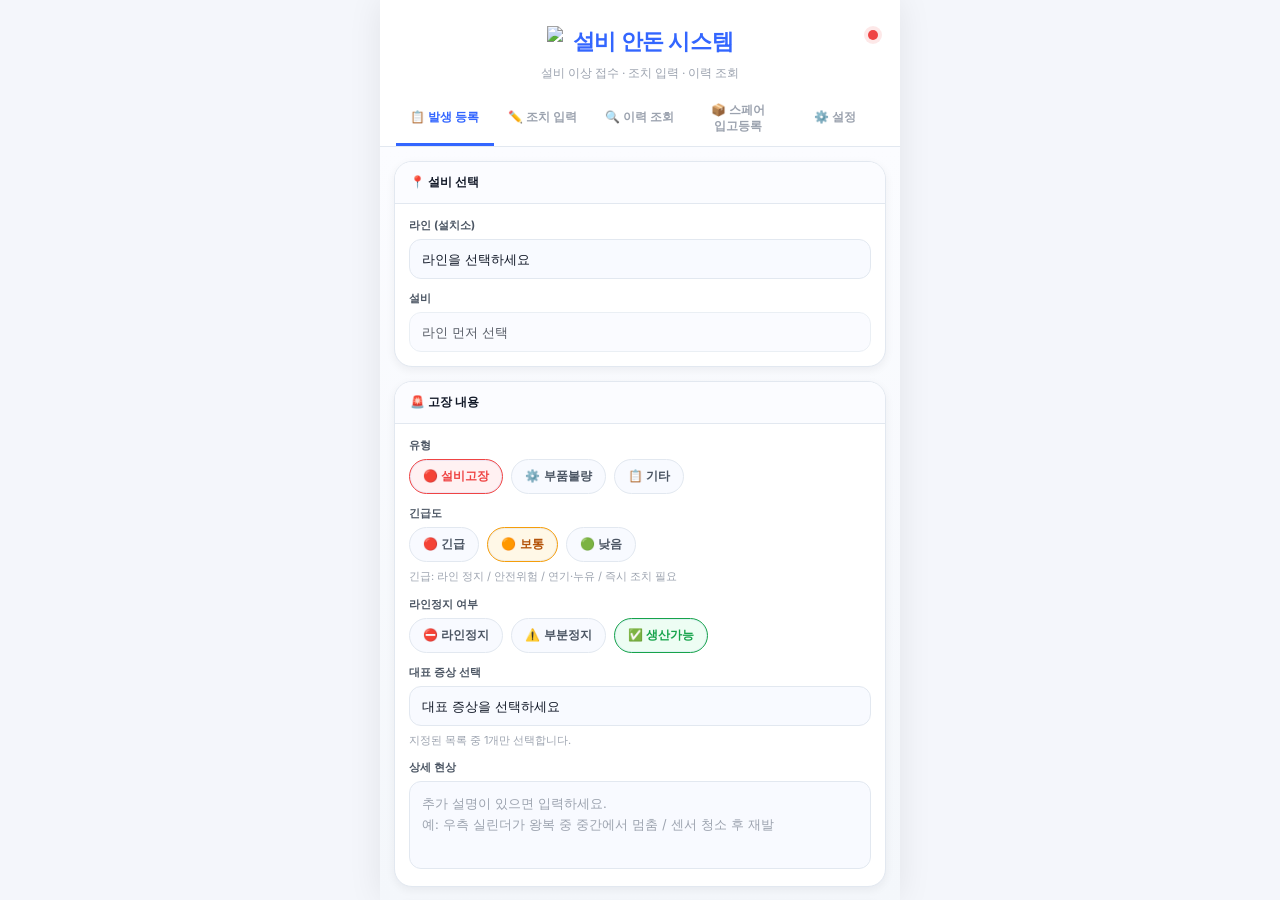
==== report.html @ 8a64045e "report.html 주기적 자동 새로고침(폴링) 기능 삭제 Co-Authored-By: Claude Sonnet 5.5 <noreply@anthropic.com>" ====
﻿<!DOCTYPE html>
<html lang="ko">

<head>
  <meta charset="UTF-8" />
  <meta name="viewport" content="width=device-width, initial-scale=1.0, maximum-scale=1.0, user-scalable=no" />
  <title>설비 안돈 시스템 — 현장</title>
  <meta name="mobile-web-app-capable" content="yes" />
  <meta name="apple-mobile-web-app-capable" content="yes" />
  <meta name="apple-mobile-web-app-status-bar-style" content="black-translucent" />
  <meta name="apple-mobile-web-app-title" content="AIT TPM" />
  <meta name="theme-color" content="#1d4ed8" />
  <link rel="manifest" href="manifest.json" />
  <link rel="apple-touch-icon" href="ait-logo.png" />
  <link rel="preconnect" href="https://fonts.googleapis.com" />
  <link rel="preconnect" href="https://fonts.gstatic.com" crossorigin />
  <link href="https://fonts.googleapis.com/css2?family=Inter:wght@400;500;600;700;800&display=swap" rel="stylesheet" />

  <style>
    *,
    *::before,
    *::after {
      box-sizing: border-box;
      margin: 0;
      padding: 0;
    }

    :root {
      --bg: #f4f6fb;
      --surface: #ffffff;
      --surface2: #f8faff;
      --border: #e2e8f0;
      --primary: #3366ff;
      --primary-light: #edf3ff;
      --green: #16a34a;
      --green-light: #edfdf3;
      --red: #ef4444;
      --red-light: #fff1f2;
      --orange: #f97316;
      --orange-light: #fff7ed;
      --yellow: #f59e0b;
      --yellow-light: #fff8e7;
      --text: #111827;
      --text2: #4b5563;
      --text3: #9ca3af;
      --shadow: 0 10px 30px rgba(15, 23, 42, 0.08);
      --shadow-sm: 0 3px 10px rgba(15, 23, 42, 0.06);
      --r: 18px;
      --rs: 12px;
    }

    html,
    body {
      height: 100%;
      overflow: hidden;
      background: var(--bg);
    }

    body {
      font-family: "Inter", sans-serif;
      color: var(--text);
      font-size: 14px;
      display: flex;
      flex-direction: column;
      max-width: 520px;
      margin: 0 auto;
      min-height: 100%;
      background: var(--surface);
      box-shadow: 0 0 32px rgba(0, 0, 0, 0.08);
    }

    .hd {
      background: rgba(255, 255, 255, 0.92);
      backdrop-filter: blur(10px);
      border-bottom: 1px solid var(--border);
      flex-shrink: 0;
      padding: 12px 16px 0;
    }

    .hd-top {
      display: flex;
      flex-direction: column;
      align-items: center;
      text-align: center;
      gap: 6px;
      padding: 14px 0 10px;
      position: relative;
    }

    .hd-logo {
      display: flex;
      align-items: center;
      justify-content: center;
      font-size: 22px;
      font-weight: 800;
      color: var(--primary);
      letter-spacing: -0.4px;
    }

    .hd-sub {
      font-size: 12px;
      color: var(--text3);
      line-height: 1.5;
    }

    .dot {
      width: 10px;
      height: 10px;
      border-radius: 50%;
      background: var(--text3);
      position: absolute;
      top: 18px;
      right: 6px;
      box-shadow: 0 0 0 4px rgba(156, 163, 175, 0.12);
    }

    .dot.ok {
      background: var(--green);
      box-shadow: 0 0 0 4px rgba(22, 163, 74, 0.12);
    }

    .dot.err {
      background: var(--red);
      box-shadow: 0 0 0 4px rgba(239, 68, 68, 0.12);
    }

    .tabs {
      display: flex;
      overflow-x: auto;
      scrollbar-width: none;
    }

    .tabs::-webkit-scrollbar {
      display: none;
    }

    .tab {
      flex: 1;
      min-width: 72px;
      padding: 10px 6px;
      font-size: 12px;
      font-weight: 700;
      font-family: inherit;
      background: none;
      border: none;
      border-bottom: 3px solid transparent;
      color: var(--text3);
      cursor: pointer;
      transition: 0.18s ease;
      white-space: nowrap;
    }

    .tab.on {
      color: var(--primary);
      border-bottom-color: var(--primary);
    }

    .body {
      flex: 1;
      overflow-y: auto;
      padding: 14px;
      -webkit-overflow-scrolling: touch;
      background: linear-gradient(180deg, #fbfcff 0%, #f4f7fb 100%);
    }

    .page {
      display: none;
    }

    .page.on {
      display: block;
    }

    .card {
      background: var(--surface);
      border: 1px solid var(--border);
      border-radius: var(--r);
      box-shadow: var(--shadow-sm);
      margin-bottom: 14px;
      overflow: hidden;
    }

    .card-h {
      padding: 12px 15px;
      border-bottom: 1px solid var(--border);
      background: #fbfcff;
      font-size: 12px;
      font-weight: 800;
      display: flex;
      align-items: center;
      justify-content: space-between;
      color: var(--text);
    }

    .card-b {
      padding: 14px;
    }

    .fg {
      margin-bottom: 12px;
    }

    .fg:last-child {
      margin-bottom: 0;
    }

    .fl {
      display: block;
      font-size: 11px;
      font-weight: 700;
      color: var(--text2);
      margin-bottom: 6px;
    }

    .fc {
      width: 100%;
      padding: 11px 12px;
      background: var(--surface2);
      border: 1px solid var(--border);
      border-radius: var(--rs);
      font-size: 13px;
      font-family: inherit;
      color: var(--text);
      outline: none;
      transition: 0.15s ease;
      -webkit-appearance: none;
    }

    .fc:focus {
      border-color: var(--primary);
      background: var(--surface);
      box-shadow: 0 0 0 4px rgba(51, 102, 255, 0.1);
    }

    .fc::placeholder {
      color: var(--text3);
    }

    textarea.fc {
      resize: none;
      min-height: 88px;
      line-height: 1.6;
    }

    .chips {
      display: flex;
      flex-wrap: wrap;
      gap: 8px;
    }

    .chip {
      padding: 8px 13px;
      border-radius: 999px;
      font-size: 12px;
      font-weight: 700;
      border: 1px solid var(--border);
      background: var(--surface2);
      color: var(--text2);
      cursor: pointer;
      transition: 0.15s ease;
    }

    .chip:hover {
      transform: translateY(-1px);
    }

    .chip.c-on {
      border-color: var(--primary);
      background: var(--primary-light);
      color: var(--primary);
      box-shadow: inset 0 0 0 1px rgba(51, 102, 255, 0.08);
    }

    .chip.c-긴급.c-on,
    .chip.c-라인정지.c-on {
      border-color: var(--red);
      background: var(--red-light);
      color: var(--red);
    }

    .chip.c-보통.c-on,
    .chip.c-부분정지.c-on {
      border-color: var(--yellow);
      background: var(--yellow-light);
      color: #b45309;
    }

    .chip.c-낮음.c-on,
    .chip.c-생산가능.c-on {
      border-color: var(--green);
      background: var(--green-light);
      color: var(--green);
    }

    .chip.c-설비고장.c-on {
      border-color: var(--red);
      background: var(--red-light);
      color: var(--red);
    }

    .chip.c-부품불량.c-on {
      border-color: var(--orange);
      background: var(--orange-light);
      color: var(--orange);
    }

    .chip.c-기타.c-on {
      border-color: var(--primary);
      background: var(--primary-light);
      color: var(--primary);
    }

    .helper {
      margin-top: 6px;
      font-size: 11px;
      color: var(--text3);
      line-height: 1.5;
    }

    .pz {
      border: 2px dashed var(--border);
      border-radius: var(--rs);
      padding: 18px 12px;
      text-align: center;
      cursor: pointer;
      background: var(--surface2);
      transition: 0.15s ease;
    }

    .pz:hover {
      border-color: var(--primary);
      background: var(--primary-light);
    }

    .pz-ico {
      font-size: 24px;
      margin-bottom: 4px;
    }

    .pz-txt {
      font-size: 12px;
      font-weight: 700;
      color: var(--text2);
    }

    .pz-hint {
      font-size: 11px;
      color: var(--text3);
      margin-top: 4px;
    }

    .photo-preview {
      width: 100%;
      max-height: 180px;
      object-fit: cover;
      border-radius: 10px;
      margin-top: 10px;
      display: none;
      border: 1px solid var(--border);
    }

    .upst {
      margin-top: 8px;
      font-size: 11px;
      padding: 6px 10px;
      border-radius: 8px;
      display: none;
      font-weight: 600;
    }

    .upst.ing {
      display: block;
      background: var(--primary-light);
      color: var(--primary);
    }

    .upst.ok {
      display: block;
      background: var(--green-light);
      color: var(--green);
    }

    .upst.err {
      display: block;
      background: var(--red-light);
      color: var(--red);
    }

    .btn {
      width: 100%;
      padding: 14px;
      border-radius: 13px;
      font-size: 14px;
      font-weight: 800;
      font-family: inherit;
      cursor: pointer;
      border: none;
      transition: 0.15s ease;
    }

    .btn-p {
      background: linear-gradient(135deg, var(--primary), #4b7cff);
      color: #fff;
      box-shadow: 0 10px 20px rgba(51, 102, 255, 0.22);
    }

    .btn-p:active {
      transform: scale(0.98);
    }

    .btn-p:disabled {
      opacity: 0.6;
      cursor: not-allowed;
      transform: none;
    }

    .btn-s {
      background: var(--surface);
      border: 1px solid var(--border);
      color: var(--text2);
    }

    .btn-sm {
      width: auto;
      padding: 8px 14px;
      font-size: 12px;
      border-radius: 10px;
    }

    .ok-screen {
      display: none;
      text-align: center;
      padding: 34px 16px;
    }

    .ok-ico {
      font-size: 56px;
      margin-bottom: 12px;
      animation: pop 0.5s cubic-bezier(.175, .885, .32, 1.275);
    }

    @keyframes pop {
      0% {
        transform: scale(0);
      }

      100% {
        transform: scale(1);
      }
    }

    .ok-title {
      font-size: 21px;
      font-weight: 800;
      color: var(--green);
      margin-bottom: 6px;
    }

    .ok-sub {
      font-size: 13px;
      color: var(--text3);
      line-height: 1.7;
    }

    .ok-no {
      font-size: 28px;
      font-weight: 800;
      color: var(--primary);
      margin: 14px 0;
    }

    .ri {
      background: var(--surface);
      border: 1px solid var(--border);
      border-radius: var(--r);
      padding: 12px 14px;
      margin-bottom: 10px;
      cursor: pointer;
      box-shadow: var(--shadow-sm);
      transition: 0.15s ease;
      position: relative;
    }

    .ri:hover {
      box-shadow: var(--shadow);
    }

    .ri-top {
      display: flex;
      align-items: center;
      gap: 8px;
      margin-bottom: 6px;
    }

    .ri-code {
      font-size: 13px;
      font-weight: 800;
      color: var(--primary);
    }

    .ri-bgs {
      margin-left: auto;
      display: flex;
      gap: 6px;
      flex-wrap: wrap;
    }

    .ri-sym {
      font-size: 12px;
      color: var(--text2);
      line-height: 1.5;
      margin-bottom: 6px;
      display: -webkit-box;
      -webkit-line-clamp: 2;
      -webkit-box-orient: vertical;
      overflow: hidden;
    }

    .ri-meta {
      font-size: 11px;
      color: var(--text3);
      display: flex;
      gap: 8px;
      flex-wrap: wrap;
      align-items: center;
    }

    .elapsed {
      font-size: 11px;
      font-weight: 800;
      padding: 3px 8px;
      border-radius: 999px;
    }

    .elapsed.e-ok {
      background: var(--green-light);
      color: var(--green);
    }

    .elapsed.e-warn {
      background: var(--yellow-light);
      color: #b45309;
    }

    .elapsed.e-over {
      background: var(--orange-light);
      color: var(--orange);
    }

    .elapsed.e-crit {
      background: var(--red-light);
      color: var(--red);
    }

    .bdg {
      display: inline-flex;
      align-items: center;
      padding: 3px 9px;
      border-radius: 999px;
      font-size: 11px;
      font-weight: 800;
    }

    .bdg-접수 {
      background: var(--yellow-light);
      color: #b45309;
    }

    .bdg-확인중 {
      background: #e8f1ff;
      color: #2563eb;
    }

    .bdg-수리중 {
      background: var(--orange-light);
      color: var(--orange);
    }

    .bdg-완료 {
      background: var(--green-light);
      color: var(--green);
    }

    .bdg-긴급 {
      background: var(--red-light);
      color: var(--red);
    }

    .bdg-보통 {
      background: var(--yellow-light);
      color: #b45309;
    }

    .bdg-낮음 {
      background: var(--green-light);
      color: var(--green);
    }

    .frow {
      display: flex;
      gap: 6px;
      overflow-x: auto;
      margin-bottom: 12px;
      scrollbar-width: none;
      padding-bottom: 2px;
    }

    .frow::-webkit-scrollbar {
      display: none;
    }

    .fchip {
      padding: 7px 13px;
      border-radius: 999px;
      font-size: 12px;
      font-weight: 700;
      border: 1px solid var(--border);
      background: var(--surface);
      color: var(--text3);
      cursor: pointer;
      white-space: nowrap;
      transition: 0.15s ease;
    }

    .fchip.on {
      background: var(--primary);
      border-color: var(--primary);
      color: #fff;
    }

    .mstats {
      display: grid;
      grid-template-columns: repeat(3, 1fr);
      gap: 8px;
      margin-bottom: 12px;
    }

    .ms {
      background: var(--surface);
      border: 1px solid var(--border);
      border-radius: 14px;
      padding: 12px 8px;
      text-align: center;
      box-shadow: var(--shadow-sm);
    }

    .ms-v {
      font-size: 22px;
      font-weight: 800;
      line-height: 1;
      margin-bottom: 4px;
    }

    .ms-l {
      font-size: 10px;
      color: var(--text3);
      font-weight: 600;
    }

    .ms-v.r {
      color: var(--red);
    }

    .ms-v.g {
      color: var(--green);
    }

    .ms-v.o {
      color: var(--orange);
    }

    .ov {
      display: none;
      position: fixed;
      inset: 0;
      background: rgba(17, 24, 39, 0.42);
      z-index: 200;
      align-items: center;
      justify-content: center;
      padding: 14px;
    }

    .ov.on {
      display: flex;
    }

    .sheet {
      background: var(--surface);
      border-radius: 22px;
      width: 100%;
      max-width: 520px;
      max-height: 92vh;
      overflow-y: auto;
      box-shadow: var(--shadow);
      padding-bottom: env(safe-area-inset-bottom, 16px);
    }

    .sh-handle {
      width: 42px;
      height: 4px;
      background: var(--border);
      border-radius: 999px;
      margin: 12px auto 14px;
    }

    .sh-title {
      font-size: 16px;
      font-weight: 800;
      padding: 0 18px 12px;
      border-bottom: 1px solid var(--border);
    }

    .sh-body {
      padding: 14px 18px;
    }

    .sh-foot {
      padding: 12px 18px;
      display: flex;
      flex-direction: column;
      gap: 8px;
    }

    .empty {
      text-align: center;
      padding: 32px 16px;
      color: var(--text3);
      font-size: 13px;
    }

    .empty-ico {
      font-size: 32px;
      margin-bottom: 8px;
    }

    .equip-lock {
      background: linear-gradient(180deg, #f7faff 0%, #eef4ff 100%);
      border: 1px solid #dbe6ff;
      border-radius: 14px;
      padding: 14px;
      margin-bottom: 12px;
      display: none;
      flex-direction: column;
      align-items: center;
      text-align: center;
      gap: 12px;
    }

    .equip-lock img {
      width: 100%;
      max-width: 420px;
      height: 420px;
      border-radius: 18px;
      object-fit: cover;
      border: 1px solid var(--border);
      background: var(--surface);
      box-shadow: var(--shadow);
      display: block;
      margin: 0 auto;
    }

    .equip-lock-title {
      font-size: 15px;
      font-weight: 800;
      color: var(--text);
      margin-bottom: 4px;
    }

    .equip-lock-meta {
      font-size: 12px;
      color: var(--text3);
      line-height: 1.6;
    }

    .badge-inline {
      display: inline-flex;
      align-items: center;
      gap: 5px;
      padding: 4px 8px;
      border-radius: 999px;
      font-size: 11px;
      font-weight: 800;
      background: var(--surface);
      border: 1px solid #dbe6ff;
      color: var(--primary);
      margin-top: 6px;
    }

    #eqInfo {
      display: none;
      margin-top: 10px;
      padding: 14px;
      background: var(--primary-light);
      border-radius: 14px;
      font-size: 12px;
      flex-direction: column;
      align-items: center;
      text-align: center;
      gap: 12px;
    }

    #eqImg {
      width: 100%;
      max-width: 420px;
      height: 420px;
      border-radius: 18px;
      object-fit: cover;
      display: none;
      border: 1px solid var(--border);
      box-shadow: var(--shadow);
      margin: 0 auto;
    }

    .repeat-list {
      display: grid;
      gap: 8px;
      margin-top: 10px;
    }

    .repeat-btn {
      width: 100%;
      text-align: left;
      border: 1px solid var(--border);
      background: var(--surface2);
      border-radius: 12px;
      padding: 10px 12px;
      cursor: pointer;
      transition: 0.15s ease;
    }

    .repeat-btn:hover {
      border-color: var(--primary);
      background: var(--primary-light);
    }

    .repeat-title {
      font-size: 12px;
      font-weight: 700;
      color: var(--text);
      margin-bottom: 4px;
    }

    .repeat-meta {
      font-size: 11px;
      color: var(--text3);
      line-height: 1.5;
    }

    @media (max-width: 480px) {

      #eqImg,
      .equip-lock img {
        max-width: 100%;
        height: 320px;
      }
    }
  </style>
</head>

<body>
  <div class="hd">
    <div class="hd-top">
      <div class="hd-logo">
        <img src="ait-logo.png" style="height:32px;vertical-align:middle;margin-right:10px" />
        설비 안돈 시스템
      </div>
      <div class="hd-sub">설비 이상 접수 · 조치 입력 · 이력 조회</div>
      <div class="dot" id="dot"></div>
    </div>

    <div class="tabs">
      <button class="tab on" onclick="go('reg', this)">📋 발생 등록</button>
      <button class="tab" onclick="go('act', this)">✏️ 조치 입력</button>
      <button class="tab" onclick="go('lkp', this)">🔍 이력 조회</button>
      <button class="tab" style="white-space:normal;line-height:1.3" onclick="go('in', this)">📦 스페어<br>입고등록</button>
      <button class="tab" onclick="goSet(this)">⚙️ 설정</button>
    </div>
  </div>

  <div class="body">
    <div class="page on" id="page-reg">
      <div class="ok-screen" id="ok-scr">
        <div class="ok-ico">✅</div>
        <div class="ok-title">접수 완료</div>
        <div class="ok-sub">신고가 정상 접수되었습니다.<br />담당자 확인 후 조치가 진행됩니다.</div>
        <div class="ok-no" id="ok-no">#—</div>
        <button class="btn btn-p" style="max-width:220px;margin:0 auto" onclick="resetReg()">🔄 새 접수하기</button>
      </div>

      <div id="reg-form">
        <div class="equip-lock" id="equipLockBox">
          <img id="equipLockImg" src="" alt="설비 이미지" style="display:none" />
          <div style="flex:1; min-width:0;">
            <div class="equip-lock-title" id="equipLockTitle">선택 설비</div>
            <div class="equip-lock-meta" id="equipLockMeta">설비 정보</div>
            <div class="badge-inline" id="equipLockBadge">고정 진입</div>
          </div>
        </div>

        <div class="card" id="equipSelectCard">
          <div class="card-h">📍 설비 선택</div>
          <div class="card-b">
            <div class="fg">
              <label class="fl">라인 (설치소)</label>
              <select class="fc" id="rLine" onchange="onLine()">
                <option value="" disabled selected>라인을 선택하세요</option>
              </select>
            </div>

            <div class="fg">
              <label class="fl">설비</label>
              <select class="fc" id="rEquip" disabled onchange="onEquip()">
                <option value="" disabled selected>라인 먼저 선택</option>
              </select>

              <div id="eqInfo">
                <img id="eqImg" src="" alt="equip" />
                <div style="min-width:0;width:100%">
                  <b id="eqName" style="display:block;font-size:15px;color:var(--text);margin-bottom:4px">—</b>
                  <div style="color:var(--text3);line-height:1.6" id="eqMeta"></div>
                </div>
              </div>
            </div>
          </div>
        </div>

        <div class="card" id="repeatCard" style="display:none;">
          <div class="card-h">🔁 같은 증상 재발 빠른 접수</div>
          <div class="card-b">
            <div class="helper" style="margin-top:0">최근 이력 3건을 눌러 빠르게 증상을 채울 수 있습니다.</div>
            <div class="repeat-list" id="repeatList"></div>
          </div>
        </div>

        <div class="card">
          <div class="card-h">🚨 고장 내용</div>
          <div class="card-b">
            <div class="fg">
              <label class="fl">유형</label>
              <div class="chips" id="typeC">
                <button type="button" class="chip c-설비고장 c-on" data-v="설비고장" onclick="selC(this,'t')">🔴 설비고장</button>
                <button type="button" class="chip" data-v="부품불량" onclick="selC(this,'t')">⚙️ 부품불량</button>
                <button type="button" class="chip" data-v="기타" onclick="selC(this,'t')">📋 기타</button>
              </div>
            </div>

            <div class="fg">
              <label class="fl">긴급도</label>
              <div class="chips" id="priC">
                <button type="button" class="chip c-긴급" data-v="긴급" onclick="selC(this,'p')">🔴 긴급</button>
                <button type="button" class="chip c-보통 c-on" data-v="보통" onclick="selC(this,'p')">🟠 보통</button>
                <button type="button" class="chip c-낮음" data-v="낮음" onclick="selC(this,'p')">🟢 낮음</button>
              </div>
              <div class="helper">긴급: 라인 정지 / 안전위험 / 연기·누유 / 즉시 조치 필요</div>
            </div>

            <div class="fg">
              <label class="fl">라인정지 여부</label>
              <div class="chips" id="impactC">
                <button type="button" class="chip c-라인정지" data-v="라인정지" onclick="selC(this,'i')">⛔ 라인정지</button>
                <button type="button" class="chip c-부분정지" data-v="부분정지" onclick="selC(this,'i')">⚠️ 부분정지</button>
                <button type="button" class="chip c-생산가능 c-on" data-v="생산가능" onclick="selC(this,'i')">✅ 생산가능</button>
              </div>
            </div>

            <div class="fg">
              <label class="fl">대표 증상 선택</label>
              <select class="fc" id="rSymTag">
                <option value="" selected>대표 증상을 선택하세요</option>
              </select>
              <div class="helper">지정된 목록 중 1개만 선택합니다.</div>
            </div>

            <div class="fg">
              <label class="fl">상세 현상</label>
              <textarea class="fc" id="rSym"
                placeholder="추가 설명이 있으면 입력하세요.&#10;예: 우측 실린더가 왕복 중 중간에서 멈춤 / 센서 청소 후 재발"></textarea>
            </div>
          </div>
        </div>

        <div class="card">
          <div class="card-h">📷 현장 사진 <span style="font-weight:500;color:var(--text3)">선택</span></div>
          <div class="card-b">
            <div class="pz" onclick="document.getElementById('pInput').click()">
              <div class="pz-ico">📷</div>
              <div class="pz-txt">사진 촬영 / 파일 선택</div>
              <div class="pz-hint">JPG · PNG · 최대 10MB</div>
              <input type="file" id="pInput" accept="image/*" capture="environment" style="display:none"
                onchange="onPhoto(this)" />
              <img id="pPrev" class="photo-preview" alt="" />
            </div>
            <div class="upst" id="upSt"></div>
          </div>
        </div>

        <button class="btn btn-p" id="regBtn" onclick="submitReg()">📋 접수 저장</button>
      </div>
    </div>

    <div class="page" id="page-act">
      <!-- 통계 카드 -->
      <div class="mstats">
        <div class="ms">
          <div class="ms-v r" id="cOpen">—</div>
          <div class="ms-l">미완료</div>
        </div>
        <div class="ms">
          <div class="ms-v o" id="cOver">—</div>
          <div class="ms-l">24h초과</div>
        </div>
        <div class="ms">
          <div class="ms-v g" id="cDone">—</div>
          <div class="ms-l">완료</div>
        </div>
      </div>

      <!-- 상태 필터 칩 -->
      <div class="frow" id="sfRow">
        <button class="fchip on" onclick="sflt('',this)">전체</button>
        <button class="fchip" onclick="sflt('접수',this)">📥 접수</button>
        <button class="fchip" onclick="sflt('확인중',this)">🔍 확인중</button>
        <button class="fchip" onclick="sflt('수리중',this)">🔨 수리중</button>
        <button class="fchip" onclick="sflt('완료',this)">✅ 완료</button>
      </div>

      <!-- 연/월 필터 -->
      <div style="display:flex;gap:8px;padding:0 0 10px;">
        <select class="fc" id="actYear" onchange="renderAct()" style="flex:1;font-size:12px;padding:7px 10px;border-radius:10px;"></select>
        <select class="fc" id="actMonth" onchange="renderAct()" style="flex:1;font-size:12px;padding:7px 10px;border-radius:10px;">
          <option value="">전체 월</option>
          <option value="01">1월</option><option value="02">2월</option><option value="03">3월</option>
          <option value="04">4월</option><option value="05">5월</option><option value="06">6월</option>
          <option value="07">7월</option><option value="08">8월</option><option value="09">9월</option>
          <option value="10">10월</option><option value="11">11월</option><option value="12">12월</option>
        </select>
      </div>

      <div id="actArea">
        <div class="empty">
          <div class="empty-ico">📋</div>
          탭을 클릭하면 목록 표시
        </div>
      </div>
    </div>

    <div class="page" id="page-in">
      <div class="card">
        <div class="card-h">📦 스페어 입고등록</div>
        <div class="card-b">
          <div class="fg">
            <label class="fl">부품 검색 <span style="color:var(--red);font-size:9px">필수</span></label>
            <div style="position:relative;">
              <input class="fc" id="inPartSearch" placeholder="부품명, 규격, 코드 검색" oninput="searchInPart()" onfocus="searchInPart()" autocomplete="off" />
              <div id="inPartAc" style="position:absolute;top:100%;left:0;right:0;background:#fff;border:1px solid var(--border);border-radius:8px;max-height:200px;overflow-y:auto;z-index:100;display:none;box-shadow:var(--shadow);"></div>
            </div>
            <div id="inPartSelected" style="margin-top:8px;padding:10px 12px;background:var(--primary-light);border-radius:10px;font-size:13px;font-weight:600;color:var(--primary);display:none;justify-content:space-between;align-items:center;">
              <span id="inPartLabel">—</span>
              <button type="button" onclick="clearInPart()" style="border:none;background:none;color:var(--text3);font-size:16px;cursor:pointer;padding:0 4px;">×</button>
            </div>
            <input type="hidden" id="inPartMasterId" />
          </div>

          <div class="fg">
            <label class="fl">입고 수량 <span style="color:var(--red);font-size:9px">필수</span></label>
            <input class="fc" id="inQty" type="number" min="1" value="1" placeholder="수량 입력" />
          </div>

          <div class="fg">
            <label class="fl">담당자</label>
            <input class="fc" id="inWorker" placeholder="이름 입력" />
          </div>

          <div class="fg">
            <label class="fl">메모 <span style="color:var(--text3);font-size:9px">선택</span></label>
            <input class="fc" id="inMemo" placeholder="예: 정기발주 입고, 긴급 구매" />
          </div>

          <button class="btn btn-p" onclick="submitIn()">📦 입고 저장</button>
        </div>
      </div>
    </div>

    <div class="page" id="page-lkp">
      <div class="card">
        <div class="card-b" style="padding:12px 14px">
          <div class="fg">
            <label class="fl">라인 필터</label>
            <select class="fc" id="lLine" onchange="loadLkp()">
              <option value="">전체</option>
            </select>
          </div>

          <div class="fg" style="margin-bottom:0">
            <label class="fl">설비코드 / 설비명 검색</label>
            <input class="fc" id="lQ" placeholder="검색어..." oninput="filterLkp()" />
          </div>
        </div>
      </div>

      <div id="lkpArea">
        <div class="empty">
          <div class="empty-ico">🔍</div>
          탭 클릭 시 이력 표시
        </div>
      </div>
    </div>

    <div class="page" id="page-set">
      <div class="card">
        <div class="card-h">⚙️ 서버 연결</div>
        <div class="card-b">
          <div class="fg">
            <label class="fl">Base URL</label>
            <input class="fc" id="sUrl" placeholder="https://xxxx.ngrok.io/webhook" />
            <div style="font-size:10px;color:var(--text3);margin-top:4px">
              예: https://n8n.aitkorea.app/webhook
            </div>
          </div>

          <div style="display:flex;gap:8px;margin-top:4px">
            <button class="btn btn-p btn-sm" onclick="saveCfg()">💾 저장</button>
            <button class="btn btn-s btn-sm" onclick="testConn()">🔌 테스트</button>
          </div>

          <div id="sRes" style="margin-top:8px;font-size:12px"></div>
        </div>
      </div>

      <!-- 🔔 푸시 알람 카드 -->
      <div class="card" style="margin-top:12px">
        <div class="card-h">🔔 푸시 알람</div>
        <div class="card-b">
          <div style="font-size:12px;color:var(--text3);margin-bottom:10px">
            고장 접수 및 조치 완료 시 이 기기로 알림을 받습니다.
          </div>
          <!-- iOS 비PWA: 홈화면 추가 안내 -->
          <div id="iosGuide" style="display:none;background:#fef9c3;border:1px solid #fde047;border-radius:10px;padding:12px;font-size:12px;line-height:1.8;color:#713f12">
            📲 <strong>아이폰 알림 설정 방법</strong><br>
            ① Safari 하단 <strong>공유 버튼(□↑)</strong> 탭<br>
            ② <strong>"홈 화면에 추가"</strong> 선택 → 추가<br>
            ③ 홈화면 <strong>AIT TPM 아이콘</strong>으로 앱 실행<br>
            ④ 설정 탭 → 🔔 알림 허용 클릭<br>
            <span style="color:#92400e;font-size:11px">※ iOS 16.4 이상 + Safari에서만 가능</span>
          </div>
          <div style="margin-top:10px;background:var(--surface2);border:1px solid var(--border);border-radius:14px;padding:14px;display:flex;justify-content:space-between;align-items:center;gap:12px;">
            <div style="min-width:0;">
              <div id="pushStatusTxt" style="font-size:13px;font-weight:600;color:var(--text)">상태 확인 중...</div>
              <div style="font-size:11px;color:var(--text3);margin-top:2px">고장접수·완료 시 즉시 알림</div>
            </div>
            <button id="pushToggleBtn" onclick="handlePushToggle()" style="flex-shrink:0;padding:10px 18px;border-radius:10px;border:none;font-size:13px;font-weight:700;cursor:pointer;background:var(--primary);color:#fff;min-width:88px;transition:background 0.2s;">🔔 알림 허용</button>
          </div>
          <div id="pushMsg" style="margin-top:8px;font-size:12px;color:var(--danger)"></div>
        </div>
      </div>
    </div>
  </div>

  <div class="ov" id="actOv">
    <div class="sheet">
      <div class="sh-handle"></div>
      <div class="sh-title" id="actTitle">✏️ 조치 입력</div>

      <div class="sh-body">
        <input type="hidden" id="actRid" />
        <input type="hidden" id="actCode" />

        <!-- 설비 사진 (라인명/설비명 위) -->
        <div id="actEquipPhotoWrap" style="display:none;margin-bottom:12px;border-radius:12px;overflow:hidden;border:1px solid var(--border);"></div>

        <!-- 라인명 + 설비명 정보 -->
        <div id="actEquipInfo" style="display:none;background:var(--surface2);border:1px solid var(--border);border-radius:12px;padding:12px 14px;margin-bottom:14px;">
          <div style="display:flex;justify-content:space-between;align-items:center;gap:8px;flex-wrap:wrap;">
            <div>
              <div style="font-size:10px;color:var(--text3);margin-bottom:2px;">라인명</div>
              <div id="actEquipLocation" style="font-size:13px;font-weight:700;color:var(--text);">—</div>
            </div>
            <div style="width:1px;height:32px;background:var(--border);"></div>
            <div style="flex:1;min-width:0;">
              <div style="font-size:10px;color:var(--text3);margin-bottom:2px;">설비명</div>
              <div id="actEquipName" style="font-size:13px;font-weight:700;color:var(--text);white-space:nowrap;overflow:hidden;text-overflow:ellipsis;">—</div>
            </div>
            <div style="width:1px;height:32px;background:var(--border);"></div>
            <div>
              <div style="font-size:10px;color:var(--text3);margin-bottom:2px;">현재상태</div>
              <div id="actEquipStatus" style="font-size:13px;font-weight:700;">—</div>
            </div>
          </div>
        </div>

        <div class="fg">
          <label class="fl">상태 변경</label>
          <select class="fc" id="actSt">
            <option value="">변경 안함</option>
            <option>접수</option>
            <option>확인중</option>
            <option>수리중</option>
            <option>완료</option>
          </select>
        </div>

        <div class="fg">
          <label class="fl">조치자</label>
          <input class="fc" id="actTech" placeholder="이름" />
        </div>

        <div class="fg">
          <label class="fl">다운타임(분)</label>
          <input class="fc" id="actDt" type="number" placeholder="0" />
        </div>

        <!-- 고장접수 사진 (다운타임 아래) -->
        <div id="actReportPhotoWrap" style="display:none;margin-bottom:14px;">
          <div style="font-size:11px;color:var(--text3);margin-bottom:6px;">📷 고장접수 사진</div>
          <img id="actReportPhotoImg" src="" style="width:100%;max-height:200px;object-fit:cover;border-radius:12px;border:1px solid var(--border);display:block;" />
        </div>

        <div class="fg">
          <label class="fl">원인 대분류 <span style="color:var(--red);font-size:9px">필수</span></label>
          <select class="fc" id="actCauseGroup" onchange="onCauseGroupChange()">
            <option value="">-- 선택 --</option>
            <option>기계</option>
            <option>전기</option>
            <option>제어/센서</option>
            <option>부품/자재</option>
            <option>작업조건</option>
            <option>작업자</option>
            <option>외주/공급</option>
            <option>예방보전</option>
            <option>기타</option>
          </select>
        </div>

        <div class="fg">
          <label class="fl">원인 소분류 <span style="color:var(--red);font-size:9px">필수</span></label>
          <select class="fc" id="actCause">
            <option value="">대분류 먼저 선택</option>
          </select>
        </div>

        <div class="fg">
          <label class="fl">조치 내용</label>
          <textarea class="fc" id="actDetail" placeholder="수행한 조치 내용을 입력하세요"></textarea>
        </div>

        <div class="fg">
          <label class="fl">조치 사진 <span style="color:var(--text3);font-size:9px">선택</span></label>
          <div class="pz" onclick="document.getElementById('actPhotoInput').click()" style="cursor:pointer;">
            <input type="file" id="actPhotoInput" accept="image/*" capture="environment" style="display:none" onchange="onActPhoto(this)" />
            <div class="pz-txt" id="actPhotoTxt">📷 사진 촬영 / 파일 선택</div>
            <img id="actPhotoPrev" class="photo-preview" alt="" style="display:none;" />
          </div>
          <div id="actUpSt" class="upst" style="display:none;margin-top:6px;"></div>
        </div>

        <div class="fg">
          <label class="fl">사용 부품 <span style="color:var(--text3);font-size:9px">선택</span></label>
          <!-- 연결된 부품 칩 (빠른 선택용) -->
          <div id="actLinkedPartsList" style="display:flex;flex-wrap:wrap;gap:6px;margin-bottom:8px;min-height:0;"></div>
          <!-- 전체 부품 검색 (항상 활성) -->
          <div style="position:relative;">
            <input class="fc" id="actPartSearch" placeholder="전체 부품 검색 (부품명·규격·코드)" oninput="searchActParts()"
              onfocus="searchActParts()" autocomplete="off" />
            <div id="actPartAc"
              style="position:absolute; top:100%; left:0; right:0; background:#fff; border:1px solid var(--border); border-radius:8px; max-height:180px; overflow-y:auto; z-index:100; display:none; box-shadow:var(--shadow-md);">
            </div>
          </div>
          <div id="actPartSelected" style="margin-top:10px; display:flex; flex-direction:column; gap:6px;"></div>
        </div>

        <div style="background:#fff5f5;border-radius:12px;padding:12px;margin-top:4px;display:flex;flex-direction:column;gap:10px;">
          <div class="fg" style="margin:0">
            <label class="fl">지연 분류 <span style="color:var(--red);font-size:9px">지연시 필수</span></label>
            <select class="fc" id="actDlyCat">
              <option value="">해당없음</option>
              <option>부품미입고</option>
              <option>외주대기</option>
              <option>자재부족</option>
              <option>인력부족</option>
              <option>타부서협조</option>
              <option>우선순위조정</option>
              <option>기타</option>
            </select>
          </div>
          <div class="fg" id="dlyReasonWrap" style="display:none;margin:0">
            <label class="fl">지연 사유 상세 <span style="color:var(--red);font-size:9px">필수</span></label>
            <input class="fc" id="actDlyReason" placeholder="구체적인 지연 사유를 입력하세요" />
          </div>
        </div>
      </div>

      <div class="sh-foot">
        <button class="btn btn-p" onclick="submitAct()">📋 조치 저장</button>
        <button class="btn btn-s" onclick="closeAct()">취소</button>
      </div>
    </div>
  </div>

  <script>
    let BASE = (localStorage.getItem("baseUrl") || "").replace(/^.*ngrok.*$/, "") || "https://n8n.aitkorea.app/webhook";

    function normalizeDriveUrl(url) {
      const src = String(url ?? '').trim();
      if (!src || src === 'undefined' || src === 'null') return '';
      const match = src.match(/\/file\/d\/([^/?#]+)/);
      if (match) return `https://drive.google.com/thumbnail?id=${match[1]}&sz=w800`;
      return src;
    }

    let equips = [];
    let reports = [];
    let lookupData = [];
    let photoUrl = "";
    let actPhotoUrl = "";
    let curStatusFlt = "";
    let lockedEquipCode = "";
    let selType = "설비고장";
    let selPri = "보통";
    let selImpact = "생산가능";

    const symptomOptions = [
      "설비고장",
      "작동불가",
      "간헐 정지",
      "기동 불량",
      "속도 저하",
      "비정상 소음",
      "진동 발생",
      "걸림 발생",
      "움직임 이상",
      "위치 불량",
      "파손",
      "감지 불량",
      "오동작",
      "자동운전 불가",
      "압력 이상",
      "온도 이상",
      "생산 불량 발생",
      "누유",
      "에어 누설",
      "과열",
      "연기 발생",
      "타는 냄새",
      "이물 끼임",
      "부품 이탈",
      "안전문 이상",
      "인터락 이상",
      "벨트 이상"
    ];

    const causeMap = {
      "기계": ["체결 풀림", "축정렬 불량", "베어링 마모", "기어 마모", "벨트 장력 불량", "체인 이탈", "윤활 불량", "구조물 간섭", "파손", "이물 끼임"],
      "전기": ["전원 불량", "배선 단선", "접촉 불량", "차단기 트립", "모터 불량", "인버터 불량", "릴레이 불량", "퓨즈 단선"],
      "제어/센서": ["센서 오염", "센서 위치 틀어짐", "센서 단선", "신호 이상", "PLC 로직 이상", "인터락 오류", "통신 불량", "설정값 오류"],
      "부품/자재": ["부품 수명 종료", "부품 규격 불일치", "품질 불량 부품", "자재 미입고", "자재 부족", "예비품 없음"],
      "작업조건": ["조건값 설정 오류", "과부하 운전", "온도/습도 영향", "청소 미흡", "정렬 불량 상태 운전"],
      "작업자": ["오조작", "세팅 미흡", "점검 누락", "표준 미준수", "교육 부족"],
      "외주/공급": ["외주 대기", "제조사 지원 대기", "납기 지연", "수입 부품 대기"],
      "예방보전": ["점검주기 미준수", "예방교체 누락", "정기점검 미흡", "윤활관리 미흡"],
      "기타": ["원인 미확정", "복합원인", "추가분석 필요", "기타"]
    };

    function getQueryParams() {
      const params = new URLSearchParams(window.location.search);
      return { equip: (params.get("equip") || "").trim() };
    }

    const SET_PW = "ait1234";
    const SET_PW_KEY = "ait_set_unlocked";

    function goSet(el) {
      const unlocked = sessionStorage.getItem(SET_PW_KEY) === "1";
      if (!unlocked) {
        const pw = prompt("설정 비밀번호를 입력하세요");
        if (pw === null) return; // 취소
        if (pw !== SET_PW) {
          alert("비밀번호가 틀렸습니다.");
          return;
        }
        sessionStorage.setItem(SET_PW_KEY, "1");
      }
      go("set", el);
    }

    function go(id, el) {
      document.querySelectorAll(".page").forEach((p) => p.classList.remove("on"));
      document.querySelectorAll(".tab").forEach((t) => t.classList.remove("on"));
      document.getElementById("page-" + id).classList.add("on");
      if (el) el.classList.add("on");
      if (id === "act") loadAct();
      if (id === "in") loadAllParts();
      if (id === "lkp") loadLkp();
      if (id === "set") document.getElementById("sUrl").value = BASE;
    }

    async function api(path, opts = {}) {
      const res = await fetch(BASE + path, {
        // GET은 커스텀 헤더 없이 보내 CORS 사전요청(OPTIONS, 약 1초)을 피함
        headers: opts.body ? { "Content-Type": "application/json" } : {},
        ...opts
      });
      if (!res.ok) {
        const errText = await res.text();
        throw new Error(`HTTP ${res.status}: ${errText}`);
      }
      return res.json();
    }

    function normalizeStatus(value) {
      const v = String(value ?? "").trim();
      if (!v) return "접수";
      if (v.includes("확인")) return "확인중";
      if (v.includes("수리")) return "수리중";
      if (v.includes("완료") || v.includes("조치")) return "완료";
      return v;
    }

    function mergeEquipmentWithLatestReports(equipment, reports) {
      const latestByEquip = new Map();
      const totalByEquip = new Map();
      const openByEquip = new Map();

      (reports || []).forEach((report) => {
        const code = report?.equip_code;
        if (!code) return;
        const ns = normalizeStatus(report.status);

        totalByEquip.set(code, (totalByEquip.get(code) || 0) + 1);
        if (["접수", "확인중", "수리중"].includes(ns)) {
          openByEquip.set(code, (openByEquip.get(code) || 0) + 1);
        }

        const current = latestByEquip.get(code);
        if (!current || new Date(report.report_dt || 0) > new Date(current.report_dt || 0)) {
          latestByEquip.set(code, { ...report, status: ns });
        }
      });

      return (equipment || []).map((item) => {
        const latest = latestByEquip.get(item.equip_code);
        if (!latest) return item;

        const openCount = openByEquip.get(item.equip_code) ?? 0;
        const merged = {
          ...item,
          total_reports: totalByEquip.get(item.equip_code) ?? item.total_reports ?? 0,
          open_reports: openCount,
          last_report_dt: latest.report_dt || item.last_report_dt || "",
          latest_report_id: latest.report_id || item.latest_report_id || "",
          latest_status: latest.status || item.latest_status || "",
          latest_symptom: latest.symptom || item.latest_symptom || "",
          latest_priority: latest.priority || item.latest_priority || "",
          latest_reporter: latest.reporter || item.latest_reporter || ""
        };

        if (openCount > 0 && latest.status) {
          merged.status = latest.status;
        }

        return merged;
      });
    }

    function isOpenReportStatus(status) {
      return ["접수", "확인중", "수리중"].includes(status || "");
    }

    function getActionStatus(item) {
      const latestStatus = item?.latest_status || "";
      if (isOpenReportStatus(latestStatus)) return latestStatus;
      if (item?.last_report_dt) return latestStatus || "완료";
      return item?.status || "정상";
    }

    function statusToCode(status) {
      return {
        "접수": "RECEIVED",
        "확인중": "INSPECTING",
        "수리중": "REPAIRING",
        "완료": "DONE"
      }[status] || "";
    }

    async function fetchEquipmentSnapshot() {
      const [equipRes, reportRes] = await Promise.all([
        api("/equipment/list"),
        api("/report/list").catch(() => ({ data: [] }))
      ]);

      return mergeEquipmentWithLatestReports(equipRes.data || [], reportRes.data || []);
    }

    function elapsedHtml(dtStr) {
      if (!dtStr) return "";
      const m = Math.floor((Date.now() - new Date(dtStr)) / 60000);
      let cls, txt;
      if (m < 60) {
        cls = "e-ok"; txt = m + "분";
      } else if (m < 480) {
        cls = "e-warn"; txt = Math.floor(m / 60) + "h";
      } else if (m < 1440) {
        cls = "e-over"; txt = Math.floor(m / 60) + "h ⚠️";
      } else {
        cls = "e-crit"; txt = Math.floor(m / 1440) + "일 🔴";
      }
      return `<span class="elapsed ${cls}">${txt} 경과</span>`;
    }

    function renderSymptomSelect() {
      const sel = document.getElementById("rSymTag");
      sel.innerHTML =
        '<option value="" selected>대표 증상을 선택하세요</option>' +
        symptomOptions.map(sym => `<option value="${sym}">${sym}</option>`).join("");
    }

    async function checkConn() {
      try {
        const d = await api("/equipment/list");
        if (!d.success) throw new Error("연결 실패");
        document.getElementById("dot").className = "dot ok";
        equips = d.data || [];
        buildLines();
        await initEquipFromQuery();
      } catch (e) {
        document.getElementById("dot").className = "dot err";
        console.error(e);
      }
    }

    function buildLines() {
      const locs = [...new Set(equips.map(e => e.location).filter(Boolean))].sort();
      ["rLine", "lLine"].forEach((id, i) => {
        const sel = document.getElementById(id);
        const prefix = i === 0
          ? `<option value="" disabled selected>라인을 선택하세요</option>`
          : `<option value="">전체</option>`;
        sel.innerHTML = prefix + locs.map(l => `<option value="${l}">${l}</option>`).join("");
      });
    }

    function onLine() {
      const loc = document.getElementById("rLine").value;
      const se = document.getElementById("rEquip");
      const arr = equips.filter(e => e.location === loc);

      se.innerHTML =
        `<option value="" disabled selected>설비를 선택하세요</option>` +
        arr.map(e => `<option value="${e.equip_code}">${e.equip_code} — ${e.equip_name}</option>`).join("");

      se.disabled = false;
      document.getElementById("eqInfo").style.display = "none";
      hideRepeatList();
    }

    async function onEquip() {
      const code = document.getElementById("rEquip").value;
      const e = equips.find(eq => eq.equip_code === code);
      if (!e) return;

      const info = document.getElementById("eqInfo");
      info.style.display = "flex";
      document.getElementById("eqName").textContent = e.equip_name || "—";
      document.getElementById("eqMeta").textContent = [e.equip_code, e.location, e.manufacturer].filter(Boolean).join(" / ");

      const imgEl = document.getElementById("eqImg");
      const _eqPhotoNorm = normalizeDriveUrl(e.photo_url);
      if (_eqPhotoNorm) {
        imgEl.src = _eqPhotoNorm;
        imgEl.style.display = "block";
      } else {
        imgEl.style.display = "none";
        imgEl.src = "";
      }

      await loadRecentRepeatHistory(e.equip_code);
    }

    function lockEquipmentUI(e) {
      lockedEquipCode = e.equip_code || "";
      document.getElementById("equipSelectCard").style.display = "none";

      const lockBox = document.getElementById("equipLockBox");
      const lockTitle = document.getElementById("equipLockTitle");
      const lockMeta = document.getElementById("equipLockMeta");
      const lockImg = document.getElementById("equipLockImg");

      lockBox.style.display = "flex";
      lockTitle.textContent = `${e.equip_name || "설비"} (${e.equip_code || ""})`;
      lockMeta.textContent = [e.location, e.manufacturer, e.manager].filter(Boolean).join(" / ") || "설비 고정 진입";

      const _lockPhotoNorm = normalizeDriveUrl(e.photo_url);
      if (_lockPhotoNorm) {
        lockImg.src = _lockPhotoNorm;
        lockImg.style.display = "block";
      } else {
        lockImg.style.display = "none";
        lockImg.src = "";
      }

      document.getElementById("rLine").innerHTML = `<option value="${e.location || ""}" selected>${e.location || "미지정"}</option>`;
      document.getElementById("rEquip").innerHTML = `<option value="${e.equip_code}" selected>${e.equip_code} — ${e.equip_name}</option>`;
      document.getElementById("rLine").disabled = true;
      document.getElementById("rEquip").disabled = true;

      const info = document.getElementById("eqInfo");
      info.style.display = "flex";
      document.getElementById("eqName").textContent = e.equip_name || "—";
      document.getElementById("eqMeta").textContent = [e.equip_code, e.location, e.manufacturer].filter(Boolean).join(" / ");

      const imgEl = document.getElementById("eqImg");
      const _lockEqPhotoNorm = normalizeDriveUrl(e.photo_url);
      if (_lockEqPhotoNorm) {
        imgEl.src = _lockEqPhotoNorm;
        imgEl.style.display = "block";
      } else {
        imgEl.style.display = "none";
        imgEl.src = "";
      }
    }

    async function initEquipFromQuery() {
      const { equip } = getQueryParams();

      if (!equip) return;

      const found = equips.find(e => e.equip_code === equip);
      if (found) {
        lockEquipmentUI(found);
        await loadRecentRepeatHistory(found.equip_code);
        return;
      }

      try {
        const d = await api(`/equipment/detail?equip_code=${encodeURIComponent(equip)}`);
        const e = d.equipment || (d.data && d.data[0]);
        if (e) {
          lockEquipmentUI(e);
          await loadRecentRepeatHistory(e.equip_code);
        }
      } catch (err) {
        console.warn("설비 자동 선택 실패", err);
      }
    }

    function hideRepeatList() {
      document.getElementById("repeatCard").style.display = "none";
      document.getElementById("repeatList").innerHTML = "";
    }

    async function loadRecentRepeatHistory(equipCode) {
      if (!equipCode) {
        hideRepeatList();
        return;
      }

      try {
        const d = await api(`/equipment/detail?equip_code=${encodeURIComponent(equipCode)}`);
        const hist = (d.history || [])
          .filter(h => h.report_id && (h.symptom || h.action_detail))
          .sort((a, b) => new Date(b.report_dt || b.action_dt || 0) - new Date(a.report_dt || a.action_dt || 0))
          .slice(0, 3);

        if (!hist.length) {
          hideRepeatList();
          return;
        }

        document.getElementById("repeatCard").style.display = "block";
        document.getElementById("repeatList").innerHTML = hist.map(h => {
          const dt = (h.report_dt || h.action_dt || "").slice(0, 10);
          const symptom = h.symptom || "";
          return `
            <button type="button" class="repeat-btn" onclick="applyRepeatSymptom(${JSON.stringify(symptom).replace(/"/g, '&quot;')})">
              <div class="repeat-title">${symptom || "증상 정보 없음"}</div>
              <div class="repeat-meta">#${h.report_id || "-"} · ${dt || "날짜없음"} · 눌러서 재사용</div>
            </button>
          `;
        }).join("");
      } catch (e) {
        hideRepeatList();
      }
    }

    function applyRepeatSymptom(symptomText) {
      if (!symptomText) return;

      let matchedTag = "";
      for (const sym of symptomOptions) {
        if (symptomText.includes(sym)) {
          matchedTag = sym;
          break;
        }
      }

      document.getElementById("rSymTag").value = matchedTag || "";
      document.getElementById("rSym").value = symptomText;
      window.scrollTo({ top: 0, behavior: "smooth" });
      alert("최근 증상을 불러왔습니다. 필요한 부분만 수정 후 접수하세요.");
    }

    function selC(el, group) {
      const grp = group === "t" ? "typeC" : group === "p" ? "priC" : "impactC";
      document.querySelectorAll(`#${grp} .chip`).forEach(c => c.classList.remove("c-on"));
      el.classList.add("c-on");
      const v = el.dataset.v;
      if (group === "t") selType = v;
      if (group === "p") selPri = v;
      if (group === "i") selImpact = v;
    }

    function onPhoto(inp) {
      const f = inp.files[0];
      if (!f) return;
      const pv = document.getElementById("pPrev");
      pv.src = URL.createObjectURL(f);
      pv.style.display = "block";
      uploadPhoto(f);
    }

    async function uploadPhoto(file) {
      const st = document.getElementById("upSt");
      st.className = "upst ing";
      st.textContent = "⏳ 업로드 중...";
      try {
        const fd = new FormData();
        fd.append("photo", file);
        const r = await fetch(`${BASE}/photo/upload`, { method: "POST", body: fd });
        const d = await r.json();
        if (!d.success) throw new Error(d.message || "업로드 실패");
        photoUrl = d.direct_url;
        st.className = "upst ok";
        st.textContent = "✅ 업로드 완료";
      } catch (e) {
        photoUrl = "";
        st.className = "upst err";
        st.textContent = "⚠️ 업로드 실패";
      }
    }

    function onActPhoto(inp) {
      const f = inp.files[0];
      if (!f) return;
      const pv = document.getElementById("actPhotoPrev");
      pv.src = URL.createObjectURL(f);
      pv.style.display = "block";
      document.getElementById("actPhotoTxt").style.display = "none";
      uploadActPhoto(f);
    }

    async function uploadActPhoto(file) {
      const st = document.getElementById("actUpSt");
      st.className = "upst ing";
      st.textContent = "⏳ 업로드 중...";
      st.style.display = "block";
      try {
        const fd = new FormData();
        fd.append("photo", file);
        const r = await fetch(`${BASE}/photo/upload`, { method: "POST", body: fd });
        const d = await r.json();
        if (!d.success) throw new Error(d.message || "업로드 실패");
        actPhotoUrl = d.direct_url;
        st.className = "upst ok";
        st.textContent = "✅ 업로드 완료";
      } catch (e) {
        actPhotoUrl = "";
        st.className = "upst err";
        st.textContent = "⚠️ 업로드 실패";
      }
    }

    function getSelectedSymptom() {
      return document.getElementById("rSymTag").value.trim();
    }

    async function submitReg() {
      const code = lockedEquipCode || document.getElementById("rEquip").value;
      const selectedSymptom = getSelectedSymptom();
      const detailSym = document.getElementById("rSym").value.trim();
      const finalSymptom = [selectedSymptom, detailSym].filter(Boolean).join(" / ");

      if (!code) {
        alert("설비를 선택해주세요");
        return;
      }

      if (!finalSymptom) {
        alert("대표 증상을 선택하거나 상세 현상을 입력해주세요");
        return;
      }

      if (selectedSymptom && !symptomOptions.includes(selectedSymptom)) {
        alert("대표 증상은 목록에 있는 항목 중 하나를 선택해주세요");
        return;
      }

      const btn = document.getElementById("regBtn");
      btn.disabled = true;
      btn.textContent = "⏳ 접수 중...";

      try {
        const payload = {
          equip_code: code,
          report_type: selType,
          priority: selPri,
          line_impact: selImpact,
          symptom: finalSymptom,
          symptom_tag: selectedSymptom,
          symptom_detail: detailSym,
          photo_url: photoUrl
        };

        const d = await api("/report/create", {
          method: "POST",
          body: JSON.stringify(payload)
        });

        if (!d.success) {
          alert("접수 실패: " + (d.message || "알 수 없는 오류"));
          btn.disabled = false;
          btn.textContent = "📋 접수 저장";
          return;
        }

        document.getElementById("ok-no").textContent = "#" + (d.report_id || "ID 미발급");
        document.getElementById("reg-form").style.display = "none";
        document.getElementById("ok-scr").style.display = "block";
      } catch (e) {
        alert("접수 실패: " + e.message);
        btn.disabled = false;
        btn.textContent = "📋 접수 저장";
      }
    }

    function resetReg() {
      document.getElementById("reg-form").style.display = "block";
      document.getElementById("ok-scr").style.display = "none";

      if (!lockedEquipCode) {
        document.getElementById("rLine").selectedIndex = 0;
        document.getElementById("rEquip").innerHTML = `<option value="" disabled selected>라인 먼저 선택</option>`;
        document.getElementById("rEquip").disabled = true;
        document.getElementById("eqInfo").style.display = "none";
        hideRepeatList();
      } else {
        loadRecentRepeatHistory(lockedEquipCode);
      }

      document.getElementById("rSym").value = "";
      document.getElementById("rSymTag").value = "";
      document.getElementById("pPrev").style.display = "none";
      document.getElementById("pPrev").src = "";
      document.getElementById("upSt").className = "upst";
      document.getElementById("upSt").textContent = "";
      document.getElementById("regBtn").disabled = false;
      document.getElementById("regBtn").textContent = "📋 접수 저장";
      photoUrl = "";

      selType = "설비고장";
      selPri = "보통";
      selImpact = "생산가능";

      document.querySelectorAll("#typeC .chip").forEach(c => c.classList.remove("c-on"));
      document.querySelectorAll("#priC .chip").forEach(c => c.classList.remove("c-on"));
      document.querySelectorAll("#impactC .chip").forEach(c => c.classList.remove("c-on"));
      document.querySelector('#typeC .chip[data-v="설비고장"]').classList.add("c-on");
      document.querySelector('#priC .chip[data-v="보통"]').classList.add("c-on");
      document.querySelector('#impactC .chip[data-v="생산가능"]').classList.add("c-on");
    }

    function initActYearOptions() {
      const sel = document.getElementById("actYear");
      if (!sel || sel.options.length > 1) return;
      const cur = new Date().getFullYear();
      sel.innerHTML = '<option value="">전체 년도</option>';
      for (let y = cur; y >= cur - 3; y--) {
        const opt = document.createElement('option');
        opt.value = String(y); opt.textContent = `${y}년`;
        sel.appendChild(opt);
      }
      sel.value = String(cur);
    }

    async function loadAct() {
      document.getElementById("actArea").innerHTML = `<div class="empty"><div class="empty-ico">⏳</div>불러오는 중...</div>`;
      try {
        const res = await api("/report/list");
        reports = (res.data || [])
          .filter(r => !String(r.report_type || '').includes('PM') && !String(r.symptom || '').includes('정기점검'))
          .map(r => ({ ...r, status: normalizeStatus(r.status) }));
        initActYearOptions();
        renderAct();
      } catch {
        document.getElementById("actArea").innerHTML = `<div class="empty"><div class="empty-ico">❌</div>로드 실패</div>`;
      }
    }

    function sflt(v, el) {
      curStatusFlt = v;
      document.querySelectorAll(".fchip").forEach(c => c.classList.remove("on"));
      el.classList.add("on");
      renderAct();
    }

    function renderAct() {
      const year = document.getElementById("actYear")?.value || "";
      const month = document.getElementById("actMonth")?.value || "";
      let list = reports;

      if (lockedEquipCode) list = list.filter(r => r.equip_code === lockedEquipCode);
      if (year) list = list.filter(r => (r.report_dt || "").startsWith(year));
      if (month) list = list.filter(r => (r.report_dt || "").slice(5, 7) === month);

      // 통계는 연/월 필터 기준 전체 (완료 포함)
      const open = list.filter(r => isOpenReportStatus(r.status)).length;
      const over = list.filter(r => isOpenReportStatus(r.status) && r.report_dt && (Date.now() - new Date(r.report_dt)) > 86400000).length;
      const done = list.filter(r => r.status === '완료').length;
      document.getElementById("cOpen").textContent = open;
      document.getElementById("cOver").textContent = over;
      document.getElementById("cDone").textContent = done;

      // 카드 목록: 기본은 미완료만, '완료' 버튼 클릭 시에만 완료 표시
      if (curStatusFlt) {
        list = list.filter(r => r.status === curStatusFlt);
      } else {
        list = list.filter(r => isOpenReportStatus(r.status));
      }

      const area = document.getElementById("actArea");
      if (!list.length) {
        area.innerHTML = `<div class="empty"><div class="empty-ico">✅</div>해당 항목 없음</div>`;
        return;
      }

      area.innerHTML = list.map(r => {
        const isOpen = isOpenReportStatus(r.status);
        const late = r.report_dt && (Date.now() - new Date(r.report_dt)) > 86400000;
        const _equip = equips.find(e => e.equip_code === r.equip_code);
        const _photoUrl = normalizeDriveUrl(r.report_photo_url) || normalizeDriveUrl(r.equip_photo_url) || normalizeDriveUrl(_equip?.photo_url) || '';
        const photoHtml = _photoUrl
          ? `<img src="${_photoUrl}" style="width:100%;height:168px;object-fit:cover;border-radius:10px 10px 0 0;display:block;border-bottom:1px solid var(--border)">`
          : "";

        return `
          <div class="ri" onclick="openAct(${r.report_id || 0}, '${r.equip_code}')" style="display:flex;flex-direction:column;padding:0;overflow:hidden;">
            ${photoHtml}
            <div style="flex:1;min-width:0;padding:10px 14px;">
              <div class="ri-top">
                <span class="ri-code">${r.equip_code}</span>
                <div class="ri-bgs">
                  ${isOpen ? `<span class="bdg bdg-${r.status}">${r.status}</span>` : '<span class="bdg bdg-완료">완료</span>'}
                  ${late && isOpen ? '<span class="bdg bdg-긴급">지연</span>' : ""}
                </div>
              </div>
              <div style="font-size:11px;color:var(--text3);margin-bottom:2px;">📍 ${r.location || "—"} · ${r.equip_name || ""}</div>
              <div class="ri-sym" style="white-space:nowrap;overflow:hidden;text-overflow:ellipsis;">${r.symptom || ""}</div>
              <div class="ri-meta">
                ${isOpen && r.report_dt ? elapsedHtml(r.report_dt) : ""}
              </div>
            </div>
          </div>
        `;
      }).join("");
    }

    async function openAct(rid, code) {
      document.getElementById("actRid").value = rid;
      document.getElementById("actCode").value = code;
      document.getElementById("actTitle").textContent = `✏️ 조치 입력 — ${code}`;
      document.getElementById("actSt").selectedIndex = 0;
      document.getElementById("actTech").value = "";
      document.getElementById("actDt").value = "";
      document.getElementById("actDetail").value = "";
      document.getElementById("actCauseGroup").selectedIndex = 0;
      document.getElementById("actCause").innerHTML = `<option value="">대분류 먼저 선택</option>`;
      document.getElementById("actDlyCat").selectedIndex = 0;
      document.getElementById("actDlyReason").value = "";
      document.getElementById("dlyReasonWrap").style.display = "none";

      document.getElementById("actPartSearch").value = "";
      document.getElementById("actPartSelected").innerHTML = "";
      document.getElementById("actPartAc").style.display = "none";
      actSelectedParts = [];

      const report = reports.find(r => r.report_id == rid);

      // 설비 사진 (라인명/설비명 위)
      const _equipData = equips.find(e => e.equip_code === code);
      const equipPhotoUrl = normalizeDriveUrl(report?.equip_photo_url || _equipData?.photo_url || '');
      const equipPhotoWrap = document.getElementById('actEquipPhotoWrap');
      if (equipPhotoUrl) {
        equipPhotoWrap.innerHTML = `<img src="${equipPhotoUrl}" style="width:100%;max-height:180px;object-fit:cover;display:block;">`;
        equipPhotoWrap.style.display = 'block';
      } else {
        equipPhotoWrap.innerHTML = '';
        equipPhotoWrap.style.display = 'none';
      }

      // 고장접수 사진 (다운타임 아래)
      const reportPhotoUrl = normalizeDriveUrl(report?.report_photo_url);
      const reportPhotoWrap = document.getElementById('actReportPhotoWrap');
      const reportPhotoImg = document.getElementById('actReportPhotoImg');
      if (reportPhotoUrl) {
        reportPhotoImg.src = reportPhotoUrl;
        reportPhotoWrap.style.display = 'block';
      } else {
        reportPhotoImg.src = '';
        reportPhotoWrap.style.display = 'none';
      }

      // 라인명 + 설비명 + 현재상태 표시
      const infoWrap = document.getElementById('actEquipInfo');
      if (report) {
        document.getElementById('actEquipLocation').textContent = report.location || '—';
        document.getElementById('actEquipName').textContent = report.equip_name || '—';
        const stEl = document.getElementById('actEquipStatus');
        stEl.textContent = report.status || '—';
        const stColors = { '접수':'var(--primary)', '확인중':'var(--orange)', '수리중':'var(--red)', '완료':'var(--green)' };
        stEl.style.color = stColors[report.status] || 'var(--text)';
        infoWrap.style.display = 'block';
      } else {
        infoWrap.style.display = 'none';
      }

      document.getElementById('actLinkedPartsList').innerHTML = '<span style="font-size:11px;color:var(--text3);">불러오는 중...</span>';
      await Promise.all([loadParts(code), loadAllParts()]);
      renderLinkedPartsList();
      document.getElementById("actOv").classList.add("on");
    }

    let partsData = [];

    async function loadParts(equipCode = "") {
      try {
        const path = equipCode
          ? `/equipment/spare-parts?equip_code=${encodeURIComponent(equipCode)}`
          : "/spare-parts/summary";
        const d = await api(path);
        partsData = d.data || [];
      } catch (e) {
        console.warn("스페어파트 목록 로드 실패", e);
        partsData = [];
      }
    }

    // ── 입고 등록 ──────────────────────────────────────────
    let allPartsData = [];
    let inSelectedPart = null;

    async function loadAllParts() {
      if (allPartsData.length) return;
      try {
        const d = await api("/spare-parts/master/list");
        allPartsData = d.data || [];
      } catch (e) {
        console.warn("전체 파트 목록 로드 실패", e);
      }
    }

    function searchInPart() {
      const q = document.getElementById("inPartSearch").value.toLowerCase().trim();
      const ac = document.getElementById("inPartAc");
      if (!q) { ac.style.display = "none"; return; }
      if (!allPartsData.length) {
        loadAllParts().then(() => searchInPart());
        return;
      }
      const list = allPartsData.filter(p =>
        (p.part_name || '').toLowerCase().includes(q) ||
        (p.part_spec || '').toLowerCase().includes(q) ||
        (p.part_code || '').toLowerCase().includes(q)
      ).slice(0, 12);
      if (!list.length) {
        ac.innerHTML = '<div style="padding:10px;font-size:12px;color:var(--text3)">검색 결과 없음</div>';
      } else {
        ac.innerHTML = list.map(p => `
          <div style="padding:10px 12px;border-bottom:1px solid var(--border);cursor:pointer;font-size:12px;display:flex;justify-content:space-between;"
               onmouseover="this.style.background='#f6f8fc'" onmouseout="this.style.background='#fff'"
               onclick="selectInPart(${p.part_master_id || 0}, '${(p.part_name || '').replace(/'/g,'\\\'') + ' (' + (p.part_spec || '').replace(/'/g,'\\\'') + ')'}')">
            <span><b>${p.part_name || '—'}</b> <small style="color:var(--text3)">${p.part_spec || ''}</small></span>
            <span style="color:var(--text2);font-size:10px;">재고: ${p.total_stock ?? p.total_stock_qty ?? p.current_stock ?? '?'}</span>
          </div>`).join('');
      }
      ac.style.display = 'block';
    }

    function selectInPart(masterId, label) {
      inSelectedPart = { part_master_id: masterId, label };
      document.getElementById("inPartMasterId").value = masterId;
      document.getElementById("inPartLabel").textContent = label;
      document.getElementById("inPartSelected").style.display = "flex";
      document.getElementById("inPartSearch").value = "";
      document.getElementById("inPartAc").style.display = "none";
    }

    function clearInPart() {
      inSelectedPart = null;
      document.getElementById("inPartMasterId").value = "";
      document.getElementById("inPartLabel").textContent = "—";
      document.getElementById("inPartSelected").style.display = "none";
    }

    async function submitIn() {
      const masterId = parseInt(document.getElementById("inPartMasterId").value, 10);
      const qty = parseInt(document.getElementById("inQty").value, 10) || 0;
      const worker = document.getElementById("inWorker").value.trim();
      const memo = document.getElementById("inMemo").value.trim();
      if (!masterId) { alert("부품을 선택해주세요."); return; }
      if (qty < 1) { alert("수량을 1 이상 입력해주세요."); return; }
      try {
        await api("/spare-parts/transaction/in", {
          method: "POST",
          body: JSON.stringify({ part_master_id: masterId, qty, worker, memo })
        });
        clearInPart();
        document.getElementById("inQty").value = "1";
        document.getElementById("inWorker").value = "";
        document.getElementById("inMemo").value = "";
        allPartsData = []; // 재고 갱신 위해 캐시 초기화
        alert("✅ 입고 저장 완료");
      } catch (e) {
        alert("저장 실패: " + e.message);
      }
    }

    document.addEventListener('click', function(e) {
      if (!e.target.closest('#inPartSearch') && !e.target.closest('#inPartAc')) {
        const ac = document.getElementById('inPartAc');
        if (ac) ac.style.display = 'none';
      }
    });
    // ────────────────────────────────────────────────────────

    let actSelectedParts = [];
    function searchActParts() {
      const q = document.getElementById("actPartSearch").value.toLowerCase().trim();
      const ac = document.getElementById("actPartAc");
      if (!q) { ac.style.display = "none"; return; }

      // 항상 전체 부품에서 검색
      if (!allPartsData.length) {
        ac.innerHTML = '<div style="padding:10px; font-size:12px; color:var(--text3)">⏳ 불러오는 중...</div>';
        ac.style.display = 'block';
        loadAllParts().then(() => searchActParts());
        return;
      }

      const list = allPartsData.filter(p =>
        (p.part_name || '').toLowerCase().includes(q) ||
        (p.part_spec || '').toLowerCase().includes(q) ||
        (p.part_code || '').toLowerCase().includes(q)
      ).slice(0, 15);

      if (!list.length) {
        ac.innerHTML = '<div style="padding:10px; font-size:12px; color:var(--text3)">검색 결과가 없습니다.</div>';
        ac.style.display = 'block';
        return;
      }

      // 연결 부품 여부 표시용 연결 ID 셋
      const linkedIds = new Set(partsData.map(p => p.part_master_id || 0));

      ac.innerHTML = list.map(p => {
        const masterId = p.part_master_id || p.id || 0;
        const stockQty = parseInt(p.total_stock ?? p.stock_qty ?? 0, 10) || 0;
        const isLinked = linkedIds.has(masterId);
        // 연결 부품이면 equipment_spare_parts의 id(espId)를 찾아서 사용
        const linkedEntry = partsData.find(lp => (lp.part_master_id || 0) === masterId);
        const espId = isLinked ? (linkedEntry?.id || 0) : 0;
        const linkedBadge = isLinked ? '<small style="color:var(--blue);font-size:9px;font-weight:700;"> [연결됨]</small>' : '';
        return `
        <div style="padding:10px 12px; border-bottom:1px solid var(--border); cursor:pointer; font-size:12px; display:flex; justify-content:space-between; align-items:center;"
             onmouseover="this.style.background='#f6f8fc'" onmouseout="this.style.background='#fff'"
             onclick="addActPartSelected(${espId}, ${masterId}, '${(p.part_name || '').replace(/'/g, '\\\'')} (${(p.part_spec || '').replace(/'/g, '\\\'')})', ${stockQty})">
          <span><b>${p.part_name || '—'}</b> <small style="color:var(--text3)">${p.part_spec || ''}</small>${linkedBadge}</span>
          <span style="color:var(--text2); font-size:10px;">재고: ${stockQty}</span>
        </div>`;
      }).join('');
      ac.style.display = 'block';
    }

    function addActPartSelected(equipSpareId, masterId, label, stockQty) {
      if (!masterId) {
        alert('부품 정보를 찾지 못했습니다.');
        return;
      }
      // 연결 부품이 없으면 part_master_id 기반 음수 합성 키 사용 (내부 중복 방지용)
      const key = equipSpareId || (-masterId);
      if (actSelectedParts.some(x => x.equip_spare_id === key)) {
        alert('이미 추가된 파트입니다.');
        return;
      }
      actSelectedParts.push({ equip_spare_id: key, id: masterId, label, u_qty: 1, stock_qty: stockQty });
      renderActPartSelected();
      document.getElementById("actPartSearch").value = "";
      document.getElementById("actPartAc").style.display = "none";
    }

    function removeActPartSelected(equipSpareId) {
      actSelectedParts = actSelectedParts.filter(x => x.equip_spare_id !== equipSpareId);
      renderActPartSelected();
      renderLinkedPartsList();
    }

    function updateActPartQty(equipSpareId, val) {
      const target = actSelectedParts.find(x => x.equip_spare_id === equipSpareId);
      if (target) target.u_qty = parseInt(val, 10) || 1;
    }

    function renderActPartSelected() {
      const box = document.getElementById("actPartSelected");
      if (!actSelectedParts.length) {
        box.innerHTML = '';
        return;
      }
      box.innerHTML = actSelectedParts.map(p => `
        <div style="display:flex; align-items:center; gap:8px; background:var(--surface2); padding:8px 10px; border-radius:8px; border:1px solid var(--border);">
          <div style="flex:1; font-size:12px; font-weight:600;">${p.label}<div style="font-size:10px; color:var(--text3); margin-top:2px;">현재 재고 ${p.stock_qty ?? 0}</div></div>
          <div style="display:flex; align-items:center; gap:6px;">
            <label style="font-size:10px; color:var(--text2)">사용수량:</label>
            <input type="number" class="fc" style="width:60px; padding:4px; font-size:12px;" value="${p.u_qty}" onchange="updateActPartQty(${p.equip_spare_id}, this.value)" min="1" max="${Math.max(parseInt(p.stock_qty, 10) || 0, 1)}">
            <button type="button" class="btn btn-s btn-sm" style="color:var(--red); padding:4px 8px;" onclick="removeActPartSelected(${p.equip_spare_id})">삭제</button>
          </div>
        </div>
      `).join('');
    }

    function renderLinkedPartsList() {
      const wrap = document.getElementById('actLinkedPartsList');
      if (!wrap) return;
      if (!partsData.length) {
        wrap.innerHTML = '<span style="font-size:11px;color:var(--text3);">연결된 부품 없음</span>';
        return;
      }
      wrap.innerHTML = partsData.map(p => {
        const sel = actSelectedParts.some(x => x.equip_spare_id === (p.id || 0));
        const low = parseInt(p.stock_qty, 10) <= parseInt(p.safe_stock_qty || 0, 10);
        return `<button type="button"
          id="chip-${p.id}"
          onclick="toggleLinkedPart(${p.id || 0}, ${p.part_master_id || 0}, '${(p.part_name || '').replace(/'/g,'\\\'')} (${(p.part_spec || '').replace(/'/g,'\\')})', ${parseInt(p.stock_qty,10)||0}, ${parseInt(p.safe_stock_qty||0,10)||0})"
          style="padding:5px 10px;border-radius:20px;border:1.5px solid ${sel ? 'var(--blue)' : 'var(--border)'};background:${sel ? 'var(--blue-light,#e8f0fe)' : '#fff'};font-size:11px;cursor:pointer;display:flex;align-items:center;gap:4px;font-weight:${sel?'700':'400'};color:${sel?'var(--blue)':'var(--text1)'};">
          <span>${p.part_name || '—'}</span>
          <span style="color:${low ? 'var(--red)' : 'var(--text3)'};font-size:10px;">재고:${parseInt(p.stock_qty,10)||0}</span>
        </button>`;
      }).join('');
    }

    function toggleLinkedPart(equipSpareId, masterId, label, stockQty, safeQty) {
      if (actSelectedParts.some(x => x.equip_spare_id === equipSpareId)) {
        removeActPartSelected(equipSpareId);
      } else {
        if (stockQty <= 0) {
          if (!confirm(`재고가 0입니다. 그래도 사용 처리하시겠습니까?\n${label}`)) return;
        }
        actSelectedParts.push({ equip_spare_id: equipSpareId, id: masterId, label, u_qty: 1, stock_qty: stockQty });
        renderActPartSelected();
        renderLinkedPartsList();
      }
    }

    document.addEventListener('click', function (e) {
      if (!e.target.closest('#actPartSearch') && !e.target.closest('#actPartAc')) {
        const ac = document.getElementById('actPartAc');
        if (ac) ac.style.display = 'none';
      }
    });

    function closeAct() {
      document.getElementById("actOv").classList.remove("on");
      // 조치 사진 업로드 초기화
      actPhotoUrl = "";
      const pv = document.getElementById("actPhotoPrev");
      if (pv) { pv.src = ""; pv.style.display = "none"; }
      const txt = document.getElementById("actPhotoTxt");
      if (txt) txt.style.display = "block";
      const st = document.getElementById("actUpSt");
      if (st) { st.textContent = ""; st.style.display = "none"; }
      const inp = document.getElementById("actPhotoInput");
      if (inp) inp.value = "";
      // 설비/고장접수 사진 초기화
      const epw = document.getElementById("actEquipPhotoWrap");
      if (epw) { epw.innerHTML = ""; epw.style.display = "none"; }
      const rpw = document.getElementById("actReportPhotoWrap");
      if (rpw) rpw.style.display = "none";
      const rpi = document.getElementById("actReportPhotoImg");
      if (rpi) rpi.src = "";
    }

    document.addEventListener("change", (e) => {
      if (e.target && e.target.id === "actDlyCat") {
        document.getElementById("dlyReasonWrap").style.display = e.target.value ? "block" : "none";
      }
    });

    function onCauseGroupChange() {
      const group = document.getElementById("actCauseGroup").value;
      const sel = document.getElementById("actCause");
      const arr = causeMap[group] || [];

      if (!group) {
        sel.innerHTML = `<option value="">대분류 먼저 선택</option>`;
        return;
      }

      sel.innerHTML = `<option value="">-- 선택 --</option>` + arr.map(v => `<option value="${v}">${v}</option>`).join("");
    }

    async function submitAct() {
      const rid = document.getElementById("actRid").value;
      const equipCode = document.getElementById("actCode").value;
      const status = document.getElementById("actSt").value;
      const tech = document.getElementById("actTech").value.trim();
      const causeGroup = document.getElementById("actCauseGroup").value.trim();
      const cause = document.getElementById("actCause").value.trim();
      const detail = document.getElementById("actDetail").value.trim();
      const dt = document.getElementById("actDt").value;
      const dlyCat = document.getElementById("actDlyCat").value;
      const dlyRsn = document.getElementById("actDlyReason").value.trim();

      if (!status) {
        alert("상태를 변경해주세요.\n접수 상태에서는 반드시 상태 변경 후 저장해야 합니다.");
        return;
      }

      if (!tech && !detail) {
        alert("조치자 또는 조치내용 입력 필요");
        return;
      }

      if (!causeGroup || !cause) {
        alert("원인 대분류와 소분류를 선택해주세요");
        return;
      }

      if (dlyCat && !dlyRsn) {
        alert("지연 사유 상세를 입력해주세요");
        return;
      }

      const overQtyPart = actSelectedParts.find(p => (parseInt(p.u_qty, 10) || 0) > (parseInt(p.stock_qty, 10) || 0));
      if (overQtyPart) {
        alert(`사용 수량이 현재 재고를 초과했습니다: ${overQtyPart.label}`);
        return;
      }

      try {
        if (detail || tech) {
          const payload = {
            report_id: parseInt(rid, 10) || null,
            equip_code: equipCode,
            status: status,
            status_code: statusToCode(status),
            technician: tech,
            cause_group: causeGroup,
            cause,
            action_detail: detail,
            action_photo_url: actPhotoUrl || null,
            downtime_min: parseInt(dt, 10) || 0,
            delay_reason: dlyRsn,
            delay_type: dlyCat,
            used_parts: actSelectedParts.map(p => ({
              equip_spare_id: p.equip_spare_id > 0 ? p.equip_spare_id : null,
              part_master_id: p.id,
              used_qty: p.u_qty
            }))
          };

          await api("/action/create", {
            method: "POST",
            body: JSON.stringify(payload)
          });

          for (const part of actSelectedParts) {
            await api("/spare-parts/transaction/out", {
              method: "POST",
              body: JSON.stringify({
                part_master_id: part.id,
                qty: parseInt(part.u_qty, 10) || 1,
                worker: tech,
                memo: `조치 사용 / report_id=${parseInt(rid, 10) || 0}`
              })
            });
          }
        }

        closeAct();
        alert("✅ 조치 저장 완료");
        loadAct();
      } catch (e) {
        alert("저장 실패: " + e.message);
      }
    }

    async function loadLkp() {
      document.getElementById("lkpArea").innerHTML = `<div class="empty"><div class="empty-ico">⏳</div>불러오는 중...</div>`;
      try {
        lookupData = await fetchEquipmentSnapshot();
        filterLkp();
      } catch {
        document.getElementById("lkpArea").innerHTML = `<div class="empty"><div class="empty-ico">❌</div>로드 실패</div>`;
      }
    }

    function filterLkp() {
      const loc = document.getElementById("lLine").value;
      const q = document.getElementById("lQ").value.toLowerCase();
      let list = lookupData;

      if (lockedEquipCode) {
        list = list.filter(e => e.equip_code === lockedEquipCode);
      } else if (loc) {
        list = list.filter(e => e.location === loc);
      }

      if (q) {
        list = list.filter(e =>
          (e.equip_code || "").toLowerCase().includes(q) ||
          (e.equip_name || "").toLowerCase().includes(q)
        );
      }

      const area = document.getElementById("lkpArea");
      if (!list.length) {
        area.innerHTML = `<div class="empty"><div class="empty-ico">🔍</div>결과 없음</div>`;
        return;
      }

      area.innerHTML = list.map(e => {
        const lookupStatus = isOpenReportStatus(e.latest_status) ? (e.latest_status || "접수") : (e.status || e.latest_status || "정상");
        const _lkpPhoto = normalizeDriveUrl(e.photo_url);
        const photoHtml = _lkpPhoto
          ? `<img src="${_lkpPhoto}" style="width:100%;height:168px;object-fit:cover;border-radius:10px 10px 0 0;display:block;border-bottom:1px solid var(--border)">`
          : "";

        return `
          <div class="ri" style="display:flex;flex-direction:column;padding:0;overflow:hidden;cursor:pointer" onclick="showEquipLkpDetail('${(e.equip_code||'').replace(/'/g,"\\'")}')">
            ${photoHtml}
            <div style="flex:1;min-width:0;padding:10px 14px;">
              <div class="ri-top">
                <span class="ri-code">${e.equip_code}</span>
                <div class="ri-bgs">
                  <span class="bdg bdg-${lookupStatus}">${lookupStatus}</span>
                </div>
              </div>
              <div style="font-size:11px;color:var(--text3);margin-bottom:2px;">📍 ${e.location || "—"} · ${e.equip_name || ""}</div>
              <div class="ri-meta">
                <span>📊 이력 ${e.total_reports || 0}건</span>
                <span style="color:var(--red)">미완료 ${e.open_reports || 0}건</span>
                ${e.last_report_dt ? `<span>📅 ${e.last_report_dt.slice(0, 10)}</span>` : ""}
              </div>
            </div>
          </div>
        `;
      }).join("");
    }

    async function showEquipLkpDetail(equipCode) {
      const area = document.getElementById("lkpArea");
      area.innerHTML = `<div class="empty"><div class="empty-ico">⏳</div>이력 불러오는 중...</div>`;
      try {
        const res = await api(`/equipment/detail?equip_code=${encodeURIComponent(equipCode)}`);
        const eq = res.equipment || res.data?.equipment || res.data || res;
        const history = res.history || eq.history || res.report_history || [];
        const rows = Array.isArray(history) ? history : (history.data || []);

        const statusColor = { '접수': 'var(--primary)', '확인중': 'var(--orange)', '수리중': 'var(--red)', '완료': 'var(--green)' };
        const histHtml = rows.length ? rows.map(r => {
          const st = r.status || '접수';
          const clr = statusColor[st] || 'var(--text2)';
          return `
            <div style="padding:10px 0;border-bottom:1px solid var(--border)">
              <div style="display:flex;justify-content:space-between;align-items:center;margin-bottom:4px">
                <span style="font-size:11px;color:var(--text3)">${(r.report_dt||r.created_at||'').slice(0,16)}</span>
                <span style="font-size:11px;font-weight:700;color:${clr}">${st}</span>
              </div>
              <div style="font-size:13px;font-weight:600">${r.symptom||r.title||r.report_title||'—'}</div>
              ${r.action_detail ? `<div style="font-size:12px;color:var(--text2);margin-top:3px">📋 ${r.action_detail}</div>` : ''}
              <div style="font-size:11px;color:var(--text3);margin-top:3px">${r.report_type||''} ${r.reporter ? '· 신고: '+r.reporter : ''} ${r.technician ? '· 조치: '+r.technician : ''}</div>
            </div>`;
        }).join('') : `<div style="padding:16px 0;text-align:center;color:var(--text3)">고장 이력 없음</div>`;

        area.innerHTML = `
          <div style="margin-bottom:12px">
            <button onclick="filterLkp()" style="background:none;border:none;color:var(--primary);font-size:14px;font-weight:600;cursor:pointer;padding:0">‹ 목록으로</button>
          </div>
          <div style="background:var(--surface);border:1px solid var(--border);border-radius:14px;padding:14px;margin-bottom:12px">
            <div style="font-size:16px;font-weight:800">${eq.equip_code || equipCode}</div>
            <div style="font-size:13px;color:var(--text2);margin-top:2px">${eq.equip_name || eq.name || ''}</div>
            <div style="font-size:12px;color:var(--text3);margin-top:4px">📍 ${eq.location || eq.install_loc || '—'} &nbsp;·&nbsp; 담당: ${eq.manager || eq.owner || '—'}</div>
          </div>
          <div style="background:var(--surface);border:1px solid var(--border);border-radius:14px;padding:14px">
            <div style="font-size:13px;font-weight:700;margin-bottom:8px">📋 고장 이력 (${rows.length}건)</div>
            ${histHtml}
          </div>`;
      } catch (err) {
        area.innerHTML = `
          <div style="margin-bottom:12px">
            <button onclick="filterLkp()" style="background:none;border:none;color:var(--primary);font-size:14px;font-weight:600;cursor:pointer;padding:0">‹ 목록으로</button>
          </div>
          <div class="empty"><div class="empty-ico">❌</div>이력 조회 실패</div>`;
      }
    }

    function saveCfg() {
      BASE = document.getElementById("sUrl").value.trim().replace(/\/+$/, "");
      localStorage.setItem("baseUrl", BASE);
      const r = document.getElementById("sRes");
      r.style.color = "var(--green)";
      r.textContent = "✅ 저장 완료";
      checkConn();
    }

    async function testConn() {
      BASE = document.getElementById("sUrl").value.trim().replace(/\/+$/, "");
      const r = document.getElementById("sRes");
      r.textContent = "⏳ 테스트 중...";
      try {
        const d = await api("/equipment/list");
        r.style.color = "var(--green)";
        r.textContent = `✅ 성공! 설비 ${(d.count || (d.data || []).length || 0)}개`;
        equips = d.data || [];
        buildLines();
      } catch {
        r.style.color = "var(--red)";
        r.textContent = "❌ 연결 실패";
      }
    }

    function getActivePage() {
      const p = document.querySelector(".page.on");
      return p ? p.id.replace("page-", "") : "";
    }

    function refreshActivePage() {
      const id = getActivePage();
      if (id === "act") loadAct();
      else if (id === "lkp") loadLkp();
    }

    function init() {
      document.getElementById("sUrl").value = BASE;
      renderSymptomSelect();
      checkConn();
      loadParts();

      // 조치 입력 오버레이 열려있는지 확인 (편집 중 갱신 방지)
      function isModalOpen() {
        return document.getElementById("actOv")?.classList.contains("on") || false;
      }

      // 브라우저 탭 복귀 시 즉시 갱신 (오버레이 없을 때만)
      document.addEventListener("visibilitychange", () => {
        if (!document.hidden && !isModalOpen()) refreshActivePage();
      });
    }

    init();

    // ── 🔔 푸시 알람 ────────────────────────────────────────────
    const VAPID_PUBLIC_KEY = 'BOlKEi1aeqzga8xXmB2xvlfs7b4IYmvhCgBX8lepOHPUiHmFRRl8PlW8djZrtwif1Z_LC6Gf3veV_tcKQG_K09A';

    function urlBase64ToUint8Array(b64) {
      const pad = '='.repeat((4 - b64.length % 4) % 4);
      const raw = atob((b64 + pad).replace(/-/g, '+').replace(/_/g, '/'));
      return Uint8Array.from([...raw].map(c => c.charCodeAt(0)));
    }

    function isPushSupported() {
      return 'serviceWorker' in navigator && 'PushManager' in window && 'Notification' in window;
    }

    async function getPushStatus() {
      if (!isPushSupported()) return 'unsupported';
      if (Notification.permission === 'denied') return 'denied';
      try {
        const reg = await navigator.serviceWorker.ready;
        const sub = await reg.pushManager.getSubscription();
        return sub ? 'subscribed' : 'unsubscribed';
      } catch { return 'unsubscribed'; }
    }

    async function updatePushUI() {
      const btn = document.getElementById('pushToggleBtn');
      const txt = document.getElementById('pushStatusTxt');
      if (!isPushSupported()) {
        if (btn) btn.style.display = 'none';
        if (txt) txt.textContent = '이 브라우저는 푸시 미지원';
        return;
      }
      const isIOS = /iPad|iPhone|iPod/.test(navigator.userAgent) || (navigator.platform === 'MacIntel' && navigator.maxTouchPoints > 1);
      if (isIOS && !window.navigator.standalone) {
        const guide = document.getElementById('iosGuide');
        if (guide) guide.style.display = 'block';
        if (btn) btn.style.display = 'none';
        if (txt) txt.textContent = '';
        return;
      }
      const status = await getPushStatus();
      if (status === 'subscribed') {
        if (btn) { btn.textContent = '🔕 알림 끄기'; btn.dataset.action = 'off'; btn.style.background = '#ef4444'; }
        if (txt) txt.textContent = '✅ 알림 켜짐';
      } else if (status === 'denied') {
        if (btn) { btn.style.display = 'none'; }
        if (txt) txt.textContent = '🚫 브라우저 설정에서 알림이 차단됨';
      } else {
        if (btn) { btn.textContent = '🔔 알림 허용'; btn.dataset.action = 'on'; btn.style.background = 'var(--primary)'; btn.style.display = ''; }
        if (txt) txt.textContent = '알림이 꺼져 있습니다';
      }
    }

    async function handlePushToggle() {
      const btn = document.getElementById('pushToggleBtn');
      const msg = document.getElementById('pushMsg');
      const action = btn?.dataset.action || 'on';
      msg.textContent = '';
      try {
        if (action === 'on') {
          const perm = await Notification.requestPermission();
          if (perm !== 'granted') throw new Error('알림 권한이 거부되었습니다.');
          const swPath = location.hostname === 'aitmt6471.github.io' ? '/TPM/sw.js' : '/sw.js';
          const scope  = location.hostname === 'aitmt6471.github.io' ? '/TPM/' : '/';
          const reg = await navigator.serviceWorker.register(swPath, { scope });
          await navigator.serviceWorker.ready;
          const existing = await reg.pushManager.getSubscription();
          if (existing) await existing.unsubscribe();
          const sub = await reg.pushManager.subscribe({
            userVisibleOnly: true,
            applicationServerKey: urlBase64ToUint8Array(VAPID_PUBLIC_KEY)
          });
          // getKey() 방식 — toJSON()보다 브라우저 호환성 높음
          const toB64 = buf => btoa(String.fromCharCode(...new Uint8Array(buf)));
          const p256dh = toB64(sub.getKey('p256dh'));
          const auth   = toB64(sub.getKey('auth'));
          if (!sub.endpoint || !p256dh || !auth) throw new Error('구독 정보 생성 실패');
          await fetch(`${BASE}/push/subscribe`, {
            method: 'POST',
            headers: { 'Content-Type': 'application/json' },
            body: JSON.stringify({
              endpoint: sub.endpoint, p256dh, auth,
              user_label: navigator.userAgent.substring(0, 80),
              device_info: navigator.platform
            })
          });
          msg.style.color = 'var(--success, #16a34a)';
          msg.textContent = '✅ 알림이 켜졌습니다!';
        } else {
          const reg = await navigator.serviceWorker.ready;
          const sub = await reg.pushManager.getSubscription();
          if (sub) {
            await fetch(`${BASE}/push/unsubscribe`, {
              method: 'POST',
              headers: { 'Content-Type': 'application/json' },
              body: JSON.stringify({ endpoint: sub.endpoint })
            });
            await sub.unsubscribe();
          }
          msg.style.color = 'var(--text3)';
          msg.textContent = '알림이 해제되었습니다.';
        }
        await updatePushUI();
      } catch (e) {
        msg.style.color = 'var(--danger, #dc2626)';
        msg.textContent = `❌ ${e.message}`;
      }
    }

    // 초기 + 설정 탭 클릭 시 푸시 상태 갱신
    updatePushUI();
    document.querySelector('[onclick="goSet(this)"]')?.addEventListener('click', () => {
      setTimeout(updatePushUI, 100);
    });

    // ── 첫 방문 푸시 허용 팝업 ───────────────────────────────────
    async function showFirstVisitPushPopup() {
      if (!isPushSupported()) return;
      if (localStorage.getItem('push_asked')) return;
      const isIOS = /iPad|iPhone|iPod/.test(navigator.userAgent) || (navigator.platform === 'MacIntel' && navigator.maxTouchPoints > 1);
      if (isIOS && !window.navigator.standalone) return; // iOS는 PWA 전용
      const status = await getPushStatus();
      if (status === 'subscribed' || status === 'denied') return;
      document.getElementById('pushPopupOv').style.display = 'flex';
    }

    async function pushPopupAllow() {
      document.getElementById('pushPopupOv').style.display = 'none';
      localStorage.setItem('push_asked', '1');
      // 허용 버튼 클릭 → 바로 구독 처리
      const btn = document.getElementById('pushToggleBtn');
      if (btn) btn.dataset.action = 'on';
      await handlePushToggle();
    }

    function pushPopupLater() {
      document.getElementById('pushPopupOv').style.display = 'none';
      localStorage.setItem('push_asked', '1');
    }

    setTimeout(showFirstVisitPushPopup, 1500);
  </script>

  <!-- 첫 방문 푸시 알람 팝업 -->
  <div id="pushPopupOv" style="display:none;position:fixed;inset:0;background:rgba(0,0,0,0.5);z-index:9999;align-items:flex-end;justify-content:center;">
    <div style="background:#fff;border-radius:24px 24px 0 0;padding:28px 24px 36px;width:100%;max-width:520px;box-shadow:0 -8px 32px rgba(0,0,0,0.15);">
      <div style="font-size:32px;text-align:center;margin-bottom:12px;">🔔</div>
      <div style="font-size:17px;font-weight:700;text-align:center;margin-bottom:8px;">고장 알림을 받으시겠어요?</div>
      <div style="font-size:13px;color:#4b5563;text-align:center;line-height:1.6;margin-bottom:24px;">
        새로운 고장이 접수되거나 조치가 완료되면<br>즉시 푸시 알림으로 알려드립니다.
      </div>
      <button onclick="pushPopupAllow()" style="width:100%;padding:14px;background:#3366ff;color:#fff;border:none;border-radius:14px;font-size:15px;font-weight:700;cursor:pointer;margin-bottom:10px;">✅ 알림 허용</button>
      <button onclick="pushPopupLater()" style="width:100%;padding:12px;background:transparent;color:#9ca3af;border:none;font-size:13px;cursor:pointer;">나중에</button>
    </div>
  </div>
</body>

</html>
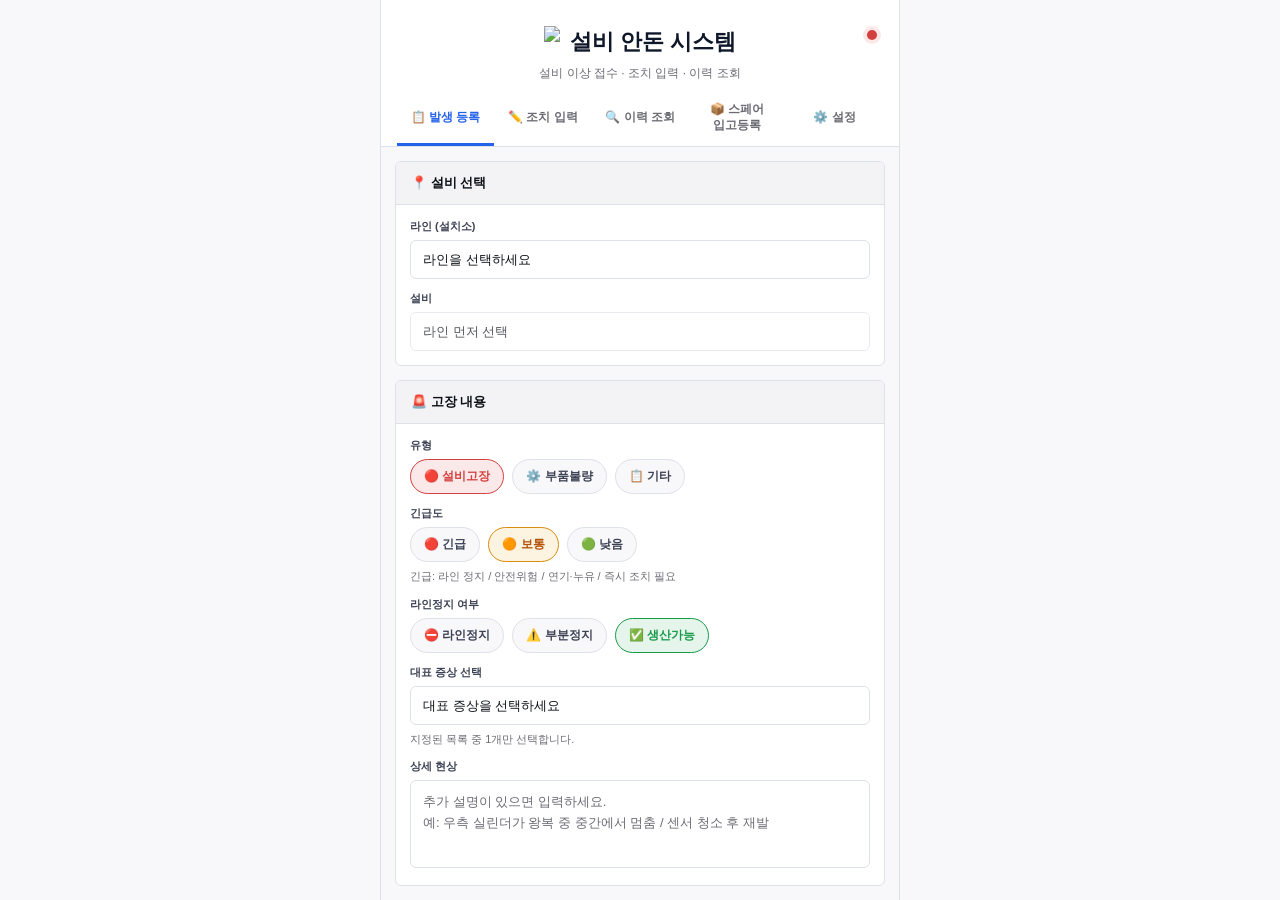
==== commit 2ae0a0cf: "현장용 report.html도 pp 스타일 색·글꼴로, 당겨서 새로고침 막기 - 색·글꼴(Pretendard)을 pp와 맞추고 그림자·그라데이션 제거, 모서리 6px - 글자·버튼" ====
--- a/report.html
+++ b/report.html
@@ -1,2714 +1,2716 @@
-﻿<!DOCTYPE html>
-<html lang="ko">
-
-<head>
-  <meta charset="UTF-8" />
-  <meta name="viewport" content="width=device-width, initial-scale=1.0, maximum-scale=1.0, user-scalable=no" />
-  <title>설비 안돈 시스템 — 현장</title>
-  <meta name="mobile-web-app-capable" content="yes" />
-  <meta name="apple-mobile-web-app-capable" content="yes" />
-  <meta name="apple-mobile-web-app-status-bar-style" content="black-translucent" />
-  <meta name="apple-mobile-web-app-title" content="AIT TPM" />
-  <meta name="theme-color" content="#1d4ed8" />
-  <link rel="manifest" href="manifest.json" />
-  <link rel="apple-touch-icon" href="ait-logo.png" />
-  <link rel="preconnect" href="https://fonts.googleapis.com" />
-  <link rel="preconnect" href="https://fonts.gstatic.com" crossorigin />
-  <link href="https://fonts.googleapis.com/css2?family=Inter:wght@400;500;600;700;800&display=swap" rel="stylesheet" />
-
-  <style>
-    *,
-    *::before,
-    *::after {
-      box-sizing: border-box;
-      margin: 0;
-      padding: 0;
-    }
-
-    :root {
-      --bg: #f4f6fb;
-      --surface: #ffffff;
-      --surface2: #f8faff;
-      --border: #e2e8f0;
-      --primary: #3366ff;
-      --primary-light: #edf3ff;
-      --green: #16a34a;
-      --green-light: #edfdf3;
-      --red: #ef4444;
-      --red-light: #fff1f2;
-      --orange: #f97316;
-      --orange-light: #fff7ed;
-      --yellow: #f59e0b;
-      --yellow-light: #fff8e7;
-      --text: #111827;
-      --text2: #4b5563;
-      --text3: #9ca3af;
-      --shadow: 0 10px 30px rgba(15, 23, 42, 0.08);
-      --shadow-sm: 0 3px 10px rgba(15, 23, 42, 0.06);
-      --r: 18px;
-      --rs: 12px;
-    }
-
-    html,
-    body {
-      height: 100%;
-      overflow: hidden;
-      background: var(--bg);
-    }
-
-    body {
-      font-family: "Inter", sans-serif;
-      color: var(--text);
-      font-size: 14px;
-      display: flex;
-      flex-direction: column;
-      max-width: 520px;
-      margin: 0 auto;
-      min-height: 100%;
-      background: var(--surface);
-      box-shadow: 0 0 32px rgba(0, 0, 0, 0.08);
-    }
-
-    .hd {
-      background: rgba(255, 255, 255, 0.92);
-      backdrop-filter: blur(10px);
-      border-bottom: 1px solid var(--border);
-      flex-shrink: 0;
-      padding: 12px 16px 0;
-    }
-
-    .hd-top {
-      display: flex;
-      flex-direction: column;
-      align-items: center;
-      text-align: center;
-      gap: 6px;
-      padding: 14px 0 10px;
-      position: relative;
-    }
-
-    .hd-logo {
-      display: flex;
-      align-items: center;
-      justify-content: center;
-      font-size: 22px;
-      font-weight: 800;
-      color: var(--primary);
-      letter-spacing: -0.4px;
-    }
-
-    .hd-sub {
-      font-size: 12px;
-      color: var(--text3);
-      line-height: 1.5;
-    }
-
-    .dot {
-      width: 10px;
-      height: 10px;
-      border-radius: 50%;
-      background: var(--text3);
-      position: absolute;
-      top: 18px;
-      right: 6px;
-      box-shadow: 0 0 0 4px rgba(156, 163, 175, 0.12);
-    }
-
-    .dot.ok {
-      background: var(--green);
-      box-shadow: 0 0 0 4px rgba(22, 163, 74, 0.12);
-    }
-
-    .dot.err {
-      background: var(--red);
-      box-shadow: 0 0 0 4px rgba(239, 68, 68, 0.12);
-    }
-
-    .tabs {
-      display: flex;
-      overflow-x: auto;
-      scrollbar-width: none;
-    }
-
-    .tabs::-webkit-scrollbar {
-      display: none;
-    }
-
-    .tab {
-      flex: 1;
-      min-width: 72px;
-      padding: 10px 6px;
-      font-size: 12px;
-      font-weight: 700;
-      font-family: inherit;
-      background: none;
-      border: none;
-      border-bottom: 3px solid transparent;
-      color: var(--text3);
-      cursor: pointer;
-      transition: 0.18s ease;
-      white-space: nowrap;
-    }
-
-    .tab.on {
-      color: var(--primary);
-      border-bottom-color: var(--primary);
-    }
-
-    .body {
-      flex: 1;
-      overflow-y: auto;
-      padding: 14px;
-      -webkit-overflow-scrolling: touch;
-      background: linear-gradient(180deg, #fbfcff 0%, #f4f7fb 100%);
-    }
-
-    .page {
-      display: none;
-    }
-
-    .page.on {
-      display: block;
-    }
-
-    .card {
-      background: var(--surface);
-      border: 1px solid var(--border);
-      border-radius: var(--r);
-      box-shadow: var(--shadow-sm);
-      margin-bottom: 14px;
-      overflow: hidden;
-    }
-
-    .card-h {
-      padding: 12px 15px;
-      border-bottom: 1px solid var(--border);
-      background: #fbfcff;
-      font-size: 12px;
-      font-weight: 800;
-      display: flex;
-      align-items: center;
-      justify-content: space-between;
-      color: var(--text);
-    }
-
-    .card-b {
-      padding: 14px;
-    }
-
-    .fg {
-      margin-bottom: 12px;
-    }
-
-    .fg:last-child {
-      margin-bottom: 0;
-    }
-
-    .fl {
-      display: block;
-      font-size: 11px;
-      font-weight: 700;
-      color: var(--text2);
-      margin-bottom: 6px;
-    }
-
-    .fc {
-      width: 100%;
-      padding: 11px 12px;
-      background: var(--surface2);
-      border: 1px solid var(--border);
-      border-radius: var(--rs);
-      font-size: 13px;
-      font-family: inherit;
-      color: var(--text);
-      outline: none;
-      transition: 0.15s ease;
-      -webkit-appearance: none;
-    }
-
-    .fc:focus {
-      border-color: var(--primary);
-      background: var(--surface);
-      box-shadow: 0 0 0 4px rgba(51, 102, 255, 0.1);
-    }
-
-    .fc::placeholder {
-      color: var(--text3);
-    }
-
-    textarea.fc {
-      resize: none;
-      min-height: 88px;
-      line-height: 1.6;
-    }
-
-    .chips {
-      display: flex;
-      flex-wrap: wrap;
-      gap: 8px;
-    }
-
-    .chip {
-      padding: 8px 13px;
-      border-radius: 999px;
-      font-size: 12px;
-      font-weight: 700;
-      border: 1px solid var(--border);
-      background: var(--surface2);
-      color: var(--text2);
-      cursor: pointer;
-      transition: 0.15s ease;
-    }
-
-    .chip:hover {
-      transform: translateY(-1px);
-    }
-
-    .chip.c-on {
-      border-color: var(--primary);
-      background: var(--primary-light);
-      color: var(--primary);
-      box-shadow: inset 0 0 0 1px rgba(51, 102, 255, 0.08);
-    }
-
-    .chip.c-긴급.c-on,
-    .chip.c-라인정지.c-on {
-      border-color: var(--red);
-      background: var(--red-light);
-      color: var(--red);
-    }
-
-    .chip.c-보통.c-on,
-    .chip.c-부분정지.c-on {
-      border-color: var(--yellow);
-      background: var(--yellow-light);
-      color: #b45309;
-    }
-
-    .chip.c-낮음.c-on,
-    .chip.c-생산가능.c-on {
-      border-color: var(--green);
-      background: var(--green-light);
-      color: var(--green);
-    }
-
-    .chip.c-설비고장.c-on {
-      border-color: var(--red);
-      background: var(--red-light);
-      color: var(--red);
-    }
-
-    .chip.c-부품불량.c-on {
-      border-color: var(--orange);
-      background: var(--orange-light);
-      color: var(--orange);
-    }
-
-    .chip.c-기타.c-on {
-      border-color: var(--primary);
-      background: var(--primary-light);
-      color: var(--primary);
-    }
-
-    .helper {
-      margin-top: 6px;
-      font-size: 11px;
-      color: var(--text3);
-      line-height: 1.5;
-    }
-
-    .pz {
-      border: 2px dashed var(--border);
-      border-radius: var(--rs);
-      padding: 18px 12px;
-      text-align: center;
-      cursor: pointer;
-      background: var(--surface2);
-      transition: 0.15s ease;
-    }
-
-    .pz:hover {
-      border-color: var(--primary);
-      background: var(--primary-light);
-    }
-
-    .pz-ico {
-      font-size: 24px;
-      margin-bottom: 4px;
-    }
-
-    .pz-txt {
-      font-size: 12px;
-      font-weight: 700;
-      color: var(--text2);
-    }
-
-    .pz-hint {
-      font-size: 11px;
-      color: var(--text3);
-      margin-top: 4px;
-    }
-
-    .photo-preview {
-      width: 100%;
-      max-height: 180px;
-      object-fit: cover;
-      border-radius: 10px;
-      margin-top: 10px;
-      display: none;
-      border: 1px solid var(--border);
-    }
-
-    .upst {
-      margin-top: 8px;
-      font-size: 11px;
-      padding: 6px 10px;
-      border-radius: 8px;
-      display: none;
-      font-weight: 600;
-    }
-
-    .upst.ing {
-      display: block;
-      background: var(--primary-light);
-      color: var(--primary);
-    }
-
-    .upst.ok {
-      display: block;
-      background: var(--green-light);
-      color: var(--green);
-    }
-
-    .upst.err {
-      display: block;
-      background: var(--red-light);
-      color: var(--red);
-    }
-
-    .btn {
-      width: 100%;
-      padding: 14px;
-      border-radius: 13px;
-      font-size: 14px;
-      font-weight: 800;
-      font-family: inherit;
-      cursor: pointer;
-      border: none;
-      transition: 0.15s ease;
-    }
-
-    .btn-p {
-      background: linear-gradient(135deg, var(--primary), #4b7cff);
-      color: #fff;
-      box-shadow: 0 10px 20px rgba(51, 102, 255, 0.22);
-    }
-
-    .btn-p:active {
-      transform: scale(0.98);
-    }
-
-    .btn-p:disabled {
-      opacity: 0.6;
-      cursor: not-allowed;
-      transform: none;
-    }
-
-    .btn-s {
-      background: var(--surface);
-      border: 1px solid var(--border);
-      color: var(--text2);
-    }
-
-    .btn-sm {
-      width: auto;
-      padding: 8px 14px;
-      font-size: 12px;
-      border-radius: 10px;
-    }
-
-    .ok-screen {
-      display: none;
-      text-align: center;
-      padding: 34px 16px;
-    }
-
-    .ok-ico {
-      font-size: 56px;
-      margin-bottom: 12px;
-      animation: pop 0.5s cubic-bezier(.175, .885, .32, 1.275);
-    }
-
-    @keyframes pop {
-      0% {
-        transform: scale(0);
-      }
-
-      100% {
-        transform: scale(1);
-      }
-    }
-
-    .ok-title {
-      font-size: 21px;
-      font-weight: 800;
-      color: var(--green);
-      margin-bottom: 6px;
-    }
-
-    .ok-sub {
-      font-size: 13px;
-      color: var(--text3);
-      line-height: 1.7;
-    }
-
-    .ok-no {
-      font-size: 28px;
-      font-weight: 800;
-      color: var(--primary);
-      margin: 14px 0;
-    }
-
-    .ri {
-      background: var(--surface);
-      border: 1px solid var(--border);
-      border-radius: var(--r);
-      padding: 12px 14px;
-      margin-bottom: 10px;
-      cursor: pointer;
-      box-shadow: var(--shadow-sm);
-      transition: 0.15s ease;
-      position: relative;
-    }
-
-    .ri:hover {
-      box-shadow: var(--shadow);
-    }
-
-    .ri-top {
-      display: flex;
-      align-items: center;
-      gap: 8px;
-      margin-bottom: 6px;
-    }
-
-    .ri-code {
-      font-size: 13px;
-      font-weight: 800;
-      color: var(--primary);
-    }
-
-    .ri-bgs {
-      margin-left: auto;
-      display: flex;
-      gap: 6px;
-      flex-wrap: wrap;
-    }
-
-    .ri-sym {
-      font-size: 12px;
-      color: var(--text2);
-      line-height: 1.5;
-      margin-bottom: 6px;
-      display: -webkit-box;
-      -webkit-line-clamp: 2;
-      -webkit-box-orient: vertical;
-      overflow: hidden;
-    }
-
-    .ri-meta {
-      font-size: 11px;
-      color: var(--text3);
-      display: flex;
-      gap: 8px;
-      flex-wrap: wrap;
-      align-items: center;
-    }
-
-    .elapsed {
-      font-size: 11px;
-      font-weight: 800;
-      padding: 3px 8px;
-      border-radius: 999px;
-    }
-
-    .elapsed.e-ok {
-      background: var(--green-light);
-      color: var(--green);
-    }
-
-    .elapsed.e-warn {
-      background: var(--yellow-light);
-      color: #b45309;
-    }
-
-    .elapsed.e-over {
-      background: var(--orange-light);
-      color: var(--orange);
-    }
-
-    .elapsed.e-crit {
-      background: var(--red-light);
-      color: var(--red);
-    }
-
-    .bdg {
-      display: inline-flex;
-      align-items: center;
-      padding: 3px 9px;
-      border-radius: 999px;
-      font-size: 11px;
-      font-weight: 800;
-    }
-
-    .bdg-접수 {
-      background: var(--yellow-light);
-      color: #b45309;
-    }
-
-    .bdg-확인중 {
-      background: #e8f1ff;
-      color: #2563eb;
-    }
-
-    .bdg-수리중 {
-      background: var(--orange-light);
-      color: var(--orange);
-    }
-
-    .bdg-완료 {
-      background: var(--green-light);
-      color: var(--green);
-    }
-
-    .bdg-긴급 {
-      background: var(--red-light);
-      color: var(--red);
-    }
-
-    .bdg-보통 {
-      background: var(--yellow-light);
-      color: #b45309;
-    }
-
-    .bdg-낮음 {
-      background: var(--green-light);
-      color: var(--green);
-    }
-
-    .frow {
-      display: flex;
-      gap: 6px;
-      overflow-x: auto;
-      margin-bottom: 12px;
-      scrollbar-width: none;
-      padding-bottom: 2px;
-    }
-
-    .frow::-webkit-scrollbar {
-      display: none;
-    }
-
-    .fchip {
-      padding: 7px 13px;
-      border-radius: 999px;
-      font-size: 12px;
-      font-weight: 700;
-      border: 1px solid var(--border);
-      background: var(--surface);
-      color: var(--text3);
-      cursor: pointer;
-      white-space: nowrap;
-      transition: 0.15s ease;
-    }
-
-    .fchip.on {
-      background: var(--primary);
-      border-color: var(--primary);
-      color: #fff;
-    }
-
-    .mstats {
-      display: grid;
-      grid-template-columns: repeat(3, 1fr);
-      gap: 8px;
-      margin-bottom: 12px;
-    }
-
-    .ms {
-      background: var(--surface);
-      border: 1px solid var(--border);
-      border-radius: 14px;
-      padding: 12px 8px;
-      text-align: center;
-      box-shadow: var(--shadow-sm);
-    }
-
-    .ms-v {
-      font-size: 22px;
-      font-weight: 800;
-      line-height: 1;
-      margin-bottom: 4px;
-    }
-
-    .ms-l {
-      font-size: 10px;
-      color: var(--text3);
-      font-weight: 600;
-    }
-
-    .ms-v.r {
-      color: var(--red);
-    }
-
-    .ms-v.g {
-      color: var(--green);
-    }
-
-    .ms-v.o {
-      color: var(--orange);
-    }
-
-    .ov {
-      display: none;
-      position: fixed;
-      inset: 0;
-      background: rgba(17, 24, 39, 0.42);
-      z-index: 200;
-      align-items: center;
-      justify-content: center;
-      padding: 14px;
-    }
-
-    .ov.on {
-      display: flex;
-    }
-
-    .sheet {
-      background: var(--surface);
-      border-radius: 22px;
-      width: 100%;
-      max-width: 520px;
-      max-height: 92vh;
-      overflow-y: auto;
-      box-shadow: var(--shadow);
-      padding-bottom: env(safe-area-inset-bottom, 16px);
-    }
-
-    .sh-handle {
-      width: 42px;
-      height: 4px;
-      background: var(--border);
-      border-radius: 999px;
-      margin: 12px auto 14px;
-    }
-
-    .sh-title {
-      font-size: 16px;
-      font-weight: 800;
-      padding: 0 18px 12px;
-      border-bottom: 1px solid var(--border);
-    }
-
-    .sh-body {
-      padding: 14px 18px;
-    }
-
-    .sh-foot {
-      padding: 12px 18px;
-      display: flex;
-      flex-direction: column;
-      gap: 8px;
-    }
-
-    .empty {
-      text-align: center;
-      padding: 32px 16px;
-      color: var(--text3);
-      font-size: 13px;
-    }
-
-    .empty-ico {
-      font-size: 32px;
-      margin-bottom: 8px;
-    }
-
-    .equip-lock {
-      background: linear-gradient(180deg, #f7faff 0%, #eef4ff 100%);
-      border: 1px solid #dbe6ff;
-      border-radius: 14px;
-      padding: 14px;
-      margin-bottom: 12px;
-      display: none;
-      flex-direction: column;
-      align-items: center;
-      text-align: center;
-      gap: 12px;
-    }
-
-    .equip-lock img {
-      width: 100%;
-      max-width: 420px;
-      height: 420px;
-      border-radius: 18px;
-      object-fit: cover;
-      border: 1px solid var(--border);
-      background: var(--surface);
-      box-shadow: var(--shadow);
-      display: block;
-      margin: 0 auto;
-    }
-
-    .equip-lock-title {
-      font-size: 15px;
-      font-weight: 800;
-      color: var(--text);
-      margin-bottom: 4px;
-    }
-
-    .equip-lock-meta {
-      font-size: 12px;
-      color: var(--text3);
-      line-height: 1.6;
-    }
-
-    .badge-inline {
-      display: inline-flex;
-      align-items: center;
-      gap: 5px;
-      padding: 4px 8px;
-      border-radius: 999px;
-      font-size: 11px;
-      font-weight: 800;
-      background: var(--surface);
-      border: 1px solid #dbe6ff;
-      color: var(--primary);
-      margin-top: 6px;
-    }
-
-    #eqInfo {
-      display: none;
-      margin-top: 10px;
-      padding: 14px;
-      background: var(--primary-light);
-      border-radius: 14px;
-      font-size: 12px;
-      flex-direction: column;
-      align-items: center;
-      text-align: center;
-      gap: 12px;
-    }
-
-    #eqImg {
-      width: 100%;
-      max-width: 420px;
-      height: 420px;
-      border-radius: 18px;
-      object-fit: cover;
-      display: none;
-      border: 1px solid var(--border);
-      box-shadow: var(--shadow);
-      margin: 0 auto;
-    }
-
-    .repeat-list {
-      display: grid;
-      gap: 8px;
-      margin-top: 10px;
-    }
-
-    .repeat-btn {
-      width: 100%;
-      text-align: left;
-      border: 1px solid var(--border);
-      background: var(--surface2);
-      border-radius: 12px;
-      padding: 10px 12px;
-      cursor: pointer;
-      transition: 0.15s ease;
-    }
-
-    .repeat-btn:hover {
-      border-color: var(--primary);
-      background: var(--primary-light);
-    }
-
-    .repeat-title {
-      font-size: 12px;
-      font-weight: 700;
-      color: var(--text);
-      margin-bottom: 4px;
-    }
-
-    .repeat-meta {
-      font-size: 11px;
-      color: var(--text3);
-      line-height: 1.5;
-    }
-
-    @media (max-width: 480px) {
-
-      #eqImg,
-      .equip-lock img {
-        max-width: 100%;
-        height: 320px;
-      }
-    }
-  </style>
-</head>
-
-<body>
-  <div class="hd">
-    <div class="hd-top">
-      <div class="hd-logo">
-        <img src="ait-logo.png" style="height:32px;vertical-align:middle;margin-right:10px" />
-        설비 안돈 시스템
-      </div>
-      <div class="hd-sub">설비 이상 접수 · 조치 입력 · 이력 조회</div>
-      <div class="dot" id="dot"></div>
-    </div>
-
-    <div class="tabs">
-      <button class="tab on" onclick="go('reg', this)">📋 발생 등록</button>
-      <button class="tab" onclick="go('act', this)">✏️ 조치 입력</button>
-      <button class="tab" onclick="go('lkp', this)">🔍 이력 조회</button>
-      <button class="tab" style="white-space:normal;line-height:1.3" onclick="go('in', this)">📦 스페어<br>입고등록</button>
-      <button class="tab" onclick="goSet(this)">⚙️ 설정</button>
-    </div>
-  </div>
-
-  <div class="body">
-    <div class="page on" id="page-reg">
-      <div class="ok-screen" id="ok-scr">
-        <div class="ok-ico">✅</div>
-        <div class="ok-title">접수 완료</div>
-        <div class="ok-sub">신고가 정상 접수되었습니다.<br />담당자 확인 후 조치가 진행됩니다.</div>
-        <div class="ok-no" id="ok-no">#—</div>
-        <button class="btn btn-p" style="max-width:220px;margin:0 auto" onclick="resetReg()">🔄 새 접수하기</button>
-      </div>
-
-      <div id="reg-form">
-        <div class="equip-lock" id="equipLockBox">
-          <img id="equipLockImg" src="" alt="설비 이미지" style="display:none" />
-          <div style="flex:1; min-width:0;">
-            <div class="equip-lock-title" id="equipLockTitle">선택 설비</div>
-            <div class="equip-lock-meta" id="equipLockMeta">설비 정보</div>
-            <div class="badge-inline" id="equipLockBadge">고정 진입</div>
-          </div>
-        </div>
-
-        <div class="card" id="equipSelectCard">
-          <div class="card-h">📍 설비 선택</div>
-          <div class="card-b">
-            <div class="fg">
-              <label class="fl">라인 (설치소)</label>
-              <select class="fc" id="rLine" onchange="onLine()">
-                <option value="" disabled selected>라인을 선택하세요</option>
-              </select>
-            </div>
-
-            <div class="fg">
-              <label class="fl">설비</label>
-              <select class="fc" id="rEquip" disabled onchange="onEquip()">
-                <option value="" disabled selected>라인 먼저 선택</option>
-              </select>
-
-              <div id="eqInfo">
-                <img id="eqImg" src="" alt="equip" />
-                <div style="min-width:0;width:100%">
-                  <b id="eqName" style="display:block;font-size:15px;color:var(--text);margin-bottom:4px">—</b>
-                  <div style="color:var(--text3);line-height:1.6" id="eqMeta"></div>
-                </div>
-              </div>
-            </div>
-          </div>
-        </div>
-
-        <div class="card" id="repeatCard" style="display:none;">
-          <div class="card-h">🔁 같은 증상 재발 빠른 접수</div>
-          <div class="card-b">
-            <div class="helper" style="margin-top:0">최근 이력 3건을 눌러 빠르게 증상을 채울 수 있습니다.</div>
-            <div class="repeat-list" id="repeatList"></div>
-          </div>
-        </div>
-
-        <div class="card">
-          <div class="card-h">🚨 고장 내용</div>
-          <div class="card-b">
-            <div class="fg">
-              <label class="fl">유형</label>
-              <div class="chips" id="typeC">
-                <button type="button" class="chip c-설비고장 c-on" data-v="설비고장" onclick="selC(this,'t')">🔴 설비고장</button>
-                <button type="button" class="chip" data-v="부품불량" onclick="selC(this,'t')">⚙️ 부품불량</button>
-                <button type="button" class="chip" data-v="기타" onclick="selC(this,'t')">📋 기타</button>
-              </div>
-            </div>
-
-            <div class="fg">
-              <label class="fl">긴급도</label>
-              <div class="chips" id="priC">
-                <button type="button" class="chip c-긴급" data-v="긴급" onclick="selC(this,'p')">🔴 긴급</button>
-                <button type="button" class="chip c-보통 c-on" data-v="보통" onclick="selC(this,'p')">🟠 보통</button>
-                <button type="button" class="chip c-낮음" data-v="낮음" onclick="selC(this,'p')">🟢 낮음</button>
-              </div>
-              <div class="helper">긴급: 라인 정지 / 안전위험 / 연기·누유 / 즉시 조치 필요</div>
-            </div>
-
-            <div class="fg">
-              <label class="fl">라인정지 여부</label>
-              <div class="chips" id="impactC">
-                <button type="button" class="chip c-라인정지" data-v="라인정지" onclick="selC(this,'i')">⛔ 라인정지</button>
-                <button type="button" class="chip c-부분정지" data-v="부분정지" onclick="selC(this,'i')">⚠️ 부분정지</button>
-                <button type="button" class="chip c-생산가능 c-on" data-v="생산가능" onclick="selC(this,'i')">✅ 생산가능</button>
-              </div>
-            </div>
-
-            <div class="fg">
-              <label class="fl">대표 증상 선택</label>
-              <select class="fc" id="rSymTag">
-                <option value="" selected>대표 증상을 선택하세요</option>
-              </select>
-              <div class="helper">지정된 목록 중 1개만 선택합니다.</div>
-            </div>
-
-            <div class="fg">
-              <label class="fl">상세 현상</label>
-              <textarea class="fc" id="rSym"
-                placeholder="추가 설명이 있으면 입력하세요.&#10;예: 우측 실린더가 왕복 중 중간에서 멈춤 / 센서 청소 후 재발"></textarea>
-            </div>
-          </div>
-        </div>
-
-        <div class="card">
-          <div class="card-h">📷 현장 사진 <span style="font-weight:500;color:var(--text3)">선택</span></div>
-          <div class="card-b">
-            <div class="pz" onclick="document.getElementById('pInput').click()">
-              <div class="pz-ico">📷</div>
-              <div class="pz-txt">사진 촬영 / 파일 선택</div>
-              <div class="pz-hint">JPG · PNG · 최대 10MB</div>
-              <input type="file" id="pInput" accept="image/*" capture="environment" style="display:none"
-                onchange="onPhoto(this)" />
-              <img id="pPrev" class="photo-preview" alt="" />
-            </div>
-            <div class="upst" id="upSt"></div>
-          </div>
-        </div>
-
-        <button class="btn btn-p" id="regBtn" onclick="submitReg()">📋 접수 저장</button>
-      </div>
-    </div>
-
-    <div class="page" id="page-act">
-      <!-- 통계 카드 -->
-      <div class="mstats">
-        <div class="ms">
-          <div class="ms-v r" id="cOpen">—</div>
-          <div class="ms-l">미완료</div>
-        </div>
-        <div class="ms">
-          <div class="ms-v o" id="cOver">—</div>
-          <div class="ms-l">24h초과</div>
-        </div>
-        <div class="ms">
-          <div class="ms-v g" id="cDone">—</div>
-          <div class="ms-l">완료</div>
-        </div>
-      </div>
-
-      <!-- 상태 필터 칩 -->
-      <div class="frow" id="sfRow">
-        <button class="fchip on" onclick="sflt('',this)">전체</button>
-        <button class="fchip" onclick="sflt('접수',this)">📥 접수</button>
-        <button class="fchip" onclick="sflt('확인중',this)">🔍 확인중</button>
-        <button class="fchip" onclick="sflt('수리중',this)">🔨 수리중</button>
-        <button class="fchip" onclick="sflt('완료',this)">✅ 완료</button>
-      </div>
-
-      <!-- 연/월 필터 -->
-      <div style="display:flex;gap:8px;padding:0 0 10px;">
-        <select class="fc" id="actYear" onchange="renderAct()" style="flex:1;font-size:12px;padding:7px 10px;border-radius:10px;"></select>
-        <select class="fc" id="actMonth" onchange="renderAct()" style="flex:1;font-size:12px;padding:7px 10px;border-radius:10px;">
-          <option value="">전체 월</option>
-          <option value="01">1월</option><option value="02">2월</option><option value="03">3월</option>
-          <option value="04">4월</option><option value="05">5월</option><option value="06">6월</option>
-          <option value="07">7월</option><option value="08">8월</option><option value="09">9월</option>
-          <option value="10">10월</option><option value="11">11월</option><option value="12">12월</option>
-        </select>
-      </div>
-
-      <div id="actArea">
-        <div class="empty">
-          <div class="empty-ico">📋</div>
-          탭을 클릭하면 목록 표시
-        </div>
-      </div>
-    </div>
-
-    <div class="page" id="page-in">
-      <div class="card">
-        <div class="card-h">📦 스페어 입고등록</div>
-        <div class="card-b">
-          <div class="fg">
-            <label class="fl">부품 검색 <span style="color:var(--red);font-size:9px">필수</span></label>
-            <div style="position:relative;">
-              <input class="fc" id="inPartSearch" placeholder="부품명, 규격, 코드 검색" oninput="searchInPart()" onfocus="searchInPart()" autocomplete="off" />
-              <div id="inPartAc" style="position:absolute;top:100%;left:0;right:0;background:#fff;border:1px solid var(--border);border-radius:8px;max-height:200px;overflow-y:auto;z-index:100;display:none;box-shadow:var(--shadow);"></div>
-            </div>
-            <div id="inPartSelected" style="margin-top:8px;padding:10px 12px;background:var(--primary-light);border-radius:10px;font-size:13px;font-weight:600;color:var(--primary);display:none;justify-content:space-between;align-items:center;">
-              <span id="inPartLabel">—</span>
-              <button type="button" onclick="clearInPart()" style="border:none;background:none;color:var(--text3);font-size:16px;cursor:pointer;padding:0 4px;">×</button>
-            </div>
-            <input type="hidden" id="inPartMasterId" />
-          </div>
-
-          <div class="fg">
-            <label class="fl">입고 수량 <span style="color:var(--red);font-size:9px">필수</span></label>
-            <input class="fc" id="inQty" type="number" min="1" value="1" placeholder="수량 입력" />
-          </div>
-
-          <div class="fg">
-            <label class="fl">담당자</label>
-            <input class="fc" id="inWorker" placeholder="이름 입력" />
-          </div>
-
-          <div class="fg">
-            <label class="fl">메모 <span style="color:var(--text3);font-size:9px">선택</span></label>
-            <input class="fc" id="inMemo" placeholder="예: 정기발주 입고, 긴급 구매" />
-          </div>
-
-          <button class="btn btn-p" onclick="submitIn()">📦 입고 저장</button>
-        </div>
-      </div>
-    </div>
-
-    <div class="page" id="page-lkp">
-      <div class="card">
-        <div class="card-b" style="padding:12px 14px">
-          <div class="fg">
-            <label class="fl">라인 필터</label>
-            <select class="fc" id="lLine" onchange="loadLkp()">
-              <option value="">전체</option>
-            </select>
-          </div>
-
-          <div class="fg" style="margin-bottom:0">
-            <label class="fl">설비코드 / 설비명 검색</label>
-            <input class="fc" id="lQ" placeholder="검색어..." oninput="filterLkp()" />
-          </div>
-        </div>
-      </div>
-
-      <div id="lkpArea">
-        <div class="empty">
-          <div class="empty-ico">🔍</div>
-          탭 클릭 시 이력 표시
-        </div>
-      </div>
-    </div>
-
-    <div class="page" id="page-set">
-      <div class="card">
-        <div class="card-h">⚙️ 서버 연결</div>
-        <div class="card-b">
-          <div class="fg">
-            <label class="fl">Base URL</label>
-            <input class="fc" id="sUrl" placeholder="https://xxxx.ngrok.io/webhook" />
-            <div style="font-size:10px;color:var(--text3);margin-top:4px">
-              예: https://n8n.aitkorea.app/webhook
-            </div>
-          </div>
-
-          <div style="display:flex;gap:8px;margin-top:4px">
-            <button class="btn btn-p btn-sm" onclick="saveCfg()">💾 저장</button>
-            <button class="btn btn-s btn-sm" onclick="testConn()">🔌 테스트</button>
-          </div>
-
-          <div id="sRes" style="margin-top:8px;font-size:12px"></div>
-        </div>
-      </div>
-
-      <!-- 🔔 푸시 알람 카드 -->
-      <div class="card" style="margin-top:12px">
-        <div class="card-h">🔔 푸시 알람</div>
-        <div class="card-b">
-          <div style="font-size:12px;color:var(--text3);margin-bottom:10px">
-            고장 접수 및 조치 완료 시 이 기기로 알림을 받습니다.
-          </div>
-          <!-- iOS 비PWA: 홈화면 추가 안내 -->
-          <div id="iosGuide" style="display:none;background:#fef9c3;border:1px solid #fde047;border-radius:10px;padding:12px;font-size:12px;line-height:1.8;color:#713f12">
-            📲 <strong>아이폰 알림 설정 방법</strong><br>
-            ① Safari 하단 <strong>공유 버튼(□↑)</strong> 탭<br>
-            ② <strong>"홈 화면에 추가"</strong> 선택 → 추가<br>
-            ③ 홈화면 <strong>AIT TPM 아이콘</strong>으로 앱 실행<br>
-            ④ 설정 탭 → 🔔 알림 허용 클릭<br>
-            <span style="color:#92400e;font-size:11px">※ iOS 16.4 이상 + Safari에서만 가능</span>
-          </div>
-          <div style="margin-top:10px;background:var(--surface2);border:1px solid var(--border);border-radius:14px;padding:14px;display:flex;justify-content:space-between;align-items:center;gap:12px;">
-            <div style="min-width:0;">
-              <div id="pushStatusTxt" style="font-size:13px;font-weight:600;color:var(--text)">상태 확인 중...</div>
-              <div style="font-size:11px;color:var(--text3);margin-top:2px">고장접수·완료 시 즉시 알림</div>
-            </div>
-            <button id="pushToggleBtn" onclick="handlePushToggle()" style="flex-shrink:0;padding:10px 18px;border-radius:10px;border:none;font-size:13px;font-weight:700;cursor:pointer;background:var(--primary);color:#fff;min-width:88px;transition:background 0.2s;">🔔 알림 허용</button>
-          </div>
-          <div id="pushMsg" style="margin-top:8px;font-size:12px;color:var(--danger)"></div>
-        </div>
-      </div>
-    </div>
-  </div>
-
-  <div class="ov" id="actOv">
-    <div class="sheet">
-      <div class="sh-handle"></div>
-      <div class="sh-title" id="actTitle">✏️ 조치 입력</div>
-
-      <div class="sh-body">
-        <input type="hidden" id="actRid" />
-        <input type="hidden" id="actCode" />
-
-        <!-- 설비 사진 (라인명/설비명 위) -->
-        <div id="actEquipPhotoWrap" style="display:none;margin-bottom:12px;border-radius:12px;overflow:hidden;border:1px solid var(--border);"></div>
-
-        <!-- 라인명 + 설비명 정보 -->
-        <div id="actEquipInfo" style="display:none;background:var(--surface2);border:1px solid var(--border);border-radius:12px;padding:12px 14px;margin-bottom:14px;">
-          <div style="display:flex;justify-content:space-between;align-items:center;gap:8px;flex-wrap:wrap;">
-            <div>
-              <div style="font-size:10px;color:var(--text3);margin-bottom:2px;">라인명</div>
-              <div id="actEquipLocation" style="font-size:13px;font-weight:700;color:var(--text);">—</div>
-            </div>
-            <div style="width:1px;height:32px;background:var(--border);"></div>
-            <div style="flex:1;min-width:0;">
-              <div style="font-size:10px;color:var(--text3);margin-bottom:2px;">설비명</div>
-              <div id="actEquipName" style="font-size:13px;font-weight:700;color:var(--text);white-space:nowrap;overflow:hidden;text-overflow:ellipsis;">—</div>
-            </div>
-            <div style="width:1px;height:32px;background:var(--border);"></div>
-            <div>
-              <div style="font-size:10px;color:var(--text3);margin-bottom:2px;">현재상태</div>
-              <div id="actEquipStatus" style="font-size:13px;font-weight:700;">—</div>
-            </div>
-          </div>
-        </div>
-
-        <div class="fg">
-          <label class="fl">상태 변경</label>
-          <select class="fc" id="actSt">
-            <option value="">변경 안함</option>
-            <option>접수</option>
-            <option>확인중</option>
-            <option>수리중</option>
-            <option>완료</option>
-          </select>
-        </div>
-
-        <div class="fg">
-          <label class="fl">조치자</label>
-          <input class="fc" id="actTech" placeholder="이름" />
-        </div>
-
-        <div class="fg">
-          <label class="fl">다운타임(분)</label>
-          <input class="fc" id="actDt" type="number" placeholder="0" />
-        </div>
-
-        <!-- 고장접수 사진 (다운타임 아래) -->
-        <div id="actReportPhotoWrap" style="display:none;margin-bottom:14px;">
-          <div style="font-size:11px;color:var(--text3);margin-bottom:6px;">📷 고장접수 사진</div>
-          <img id="actReportPhotoImg" src="" style="width:100%;max-height:200px;object-fit:cover;border-radius:12px;border:1px solid var(--border);display:block;" />
-        </div>
-
-        <div class="fg">
-          <label class="fl">원인 대분류 <span style="color:var(--red);font-size:9px">필수</span></label>
-          <select class="fc" id="actCauseGroup" onchange="onCauseGroupChange()">
-            <option value="">-- 선택 --</option>
-            <option>기계</option>
-            <option>전기</option>
-            <option>제어/센서</option>
-            <option>부품/자재</option>
-            <option>작업조건</option>
-            <option>작업자</option>
-            <option>외주/공급</option>
-            <option>예방보전</option>
-            <option>기타</option>
-          </select>
-        </div>
-
-        <div class="fg">
-          <label class="fl">원인 소분류 <span style="color:var(--red);font-size:9px">필수</span></label>
-          <select class="fc" id="actCause">
-            <option value="">대분류 먼저 선택</option>
-          </select>
-        </div>
-
-        <div class="fg">
-          <label class="fl">조치 내용</label>
-          <textarea class="fc" id="actDetail" placeholder="수행한 조치 내용을 입력하세요"></textarea>
-        </div>
-
-        <div class="fg">
-          <label class="fl">조치 사진 <span style="color:var(--text3);font-size:9px">선택</span></label>
-          <div class="pz" onclick="document.getElementById('actPhotoInput').click()" style="cursor:pointer;">
-            <input type="file" id="actPhotoInput" accept="image/*" capture="environment" style="display:none" onchange="onActPhoto(this)" />
-            <div class="pz-txt" id="actPhotoTxt">📷 사진 촬영 / 파일 선택</div>
-            <img id="actPhotoPrev" class="photo-preview" alt="" style="display:none;" />
-          </div>
-          <div id="actUpSt" class="upst" style="display:none;margin-top:6px;"></div>
-        </div>
-
-        <div class="fg">
-          <label class="fl">사용 부품 <span style="color:var(--text3);font-size:9px">선택</span></label>
-          <!-- 연결된 부품 칩 (빠른 선택용) -->
-          <div id="actLinkedPartsList" style="display:flex;flex-wrap:wrap;gap:6px;margin-bottom:8px;min-height:0;"></div>
-          <!-- 전체 부품 검색 (항상 활성) -->
-          <div style="position:relative;">
-            <input class="fc" id="actPartSearch" placeholder="전체 부품 검색 (부품명·규격·코드)" oninput="searchActParts()"
-              onfocus="searchActParts()" autocomplete="off" />
-            <div id="actPartAc"
-              style="position:absolute; top:100%; left:0; right:0; background:#fff; border:1px solid var(--border); border-radius:8px; max-height:180px; overflow-y:auto; z-index:100; display:none; box-shadow:var(--shadow-md);">
-            </div>
-          </div>
-          <div id="actPartSelected" style="margin-top:10px; display:flex; flex-direction:column; gap:6px;"></div>
-        </div>
-
-        <div style="background:#fff5f5;border-radius:12px;padding:12px;margin-top:4px;display:flex;flex-direction:column;gap:10px;">
-          <div class="fg" style="margin:0">
-            <label class="fl">지연 분류 <span style="color:var(--red);font-size:9px">지연시 필수</span></label>
-            <select class="fc" id="actDlyCat">
-              <option value="">해당없음</option>
-              <option>부품미입고</option>
-              <option>외주대기</option>
-              <option>자재부족</option>
-              <option>인력부족</option>
-              <option>타부서협조</option>
-              <option>우선순위조정</option>
-              <option>기타</option>
-            </select>
-          </div>
-          <div class="fg" id="dlyReasonWrap" style="display:none;margin:0">
-            <label class="fl">지연 사유 상세 <span style="color:var(--red);font-size:9px">필수</span></label>
-            <input class="fc" id="actDlyReason" placeholder="구체적인 지연 사유를 입력하세요" />
-          </div>
-        </div>
-      </div>
-
-      <div class="sh-foot">
-        <button class="btn btn-p" onclick="submitAct()">📋 조치 저장</button>
-        <button class="btn btn-s" onclick="closeAct()">취소</button>
-      </div>
-    </div>
-  </div>
-
-  <script>
-    let BASE = (localStorage.getItem("baseUrl") || "").replace(/^.*ngrok.*$/, "") || "https://n8n.aitkorea.app/webhook";
-
-    function normalizeDriveUrl(url) {
-      const src = String(url ?? '').trim();
-      if (!src || src === 'undefined' || src === 'null') return '';
-      const match = src.match(/\/file\/d\/([^/?#]+)/);
-      if (match) return `https://drive.google.com/thumbnail?id=${match[1]}&sz=w800`;
-      return src;
-    }
-
-    let equips = [];
-    let reports = [];
-    let lookupData = [];
-    let photoUrl = "";
-    let actPhotoUrl = "";
-    let curStatusFlt = "";
-    let lockedEquipCode = "";
-    let selType = "설비고장";
-    let selPri = "보통";
-    let selImpact = "생산가능";
-
-    const symptomOptions = [
-      "설비고장",
-      "작동불가",
-      "간헐 정지",
-      "기동 불량",
-      "속도 저하",
-      "비정상 소음",
-      "진동 발생",
-      "걸림 발생",
-      "움직임 이상",
-      "위치 불량",
-      "파손",
-      "감지 불량",
-      "오동작",
-      "자동운전 불가",
-      "압력 이상",
-      "온도 이상",
-      "생산 불량 발생",
-      "누유",
-      "에어 누설",
-      "과열",
-      "연기 발생",
-      "타는 냄새",
-      "이물 끼임",
-      "부품 이탈",
-      "안전문 이상",
-      "인터락 이상",
-      "벨트 이상"
-    ];
-
-    const causeMap = {
-      "기계": ["체결 풀림", "축정렬 불량", "베어링 마모", "기어 마모", "벨트 장력 불량", "체인 이탈", "윤활 불량", "구조물 간섭", "파손", "이물 끼임"],
-      "전기": ["전원 불량", "배선 단선", "접촉 불량", "차단기 트립", "모터 불량", "인버터 불량", "릴레이 불량", "퓨즈 단선"],
-      "제어/센서": ["센서 오염", "센서 위치 틀어짐", "센서 단선", "신호 이상", "PLC 로직 이상", "인터락 오류", "통신 불량", "설정값 오류"],
-      "부품/자재": ["부품 수명 종료", "부품 규격 불일치", "품질 불량 부품", "자재 미입고", "자재 부족", "예비품 없음"],
-      "작업조건": ["조건값 설정 오류", "과부하 운전", "온도/습도 영향", "청소 미흡", "정렬 불량 상태 운전"],
-      "작업자": ["오조작", "세팅 미흡", "점검 누락", "표준 미준수", "교육 부족"],
-      "외주/공급": ["외주 대기", "제조사 지원 대기", "납기 지연", "수입 부품 대기"],
-      "예방보전": ["점검주기 미준수", "예방교체 누락", "정기점검 미흡", "윤활관리 미흡"],
-      "기타": ["원인 미확정", "복합원인", "추가분석 필요", "기타"]
-    };
-
-    function getQueryParams() {
-      const params = new URLSearchParams(window.location.search);
-      return { equip: (params.get("equip") || "").trim() };
-    }
-
-    const SET_PW = "ait1234";
-    const SET_PW_KEY = "ait_set_unlocked";
-
-    function goSet(el) {
-      const unlocked = sessionStorage.getItem(SET_PW_KEY) === "1";
-      if (!unlocked) {
-        const pw = prompt("설정 비밀번호를 입력하세요");
-        if (pw === null) return; // 취소
-        if (pw !== SET_PW) {
-          alert("비밀번호가 틀렸습니다.");
-          return;
-        }
-        sessionStorage.setItem(SET_PW_KEY, "1");
-      }
-      go("set", el);
-    }
-
-    function go(id, el) {
-      document.querySelectorAll(".page").forEach((p) => p.classList.remove("on"));
-      document.querySelectorAll(".tab").forEach((t) => t.classList.remove("on"));
-      document.getElementById("page-" + id).classList.add("on");
-      if (el) el.classList.add("on");
-      if (id === "act") loadAct();
-      if (id === "in") loadAllParts();
-      if (id === "lkp") loadLkp();
-      if (id === "set") document.getElementById("sUrl").value = BASE;
-    }
-
-    async function api(path, opts = {}) {
-      const res = await fetch(BASE + path, {
-        // GET은 커스텀 헤더 없이 보내 CORS 사전요청(OPTIONS, 약 1초)을 피함
-        headers: opts.body ? { "Content-Type": "application/json" } : {},
-        ...opts
-      });
-      if (!res.ok) {
-        const errText = await res.text();
-        throw new Error(`HTTP ${res.status}: ${errText}`);
-      }
-      return res.json();
-    }
-
-    function normalizeStatus(value) {
-      const v = String(value ?? "").trim();
-      if (!v) return "접수";
-      if (v.includes("확인")) return "확인중";
-      if (v.includes("수리")) return "수리중";
-      if (v.includes("완료") || v.includes("조치")) return "완료";
-      return v;
-    }
-
-    function mergeEquipmentWithLatestReports(equipment, reports) {
-      const latestByEquip = new Map();
-      const totalByEquip = new Map();
-      const openByEquip = new Map();
-
-      (reports || []).forEach((report) => {
-        const code = report?.equip_code;
-        if (!code) return;
-        const ns = normalizeStatus(report.status);
-
-        totalByEquip.set(code, (totalByEquip.get(code) || 0) + 1);
-        if (["접수", "확인중", "수리중"].includes(ns)) {
-          openByEquip.set(code, (openByEquip.get(code) || 0) + 1);
-        }
-
-        const current = latestByEquip.get(code);
-        if (!current || new Date(report.report_dt || 0) > new Date(current.report_dt || 0)) {
-          latestByEquip.set(code, { ...report, status: ns });
-        }
-      });
-
-      return (equipment || []).map((item) => {
-        const latest = latestByEquip.get(item.equip_code);
-        if (!latest) return item;
-
-        const openCount = openByEquip.get(item.equip_code) ?? 0;
-        const merged = {
-          ...item,
-          total_reports: totalByEquip.get(item.equip_code) ?? item.total_reports ?? 0,
-          open_reports: openCount,
-          last_report_dt: latest.report_dt || item.last_report_dt || "",
-          latest_report_id: latest.report_id || item.latest_report_id || "",
-          latest_status: latest.status || item.latest_status || "",
-          latest_symptom: latest.symptom || item.latest_symptom || "",
-          latest_priority: latest.priority || item.latest_priority || "",
-          latest_reporter: latest.reporter || item.latest_reporter || ""
-        };
-
-        if (openCount > 0 && latest.status) {
-          merged.status = latest.status;
-        }
-
-        return merged;
-      });
-    }
-
-    function isOpenReportStatus(status) {
-      return ["접수", "확인중", "수리중"].includes(status || "");
-    }
-
-    function getActionStatus(item) {
-      const latestStatus = item?.latest_status || "";
-      if (isOpenReportStatus(latestStatus)) return latestStatus;
-      if (item?.last_report_dt) return latestStatus || "완료";
-      return item?.status || "정상";
-    }
-
-    function statusToCode(status) {
-      return {
-        "접수": "RECEIVED",
-        "확인중": "INSPECTING",
-        "수리중": "REPAIRING",
-        "완료": "DONE"
-      }[status] || "";
-    }
-
-    async function fetchEquipmentSnapshot() {
-      const [equipRes, reportRes] = await Promise.all([
-        api("/equipment/list"),
-        api("/report/list").catch(() => ({ data: [] }))
-      ]);
-
-      return mergeEquipmentWithLatestReports(equipRes.data || [], reportRes.data || []);
-    }
-
-    function elapsedHtml(dtStr) {
-      if (!dtStr) return "";
-      const m = Math.floor((Date.now() - new Date(dtStr)) / 60000);
-      let cls, txt;
-      if (m < 60) {
-        cls = "e-ok"; txt = m + "분";
-      } else if (m < 480) {
-        cls = "e-warn"; txt = Math.floor(m / 60) + "h";
-      } else if (m < 1440) {
-        cls = "e-over"; txt = Math.floor(m / 60) + "h ⚠️";
-      } else {
-        cls = "e-crit"; txt = Math.floor(m / 1440) + "일 🔴";
-      }
-      return `<span class="elapsed ${cls}">${txt} 경과</span>`;
-    }
-
-    function renderSymptomSelect() {
-      const sel = document.getElementById("rSymTag");
-      sel.innerHTML =
-        '<option value="" selected>대표 증상을 선택하세요</option>' +
-        symptomOptions.map(sym => `<option value="${sym}">${sym}</option>`).join("");
-    }
-
-    async function checkConn() {
-      try {
-        const d = await api("/equipment/list");
-        if (!d.success) throw new Error("연결 실패");
-        document.getElementById("dot").className = "dot ok";
-        equips = d.data || [];
-        buildLines();
-        await initEquipFromQuery();
-      } catch (e) {
-        document.getElementById("dot").className = "dot err";
-        console.error(e);
-      }
-    }
-
-    function buildLines() {
-      const locs = [...new Set(equips.map(e => e.location).filter(Boolean))].sort();
-      ["rLine", "lLine"].forEach((id, i) => {
-        const sel = document.getElementById(id);
-        const prefix = i === 0
-          ? `<option value="" disabled selected>라인을 선택하세요</option>`
-          : `<option value="">전체</option>`;
-        sel.innerHTML = prefix + locs.map(l => `<option value="${l}">${l}</option>`).join("");
-      });
-    }
-
-    function onLine() {
-      const loc = document.getElementById("rLine").value;
-      const se = document.getElementById("rEquip");
-      const arr = equips.filter(e => e.location === loc);
-
-      se.innerHTML =
-        `<option value="" disabled selected>설비를 선택하세요</option>` +
-        arr.map(e => `<option value="${e.equip_code}">${e.equip_code} — ${e.equip_name}</option>`).join("");
-
-      se.disabled = false;
-      document.getElementById("eqInfo").style.display = "none";
-      hideRepeatList();
-    }
-
-    async function onEquip() {
-      const code = document.getElementById("rEquip").value;
-      const e = equips.find(eq => eq.equip_code === code);
-      if (!e) return;
-
-      const info = document.getElementById("eqInfo");
-      info.style.display = "flex";
-      document.getElementById("eqName").textContent = e.equip_name || "—";
-      document.getElementById("eqMeta").textContent = [e.equip_code, e.location, e.manufacturer].filter(Boolean).join(" / ");
-
-      const imgEl = document.getElementById("eqImg");
-      const _eqPhotoNorm = normalizeDriveUrl(e.photo_url);
-      if (_eqPhotoNorm) {
-        imgEl.src = _eqPhotoNorm;
-        imgEl.style.display = "block";
-      } else {
-        imgEl.style.display = "none";
-        imgEl.src = "";
-      }
-
-      await loadRecentRepeatHistory(e.equip_code);
-    }
-
-    function lockEquipmentUI(e) {
-      lockedEquipCode = e.equip_code || "";
-      document.getElementById("equipSelectCard").style.display = "none";
-
-      const lockBox = document.getElementById("equipLockBox");
-      const lockTitle = document.getElementById("equipLockTitle");
-      const lockMeta = document.getElementById("equipLockMeta");
-      const lockImg = document.getElementById("equipLockImg");
-
-      lockBox.style.display = "flex";
-      lockTitle.textContent = `${e.equip_name || "설비"} (${e.equip_code || ""})`;
-      lockMeta.textContent = [e.location, e.manufacturer, e.manager].filter(Boolean).join(" / ") || "설비 고정 진입";
-
-      const _lockPhotoNorm = normalizeDriveUrl(e.photo_url);
-      if (_lockPhotoNorm) {
-        lockImg.src = _lockPhotoNorm;
-        lockImg.style.display = "block";
-      } else {
-        lockImg.style.display = "none";
-        lockImg.src = "";
-      }
-
-      document.getElementById("rLine").innerHTML = `<option value="${e.location || ""}" selected>${e.location || "미지정"}</option>`;
-      document.getElementById("rEquip").innerHTML = `<option value="${e.equip_code}" selected>${e.equip_code} — ${e.equip_name}</option>`;
-      document.getElementById("rLine").disabled = true;
-      document.getElementById("rEquip").disabled = true;
-
-      const info = document.getElementById("eqInfo");
-      info.style.display = "flex";
-      document.getElementById("eqName").textContent = e.equip_name || "—";
-      document.getElementById("eqMeta").textContent = [e.equip_code, e.location, e.manufacturer].filter(Boolean).join(" / ");
-
-      const imgEl = document.getElementById("eqImg");
-      const _lockEqPhotoNorm = normalizeDriveUrl(e.photo_url);
-      if (_lockEqPhotoNorm) {
-        imgEl.src = _lockEqPhotoNorm;
-        imgEl.style.display = "block";
-      } else {
-        imgEl.style.display = "none";
-        imgEl.src = "";
-      }
-    }
-
-    async function initEquipFromQuery() {
-      const { equip } = getQueryParams();
-
-      if (!equip) return;
-
-      const found = equips.find(e => e.equip_code === equip);
-      if (found) {
-        lockEquipmentUI(found);
-        await loadRecentRepeatHistory(found.equip_code);
-        return;
-      }
-
-      try {
-        const d = await api(`/equipment/detail?equip_code=${encodeURIComponent(equip)}`);
-        const e = d.equipment || (d.data && d.data[0]);
-        if (e) {
-          lockEquipmentUI(e);
-          await loadRecentRepeatHistory(e.equip_code);
-        }
-      } catch (err) {
-        console.warn("설비 자동 선택 실패", err);
-      }
-    }
-
-    function hideRepeatList() {
-      document.getElementById("repeatCard").style.display = "none";
-      document.getElementById("repeatList").innerHTML = "";
-    }
-
-    async function loadRecentRepeatHistory(equipCode) {
-      if (!equipCode) {
-        hideRepeatList();
-        return;
-      }
-
-      try {
-        const d = await api(`/equipment/detail?equip_code=${encodeURIComponent(equipCode)}`);
-        const hist = (d.history || [])
-          .filter(h => h.report_id && (h.symptom || h.action_detail))
-          .sort((a, b) => new Date(b.report_dt || b.action_dt || 0) - new Date(a.report_dt || a.action_dt || 0))
-          .slice(0, 3);
-
-        if (!hist.length) {
-          hideRepeatList();
-          return;
-        }
-
-        document.getElementById("repeatCard").style.display = "block";
-        document.getElementById("repeatList").innerHTML = hist.map(h => {
-          const dt = (h.report_dt || h.action_dt || "").slice(0, 10);
-          const symptom = h.symptom || "";
-          return `
-            <button type="button" class="repeat-btn" onclick="applyRepeatSymptom(${JSON.stringify(symptom).replace(/"/g, '&quot;')})">
-              <div class="repeat-title">${symptom || "증상 정보 없음"}</div>
-              <div class="repeat-meta">#${h.report_id || "-"} · ${dt || "날짜없음"} · 눌러서 재사용</div>
-            </button>
-          `;
-        }).join("");
-      } catch (e) {
-        hideRepeatList();
-      }
-    }
-
-    function applyRepeatSymptom(symptomText) {
-      if (!symptomText) return;
-
-      let matchedTag = "";
-      for (const sym of symptomOptions) {
-        if (symptomText.includes(sym)) {
-          matchedTag = sym;
-          break;
-        }
-      }
-
-      document.getElementById("rSymTag").value = matchedTag || "";
-      document.getElementById("rSym").value = symptomText;
-      window.scrollTo({ top: 0, behavior: "smooth" });
-      alert("최근 증상을 불러왔습니다. 필요한 부분만 수정 후 접수하세요.");
-    }
-
-    function selC(el, group) {
-      const grp = group === "t" ? "typeC" : group === "p" ? "priC" : "impactC";
-      document.querySelectorAll(`#${grp} .chip`).forEach(c => c.classList.remove("c-on"));
-      el.classList.add("c-on");
-      const v = el.dataset.v;
-      if (group === "t") selType = v;
-      if (group === "p") selPri = v;
-      if (group === "i") selImpact = v;
-    }
-
-    function onPhoto(inp) {
-      const f = inp.files[0];
-      if (!f) return;
-      const pv = document.getElementById("pPrev");
-      pv.src = URL.createObjectURL(f);
-      pv.style.display = "block";
-      uploadPhoto(f);
-    }
-
-    async function uploadPhoto(file) {
-      const st = document.getElementById("upSt");
-      st.className = "upst ing";
-      st.textContent = "⏳ 업로드 중...";
-      try {
-        const fd = new FormData();
-        fd.append("photo", file);
-        const r = await fetch(`${BASE}/photo/upload`, { method: "POST", body: fd });
-        const d = await r.json();
-        if (!d.success) throw new Error(d.message || "업로드 실패");
-        photoUrl = d.direct_url;
-        st.className = "upst ok";
-        st.textContent = "✅ 업로드 완료";
-      } catch (e) {
-        photoUrl = "";
-        st.className = "upst err";
-        st.textContent = "⚠️ 업로드 실패";
-      }
-    }
-
-    function onActPhoto(inp) {
-      const f = inp.files[0];
-      if (!f) return;
-      const pv = document.getElementById("actPhotoPrev");
-      pv.src = URL.createObjectURL(f);
-      pv.style.display = "block";
-      document.getElementById("actPhotoTxt").style.display = "none";
-      uploadActPhoto(f);
-    }
-
-    async function uploadActPhoto(file) {
-      const st = document.getElementById("actUpSt");
-      st.className = "upst ing";
-      st.textContent = "⏳ 업로드 중...";
-      st.style.display = "block";
-      try {
-        const fd = new FormData();
-        fd.append("photo", file);
-        const r = await fetch(`${BASE}/photo/upload`, { method: "POST", body: fd });
-        const d = await r.json();
-        if (!d.success) throw new Error(d.message || "업로드 실패");
-        actPhotoUrl = d.direct_url;
-        st.className = "upst ok";
-        st.textContent = "✅ 업로드 완료";
-      } catch (e) {
-        actPhotoUrl = "";
-        st.className = "upst err";
-        st.textContent = "⚠️ 업로드 실패";
-      }
-    }
-
-    function getSelectedSymptom() {
-      return document.getElementById("rSymTag").value.trim();
-    }
-
-    async function submitReg() {
-      const code = lockedEquipCode || document.getElementById("rEquip").value;
-      const selectedSymptom = getSelectedSymptom();
-      const detailSym = document.getElementById("rSym").value.trim();
-      const finalSymptom = [selectedSymptom, detailSym].filter(Boolean).join(" / ");
-
-      if (!code) {
-        alert("설비를 선택해주세요");
-        return;
-      }
-
-      if (!finalSymptom) {
-        alert("대표 증상을 선택하거나 상세 현상을 입력해주세요");
-        return;
-      }
-
-      if (selectedSymptom && !symptomOptions.includes(selectedSymptom)) {
-        alert("대표 증상은 목록에 있는 항목 중 하나를 선택해주세요");
-        return;
-      }
-
-      const btn = document.getElementById("regBtn");
-      btn.disabled = true;
-      btn.textContent = "⏳ 접수 중...";
-
-      try {
-        const payload = {
-          equip_code: code,
-          report_type: selType,
-          priority: selPri,
-          line_impact: selImpact,
-          symptom: finalSymptom,
-          symptom_tag: selectedSymptom,
-          symptom_detail: detailSym,
-          photo_url: photoUrl
-        };
-
-        const d = await api("/report/create", {
-          method: "POST",
-          body: JSON.stringify(payload)
-        });
-
-        if (!d.success) {
-          alert("접수 실패: " + (d.message || "알 수 없는 오류"));
-          btn.disabled = false;
-          btn.textContent = "📋 접수 저장";
-          return;
-        }
-
-        document.getElementById("ok-no").textContent = "#" + (d.report_id || "ID 미발급");
-        document.getElementById("reg-form").style.display = "none";
-        document.getElementById("ok-scr").style.display = "block";
-      } catch (e) {
-        alert("접수 실패: " + e.message);
-        btn.disabled = false;
-        btn.textContent = "📋 접수 저장";
-      }
-    }
-
-    function resetReg() {
-      document.getElementById("reg-form").style.display = "block";
-      document.getElementById("ok-scr").style.display = "none";
-
-      if (!lockedEquipCode) {
-        document.getElementById("rLine").selectedIndex = 0;
-        document.getElementById("rEquip").innerHTML = `<option value="" disabled selected>라인 먼저 선택</option>`;
-        document.getElementById("rEquip").disabled = true;
-        document.getElementById("eqInfo").style.display = "none";
-        hideRepeatList();
-      } else {
-        loadRecentRepeatHistory(lockedEquipCode);
-      }
-
-      document.getElementById("rSym").value = "";
-      document.getElementById("rSymTag").value = "";
-      document.getElementById("pPrev").style.display = "none";
-      document.getElementById("pPrev").src = "";
-      document.getElementById("upSt").className = "upst";
-      document.getElementById("upSt").textContent = "";
-      document.getElementById("regBtn").disabled = false;
-      document.getElementById("regBtn").textContent = "📋 접수 저장";
-      photoUrl = "";
-
-      selType = "설비고장";
-      selPri = "보통";
-      selImpact = "생산가능";
-
-      document.querySelectorAll("#typeC .chip").forEach(c => c.classList.remove("c-on"));
-      document.querySelectorAll("#priC .chip").forEach(c => c.classList.remove("c-on"));
-      document.querySelectorAll("#impactC .chip").forEach(c => c.classList.remove("c-on"));
-      document.querySelector('#typeC .chip[data-v="설비고장"]').classList.add("c-on");
-      document.querySelector('#priC .chip[data-v="보통"]').classList.add("c-on");
-      document.querySelector('#impactC .chip[data-v="생산가능"]').classList.add("c-on");
-    }
-
-    function initActYearOptions() {
-      const sel = document.getElementById("actYear");
-      if (!sel || sel.options.length > 1) return;
-      const cur = new Date().getFullYear();
-      sel.innerHTML = '<option value="">전체 년도</option>';
-      for (let y = cur; y >= cur - 3; y--) {
-        const opt = document.createElement('option');
-        opt.value = String(y); opt.textContent = `${y}년`;
-        sel.appendChild(opt);
-      }
-      sel.value = String(cur);
-    }
-
-    async function loadAct() {
-      document.getElementById("actArea").innerHTML = `<div class="empty"><div class="empty-ico">⏳</div>불러오는 중...</div>`;
-      try {
-        const res = await api("/report/list");
-        reports = (res.data || [])
-          .filter(r => !String(r.report_type || '').includes('PM') && !String(r.symptom || '').includes('정기점검'))
-          .map(r => ({ ...r, status: normalizeStatus(r.status) }));
-        initActYearOptions();
-        renderAct();
-      } catch {
-        document.getElementById("actArea").innerHTML = `<div class="empty"><div class="empty-ico">❌</div>로드 실패</div>`;
-      }
-    }
-
-    function sflt(v, el) {
-      curStatusFlt = v;
-      document.querySelectorAll(".fchip").forEach(c => c.classList.remove("on"));
-      el.classList.add("on");
-      renderAct();
-    }
-
-    function renderAct() {
-      const year = document.getElementById("actYear")?.value || "";
-      const month = document.getElementById("actMonth")?.value || "";
-      let list = reports;
-
-      if (lockedEquipCode) list = list.filter(r => r.equip_code === lockedEquipCode);
-      if (year) list = list.filter(r => (r.report_dt || "").startsWith(year));
-      if (month) list = list.filter(r => (r.report_dt || "").slice(5, 7) === month);
-
-      // 통계는 연/월 필터 기준 전체 (완료 포함)
-      const open = list.filter(r => isOpenReportStatus(r.status)).length;
-      const over = list.filter(r => isOpenReportStatus(r.status) && r.report_dt && (Date.now() - new Date(r.report_dt)) > 86400000).length;
-      const done = list.filter(r => r.status === '완료').length;
-      document.getElementById("cOpen").textContent = open;
-      document.getElementById("cOver").textContent = over;
-      document.getElementById("cDone").textContent = done;
-
-      // 카드 목록: 기본은 미완료만, '완료' 버튼 클릭 시에만 완료 표시
-      if (curStatusFlt) {
-        list = list.filter(r => r.status === curStatusFlt);
-      } else {
-        list = list.filter(r => isOpenReportStatus(r.status));
-      }
-
-      const area = document.getElementById("actArea");
-      if (!list.length) {
-        area.innerHTML = `<div class="empty"><div class="empty-ico">✅</div>해당 항목 없음</div>`;
-        return;
-      }
-
-      area.innerHTML = list.map(r => {
-        const isOpen = isOpenReportStatus(r.status);
-        const late = r.report_dt && (Date.now() - new Date(r.report_dt)) > 86400000;
-        const _equip = equips.find(e => e.equip_code === r.equip_code);
-        const _photoUrl = normalizeDriveUrl(r.report_photo_url) || normalizeDriveUrl(r.equip_photo_url) || normalizeDriveUrl(_equip?.photo_url) || '';
-        const photoHtml = _photoUrl
-          ? `<img src="${_photoUrl}" style="width:100%;height:168px;object-fit:cover;border-radius:10px 10px 0 0;display:block;border-bottom:1px solid var(--border)">`
-          : "";
-
-        return `
-          <div class="ri" onclick="openAct(${r.report_id || 0}, '${r.equip_code}')" style="display:flex;flex-direction:column;padding:0;overflow:hidden;">
-            ${photoHtml}
-            <div style="flex:1;min-width:0;padding:10px 14px;">
-              <div class="ri-top">
-                <span class="ri-code">${r.equip_code}</span>
-                <div class="ri-bgs">
-                  ${isOpen ? `<span class="bdg bdg-${r.status}">${r.status}</span>` : '<span class="bdg bdg-완료">완료</span>'}
-                  ${late && isOpen ? '<span class="bdg bdg-긴급">지연</span>' : ""}
-                </div>
-              </div>
-              <div style="font-size:11px;color:var(--text3);margin-bottom:2px;">📍 ${r.location || "—"} · ${r.equip_name || ""}</div>
-              <div class="ri-sym" style="white-space:nowrap;overflow:hidden;text-overflow:ellipsis;">${r.symptom || ""}</div>
-              <div class="ri-meta">
-                ${isOpen && r.report_dt ? elapsedHtml(r.report_dt) : ""}
-              </div>
-            </div>
-          </div>
-        `;
-      }).join("");
-    }
-
-    async function openAct(rid, code) {
-      document.getElementById("actRid").value = rid;
-      document.getElementById("actCode").value = code;
-      document.getElementById("actTitle").textContent = `✏️ 조치 입력 — ${code}`;
-      document.getElementById("actSt").selectedIndex = 0;
-      document.getElementById("actTech").value = "";
-      document.getElementById("actDt").value = "";
-      document.getElementById("actDetail").value = "";
-      document.getElementById("actCauseGroup").selectedIndex = 0;
-      document.getElementById("actCause").innerHTML = `<option value="">대분류 먼저 선택</option>`;
-      document.getElementById("actDlyCat").selectedIndex = 0;
-      document.getElementById("actDlyReason").value = "";
-      document.getElementById("dlyReasonWrap").style.display = "none";
-
-      document.getElementById("actPartSearch").value = "";
-      document.getElementById("actPartSelected").innerHTML = "";
-      document.getElementById("actPartAc").style.display = "none";
-      actSelectedParts = [];
-
-      const report = reports.find(r => r.report_id == rid);
-
-      // 설비 사진 (라인명/설비명 위)
-      const _equipData = equips.find(e => e.equip_code === code);
-      const equipPhotoUrl = normalizeDriveUrl(report?.equip_photo_url || _equipData?.photo_url || '');
-      const equipPhotoWrap = document.getElementById('actEquipPhotoWrap');
-      if (equipPhotoUrl) {
-        equipPhotoWrap.innerHTML = `<img src="${equipPhotoUrl}" style="width:100%;max-height:180px;object-fit:cover;display:block;">`;
-        equipPhotoWrap.style.display = 'block';
-      } else {
-        equipPhotoWrap.innerHTML = '';
-        equipPhotoWrap.style.display = 'none';
-      }
-
-      // 고장접수 사진 (다운타임 아래)
-      const reportPhotoUrl = normalizeDriveUrl(report?.report_photo_url);
-      const reportPhotoWrap = document.getElementById('actReportPhotoWrap');
-      const reportPhotoImg = document.getElementById('actReportPhotoImg');
-      if (reportPhotoUrl) {
-        reportPhotoImg.src = reportPhotoUrl;
-        reportPhotoWrap.style.display = 'block';
-      } else {
-        reportPhotoImg.src = '';
-        reportPhotoWrap.style.display = 'none';
-      }
-
-      // 라인명 + 설비명 + 현재상태 표시
-      const infoWrap = document.getElementById('actEquipInfo');
-      if (report) {
-        document.getElementById('actEquipLocation').textContent = report.location || '—';
-        document.getElementById('actEquipName').textContent = report.equip_name || '—';
-        const stEl = document.getElementById('actEquipStatus');
-        stEl.textContent = report.status || '—';
-        const stColors = { '접수':'var(--primary)', '확인중':'var(--orange)', '수리중':'var(--red)', '완료':'var(--green)' };
-        stEl.style.color = stColors[report.status] || 'var(--text)';
-        infoWrap.style.display = 'block';
-      } else {
-        infoWrap.style.display = 'none';
-      }
-
-      document.getElementById('actLinkedPartsList').innerHTML = '<span style="font-size:11px;color:var(--text3);">불러오는 중...</span>';
-      await Promise.all([loadParts(code), loadAllParts()]);
-      renderLinkedPartsList();
-      document.getElementById("actOv").classList.add("on");
-    }
-
-    let partsData = [];
-
-    async function loadParts(equipCode = "") {
-      try {
-        const path = equipCode
-          ? `/equipment/spare-parts?equip_code=${encodeURIComponent(equipCode)}`
-          : "/spare-parts/summary";
-        const d = await api(path);
-        partsData = d.data || [];
-      } catch (e) {
-        console.warn("스페어파트 목록 로드 실패", e);
-        partsData = [];
-      }
-    }
-
-    // ── 입고 등록 ──────────────────────────────────────────
-    let allPartsData = [];
-    let inSelectedPart = null;
-
-    async function loadAllParts() {
-      if (allPartsData.length) return;
-      try {
-        const d = await api("/spare-parts/master/list");
-        allPartsData = d.data || [];
-      } catch (e) {
-        console.warn("전체 파트 목록 로드 실패", e);
-      }
-    }
-
-    function searchInPart() {
-      const q = document.getElementById("inPartSearch").value.toLowerCase().trim();
-      const ac = document.getElementById("inPartAc");
-      if (!q) { ac.style.display = "none"; return; }
-      if (!allPartsData.length) {
-        loadAllParts().then(() => searchInPart());
-        return;
-      }
-      const list = allPartsData.filter(p =>
-        (p.part_name || '').toLowerCase().includes(q) ||
-        (p.part_spec || '').toLowerCase().includes(q) ||
-        (p.part_code || '').toLowerCase().includes(q)
-      ).slice(0, 12);
-      if (!list.length) {
-        ac.innerHTML = '<div style="padding:10px;font-size:12px;color:var(--text3)">검색 결과 없음</div>';
-      } else {
-        ac.innerHTML = list.map(p => `
-          <div style="padding:10px 12px;border-bottom:1px solid var(--border);cursor:pointer;font-size:12px;display:flex;justify-content:space-between;"
-               onmouseover="this.style.background='#f6f8fc'" onmouseout="this.style.background='#fff'"
-               onclick="selectInPart(${p.part_master_id || 0}, '${(p.part_name || '').replace(/'/g,'\\\'') + ' (' + (p.part_spec || '').replace(/'/g,'\\\'') + ')'}')">
-            <span><b>${p.part_name || '—'}</b> <small style="color:var(--text3)">${p.part_spec || ''}</small></span>
-            <span style="color:var(--text2);font-size:10px;">재고: ${p.total_stock ?? p.total_stock_qty ?? p.current_stock ?? '?'}</span>
-          </div>`).join('');
-      }
-      ac.style.display = 'block';
-    }
-
-    function selectInPart(masterId, label) {
-      inSelectedPart = { part_master_id: masterId, label };
-      document.getElementById("inPartMasterId").value = masterId;
-      document.getElementById("inPartLabel").textContent = label;
-      document.getElementById("inPartSelected").style.display = "flex";
-      document.getElementById("inPartSearch").value = "";
-      document.getElementById("inPartAc").style.display = "none";
-    }
-
-    function clearInPart() {
-      inSelectedPart = null;
-      document.getElementById("inPartMasterId").value = "";
-      document.getElementById("inPartLabel").textContent = "—";
-      document.getElementById("inPartSelected").style.display = "none";
-    }
-
-    async function submitIn() {
-      const masterId = parseInt(document.getElementById("inPartMasterId").value, 10);
-      const qty = parseInt(document.getElementById("inQty").value, 10) || 0;
-      const worker = document.getElementById("inWorker").value.trim();
-      const memo = document.getElementById("inMemo").value.trim();
-      if (!masterId) { alert("부품을 선택해주세요."); return; }
-      if (qty < 1) { alert("수량을 1 이상 입력해주세요."); return; }
-      try {
-        await api("/spare-parts/transaction/in", {
-          method: "POST",
-          body: JSON.stringify({ part_master_id: masterId, qty, worker, memo })
-        });
-        clearInPart();
-        document.getElementById("inQty").value = "1";
-        document.getElementById("inWorker").value = "";
-        document.getElementById("inMemo").value = "";
-        allPartsData = []; // 재고 갱신 위해 캐시 초기화
-        alert("✅ 입고 저장 완료");
-      } catch (e) {
-        alert("저장 실패: " + e.message);
-      }
-    }
-
-    document.addEventListener('click', function(e) {
-      if (!e.target.closest('#inPartSearch') && !e.target.closest('#inPartAc')) {
-        const ac = document.getElementById('inPartAc');
-        if (ac) ac.style.display = 'none';
-      }
-    });
-    // ────────────────────────────────────────────────────────
-
-    let actSelectedParts = [];
-    function searchActParts() {
-      const q = document.getElementById("actPartSearch").value.toLowerCase().trim();
-      const ac = document.getElementById("actPartAc");
-      if (!q) { ac.style.display = "none"; return; }
-
-      // 항상 전체 부품에서 검색
-      if (!allPartsData.length) {
-        ac.innerHTML = '<div style="padding:10px; font-size:12px; color:var(--text3)">⏳ 불러오는 중...</div>';
-        ac.style.display = 'block';
-        loadAllParts().then(() => searchActParts());
-        return;
-      }
-
-      const list = allPartsData.filter(p =>
-        (p.part_name || '').toLowerCase().includes(q) ||
-        (p.part_spec || '').toLowerCase().includes(q) ||
-        (p.part_code || '').toLowerCase().includes(q)
-      ).slice(0, 15);
-
-      if (!list.length) {
-        ac.innerHTML = '<div style="padding:10px; font-size:12px; color:var(--text3)">검색 결과가 없습니다.</div>';
-        ac.style.display = 'block';
-        return;
-      }
-
-      // 연결 부품 여부 표시용 연결 ID 셋
-      const linkedIds = new Set(partsData.map(p => p.part_master_id || 0));
-
-      ac.innerHTML = list.map(p => {
-        const masterId = p.part_master_id || p.id || 0;
-        const stockQty = parseInt(p.total_stock ?? p.stock_qty ?? 0, 10) || 0;
-        const isLinked = linkedIds.has(masterId);
-        // 연결 부품이면 equipment_spare_parts의 id(espId)를 찾아서 사용
-        const linkedEntry = partsData.find(lp => (lp.part_master_id || 0) === masterId);
-        const espId = isLinked ? (linkedEntry?.id || 0) : 0;
-        const linkedBadge = isLinked ? '<small style="color:var(--blue);font-size:9px;font-weight:700;"> [연결됨]</small>' : '';
-        return `
-        <div style="padding:10px 12px; border-bottom:1px solid var(--border); cursor:pointer; font-size:12px; display:flex; justify-content:space-between; align-items:center;"
-             onmouseover="this.style.background='#f6f8fc'" onmouseout="this.style.background='#fff'"
-             onclick="addActPartSelected(${espId}, ${masterId}, '${(p.part_name || '').replace(/'/g, '\\\'')} (${(p.part_spec || '').replace(/'/g, '\\\'')})', ${stockQty})">
-          <span><b>${p.part_name || '—'}</b> <small style="color:var(--text3)">${p.part_spec || ''}</small>${linkedBadge}</span>
-          <span style="color:var(--text2); font-size:10px;">재고: ${stockQty}</span>
-        </div>`;
-      }).join('');
-      ac.style.display = 'block';
-    }
-
-    function addActPartSelected(equipSpareId, masterId, label, stockQty) {
-      if (!masterId) {
-        alert('부품 정보를 찾지 못했습니다.');
-        return;
-      }
-      // 연결 부품이 없으면 part_master_id 기반 음수 합성 키 사용 (내부 중복 방지용)
-      const key = equipSpareId || (-masterId);
-      if (actSelectedParts.some(x => x.equip_spare_id === key)) {
-        alert('이미 추가된 파트입니다.');
-        return;
-      }
-      actSelectedParts.push({ equip_spare_id: key, id: masterId, label, u_qty: 1, stock_qty: stockQty });
-      renderActPartSelected();
-      document.getElementById("actPartSearch").value = "";
-      document.getElementById("actPartAc").style.display = "none";
-    }
-
-    function removeActPartSelected(equipSpareId) {
-      actSelectedParts = actSelectedParts.filter(x => x.equip_spare_id !== equipSpareId);
-      renderActPartSelected();
-      renderLinkedPartsList();
-    }
-
-    function updateActPartQty(equipSpareId, val) {
-      const target = actSelectedParts.find(x => x.equip_spare_id === equipSpareId);
-      if (target) target.u_qty = parseInt(val, 10) || 1;
-    }
-
-    function renderActPartSelected() {
-      const box = document.getElementById("actPartSelected");
-      if (!actSelectedParts.length) {
-        box.innerHTML = '';
-        return;
-      }
-      box.innerHTML = actSelectedParts.map(p => `
-        <div style="display:flex; align-items:center; gap:8px; background:var(--surface2); padding:8px 10px; border-radius:8px; border:1px solid var(--border);">
-          <div style="flex:1; font-size:12px; font-weight:600;">${p.label}<div style="font-size:10px; color:var(--text3); margin-top:2px;">현재 재고 ${p.stock_qty ?? 0}</div></div>
-          <div style="display:flex; align-items:center; gap:6px;">
-            <label style="font-size:10px; color:var(--text2)">사용수량:</label>
-            <input type="number" class="fc" style="width:60px; padding:4px; font-size:12px;" value="${p.u_qty}" onchange="updateActPartQty(${p.equip_spare_id}, this.value)" min="1" max="${Math.max(parseInt(p.stock_qty, 10) || 0, 1)}">
-            <button type="button" class="btn btn-s btn-sm" style="color:var(--red); padding:4px 8px;" onclick="removeActPartSelected(${p.equip_spare_id})">삭제</button>
-          </div>
-        </div>
-      `).join('');
-    }
-
-    function renderLinkedPartsList() {
-      const wrap = document.getElementById('actLinkedPartsList');
-      if (!wrap) return;
-      if (!partsData.length) {
-        wrap.innerHTML = '<span style="font-size:11px;color:var(--text3);">연결된 부품 없음</span>';
-        return;
-      }
-      wrap.innerHTML = partsData.map(p => {
-        const sel = actSelectedParts.some(x => x.equip_spare_id === (p.id || 0));
-        const low = parseInt(p.stock_qty, 10) <= parseInt(p.safe_stock_qty || 0, 10);
-        return `<button type="button"
-          id="chip-${p.id}"
-          onclick="toggleLinkedPart(${p.id || 0}, ${p.part_master_id || 0}, '${(p.part_name || '').replace(/'/g,'\\\'')} (${(p.part_spec || '').replace(/'/g,'\\')})', ${parseInt(p.stock_qty,10)||0}, ${parseInt(p.safe_stock_qty||0,10)||0})"
-          style="padding:5px 10px;border-radius:20px;border:1.5px solid ${sel ? 'var(--blue)' : 'var(--border)'};background:${sel ? 'var(--blue-light,#e8f0fe)' : '#fff'};font-size:11px;cursor:pointer;display:flex;align-items:center;gap:4px;font-weight:${sel?'700':'400'};color:${sel?'var(--blue)':'var(--text1)'};">
-          <span>${p.part_name || '—'}</span>
-          <span style="color:${low ? 'var(--red)' : 'var(--text3)'};font-size:10px;">재고:${parseInt(p.stock_qty,10)||0}</span>
-        </button>`;
-      }).join('');
-    }
-
-    function toggleLinkedPart(equipSpareId, masterId, label, stockQty, safeQty) {
-      if (actSelectedParts.some(x => x.equip_spare_id === equipSpareId)) {
-        removeActPartSelected(equipSpareId);
-      } else {
-        if (stockQty <= 0) {
-          if (!confirm(`재고가 0입니다. 그래도 사용 처리하시겠습니까?\n${label}`)) return;
-        }
-        actSelectedParts.push({ equip_spare_id: equipSpareId, id: masterId, label, u_qty: 1, stock_qty: stockQty });
-        renderActPartSelected();
-        renderLinkedPartsList();
-      }
-    }
-
-    document.addEventListener('click', function (e) {
-      if (!e.target.closest('#actPartSearch') && !e.target.closest('#actPartAc')) {
-        const ac = document.getElementById('actPartAc');
-        if (ac) ac.style.display = 'none';
-      }
-    });
-
-    function closeAct() {
-      document.getElementById("actOv").classList.remove("on");
-      // 조치 사진 업로드 초기화
-      actPhotoUrl = "";
-      const pv = document.getElementById("actPhotoPrev");
-      if (pv) { pv.src = ""; pv.style.display = "none"; }
-      const txt = document.getElementById("actPhotoTxt");
-      if (txt) txt.style.display = "block";
-      const st = document.getElementById("actUpSt");
-      if (st) { st.textContent = ""; st.style.display = "none"; }
-      const inp = document.getElementById("actPhotoInput");
-      if (inp) inp.value = "";
-      // 설비/고장접수 사진 초기화
-      const epw = document.getElementById("actEquipPhotoWrap");
-      if (epw) { epw.innerHTML = ""; epw.style.display = "none"; }
-      const rpw = document.getElementById("actReportPhotoWrap");
-      if (rpw) rpw.style.display = "none";
-      const rpi = document.getElementById("actReportPhotoImg");
-      if (rpi) rpi.src = "";
-    }
-
-    document.addEventListener("change", (e) => {
-      if (e.target && e.target.id === "actDlyCat") {
-        document.getElementById("dlyReasonWrap").style.display = e.target.value ? "block" : "none";
-      }
-    });
-
-    function onCauseGroupChange() {
-      const group = document.getElementById("actCauseGroup").value;
-      const sel = document.getElementById("actCause");
-      const arr = causeMap[group] || [];
-
-      if (!group) {
-        sel.innerHTML = `<option value="">대분류 먼저 선택</option>`;
-        return;
-      }
-
-      sel.innerHTML = `<option value="">-- 선택 --</option>` + arr.map(v => `<option value="${v}">${v}</option>`).join("");
-    }
-
-    async function submitAct() {
-      const rid = document.getElementById("actRid").value;
-      const equipCode = document.getElementById("actCode").value;
-      const status = document.getElementById("actSt").value;
-      const tech = document.getElementById("actTech").value.trim();
-      const causeGroup = document.getElementById("actCauseGroup").value.trim();
-      const cause = document.getElementById("actCause").value.trim();
-      const detail = document.getElementById("actDetail").value.trim();
-      const dt = document.getElementById("actDt").value;
-      const dlyCat = document.getElementById("actDlyCat").value;
-      const dlyRsn = document.getElementById("actDlyReason").value.trim();
-
-      if (!status) {
-        alert("상태를 변경해주세요.\n접수 상태에서는 반드시 상태 변경 후 저장해야 합니다.");
-        return;
-      }
-
-      if (!tech && !detail) {
-        alert("조치자 또는 조치내용 입력 필요");
-        return;
-      }
-
-      if (!causeGroup || !cause) {
-        alert("원인 대분류와 소분류를 선택해주세요");
-        return;
-      }
-
-      if (dlyCat && !dlyRsn) {
-        alert("지연 사유 상세를 입력해주세요");
-        return;
-      }
-
-      const overQtyPart = actSelectedParts.find(p => (parseInt(p.u_qty, 10) || 0) > (parseInt(p.stock_qty, 10) || 0));
-      if (overQtyPart) {
-        alert(`사용 수량이 현재 재고를 초과했습니다: ${overQtyPart.label}`);
-        return;
-      }
-
-      try {
-        if (detail || tech) {
-          const payload = {
-            report_id: parseInt(rid, 10) || null,
-            equip_code: equipCode,
-            status: status,
-            status_code: statusToCode(status),
-            technician: tech,
-            cause_group: causeGroup,
-            cause,
-            action_detail: detail,
-            action_photo_url: actPhotoUrl || null,
-            downtime_min: parseInt(dt, 10) || 0,
-            delay_reason: dlyRsn,
-            delay_type: dlyCat,
-            used_parts: actSelectedParts.map(p => ({
-              equip_spare_id: p.equip_spare_id > 0 ? p.equip_spare_id : null,
-              part_master_id: p.id,
-              used_qty: p.u_qty
-            }))
-          };
-
-          await api("/action/create", {
-            method: "POST",
-            body: JSON.stringify(payload)
-          });
-
-          for (const part of actSelectedParts) {
-            await api("/spare-parts/transaction/out", {
-              method: "POST",
-              body: JSON.stringify({
-                part_master_id: part.id,
-                qty: parseInt(part.u_qty, 10) || 1,
-                worker: tech,
-                memo: `조치 사용 / report_id=${parseInt(rid, 10) || 0}`
-              })
-            });
-          }
-        }
-
-        closeAct();
-        alert("✅ 조치 저장 완료");
-        loadAct();
-      } catch (e) {
-        alert("저장 실패: " + e.message);
-      }
-    }
-
-    async function loadLkp() {
-      document.getElementById("lkpArea").innerHTML = `<div class="empty"><div class="empty-ico">⏳</div>불러오는 중...</div>`;
-      try {
-        lookupData = await fetchEquipmentSnapshot();
-        filterLkp();
-      } catch {
-        document.getElementById("lkpArea").innerHTML = `<div class="empty"><div class="empty-ico">❌</div>로드 실패</div>`;
-      }
-    }
-
-    function filterLkp() {
-      const loc = document.getElementById("lLine").value;
-      const q = document.getElementById("lQ").value.toLowerCase();
-      let list = lookupData;
-
-      if (lockedEquipCode) {
-        list = list.filter(e => e.equip_code === lockedEquipCode);
-      } else if (loc) {
-        list = list.filter(e => e.location === loc);
-      }
-
-      if (q) {
-        list = list.filter(e =>
-          (e.equip_code || "").toLowerCase().includes(q) ||
-          (e.equip_name || "").toLowerCase().includes(q)
-        );
-      }
-
-      const area = document.getElementById("lkpArea");
-      if (!list.length) {
-        area.innerHTML = `<div class="empty"><div class="empty-ico">🔍</div>결과 없음</div>`;
-        return;
-      }
-
-      area.innerHTML = list.map(e => {
-        const lookupStatus = isOpenReportStatus(e.latest_status) ? (e.latest_status || "접수") : (e.status || e.latest_status || "정상");
-        const _lkpPhoto = normalizeDriveUrl(e.photo_url);
-        const photoHtml = _lkpPhoto
-          ? `<img src="${_lkpPhoto}" style="width:100%;height:168px;object-fit:cover;border-radius:10px 10px 0 0;display:block;border-bottom:1px solid var(--border)">`
-          : "";
-
-        return `
-          <div class="ri" style="display:flex;flex-direction:column;padding:0;overflow:hidden;cursor:pointer" onclick="showEquipLkpDetail('${(e.equip_code||'').replace(/'/g,"\\'")}')">
-            ${photoHtml}
-            <div style="flex:1;min-width:0;padding:10px 14px;">
-              <div class="ri-top">
-                <span class="ri-code">${e.equip_code}</span>
-                <div class="ri-bgs">
-                  <span class="bdg bdg-${lookupStatus}">${lookupStatus}</span>
-                </div>
-              </div>
-              <div style="font-size:11px;color:var(--text3);margin-bottom:2px;">📍 ${e.location || "—"} · ${e.equip_name || ""}</div>
-              <div class="ri-meta">
-                <span>📊 이력 ${e.total_reports || 0}건</span>
-                <span style="color:var(--red)">미완료 ${e.open_reports || 0}건</span>
-                ${e.last_report_dt ? `<span>📅 ${e.last_report_dt.slice(0, 10)}</span>` : ""}
-              </div>
-            </div>
-          </div>
-        `;
-      }).join("");
-    }
-
-    async function showEquipLkpDetail(equipCode) {
-      const area = document.getElementById("lkpArea");
-      area.innerHTML = `<div class="empty"><div class="empty-ico">⏳</div>이력 불러오는 중...</div>`;
-      try {
-        const res = await api(`/equipment/detail?equip_code=${encodeURIComponent(equipCode)}`);
-        const eq = res.equipment || res.data?.equipment || res.data || res;
-        const history = res.history || eq.history || res.report_history || [];
-        const rows = Array.isArray(history) ? history : (history.data || []);
-
-        const statusColor = { '접수': 'var(--primary)', '확인중': 'var(--orange)', '수리중': 'var(--red)', '완료': 'var(--green)' };
-        const histHtml = rows.length ? rows.map(r => {
-          const st = r.status || '접수';
-          const clr = statusColor[st] || 'var(--text2)';
-          return `
-            <div style="padding:10px 0;border-bottom:1px solid var(--border)">
-              <div style="display:flex;justify-content:space-between;align-items:center;margin-bottom:4px">
-                <span style="font-size:11px;color:var(--text3)">${(r.report_dt||r.created_at||'').slice(0,16)}</span>
-                <span style="font-size:11px;font-weight:700;color:${clr}">${st}</span>
-              </div>
-              <div style="font-size:13px;font-weight:600">${r.symptom||r.title||r.report_title||'—'}</div>
-              ${r.action_detail ? `<div style="font-size:12px;color:var(--text2);margin-top:3px">📋 ${r.action_detail}</div>` : ''}
-              <div style="font-size:11px;color:var(--text3);margin-top:3px">${r.report_type||''} ${r.reporter ? '· 신고: '+r.reporter : ''} ${r.technician ? '· 조치: '+r.technician : ''}</div>
-            </div>`;
-        }).join('') : `<div style="padding:16px 0;text-align:center;color:var(--text3)">고장 이력 없음</div>`;
-
-        area.innerHTML = `
-          <div style="margin-bottom:12px">
-            <button onclick="filterLkp()" style="background:none;border:none;color:var(--primary);font-size:14px;font-weight:600;cursor:pointer;padding:0">‹ 목록으로</button>
-          </div>
-          <div style="background:var(--surface);border:1px solid var(--border);border-radius:14px;padding:14px;margin-bottom:12px">
-            <div style="font-size:16px;font-weight:800">${eq.equip_code || equipCode}</div>
-            <div style="font-size:13px;color:var(--text2);margin-top:2px">${eq.equip_name || eq.name || ''}</div>
-            <div style="font-size:12px;color:var(--text3);margin-top:4px">📍 ${eq.location || eq.install_loc || '—'} &nbsp;·&nbsp; 담당: ${eq.manager || eq.owner || '—'}</div>
-          </div>
-          <div style="background:var(--surface);border:1px solid var(--border);border-radius:14px;padding:14px">
-            <div style="font-size:13px;font-weight:700;margin-bottom:8px">📋 고장 이력 (${rows.length}건)</div>
-            ${histHtml}
-          </div>`;
-      } catch (err) {
-        area.innerHTML = `
-          <div style="margin-bottom:12px">
-            <button onclick="filterLkp()" style="background:none;border:none;color:var(--primary);font-size:14px;font-weight:600;cursor:pointer;padding:0">‹ 목록으로</button>
-          </div>
-          <div class="empty"><div class="empty-ico">❌</div>이력 조회 실패</div>`;
-      }
-    }
-
-    function saveCfg() {
-      BASE = document.getElementById("sUrl").value.trim().replace(/\/+$/, "");
-      localStorage.setItem("baseUrl", BASE);
-      const r = document.getElementById("sRes");
-      r.style.color = "var(--green)";
-      r.textContent = "✅ 저장 완료";
-      checkConn();
-    }
-
-    async function testConn() {
-      BASE = document.getElementById("sUrl").value.trim().replace(/\/+$/, "");
-      const r = document.getElementById("sRes");
-      r.textContent = "⏳ 테스트 중...";
-      try {
-        const d = await api("/equipment/list");
-        r.style.color = "var(--green)";
-        r.textContent = `✅ 성공! 설비 ${(d.count || (d.data || []).length || 0)}개`;
-        equips = d.data || [];
-        buildLines();
-      } catch {
-        r.style.color = "var(--red)";
-        r.textContent = "❌ 연결 실패";
-      }
-    }
-
-    function getActivePage() {
-      const p = document.querySelector(".page.on");
-      return p ? p.id.replace("page-", "") : "";
-    }
-
-    function refreshActivePage() {
-      const id = getActivePage();
-      if (id === "act") loadAct();
-      else if (id === "lkp") loadLkp();
-    }
-
-    function init() {
-      document.getElementById("sUrl").value = BASE;
-      renderSymptomSelect();
-      checkConn();
-      loadParts();
-
-      // 조치 입력 오버레이 열려있는지 확인 (편집 중 갱신 방지)
-      function isModalOpen() {
-        return document.getElementById("actOv")?.classList.contains("on") || false;
-      }
-
-      // 브라우저 탭 복귀 시 즉시 갱신 (오버레이 없을 때만)
-      document.addEventListener("visibilitychange", () => {
-        if (!document.hidden && !isModalOpen()) refreshActivePage();
-      });
-    }
-
-    init();
-
-    // ── 🔔 푸시 알람 ────────────────────────────────────────────
-    const VAPID_PUBLIC_KEY = 'BOlKEi1aeqzga8xXmB2xvlfs7b4IYmvhCgBX8lepOHPUiHmFRRl8PlW8djZrtwif1Z_LC6Gf3veV_tcKQG_K09A';
-
-    function urlBase64ToUint8Array(b64) {
-      const pad = '='.repeat((4 - b64.length % 4) % 4);
-      const raw = atob((b64 + pad).replace(/-/g, '+').replace(/_/g, '/'));
-      return Uint8Array.from([...raw].map(c => c.charCodeAt(0)));
-    }
-
-    function isPushSupported() {
-      return 'serviceWorker' in navigator && 'PushManager' in window && 'Notification' in window;
-    }
-
-    async function getPushStatus() {
-      if (!isPushSupported()) return 'unsupported';
-      if (Notification.permission === 'denied') return 'denied';
-      try {
-        const reg = await navigator.serviceWorker.ready;
-        const sub = await reg.pushManager.getSubscription();
-        return sub ? 'subscribed' : 'unsubscribed';
-      } catch { return 'unsubscribed'; }
-    }
-
-    async function updatePushUI() {
-      const btn = document.getElementById('pushToggleBtn');
-      const txt = document.getElementById('pushStatusTxt');
-      if (!isPushSupported()) {
-        if (btn) btn.style.display = 'none';
-        if (txt) txt.textContent = '이 브라우저는 푸시 미지원';
-        return;
-      }
-      const isIOS = /iPad|iPhone|iPod/.test(navigator.userAgent) || (navigator.platform === 'MacIntel' && navigator.maxTouchPoints > 1);
-      if (isIOS && !window.navigator.standalone) {
-        const guide = document.getElementById('iosGuide');
-        if (guide) guide.style.display = 'block';
-        if (btn) btn.style.display = 'none';
-        if (txt) txt.textContent = '';
-        return;
-      }
-      const status = await getPushStatus();
-      if (status === 'subscribed') {
-        if (btn) { btn.textContent = '🔕 알림 끄기'; btn.dataset.action = 'off'; btn.style.background = '#ef4444'; }
-        if (txt) txt.textContent = '✅ 알림 켜짐';
-      } else if (status === 'denied') {
-        if (btn) { btn.style.display = 'none'; }
-        if (txt) txt.textContent = '🚫 브라우저 설정에서 알림이 차단됨';
-      } else {
-        if (btn) { btn.textContent = '🔔 알림 허용'; btn.dataset.action = 'on'; btn.style.background = 'var(--primary)'; btn.style.display = ''; }
-        if (txt) txt.textContent = '알림이 꺼져 있습니다';
-      }
-    }
-
-    async function handlePushToggle() {
-      const btn = document.getElementById('pushToggleBtn');
-      const msg = document.getElementById('pushMsg');
-      const action = btn?.dataset.action || 'on';
-      msg.textContent = '';
-      try {
-        if (action === 'on') {
-          const perm = await Notification.requestPermission();
-          if (perm !== 'granted') throw new Error('알림 권한이 거부되었습니다.');
-          const swPath = location.hostname === 'aitmt6471.github.io' ? '/TPM/sw.js' : '/sw.js';
-          const scope  = location.hostname === 'aitmt6471.github.io' ? '/TPM/' : '/';
-          const reg = await navigator.serviceWorker.register(swPath, { scope });
-          await navigator.serviceWorker.ready;
-          const existing = await reg.pushManager.getSubscription();
-          if (existing) await existing.unsubscribe();
-          const sub = await reg.pushManager.subscribe({
-            userVisibleOnly: true,
-            applicationServerKey: urlBase64ToUint8Array(VAPID_PUBLIC_KEY)
-          });
-          // getKey() 방식 — toJSON()보다 브라우저 호환성 높음
-          const toB64 = buf => btoa(String.fromCharCode(...new Uint8Array(buf)));
-          const p256dh = toB64(sub.getKey('p256dh'));
-          const auth   = toB64(sub.getKey('auth'));
-          if (!sub.endpoint || !p256dh || !auth) throw new Error('구독 정보 생성 실패');
-          await fetch(`${BASE}/push/subscribe`, {
-            method: 'POST',
-            headers: { 'Content-Type': 'application/json' },
-            body: JSON.stringify({
-              endpoint: sub.endpoint, p256dh, auth,
-              user_label: navigator.userAgent.substring(0, 80),
-              device_info: navigator.platform
-            })
-          });
-          msg.style.color = 'var(--success, #16a34a)';
-          msg.textContent = '✅ 알림이 켜졌습니다!';
-        } else {
-          const reg = await navigator.serviceWorker.ready;
-          const sub = await reg.pushManager.getSubscription();
-          if (sub) {
-            await fetch(`${BASE}/push/unsubscribe`, {
-              method: 'POST',
-              headers: { 'Content-Type': 'application/json' },
-              body: JSON.stringify({ endpoint: sub.endpoint })
-            });
-            await sub.unsubscribe();
-          }
-          msg.style.color = 'var(--text3)';
-          msg.textContent = '알림이 해제되었습니다.';
-        }
-        await updatePushUI();
-      } catch (e) {
-        msg.style.color = 'var(--danger, #dc2626)';
-        msg.textContent = `❌ ${e.message}`;
-      }
-    }
-
-    // 초기 + 설정 탭 클릭 시 푸시 상태 갱신
-    updatePushUI();
-    document.querySelector('[onclick="goSet(this)"]')?.addEventListener('click', () => {
-      setTimeout(updatePushUI, 100);
-    });
-
-    // ── 첫 방문 푸시 허용 팝업 ───────────────────────────────────
-    async function showFirstVisitPushPopup() {
-      if (!isPushSupported()) return;
-      if (localStorage.getItem('push_asked')) return;
-      const isIOS = /iPad|iPhone|iPod/.test(navigator.userAgent) || (navigator.platform === 'MacIntel' && navigator.maxTouchPoints > 1);
-      if (isIOS && !window.navigator.standalone) return; // iOS는 PWA 전용
-      const status = await getPushStatus();
-      if (status === 'subscribed' || status === 'denied') return;
-      document.getElementById('pushPopupOv').style.display = 'flex';
-    }
-
-    async function pushPopupAllow() {
-      document.getElementById('pushPopupOv').style.display = 'none';
-      localStorage.setItem('push_asked', '1');
-      // 허용 버튼 클릭 → 바로 구독 처리
-      const btn = document.getElementById('pushToggleBtn');
-      if (btn) btn.dataset.action = 'on';
-      await handlePushToggle();
-    }
-
-    function pushPopupLater() {
-      document.getElementById('pushPopupOv').style.display = 'none';
-      localStorage.setItem('push_asked', '1');
-    }
-
-    setTimeout(showFirstVisitPushPopup, 1500);
-  </script>
-
-  <!-- 첫 방문 푸시 알람 팝업 -->
-  <div id="pushPopupOv" style="display:none;position:fixed;inset:0;background:rgba(0,0,0,0.5);z-index:9999;align-items:flex-end;justify-content:center;">
-    <div style="background:#fff;border-radius:24px 24px 0 0;padding:28px 24px 36px;width:100%;max-width:520px;box-shadow:0 -8px 32px rgba(0,0,0,0.15);">
-      <div style="font-size:32px;text-align:center;margin-bottom:12px;">🔔</div>
-      <div style="font-size:17px;font-weight:700;text-align:center;margin-bottom:8px;">고장 알림을 받으시겠어요?</div>
-      <div style="font-size:13px;color:#4b5563;text-align:center;line-height:1.6;margin-bottom:24px;">
-        새로운 고장이 접수되거나 조치가 완료되면<br>즉시 푸시 알림으로 알려드립니다.
-      </div>
-      <button onclick="pushPopupAllow()" style="width:100%;padding:14px;background:#3366ff;color:#fff;border:none;border-radius:14px;font-size:15px;font-weight:700;cursor:pointer;margin-bottom:10px;">✅ 알림 허용</button>
-      <button onclick="pushPopupLater()" style="width:100%;padding:12px;background:transparent;color:#9ca3af;border:none;font-size:13px;cursor:pointer;">나중에</button>
-    </div>
-  </div>
-</body>
-
-</html>
+﻿<!DOCTYPE html>
+<html lang="ko">
+
+<head>
+  <meta charset="UTF-8" />
+  <meta name="viewport" content="width=device-width, initial-scale=1.0, maximum-scale=1.0, user-scalable=no" />
+  <title>설비 안돈 시스템 — 현장</title>
+  <meta name="mobile-web-app-capable" content="yes" />
+  <meta name="apple-mobile-web-app-capable" content="yes" />
+  <meta name="apple-mobile-web-app-status-bar-style" content="black-translucent" />
+  <meta name="apple-mobile-web-app-title" content="AIT TPM" />
+  <meta name="theme-color" content="#1d4ed8" />
+  <link rel="manifest" href="manifest.json" />
+  <link rel="apple-touch-icon" href="ait-logo.png" />
+  <link rel="stylesheet" href="https://cdn.jsdelivr.net/gh/orioncactus/pretendard@v1.3.9/dist/web/variable/pretendardvariable-dynamic-subset.min.css" />
+
+  <style>
+    *,
+    *::before,
+    *::after {
+      box-sizing: border-box;
+      margin: 0;
+      padding: 0;
+    }
+
+    :root {
+      /* pp.aitkorea.app과 같은 색. 현장용이라 글자·버튼 크기와 6px 모서리는 유지 */
+      --bg: #f8f8fa;
+      --surface: #ffffff;
+      --surface2: #f8f8fa;
+      --border: #dde1e8;
+      --primary: #2563eb;
+      --primary-light: #eaf1fe;
+      --green: #189a4a;
+      --green-light: #e6f5ec;
+      --red: #d3403f;
+      --red-light: #fbe9e9;
+      --orange: #c75a1f;
+      --orange-light: #fdebe1;
+      --yellow: #d98c11;
+      --yellow-light: #fdf3e1;
+      --text: #0c1016;
+      --text2: #3c4254;
+      --text3: #6b6b74;
+      --shadow: none;
+      --shadow-md: 0 8px 28px rgba(15, 23, 42, 0.16);
+      --shadow-sm: none;
+      --r: 6px;
+      --rs: 6px;
+    }
+
+    html,
+    body {
+      height: 100%;
+      overflow: hidden;
+      background: var(--bg);
+    }
+
+    /* 목록을 아래로 당겨도 브라우저가 페이지를 새로고침하지 않게 */
+    html, body, .body, .sheet {
+      overscroll-behavior-y: contain;
+    }
+
+    body {
+      font-family: 'Pretendard Variable', Pretendard, 'Malgun Gothic', -apple-system, sans-serif;
+      color: var(--text);
+      font-size: 14px;
+      display: flex;
+      flex-direction: column;
+      max-width: 520px;
+      margin: 0 auto;
+      min-height: 100%;
+      background: var(--surface);
+      border-inline: 1px solid var(--border);
+    }
+
+    .hd {
+      background: var(--surface);
+      border-bottom: 1px solid var(--border);
+      flex-shrink: 0;
+      padding: 12px 16px 0;
+    }
+
+    .hd-top {
+      display: flex;
+      flex-direction: column;
+      align-items: center;
+      text-align: center;
+      gap: 6px;
+      padding: 14px 0 10px;
+      position: relative;
+    }
+
+    .hd-logo {
+      display: flex;
+      align-items: center;
+      justify-content: center;
+      font-size: 22px;
+      font-weight: 700;
+      color: #0f172a;
+    }
+
+    .hd-sub {
+      font-size: 12px;
+      color: var(--text3);
+      line-height: 1.5;
+    }
+
+    .dot {
+      width: 10px;
+      height: 10px;
+      border-radius: 50%;
+      background: var(--text3);
+      position: absolute;
+      top: 18px;
+      right: 6px;
+      box-shadow: 0 0 0 4px rgba(156, 163, 175, 0.12);
+    }
+
+    .dot.ok {
+      background: var(--green);
+      box-shadow: 0 0 0 4px rgba(22, 163, 74, 0.12);
+    }
+
+    .dot.err {
+      background: var(--red);
+      box-shadow: 0 0 0 4px rgba(239, 68, 68, 0.12);
+    }
+
+    .tabs {
+      display: flex;
+      overflow-x: auto;
+      scrollbar-width: none;
+    }
+
+    .tabs::-webkit-scrollbar {
+      display: none;
+    }
+
+    .tab {
+      flex: 1;
+      min-width: 72px;
+      padding: 10px 6px;
+      font-size: 12px;
+      font-weight: 700;
+      font-family: inherit;
+      background: none;
+      border: none;
+      border-bottom: 3px solid transparent;
+      color: var(--text3);
+      cursor: pointer;
+      transition: 0.18s ease;
+      white-space: nowrap;
+    }
+
+    .tab.on {
+      color: var(--primary);
+      border-bottom-color: var(--primary);
+    }
+
+    .body {
+      flex: 1;
+      overflow-y: auto;
+      padding: 14px;
+      -webkit-overflow-scrolling: touch;
+      background: var(--bg);
+    }
+
+    .page {
+      display: none;
+    }
+
+    .page.on {
+      display: block;
+    }
+
+    .card {
+      background: var(--surface);
+      border: 1px solid var(--border);
+      border-radius: var(--r);
+      box-shadow: var(--shadow-sm);
+      margin-bottom: 14px;
+      overflow: hidden;
+    }
+
+    .card-h {
+      padding: 12px 15px;
+      border-bottom: 1px solid var(--border);
+      background: #f3f3f5;
+      font-size: 13px;
+      font-weight: 700;
+      display: flex;
+      align-items: center;
+      justify-content: space-between;
+      color: var(--text);
+    }
+
+    .card-b {
+      padding: 14px;
+    }
+
+    .fg {
+      margin-bottom: 12px;
+    }
+
+    .fg:last-child {
+      margin-bottom: 0;
+    }
+
+    .fl {
+      display: block;
+      font-size: 11px;
+      font-weight: 700;
+      color: var(--text2);
+      margin-bottom: 6px;
+    }
+
+    .fc {
+      width: 100%;
+      padding: 11px 12px;
+      background: var(--surface);
+      border: 1px solid var(--border);
+      border-radius: var(--rs);
+      font-size: 13px;
+      font-family: inherit;
+      color: var(--text);
+      outline: none;
+      transition: 0.15s ease;
+      -webkit-appearance: none;
+    }
+
+    .fc:focus {
+      border-color: var(--primary);
+      background: var(--surface);
+    }
+
+    .fc::placeholder {
+      color: var(--text3);
+    }
+
+    textarea.fc {
+      resize: none;
+      min-height: 88px;
+      line-height: 1.6;
+    }
+
+    .chips {
+      display: flex;
+      flex-wrap: wrap;
+      gap: 8px;
+    }
+
+    .chip {
+      padding: 8px 13px;
+      border-radius: 999px;
+      font-size: 12px;
+      font-weight: 700;
+      border: 1px solid var(--border);
+      background: var(--surface2);
+      color: var(--text2);
+      cursor: pointer;
+      transition: 0.15s ease;
+    }
+
+    .chip:hover {
+      border-color: var(--primary);
+    }
+
+    .chip.c-on {
+      border-color: var(--primary);
+      background: var(--primary-light);
+      color: var(--primary);
+          }
+
+    .chip.c-긴급.c-on,
+    .chip.c-라인정지.c-on {
+      border-color: var(--red);
+      background: var(--red-light);
+      color: var(--red);
+    }
+
+    .chip.c-보통.c-on,
+    .chip.c-부분정지.c-on {
+      border-color: var(--yellow);
+      background: var(--yellow-light);
+      color: #b45309;
+    }
+
+    .chip.c-낮음.c-on,
+    .chip.c-생산가능.c-on {
+      border-color: var(--green);
+      background: var(--green-light);
+      color: var(--green);
+    }
+
+    .chip.c-설비고장.c-on {
+      border-color: var(--red);
+      background: var(--red-light);
+      color: var(--red);
+    }
+
+    .chip.c-부품불량.c-on {
+      border-color: var(--orange);
+      background: var(--orange-light);
+      color: var(--orange);
+    }
+
+    .chip.c-기타.c-on {
+      border-color: var(--primary);
+      background: var(--primary-light);
+      color: var(--primary);
+    }
+
+    .helper {
+      margin-top: 6px;
+      font-size: 11px;
+      color: var(--text3);
+      line-height: 1.5;
+    }
+
+    .pz {
+      border: 2px dashed var(--border);
+      border-radius: var(--rs);
+      padding: 18px 12px;
+      text-align: center;
+      cursor: pointer;
+      background: var(--surface2);
+      transition: 0.15s ease;
+    }
+
+    .pz:hover {
+      border-color: var(--primary);
+      background: var(--primary-light);
+    }
+
+    .pz-ico {
+      font-size: 24px;
+      margin-bottom: 4px;
+    }
+
+    .pz-txt {
+      font-size: 12px;
+      font-weight: 700;
+      color: var(--text2);
+    }
+
+    .pz-hint {
+      font-size: 11px;
+      color: var(--text3);
+      margin-top: 4px;
+    }
+
+    .photo-preview {
+      width: 100%;
+      max-height: 180px;
+      object-fit: cover;
+      border-radius: var(--rs);
+      margin-top: 10px;
+      display: none;
+      border: 1px solid var(--border);
+    }
+
+    .upst {
+      margin-top: 8px;
+      font-size: 11px;
+      padding: 6px 10px;
+      border-radius: var(--rs);
+      display: none;
+      font-weight: 600;
+    }
+
+    .upst.ing {
+      display: block;
+      background: var(--primary-light);
+      color: var(--primary);
+    }
+
+    .upst.ok {
+      display: block;
+      background: var(--green-light);
+      color: var(--green);
+    }
+
+    .upst.err {
+      display: block;
+      background: var(--red-light);
+      color: var(--red);
+    }
+
+    .btn {
+      width: 100%;
+      padding: 14px;
+      border-radius: var(--rs);
+      font-size: 14px;
+      font-weight: 700;
+      font-family: inherit;
+      cursor: pointer;
+      border: none;
+      transition: 0.15s ease;
+    }
+
+    .btn-p {
+      background: var(--primary);
+      color: #fff;
+    }
+
+    .btn-p:active {
+      transform: scale(0.98);
+    }
+
+    .btn-p:disabled {
+      opacity: 0.6;
+      cursor: not-allowed;
+      transform: none;
+    }
+
+    .btn-s {
+      background: var(--surface);
+      border: 1px solid var(--border);
+      color: var(--text2);
+    }
+
+    .btn-sm {
+      width: auto;
+      padding: 8px 14px;
+      font-size: 12px;
+      border-radius: var(--rs);
+    }
+
+    .ok-screen {
+      display: none;
+      text-align: center;
+      padding: 34px 16px;
+    }
+
+    .ok-ico {
+      font-size: 56px;
+      margin-bottom: 12px;
+      animation: pop 0.5s cubic-bezier(.175, .885, .32, 1.275);
+    }
+
+    @keyframes pop {
+      0% {
+        transform: scale(0);
+      }
+
+      100% {
+        transform: scale(1);
+      }
+    }
+
+    .ok-title {
+      font-size: 21px;
+      font-weight: 800;
+      color: var(--green);
+      margin-bottom: 6px;
+    }
+
+    .ok-sub {
+      font-size: 13px;
+      color: var(--text3);
+      line-height: 1.7;
+    }
+
+    .ok-no {
+      font-size: 28px;
+      font-weight: 800;
+      color: var(--primary);
+      margin: 14px 0;
+    }
+
+    .ri {
+      background: var(--surface);
+      border: 1px solid var(--border);
+      border-radius: var(--r);
+      padding: 12px 14px;
+      margin-bottom: 10px;
+      cursor: pointer;
+      box-shadow: var(--shadow-sm);
+      transition: 0.15s ease;
+      position: relative;
+    }
+
+    .ri:hover {
+      box-shadow: var(--shadow);
+    }
+
+    .ri-top {
+      display: flex;
+      align-items: center;
+      gap: 8px;
+      margin-bottom: 6px;
+    }
+
+    .ri-code {
+      font-size: 13px;
+      font-weight: 800;
+      color: var(--primary);
+    }
+
+    .ri-bgs {
+      margin-left: auto;
+      display: flex;
+      gap: 6px;
+      flex-wrap: wrap;
+    }
+
+    .ri-sym {
+      font-size: 12px;
+      color: var(--text2);
+      line-height: 1.5;
+      margin-bottom: 6px;
+      display: -webkit-box;
+      -webkit-line-clamp: 2;
+      -webkit-box-orient: vertical;
+      overflow: hidden;
+    }
+
+    .ri-meta {
+      font-size: 11px;
+      color: var(--text3);
+      display: flex;
+      gap: 8px;
+      flex-wrap: wrap;
+      align-items: center;
+    }
+
+    .elapsed {
+      font-size: 11px;
+      font-weight: 800;
+      padding: 3px 8px;
+      border-radius: 999px;
+    }
+
+    .elapsed.e-ok {
+      background: var(--green-light);
+      color: var(--green);
+    }
+
+    .elapsed.e-warn {
+      background: var(--yellow-light);
+      color: #b45309;
+    }
+
+    .elapsed.e-over {
+      background: var(--orange-light);
+      color: var(--orange);
+    }
+
+    .elapsed.e-crit {
+      background: var(--red-light);
+      color: var(--red);
+    }
+
+    .bdg {
+      display: inline-flex;
+      align-items: center;
+      padding: 3px 9px;
+      border-radius: 999px;
+      font-size: 11px;
+      font-weight: 800;
+    }
+
+    .bdg-접수 {
+      background: var(--yellow-light);
+      color: #b45309;
+    }
+
+    .bdg-확인중 {
+      background: #e8f1ff;
+      color: #2563eb;
+    }
+
+    .bdg-수리중 {
+      background: var(--orange-light);
+      color: var(--orange);
+    }
+
+    .bdg-완료 {
+      background: var(--green-light);
+      color: var(--green);
+    }
+
+    .bdg-긴급 {
+      background: var(--red-light);
+      color: var(--red);
+    }
+
+    .bdg-보통 {
+      background: var(--yellow-light);
+      color: #b45309;
+    }
+
+    .bdg-낮음 {
+      background: var(--green-light);
+      color: var(--green);
+    }
+
+    .frow {
+      display: flex;
+      gap: 6px;
+      overflow-x: auto;
+      margin-bottom: 12px;
+      scrollbar-width: none;
+      padding-bottom: 2px;
+    }
+
+    .frow::-webkit-scrollbar {
+      display: none;
+    }
+
+    .fchip {
+      padding: 7px 13px;
+      border-radius: 999px;
+      font-size: 12px;
+      font-weight: 700;
+      border: 1px solid var(--border);
+      background: var(--surface);
+      color: var(--text3);
+      cursor: pointer;
+      white-space: nowrap;
+      transition: 0.15s ease;
+    }
+
+    .fchip.on {
+      background: var(--primary);
+      border-color: var(--primary);
+      color: #fff;
+    }
+
+    .mstats {
+      display: grid;
+      grid-template-columns: repeat(3, 1fr);
+      gap: 8px;
+      margin-bottom: 12px;
+    }
+
+    .ms {
+      background: var(--surface);
+      border: 1px solid var(--border);
+      border-left: 3px solid var(--primary);
+      border-radius: var(--r);
+      padding: 12px 8px;
+      text-align: center;
+      box-shadow: var(--shadow-sm);
+    }
+
+    .ms-v {
+      font-size: 22px;
+      font-weight: 800;
+      line-height: 1;
+      margin-bottom: 4px;
+    }
+
+    .ms-l {
+      font-size: 10px;
+      color: var(--text3);
+      font-weight: 600;
+    }
+
+    .ms-v.r {
+      color: var(--red);
+    }
+
+    .ms-v.g {
+      color: var(--green);
+    }
+
+    .ms-v.o {
+      color: var(--orange);
+    }
+
+    .ov {
+      display: none;
+      position: fixed;
+      inset: 0;
+      background: rgba(17, 24, 39, 0.42);
+      z-index: 200;
+      align-items: center;
+      justify-content: center;
+      padding: 14px;
+    }
+
+    .ov.on {
+      display: flex;
+    }
+
+    .sheet {
+      background: var(--surface);
+      border-radius: 8px;
+      width: 100%;
+      max-width: 520px;
+      max-height: 92vh;
+      overflow-y: auto;
+      box-shadow: var(--shadow);
+      padding-bottom: env(safe-area-inset-bottom, 16px);
+    }
+
+    .sh-handle {
+      width: 42px;
+      height: 4px;
+      background: var(--border);
+      border-radius: 999px;
+      margin: 12px auto 14px;
+    }
+
+    .sh-title {
+      font-size: 16px;
+      font-weight: 800;
+      padding: 0 18px 12px;
+      border-bottom: 1px solid var(--border);
+    }
+
+    .sh-body {
+      padding: 14px 18px;
+    }
+
+    .sh-foot {
+      padding: 12px 18px;
+      display: flex;
+      flex-direction: column;
+      gap: 8px;
+    }
+
+    .empty {
+      text-align: center;
+      padding: 32px 16px;
+      color: var(--text3);
+      font-size: 13px;
+    }
+
+    .empty-ico {
+      font-size: 32px;
+      margin-bottom: 8px;
+    }
+
+    .equip-lock {
+      background: var(--surface2);
+      border: 1px solid var(--border);
+      border-radius: var(--r);
+      padding: 14px;
+      margin-bottom: 12px;
+      display: none;
+      flex-direction: column;
+      align-items: center;
+      text-align: center;
+      gap: 12px;
+    }
+
+    .equip-lock img {
+      width: 100%;
+      max-width: 420px;
+      height: 420px;
+      border-radius: var(--r);
+      object-fit: cover;
+      border: 1px solid var(--border);
+      background: var(--surface);
+      box-shadow: var(--shadow);
+      display: block;
+      margin: 0 auto;
+    }
+
+    .equip-lock-title {
+      font-size: 15px;
+      font-weight: 800;
+      color: var(--text);
+      margin-bottom: 4px;
+    }
+
+    .equip-lock-meta {
+      font-size: 12px;
+      color: var(--text3);
+      line-height: 1.6;
+    }
+
+    .badge-inline {
+      display: inline-flex;
+      align-items: center;
+      gap: 5px;
+      padding: 4px 8px;
+      border-radius: 999px;
+      font-size: 11px;
+      font-weight: 800;
+      background: var(--surface);
+      border: 1px solid var(--border);
+      color: var(--primary);
+      margin-top: 6px;
+    }
+
+    #eqInfo {
+      display: none;
+      margin-top: 10px;
+      padding: 14px;
+      background: var(--primary-light);
+      border-radius: var(--r);
+      font-size: 12px;
+      flex-direction: column;
+      align-items: center;
+      text-align: center;
+      gap: 12px;
+    }
+
+    #eqImg {
+      width: 100%;
+      max-width: 420px;
+      height: 420px;
+      border-radius: var(--r);
+      object-fit: cover;
+      display: none;
+      border: 1px solid var(--border);
+      box-shadow: var(--shadow);
+      margin: 0 auto;
+    }
+
+    .repeat-list {
+      display: grid;
+      gap: 8px;
+      margin-top: 10px;
+    }
+
+    .repeat-btn {
+      width: 100%;
+      text-align: left;
+      border: 1px solid var(--border);
+      background: var(--surface2);
+      border-radius: var(--rs);
+      padding: 10px 12px;
+      cursor: pointer;
+      transition: 0.15s ease;
+    }
+
+    .repeat-btn:hover {
+      border-color: var(--primary);
+      background: var(--primary-light);
+    }
+
+    .repeat-title {
+      font-size: 12px;
+      font-weight: 700;
+      color: var(--text);
+      margin-bottom: 4px;
+    }
+
+    .repeat-meta {
+      font-size: 11px;
+      color: var(--text3);
+      line-height: 1.5;
+    }
+
+    @media (max-width: 480px) {
+
+      #eqImg,
+      .equip-lock img {
+        max-width: 100%;
+        height: 320px;
+      }
+    }
+  </style>
+</head>
+
+<body>
+  <div class="hd">
+    <div class="hd-top">
+      <div class="hd-logo">
+        <img src="ait-logo.png" style="height:32px;vertical-align:middle;margin-right:10px" />
+        설비 안돈 시스템
+      </div>
+      <div class="hd-sub">설비 이상 접수 · 조치 입력 · 이력 조회</div>
+      <div class="dot" id="dot"></div>
+    </div>
+
+    <div class="tabs">
+      <button class="tab on" onclick="go('reg', this)">📋 발생 등록</button>
+      <button class="tab" onclick="go('act', this)">✏️ 조치 입력</button>
+      <button class="tab" onclick="go('lkp', this)">🔍 이력 조회</button>
+      <button class="tab" style="white-space:normal;line-height:1.3" onclick="go('in', this)">📦 스페어<br>입고등록</button>
+      <button class="tab" onclick="goSet(this)">⚙️ 설정</button>
+    </div>
+  </div>
+
+  <div class="body">
+    <div class="page on" id="page-reg">
+      <div class="ok-screen" id="ok-scr">
+        <div class="ok-ico">✅</div>
+        <div class="ok-title">접수 완료</div>
+        <div class="ok-sub">신고가 정상 접수되었습니다.<br />담당자 확인 후 조치가 진행됩니다.</div>
+        <div class="ok-no" id="ok-no">#—</div>
+        <button class="btn btn-p" style="max-width:220px;margin:0 auto" onclick="resetReg()">🔄 새 접수하기</button>
+      </div>
+
+      <div id="reg-form">
+        <div class="equip-lock" id="equipLockBox">
+          <img id="equipLockImg" src="" alt="설비 이미지" style="display:none" />
+          <div style="flex:1; min-width:0;">
+            <div class="equip-lock-title" id="equipLockTitle">선택 설비</div>
+            <div class="equip-lock-meta" id="equipLockMeta">설비 정보</div>
+            <div class="badge-inline" id="equipLockBadge">고정 진입</div>
+          </div>
+        </div>
+
+        <div class="card" id="equipSelectCard">
+          <div class="card-h">📍 설비 선택</div>
+          <div class="card-b">
+            <div class="fg">
+              <label class="fl">라인 (설치소)</label>
+              <select class="fc" id="rLine" onchange="onLine()">
+                <option value="" disabled selected>라인을 선택하세요</option>
+              </select>
+            </div>
+
+            <div class="fg">
+              <label class="fl">설비</label>
+              <select class="fc" id="rEquip" disabled onchange="onEquip()">
+                <option value="" disabled selected>라인 먼저 선택</option>
+              </select>
+
+              <div id="eqInfo">
+                <img id="eqImg" src="" alt="equip" />
+                <div style="min-width:0;width:100%">
+                  <b id="eqName" style="display:block;font-size:15px;color:var(--text);margin-bottom:4px">—</b>
+                  <div style="color:var(--text3);line-height:1.6" id="eqMeta"></div>
+                </div>
+              </div>
+            </div>
+          </div>
+        </div>
+
+        <div class="card" id="repeatCard" style="display:none;">
+          <div class="card-h">🔁 같은 증상 재발 빠른 접수</div>
+          <div class="card-b">
+            <div class="helper" style="margin-top:0">최근 이력 3건을 눌러 빠르게 증상을 채울 수 있습니다.</div>
+            <div class="repeat-list" id="repeatList"></div>
+          </div>
+        </div>
+
+        <div class="card">
+          <div class="card-h">🚨 고장 내용</div>
+          <div class="card-b">
+            <div class="fg">
+              <label class="fl">유형</label>
+              <div class="chips" id="typeC">
+                <button type="button" class="chip c-설비고장 c-on" data-v="설비고장" onclick="selC(this,'t')">🔴 설비고장</button>
+                <button type="button" class="chip" data-v="부품불량" onclick="selC(this,'t')">⚙️ 부품불량</button>
+                <button type="button" class="chip" data-v="기타" onclick="selC(this,'t')">📋 기타</button>
+              </div>
+            </div>
+
+            <div class="fg">
+              <label class="fl">긴급도</label>
+              <div class="chips" id="priC">
+                <button type="button" class="chip c-긴급" data-v="긴급" onclick="selC(this,'p')">🔴 긴급</button>
+                <button type="button" class="chip c-보통 c-on" data-v="보통" onclick="selC(this,'p')">🟠 보통</button>
+                <button type="button" class="chip c-낮음" data-v="낮음" onclick="selC(this,'p')">🟢 낮음</button>
+              </div>
+              <div class="helper">긴급: 라인 정지 / 안전위험 / 연기·누유 / 즉시 조치 필요</div>
+            </div>
+
+            <div class="fg">
+              <label class="fl">라인정지 여부</label>
+              <div class="chips" id="impactC">
+                <button type="button" class="chip c-라인정지" data-v="라인정지" onclick="selC(this,'i')">⛔ 라인정지</button>
+                <button type="button" class="chip c-부분정지" data-v="부분정지" onclick="selC(this,'i')">⚠️ 부분정지</button>
+                <button type="button" class="chip c-생산가능 c-on" data-v="생산가능" onclick="selC(this,'i')">✅ 생산가능</button>
+              </div>
+            </div>
+
+            <div class="fg">
+              <label class="fl">대표 증상 선택</label>
+              <select class="fc" id="rSymTag">
+                <option value="" selected>대표 증상을 선택하세요</option>
+              </select>
+              <div class="helper">지정된 목록 중 1개만 선택합니다.</div>
+            </div>
+
+            <div class="fg">
+              <label class="fl">상세 현상</label>
+              <textarea class="fc" id="rSym"
+                placeholder="추가 설명이 있으면 입력하세요.&#10;예: 우측 실린더가 왕복 중 중간에서 멈춤 / 센서 청소 후 재발"></textarea>
+            </div>
+          </div>
+        </div>
+
+        <div class="card">
+          <div class="card-h">📷 현장 사진 <span style="font-weight:500;color:var(--text3)">선택</span></div>
+          <div class="card-b">
+            <div class="pz" onclick="document.getElementById('pInput').click()">
+              <div class="pz-ico">📷</div>
+              <div class="pz-txt">사진 촬영 / 파일 선택</div>
+              <div class="pz-hint">JPG · PNG · 최대 10MB</div>
+              <input type="file" id="pInput" accept="image/*" capture="environment" style="display:none"
+                onchange="onPhoto(this)" />
+              <img id="pPrev" class="photo-preview" alt="" />
+            </div>
+            <div class="upst" id="upSt"></div>
+          </div>
+        </div>
+
+        <button class="btn btn-p" id="regBtn" onclick="submitReg()">📋 접수 저장</button>
+      </div>
+    </div>
+
+    <div class="page" id="page-act">
+      <!-- 통계 카드 -->
+      <div class="mstats">
+        <div class="ms">
+          <div class="ms-v r" id="cOpen">—</div>
+          <div class="ms-l">미완료</div>
+        </div>
+        <div class="ms">
+          <div class="ms-v o" id="cOver">—</div>
+          <div class="ms-l">24h초과</div>
+        </div>
+        <div class="ms">
+          <div class="ms-v g" id="cDone">—</div>
+          <div class="ms-l">완료</div>
+        </div>
+      </div>
+
+      <!-- 상태 필터 칩 -->
+      <div class="frow" id="sfRow">
+        <button class="fchip on" onclick="sflt('',this)">전체</button>
+        <button class="fchip" onclick="sflt('접수',this)">📥 접수</button>
+        <button class="fchip" onclick="sflt('확인중',this)">🔍 확인중</button>
+        <button class="fchip" onclick="sflt('수리중',this)">🔨 수리중</button>
+        <button class="fchip" onclick="sflt('완료',this)">✅ 완료</button>
+      </div>
+
+      <!-- 연/월 필터 -->
+      <div style="display:flex;gap:8px;padding:0 0 10px;">
+        <select class="fc" id="actYear" onchange="renderAct()" style="flex:1;font-size:12px;padding:7px 10px;border-radius:6px;"></select>
+        <select class="fc" id="actMonth" onchange="renderAct()" style="flex:1;font-size:12px;padding:7px 10px;border-radius:6px;">
+          <option value="">전체 월</option>
+          <option value="01">1월</option><option value="02">2월</option><option value="03">3월</option>
+          <option value="04">4월</option><option value="05">5월</option><option value="06">6월</option>
+          <option value="07">7월</option><option value="08">8월</option><option value="09">9월</option>
+          <option value="10">10월</option><option value="11">11월</option><option value="12">12월</option>
+        </select>
+      </div>
+
+      <div id="actArea">
+        <div class="empty">
+          <div class="empty-ico">📋</div>
+          탭을 클릭하면 목록 표시
+        </div>
+      </div>
+    </div>
+
+    <div class="page" id="page-in">
+      <div class="card">
+        <div class="card-h">📦 스페어 입고등록</div>
+        <div class="card-b">
+          <div class="fg">
+            <label class="fl">부품 검색 <span style="color:var(--red);font-size:9px">필수</span></label>
+            <div style="position:relative;">
+              <input class="fc" id="inPartSearch" placeholder="부품명, 규격, 코드 검색" oninput="searchInPart()" onfocus="searchInPart()" autocomplete="off" />
+              <div id="inPartAc" style="position:absolute;top:100%;left:0;right:0;background:#fff;border:1px solid var(--border);border-radius:6px;max-height:200px;overflow-y:auto;z-index:100;display:none;box-shadow:var(--shadow);"></div>
+            </div>
+            <div id="inPartSelected" style="margin-top:8px;padding:10px 12px;background:var(--primary-light);border-radius:6px;font-size:13px;font-weight:600;color:var(--primary);display:none;justify-content:space-between;align-items:center;">
+              <span id="inPartLabel">—</span>
+              <button type="button" onclick="clearInPart()" style="border:none;background:none;color:var(--text3);font-size:16px;cursor:pointer;padding:0 4px;">×</button>
+            </div>
+            <input type="hidden" id="inPartMasterId" />
+          </div>
+
+          <div class="fg">
+            <label class="fl">입고 수량 <span style="color:var(--red);font-size:9px">필수</span></label>
+            <input class="fc" id="inQty" type="number" min="1" value="1" placeholder="수량 입력" />
+          </div>
+
+          <div class="fg">
+            <label class="fl">담당자</label>
+            <input class="fc" id="inWorker" placeholder="이름 입력" />
+          </div>
+
+          <div class="fg">
+            <label class="fl">메모 <span style="color:var(--text3);font-size:9px">선택</span></label>
+            <input class="fc" id="inMemo" placeholder="예: 정기발주 입고, 긴급 구매" />
+          </div>
+
+          <button class="btn btn-p" onclick="submitIn()">📦 입고 저장</button>
+        </div>
+      </div>
+    </div>
+
+    <div class="page" id="page-lkp">
+      <div class="card">
+        <div class="card-b" style="padding:12px 14px">
+          <div class="fg">
+            <label class="fl">라인 필터</label>
+            <select class="fc" id="lLine" onchange="loadLkp()">
+              <option value="">전체</option>
+            </select>
+          </div>
+
+          <div class="fg" style="margin-bottom:0">
+            <label class="fl">설비코드 / 설비명 검색</label>
+            <input class="fc" id="lQ" placeholder="검색어..." oninput="filterLkp()" />
+          </div>
+        </div>
+      </div>
+
+      <div id="lkpArea">
+        <div class="empty">
+          <div class="empty-ico">🔍</div>
+          탭 클릭 시 이력 표시
+        </div>
+      </div>
+    </div>
+
+    <div class="page" id="page-set">
+      <div class="card">
+        <div class="card-h">⚙️ 서버 연결</div>
+        <div class="card-b">
+          <div class="fg">
+            <label class="fl">Base URL</label>
+            <input class="fc" id="sUrl" placeholder="https://tpm.aitkorea.app/api" />
+            <div style="font-size:10px;color:var(--text3);margin-top:4px">
+              예: https://tpm.aitkorea.app/api
+            </div>
+          </div>
+
+          <div style="display:flex;gap:8px;margin-top:4px">
+            <button class="btn btn-p btn-sm" onclick="saveCfg()">💾 저장</button>
+            <button class="btn btn-s btn-sm" onclick="testConn()">🔌 테스트</button>
+          </div>
+
+          <div id="sRes" style="margin-top:8px;font-size:12px"></div>
+        </div>
+      </div>
+
+      <!-- 🔔 푸시 알람 카드 -->
+      <div class="card" style="margin-top:12px">
+        <div class="card-h">🔔 푸시 알람</div>
+        <div class="card-b">
+          <div style="font-size:12px;color:var(--text3);margin-bottom:10px">
+            고장 접수 및 조치 완료 시 이 기기로 알림을 받습니다.
+          </div>
+          <!-- iOS 비PWA: 홈화면 추가 안내 -->
+          <div id="iosGuide" style="display:none;background:#fef9c3;border:1px solid #fde047;border-radius:6px;padding:12px;font-size:12px;line-height:1.8;color:#713f12">
+            📲 <strong>아이폰 알림 설정 방법</strong><br>
+            ① Safari 하단 <strong>공유 버튼(□↑)</strong> 탭<br>
+            ② <strong>"홈 화면에 추가"</strong> 선택 → 추가<br>
+            ③ 홈화면 <strong>AIT TPM 아이콘</strong>으로 앱 실행<br>
+            ④ 설정 탭 → 🔔 알림 허용 클릭<br>
+            <span style="color:#92400e;font-size:11px">※ iOS 16.4 이상 + Safari에서만 가능</span>
+          </div>
+          <div style="margin-top:10px;background:var(--surface2);border:1px solid var(--border);border-radius:6px;padding:14px;display:flex;justify-content:space-between;align-items:center;gap:12px;">
+            <div style="min-width:0;">
+              <div id="pushStatusTxt" style="font-size:13px;font-weight:600;color:var(--text)">상태 확인 중...</div>
+              <div style="font-size:11px;color:var(--text3);margin-top:2px">고장접수·완료 시 즉시 알림</div>
+            </div>
+            <button id="pushToggleBtn" onclick="handlePushToggle()" style="flex-shrink:0;padding:10px 18px;border-radius:6px;border:none;font-size:13px;font-weight:700;cursor:pointer;background:var(--primary);color:#fff;min-width:88px;transition:background 0.2s;">🔔 알림 허용</button>
+          </div>
+          <div id="pushMsg" style="margin-top:8px;font-size:12px;color:var(--danger)"></div>
+        </div>
+      </div>
+    </div>
+  </div>
+
+  <div class="ov" id="actOv">
+    <div class="sheet">
+      <div class="sh-handle"></div>
+      <div class="sh-title" id="actTitle">✏️ 조치 입력</div>
+
+      <div class="sh-body">
+        <input type="hidden" id="actRid" />
+        <input type="hidden" id="actCode" />
+
+        <!-- 설비 사진 (라인명/설비명 위) -->
+        <div id="actEquipPhotoWrap" style="display:none;margin-bottom:12px;border-radius:6px;overflow:hidden;border:1px solid var(--border);"></div>
+
+        <!-- 라인명 + 설비명 정보 -->
+        <div id="actEquipInfo" style="display:none;background:var(--surface2);border:1px solid var(--border);border-radius:6px;padding:12px 14px;margin-bottom:14px;">
+          <div style="display:flex;justify-content:space-between;align-items:center;gap:8px;flex-wrap:wrap;">
+            <div>
+              <div style="font-size:10px;color:var(--text3);margin-bottom:2px;">라인명</div>
+              <div id="actEquipLocation" style="font-size:13px;font-weight:700;color:var(--text);">—</div>
+            </div>
+            <div style="width:1px;height:32px;background:var(--border);"></div>
+            <div style="flex:1;min-width:0;">
+              <div style="font-size:10px;color:var(--text3);margin-bottom:2px;">설비명</div>
+              <div id="actEquipName" style="font-size:13px;font-weight:700;color:var(--text);white-space:nowrap;overflow:hidden;text-overflow:ellipsis;">—</div>
+            </div>
+            <div style="width:1px;height:32px;background:var(--border);"></div>
+            <div>
+              <div style="font-size:10px;color:var(--text3);margin-bottom:2px;">현재상태</div>
+              <div id="actEquipStatus" style="font-size:13px;font-weight:700;">—</div>
+            </div>
+          </div>
+        </div>
+
+        <div class="fg">
+          <label class="fl">상태 변경</label>
+          <select class="fc" id="actSt">
+            <option value="">변경 안함</option>
+            <option>접수</option>
+            <option>확인중</option>
+            <option>수리중</option>
+            <option>완료</option>
+          </select>
+        </div>
+
+        <div class="fg">
+          <label class="fl">조치자</label>
+          <input class="fc" id="actTech" placeholder="이름" />
+        </div>
+
+        <div class="fg">
+          <label class="fl">다운타임(분)</label>
+          <input class="fc" id="actDt" type="number" placeholder="0" />
+        </div>
+
+        <!-- 고장접수 사진 (다운타임 아래) -->
+        <div id="actReportPhotoWrap" style="display:none;margin-bottom:14px;">
+          <div style="font-size:11px;color:var(--text3);margin-bottom:6px;">📷 고장접수 사진</div>
+          <img id="actReportPhotoImg" src="" style="width:100%;max-height:200px;object-fit:cover;border-radius:6px;border:1px solid var(--border);display:block;" />
+        </div>
+
+        <div class="fg">
+          <label class="fl">원인 대분류 <span style="color:var(--red);font-size:9px">필수</span></label>
+          <select class="fc" id="actCauseGroup" onchange="onCauseGroupChange()">
+            <option value="">-- 선택 --</option>
+            <option>기계</option>
+            <option>전기</option>
+            <option>제어/센서</option>
+            <option>부품/자재</option>
+            <option>작업조건</option>
+            <option>작업자</option>
+            <option>외주/공급</option>
+            <option>예방보전</option>
+            <option>기타</option>
+          </select>
+        </div>
+
+        <div class="fg">
+          <label class="fl">원인 소분류 <span style="color:var(--red);font-size:9px">필수</span></label>
+          <select class="fc" id="actCause">
+            <option value="">대분류 먼저 선택</option>
+          </select>
+        </div>
+
+        <div class="fg">
+          <label class="fl">조치 내용</label>
+          <textarea class="fc" id="actDetail" placeholder="수행한 조치 내용을 입력하세요"></textarea>
+        </div>
+
+        <div class="fg">
+          <label class="fl">조치 사진 <span style="color:var(--text3);font-size:9px">선택</span></label>
+          <div class="pz" onclick="document.getElementById('actPhotoInput').click()" style="cursor:pointer;">
+            <input type="file" id="actPhotoInput" accept="image/*" capture="environment" style="display:none" onchange="onActPhoto(this)" />
+            <div class="pz-txt" id="actPhotoTxt">📷 사진 촬영 / 파일 선택</div>
+            <img id="actPhotoPrev" class="photo-preview" alt="" style="display:none;" />
+          </div>
+          <div id="actUpSt" class="upst" style="display:none;margin-top:6px;"></div>
+        </div>
+
+        <div class="fg">
+          <label class="fl">사용 부품 <span style="color:var(--text3);font-size:9px">선택</span></label>
+          <!-- 연결된 부품 칩 (빠른 선택용) -->
+          <div id="actLinkedPartsList" style="display:flex;flex-wrap:wrap;gap:6px;margin-bottom:8px;min-height:0;"></div>
+          <!-- 전체 부품 검색 (항상 활성) -->
+          <div style="position:relative;">
+            <input class="fc" id="actPartSearch" placeholder="전체 부품 검색 (부품명·규격·코드)" oninput="searchActParts()"
+              onfocus="searchActParts()" autocomplete="off" />
+            <div id="actPartAc"
+              style="position:absolute; top:100%; left:0; right:0; background:#fff; border:1px solid var(--border); border-radius:6px; max-height:180px; overflow-y:auto; z-index:100; display:none; box-shadow:var(--shadow-md);">
+            </div>
+          </div>
+          <div id="actPartSelected" style="margin-top:10px; display:flex; flex-direction:column; gap:6px;"></div>
+        </div>
+
+        <div style="background:#fff5f5;border-radius:6px;padding:12px;margin-top:4px;display:flex;flex-direction:column;gap:10px;">
+          <div class="fg" style="margin:0">
+            <label class="fl">지연 분류 <span style="color:var(--red);font-size:9px">지연시 필수</span></label>
+            <select class="fc" id="actDlyCat">
+              <option value="">해당없음</option>
+              <option>부품미입고</option>
+              <option>외주대기</option>
+              <option>자재부족</option>
+              <option>인력부족</option>
+              <option>타부서협조</option>
+              <option>우선순위조정</option>
+              <option>기타</option>
+            </select>
+          </div>
+          <div class="fg" id="dlyReasonWrap" style="display:none;margin:0">
+            <label class="fl">지연 사유 상세 <span style="color:var(--red);font-size:9px">필수</span></label>
+            <input class="fc" id="actDlyReason" placeholder="구체적인 지연 사유를 입력하세요" />
+          </div>
+        </div>
+      </div>
+
+      <div class="sh-foot">
+        <button class="btn btn-p" onclick="submitAct()">📋 조치 저장</button>
+        <button class="btn btn-s" onclick="closeAct()">취소</button>
+      </div>
+    </div>
+  </div>
+
+  <script>
+    // API는 FastAPI(https://tpm.aitkorea.app/api). 예전 n8n/ngrok 주소가 브라우저에 남아 있어도 무시한다.
+    const cleanBase = (v) => { v = String(v || "").trim().replace(/\/+$/, ""); return /ngrok|n8n\.aitkorea\.app/i.test(v) ? "" : v; };
+    let BASE = cleanBase(localStorage.getItem("baseUrl")) ||
+      (location.hostname === "tpm.aitkorea.app" ? `${location.origin}/api` : "https://tpm.aitkorea.app/api");
+
+    function normalizeDriveUrl(url) {
+      const src = String(url ?? '').trim();
+      if (!src || src === 'undefined' || src === 'null') return '';
+      const match = src.match(/\/file\/d\/([^/?#]+)/);
+      if (match) return `https://drive.google.com/thumbnail?id=${match[1]}&sz=w800`;
+      return src;
+    }
+
+    let equips = [];
+    let reports = [];
+    let lookupData = [];
+    let photoUrl = "";
+    let actPhotoUrl = "";
+    let curStatusFlt = "";
+    let lockedEquipCode = "";
+    let selType = "설비고장";
+    let selPri = "보통";
+    let selImpact = "생산가능";
+
+    const symptomOptions = [
+      "설비고장",
+      "작동불가",
+      "간헐 정지",
+      "기동 불량",
+      "속도 저하",
+      "비정상 소음",
+      "진동 발생",
+      "걸림 발생",
+      "움직임 이상",
+      "위치 불량",
+      "파손",
+      "감지 불량",
+      "오동작",
+      "자동운전 불가",
+      "압력 이상",
+      "온도 이상",
+      "생산 불량 발생",
+      "누유",
+      "에어 누설",
+      "과열",
+      "연기 발생",
+      "타는 냄새",
+      "이물 끼임",
+      "부품 이탈",
+      "안전문 이상",
+      "인터락 이상",
+      "벨트 이상"
+    ];
+
+    const causeMap = {
+      "기계": ["체결 풀림", "축정렬 불량", "베어링 마모", "기어 마모", "벨트 장력 불량", "체인 이탈", "윤활 불량", "구조물 간섭", "파손", "이물 끼임"],
+      "전기": ["전원 불량", "배선 단선", "접촉 불량", "차단기 트립", "모터 불량", "인버터 불량", "릴레이 불량", "퓨즈 단선"],
+      "제어/센서": ["센서 오염", "센서 위치 틀어짐", "센서 단선", "신호 이상", "PLC 로직 이상", "인터락 오류", "통신 불량", "설정값 오류"],
+      "부품/자재": ["부품 수명 종료", "부품 규격 불일치", "품질 불량 부품", "자재 미입고", "자재 부족", "예비품 없음"],
+      "작업조건": ["조건값 설정 오류", "과부하 운전", "온도/습도 영향", "청소 미흡", "정렬 불량 상태 운전"],
+      "작업자": ["오조작", "세팅 미흡", "점검 누락", "표준 미준수", "교육 부족"],
+      "외주/공급": ["외주 대기", "제조사 지원 대기", "납기 지연", "수입 부품 대기"],
+      "예방보전": ["점검주기 미준수", "예방교체 누락", "정기점검 미흡", "윤활관리 미흡"],
+      "기타": ["원인 미확정", "복합원인", "추가분석 필요", "기타"]
+    };
+
+    function getQueryParams() {
+      const params = new URLSearchParams(window.location.search);
+      return { equip: (params.get("equip") || "").trim() };
+    }
+
+    const SET_PW = "ait1234";
+    const SET_PW_KEY = "ait_set_unlocked";
+
+    function goSet(el) {
+      const unlocked = sessionStorage.getItem(SET_PW_KEY) === "1";
+      if (!unlocked) {
+        const pw = prompt("설정 비밀번호를 입력하세요");
+        if (pw === null) return; // 취소
+        if (pw !== SET_PW) {
+          alert("비밀번호가 틀렸습니다.");
+          return;
+        }
+        sessionStorage.setItem(SET_PW_KEY, "1");
+      }
+      go("set", el);
+    }
+
+    function go(id, el) {
+      document.querySelectorAll(".page").forEach((p) => p.classList.remove("on"));
+      document.querySelectorAll(".tab").forEach((t) => t.classList.remove("on"));
+      document.getElementById("page-" + id).classList.add("on");
+      if (el) el.classList.add("on");
+      if (id === "act") loadAct();
+      if (id === "in") loadAllParts();
+      if (id === "lkp") loadLkp();
+      if (id === "set") document.getElementById("sUrl").value = BASE;
+    }
+
+    async function api(path, opts = {}) {
+      const res = await fetch(BASE + path, {
+        // GET은 커스텀 헤더 없이 보내 CORS 사전요청(OPTIONS, 약 1초)을 피함
+        headers: opts.body ? { "Content-Type": "application/json" } : {},
+        ...opts
+      });
+      if (!res.ok) {
+        const errText = await res.text();
+        throw new Error(`HTTP ${res.status}: ${errText}`);
+      }
+      return res.json();
+    }
+
+    function normalizeStatus(value) {
+      const v = String(value ?? "").trim();
+      if (!v) return "접수";
+      if (v.includes("확인")) return "확인중";
+      if (v.includes("수리")) return "수리중";
+      if (v.includes("완료") || v.includes("조치")) return "완료";
+      return v;
+    }
+
+    function mergeEquipmentWithLatestReports(equipment, reports) {
+      const latestByEquip = new Map();
+      const totalByEquip = new Map();
+      const openByEquip = new Map();
+
+      (reports || []).forEach((report) => {
+        const code = report?.equip_code;
+        if (!code) return;
+        const ns = normalizeStatus(report.status);
+
+        totalByEquip.set(code, (totalByEquip.get(code) || 0) + 1);
+        if (["접수", "확인중", "수리중"].includes(ns)) {
+          openByEquip.set(code, (openByEquip.get(code) || 0) + 1);
+        }
+
+        const current = latestByEquip.get(code);
+        if (!current || new Date(report.report_dt || 0) > new Date(current.report_dt || 0)) {
+          latestByEquip.set(code, { ...report, status: ns });
+        }
+      });
+
+      return (equipment || []).map((item) => {
+        const latest = latestByEquip.get(item.equip_code);
+        if (!latest) return item;
+
+        const openCount = openByEquip.get(item.equip_code) ?? 0;
+        const merged = {
+          ...item,
+          total_reports: totalByEquip.get(item.equip_code) ?? item.total_reports ?? 0,
+          open_reports: openCount,
+          last_report_dt: latest.report_dt || item.last_report_dt || "",
+          latest_report_id: latest.report_id || item.latest_report_id || "",
+          latest_status: latest.status || item.latest_status || "",
+          latest_symptom: latest.symptom || item.latest_symptom || "",
+          latest_priority: latest.priority || item.latest_priority || "",
+          latest_reporter: latest.reporter || item.latest_reporter || ""
+        };
+
+        if (openCount > 0 && latest.status) {
+          merged.status = latest.status;
+        }
+
+        return merged;
+      });
+    }
+
+    function isOpenReportStatus(status) {
+      return ["접수", "확인중", "수리중"].includes(status || "");
+    }
+
+    function getActionStatus(item) {
+      const latestStatus = item?.latest_status || "";
+      if (isOpenReportStatus(latestStatus)) return latestStatus;
+      if (item?.last_report_dt) return latestStatus || "완료";
+      return item?.status || "정상";
+    }
+
+    function statusToCode(status) {
+      return {
+        "접수": "RECEIVED",
+        "확인중": "INSPECTING",
+        "수리중": "REPAIRING",
+        "완료": "DONE"
+      }[status] || "";
+    }
+
+    async function fetchEquipmentSnapshot() {
+      const [equipRes, reportRes] = await Promise.all([
+        api("/equipment/list"),
+        api("/report/list").catch(() => ({ data: [] }))
+      ]);
+
+      return mergeEquipmentWithLatestReports(equipRes.data || [], reportRes.data || []);
+    }
+
+    function elapsedHtml(dtStr) {
+      if (!dtStr) return "";
+      const m = Math.floor((Date.now() - new Date(dtStr)) / 60000);
+      let cls, txt;
+      if (m < 60) {
+        cls = "e-ok"; txt = m + "분";
+      } else if (m < 480) {
+        cls = "e-warn"; txt = Math.floor(m / 60) + "h";
+      } else if (m < 1440) {
+        cls = "e-over"; txt = Math.floor(m / 60) + "h ⚠️";
+      } else {
+        cls = "e-crit"; txt = Math.floor(m / 1440) + "일 🔴";
+      }
+      return `<span class="elapsed ${cls}">${txt} 경과</span>`;
+    }
+
+    function renderSymptomSelect() {
+      const sel = document.getElementById("rSymTag");
+      sel.innerHTML =
+        '<option value="" selected>대표 증상을 선택하세요</option>' +
+        symptomOptions.map(sym => `<option value="${sym}">${sym}</option>`).join("");
+    }
+
+    async function checkConn() {
+      try {
+        const d = await api("/equipment/list");
+        if (!d.success) throw new Error("연결 실패");
+        document.getElementById("dot").className = "dot ok";
+        equips = d.data || [];
+        buildLines();
+        await initEquipFromQuery();
+      } catch (e) {
+        document.getElementById("dot").className = "dot err";
+        console.error(e);
+      }
+    }
+
+    function buildLines() {
+      const locs = [...new Set(equips.map(e => e.location).filter(Boolean))].sort();
+      ["rLine", "lLine"].forEach((id, i) => {
+        const sel = document.getElementById(id);
+        const prefix = i === 0
+          ? `<option value="" disabled selected>라인을 선택하세요</option>`
+          : `<option value="">전체</option>`;
+        sel.innerHTML = prefix + locs.map(l => `<option value="${l}">${l}</option>`).join("");
+      });
+    }
+
+    function onLine() {
+      const loc = document.getElementById("rLine").value;
+      const se = document.getElementById("rEquip");
+      const arr = equips.filter(e => e.location === loc);
+
+      se.innerHTML =
+        `<option value="" disabled selected>설비를 선택하세요</option>` +
+        arr.map(e => `<option value="${e.equip_code}">${e.equip_code} — ${e.equip_name}</option>`).join("");
+
+      se.disabled = false;
+      document.getElementById("eqInfo").style.display = "none";
+      hideRepeatList();
+    }
+
+    async function onEquip() {
+      const code = document.getElementById("rEquip").value;
+      const e = equips.find(eq => eq.equip_code === code);
+      if (!e) return;
+
+      const info = document.getElementById("eqInfo");
+      info.style.display = "flex";
+      document.getElementById("eqName").textContent = e.equip_name || "—";
+      document.getElementById("eqMeta").textContent = [e.equip_code, e.location, e.manufacturer].filter(Boolean).join(" / ");
+
+      const imgEl = document.getElementById("eqImg");
+      const _eqPhotoNorm = normalizeDriveUrl(e.photo_url);
+      if (_eqPhotoNorm) {
+        imgEl.src = _eqPhotoNorm;
+        imgEl.style.display = "block";
+      } else {
+        imgEl.style.display = "none";
+        imgEl.src = "";
+      }
+
+      await loadRecentRepeatHistory(e.equip_code);
+    }
+
+    function lockEquipmentUI(e) {
+      lockedEquipCode = e.equip_code || "";
+      document.getElementById("equipSelectCard").style.display = "none";
+
+      const lockBox = document.getElementById("equipLockBox");
+      const lockTitle = document.getElementById("equipLockTitle");
+      const lockMeta = document.getElementById("equipLockMeta");
+      const lockImg = document.getElementById("equipLockImg");
+
+      lockBox.style.display = "flex";
+      lockTitle.textContent = `${e.equip_name || "설비"} (${e.equip_code || ""})`;
+      lockMeta.textContent = [e.location, e.manufacturer, e.manager].filter(Boolean).join(" / ") || "설비 고정 진입";
+
+      const _lockPhotoNorm = normalizeDriveUrl(e.photo_url);
+      if (_lockPhotoNorm) {
+        lockImg.src = _lockPhotoNorm;
+        lockImg.style.display = "block";
+      } else {
+        lockImg.style.display = "none";
+        lockImg.src = "";
+      }
+
+      document.getElementById("rLine").innerHTML = `<option value="${e.location || ""}" selected>${e.location || "미지정"}</option>`;
+      document.getElementById("rEquip").innerHTML = `<option value="${e.equip_code}" selected>${e.equip_code} — ${e.equip_name}</option>`;
+      document.getElementById("rLine").disabled = true;
+      document.getElementById("rEquip").disabled = true;
+
+      const info = document.getElementById("eqInfo");
+      info.style.display = "flex";
+      document.getElementById("eqName").textContent = e.equip_name || "—";
+      document.getElementById("eqMeta").textContent = [e.equip_code, e.location, e.manufacturer].filter(Boolean).join(" / ");
+
+      const imgEl = document.getElementById("eqImg");
+      const _lockEqPhotoNorm = normalizeDriveUrl(e.photo_url);
+      if (_lockEqPhotoNorm) {
+        imgEl.src = _lockEqPhotoNorm;
+        imgEl.style.display = "block";
+      } else {
+        imgEl.style.display = "none";
+        imgEl.src = "";
+      }
+    }
+
+    async function initEquipFromQuery() {
+      const { equip } = getQueryParams();
+
+      if (!equip) return;
+
+      const found = equips.find(e => e.equip_code === equip);
+      if (found) {
+        lockEquipmentUI(found);
+        await loadRecentRepeatHistory(found.equip_code);
+        return;
+      }
+
+      try {
+        const d = await api(`/equipment/detail?equip_code=${encodeURIComponent(equip)}`);
+        const e = d.equipment || (d.data && d.data[0]);
+        if (e) {
+          lockEquipmentUI(e);
+          await loadRecentRepeatHistory(e.equip_code);
+        }
+      } catch (err) {
+        console.warn("설비 자동 선택 실패", err);
+      }
+    }
+
+    function hideRepeatList() {
+      document.getElementById("repeatCard").style.display = "none";
+      document.getElementById("repeatList").innerHTML = "";
+    }
+
+    async function loadRecentRepeatHistory(equipCode) {
+      if (!equipCode) {
+        hideRepeatList();
+        return;
+      }
+
+      try {
+        const d = await api(`/equipment/detail?equip_code=${encodeURIComponent(equipCode)}`);
+        const hist = (d.history || [])
+          .filter(h => h.report_id && (h.symptom || h.action_detail))
+          .sort((a, b) => new Date(b.report_dt || b.action_dt || 0) - new Date(a.report_dt || a.action_dt || 0))
+          .slice(0, 3);
+
+        if (!hist.length) {
+          hideRepeatList();
+          return;
+        }
+
+        document.getElementById("repeatCard").style.display = "block";
+        document.getElementById("repeatList").innerHTML = hist.map(h => {
+          const dt = (h.report_dt || h.action_dt || "").slice(0, 10);
+          const symptom = h.symptom || "";
+          return `
+            <button type="button" class="repeat-btn" onclick="applyRepeatSymptom(${JSON.stringify(symptom).replace(/"/g, '&quot;')})">
+              <div class="repeat-title">${symptom || "증상 정보 없음"}</div>
+              <div class="repeat-meta">#${h.report_id || "-"} · ${dt || "날짜없음"} · 눌러서 재사용</div>
+            </button>
+          `;
+        }).join("");
+      } catch (e) {
+        hideRepeatList();
+      }
+    }
+
+    function applyRepeatSymptom(symptomText) {
+      if (!symptomText) return;
+
+      let matchedTag = "";
+      for (const sym of symptomOptions) {
+        if (symptomText.includes(sym)) {
+          matchedTag = sym;
+          break;
+        }
+      }
+
+      document.getElementById("rSymTag").value = matchedTag || "";
+      document.getElementById("rSym").value = symptomText;
+      window.scrollTo({ top: 0, behavior: "smooth" });
+      alert("최근 증상을 불러왔습니다. 필요한 부분만 수정 후 접수하세요.");
+    }
+
+    function selC(el, group) {
+      const grp = group === "t" ? "typeC" : group === "p" ? "priC" : "impactC";
+      document.querySelectorAll(`#${grp} .chip`).forEach(c => c.classList.remove("c-on"));
+      el.classList.add("c-on");
+      const v = el.dataset.v;
+      if (group === "t") selType = v;
+      if (group === "p") selPri = v;
+      if (group === "i") selImpact = v;
+    }
+
+    function onPhoto(inp) {
+      const f = inp.files[0];
+      if (!f) return;
+      const pv = document.getElementById("pPrev");
+      pv.src = URL.createObjectURL(f);
+      pv.style.display = "block";
+      uploadPhoto(f);
+    }
+
+    async function uploadPhoto(file) {
+      const st = document.getElementById("upSt");
+      st.className = "upst ing";
+      st.textContent = "⏳ 업로드 중...";
+      try {
+        const fd = new FormData();
+        fd.append("photo", file);
+        const r = await fetch(`${BASE}/photo/upload`, { method: "POST", body: fd });
+        const d = await r.json();
+        if (!d.success) throw new Error(d.message || "업로드 실패");
+        photoUrl = d.direct_url;
+        st.className = "upst ok";
+        st.textContent = "✅ 업로드 완료";
+      } catch (e) {
+        photoUrl = "";
+        st.className = "upst err";
+        st.textContent = "⚠️ 업로드 실패";
+      }
+    }
+
+    function onActPhoto(inp) {
+      const f = inp.files[0];
+      if (!f) return;
+      const pv = document.getElementById("actPhotoPrev");
+      pv.src = URL.createObjectURL(f);
+      pv.style.display = "block";
+      document.getElementById("actPhotoTxt").style.display = "none";
+      uploadActPhoto(f);
+    }
+
+    async function uploadActPhoto(file) {
+      const st = document.getElementById("actUpSt");
+      st.className = "upst ing";
+      st.textContent = "⏳ 업로드 중...";
+      st.style.display = "block";
+      try {
+        const fd = new FormData();
+        fd.append("photo", file);
+        const r = await fetch(`${BASE}/photo/upload`, { method: "POST", body: fd });
+        const d = await r.json();
+        if (!d.success) throw new Error(d.message || "업로드 실패");
+        actPhotoUrl = d.direct_url;
+        st.className = "upst ok";
+        st.textContent = "✅ 업로드 완료";
+      } catch (e) {
+        actPhotoUrl = "";
+        st.className = "upst err";
+        st.textContent = "⚠️ 업로드 실패";
+      }
+    }
+
+    function getSelectedSymptom() {
+      return document.getElementById("rSymTag").value.trim();
+    }
+
+    async function submitReg() {
+      const code = lockedEquipCode || document.getElementById("rEquip").value;
+      const selectedSymptom = getSelectedSymptom();
+      const detailSym = document.getElementById("rSym").value.trim();
+      const finalSymptom = [selectedSymptom, detailSym].filter(Boolean).join(" / ");
+
+      if (!code) {
+        alert("설비를 선택해주세요");
+        return;
+      }
+
+      if (!finalSymptom) {
+        alert("대표 증상을 선택하거나 상세 현상을 입력해주세요");
+        return;
+      }
+
+      if (selectedSymptom && !symptomOptions.includes(selectedSymptom)) {
+        alert("대표 증상은 목록에 있는 항목 중 하나를 선택해주세요");
+        return;
+      }
+
+      const btn = document.getElementById("regBtn");
+      btn.disabled = true;
+      btn.textContent = "⏳ 접수 중...";
+
+      try {
+        const payload = {
+          equip_code: code,
+          report_type: selType,
+          priority: selPri,
+          line_impact: selImpact,
+          symptom: finalSymptom,
+          symptom_tag: selectedSymptom,
+          symptom_detail: detailSym,
+          photo_url: photoUrl
+        };
+
+        const d = await api("/report/create", {
+          method: "POST",
+          body: JSON.stringify(payload)
+        });
+
+        if (!d.success) {
+          alert("접수 실패: " + (d.message || "알 수 없는 오류"));
+          btn.disabled = false;
+          btn.textContent = "📋 접수 저장";
+          return;
+        }
+
+        document.getElementById("ok-no").textContent = "#" + (d.report_id || "ID 미발급");
+        document.getElementById("reg-form").style.display = "none";
+        document.getElementById("ok-scr").style.display = "block";
+      } catch (e) {
+        alert("접수 실패: " + e.message);
+        btn.disabled = false;
+        btn.textContent = "📋 접수 저장";
+      }
+    }
+
+    function resetReg() {
+      document.getElementById("reg-form").style.display = "block";
+      document.getElementById("ok-scr").style.display = "none";
+
+      if (!lockedEquipCode) {
+        document.getElementById("rLine").selectedIndex = 0;
+        document.getElementById("rEquip").innerHTML = `<option value="" disabled selected>라인 먼저 선택</option>`;
+        document.getElementById("rEquip").disabled = true;
+        document.getElementById("eqInfo").style.display = "none";
+        hideRepeatList();
+      } else {
+        loadRecentRepeatHistory(lockedEquipCode);
+      }
+
+      document.getElementById("rSym").value = "";
+      document.getElementById("rSymTag").value = "";
+      document.getElementById("pPrev").style.display = "none";
+      document.getElementById("pPrev").src = "";
+      document.getElementById("upSt").className = "upst";
+      document.getElementById("upSt").textContent = "";
+      document.getElementById("regBtn").disabled = false;
+      document.getElementById("regBtn").textContent = "📋 접수 저장";
+      photoUrl = "";
+
+      selType = "설비고장";
+      selPri = "보통";
+      selImpact = "생산가능";
+
+      document.querySelectorAll("#typeC .chip").forEach(c => c.classList.remove("c-on"));
+      document.querySelectorAll("#priC .chip").forEach(c => c.classList.remove("c-on"));
+      document.querySelectorAll("#impactC .chip").forEach(c => c.classList.remove("c-on"));
+      document.querySelector('#typeC .chip[data-v="설비고장"]').classList.add("c-on");
+      document.querySelector('#priC .chip[data-v="보통"]').classList.add("c-on");
+      document.querySelector('#impactC .chip[data-v="생산가능"]').classList.add("c-on");
+    }
+
+    function initActYearOptions() {
+      const sel = document.getElementById("actYear");
+      if (!sel || sel.options.length > 1) return;
+      const cur = new Date().getFullYear();
+      sel.innerHTML = '<option value="">전체 년도</option>';
+      for (let y = cur; y >= cur - 3; y--) {
+        const opt = document.createElement('option');
+        opt.value = String(y); opt.textContent = `${y}년`;
+        sel.appendChild(opt);
+      }
+      sel.value = String(cur);
+    }
+
+    async function loadAct() {
+      document.getElementById("actArea").innerHTML = `<div class="empty"><div class="empty-ico">⏳</div>불러오는 중...</div>`;
+      try {
+        const res = await api("/report/list");
+        reports = (res.data || [])
+          .filter(r => !String(r.report_type || '').includes('PM') && !String(r.symptom || '').includes('정기점검'))
+          .map(r => ({ ...r, status: normalizeStatus(r.status) }));
+        initActYearOptions();
+        renderAct();
+      } catch {
+        document.getElementById("actArea").innerHTML = `<div class="empty"><div class="empty-ico">❌</div>로드 실패</div>`;
+      }
+    }
+
+    function sflt(v, el) {
+      curStatusFlt = v;
+      document.querySelectorAll(".fchip").forEach(c => c.classList.remove("on"));
+      el.classList.add("on");
+      renderAct();
+    }
+
+    function renderAct() {
+      const year = document.getElementById("actYear")?.value || "";
+      const month = document.getElementById("actMonth")?.value || "";
+      let list = reports;
+
+      if (lockedEquipCode) list = list.filter(r => r.equip_code === lockedEquipCode);
+      if (year) list = list.filter(r => (r.report_dt || "").startsWith(year));
+      if (month) list = list.filter(r => (r.report_dt || "").slice(5, 7) === month);
+
+      // 통계는 연/월 필터 기준 전체 (완료 포함)
+      const open = list.filter(r => isOpenReportStatus(r.status)).length;
+      const over = list.filter(r => isOpenReportStatus(r.status) && r.report_dt && (Date.now() - new Date(r.report_dt)) > 86400000).length;
+      const done = list.filter(r => r.status === '완료').length;
+      document.getElementById("cOpen").textContent = open;
+      document.getElementById("cOver").textContent = over;
+      document.getElementById("cDone").textContent = done;
+
+      // 카드 목록: 기본은 미완료만, '완료' 버튼 클릭 시에만 완료 표시
+      if (curStatusFlt) {
+        list = list.filter(r => r.status === curStatusFlt);
+      } else {
+        list = list.filter(r => isOpenReportStatus(r.status));
+      }
+
+      const area = document.getElementById("actArea");
+      if (!list.length) {
+        area.innerHTML = `<div class="empty"><div class="empty-ico">✅</div>해당 항목 없음</div>`;
+        return;
+      }
+
+      area.innerHTML = list.map(r => {
+        const isOpen = isOpenReportStatus(r.status);
+        const late = r.report_dt && (Date.now() - new Date(r.report_dt)) > 86400000;
+        const _equip = equips.find(e => e.equip_code === r.equip_code);
+        const _photoUrl = normalizeDriveUrl(r.report_photo_url) || normalizeDriveUrl(r.equip_photo_url) || normalizeDriveUrl(_equip?.photo_url) || '';
+        const photoHtml = _photoUrl
+          ? `<img src="${_photoUrl}" style="width:100%;height:168px;object-fit:cover;border-radius:6px 10px 0 0;display:block;border-bottom:1px solid var(--border)">`
+          : "";
+
+        return `
+          <div class="ri" onclick="openAct(${r.report_id || 0}, '${r.equip_code}')" style="display:flex;flex-direction:column;padding:0;overflow:hidden;">
+            ${photoHtml}
+            <div style="flex:1;min-width:0;padding:10px 14px;">
+              <div class="ri-top">
+                <span class="ri-code">${r.equip_code}</span>
+                <div class="ri-bgs">
+                  ${isOpen ? `<span class="bdg bdg-${r.status}">${r.status}</span>` : '<span class="bdg bdg-완료">완료</span>'}
+                  ${late && isOpen ? '<span class="bdg bdg-긴급">지연</span>' : ""}
+                </div>
+              </div>
+              <div style="font-size:11px;color:var(--text3);margin-bottom:2px;">📍 ${r.location || "—"} · ${r.equip_name || ""}</div>
+              <div class="ri-sym" style="white-space:nowrap;overflow:hidden;text-overflow:ellipsis;">${r.symptom || ""}</div>
+              <div class="ri-meta">
+                ${isOpen && r.report_dt ? elapsedHtml(r.report_dt) : ""}
+              </div>
+            </div>
+          </div>
+        `;
+      }).join("");
+    }
+
+    async function openAct(rid, code) {
+      document.getElementById("actRid").value = rid;
+      document.getElementById("actCode").value = code;
+      document.getElementById("actTitle").textContent = `✏️ 조치 입력 — ${code}`;
+      document.getElementById("actSt").selectedIndex = 0;
+      document.getElementById("actTech").value = "";
+      document.getElementById("actDt").value = "";
+      document.getElementById("actDetail").value = "";
+      document.getElementById("actCauseGroup").selectedIndex = 0;
+      document.getElementById("actCause").innerHTML = `<option value="">대분류 먼저 선택</option>`;
+      document.getElementById("actDlyCat").selectedIndex = 0;
+      document.getElementById("actDlyReason").value = "";
+      document.getElementById("dlyReasonWrap").style.display = "none";
+
+      document.getElementById("actPartSearch").value = "";
+      document.getElementById("actPartSelected").innerHTML = "";
+      document.getElementById("actPartAc").style.display = "none";
+      actSelectedParts = [];
+
+      const report = reports.find(r => r.report_id == rid);
+
+      // 설비 사진 (라인명/설비명 위)
+      const _equipData = equips.find(e => e.equip_code === code);
+      const equipPhotoUrl = normalizeDriveUrl(report?.equip_photo_url || _equipData?.photo_url || '');
+      const equipPhotoWrap = document.getElementById('actEquipPhotoWrap');
+      if (equipPhotoUrl) {
+        equipPhotoWrap.innerHTML = `<img src="${equipPhotoUrl}" style="width:100%;max-height:180px;object-fit:cover;display:block;">`;
+        equipPhotoWrap.style.display = 'block';
+      } else {
+        equipPhotoWrap.innerHTML = '';
+        equipPhotoWrap.style.display = 'none';
+      }
+
+      // 고장접수 사진 (다운타임 아래)
+      const reportPhotoUrl = normalizeDriveUrl(report?.report_photo_url);
+      const reportPhotoWrap = document.getElementById('actReportPhotoWrap');
+      const reportPhotoImg = document.getElementById('actReportPhotoImg');
+      if (reportPhotoUrl) {
+        reportPhotoImg.src = reportPhotoUrl;
+        reportPhotoWrap.style.display = 'block';
+      } else {
+        reportPhotoImg.src = '';
+        reportPhotoWrap.style.display = 'none';
+      }
+
+      // 라인명 + 설비명 + 현재상태 표시
+      const infoWrap = document.getElementById('actEquipInfo');
+      if (report) {
+        document.getElementById('actEquipLocation').textContent = report.location || '—';
+        document.getElementById('actEquipName').textContent = report.equip_name || '—';
+        const stEl = document.getElementById('actEquipStatus');
+        stEl.textContent = report.status || '—';
+        const stColors = { '접수':'var(--primary)', '확인중':'var(--orange)', '수리중':'var(--red)', '완료':'var(--green)' };
+        stEl.style.color = stColors[report.status] || 'var(--text)';
+        infoWrap.style.display = 'block';
+      } else {
+        infoWrap.style.display = 'none';
+      }
+
+      document.getElementById('actLinkedPartsList').innerHTML = '<span style="font-size:11px;color:var(--text3);">불러오는 중...</span>';
+      await Promise.all([loadParts(code), loadAllParts()]);
+      renderLinkedPartsList();
+      document.getElementById("actOv").classList.add("on");
+    }
+
+    let partsData = [];
+
+    async function loadParts(equipCode = "") {
+      try {
+        const path = equipCode
+          ? `/equipment/spare-parts?equip_code=${encodeURIComponent(equipCode)}`
+          : "/spare-parts/summary";
+        const d = await api(path);
+        partsData = d.data || [];
+      } catch (e) {
+        console.warn("스페어파트 목록 로드 실패", e);
+        partsData = [];
+      }
+    }
+
+    // ── 입고 등록 ──────────────────────────────────────────
+    let allPartsData = [];
+    let inSelectedPart = null;
+
+    async function loadAllParts() {
+      if (allPartsData.length) return;
+      try {
+        const d = await api("/spare-parts/master/list");
+        allPartsData = d.data || [];
+      } catch (e) {
+        console.warn("전체 파트 목록 로드 실패", e);
+      }
+    }
+
+    function searchInPart() {
+      const q = document.getElementById("inPartSearch").value.toLowerCase().trim();
+      const ac = document.getElementById("inPartAc");
+      if (!q) { ac.style.display = "none"; return; }
+      if (!allPartsData.length) {
+        loadAllParts().then(() => searchInPart());
+        return;
+      }
+      const list = allPartsData.filter(p =>
+        (p.part_name || '').toLowerCase().includes(q) ||
+        (p.part_spec || '').toLowerCase().includes(q) ||
+        (p.part_code || '').toLowerCase().includes(q)
+      ).slice(0, 12);
+      if (!list.length) {
+        ac.innerHTML = '<div style="padding:10px;font-size:12px;color:var(--text3)">검색 결과 없음</div>';
+      } else {
+        ac.innerHTML = list.map(p => `
+          <div style="padding:10px 12px;border-bottom:1px solid var(--border);cursor:pointer;font-size:12px;display:flex;justify-content:space-between;"
+               onmouseover="this.style.background='#f6f8fc'" onmouseout="this.style.background='#fff'"
+               onclick="selectInPart(${p.part_master_id || 0}, '${(p.part_name || '').replace(/'/g,'\\\'') + ' (' + (p.part_spec || '').replace(/'/g,'\\\'') + ')'}')">
+            <span><b>${p.part_name || '—'}</b> <small style="color:var(--text3)">${p.part_spec || ''}</small></span>
+            <span style="color:var(--text2);font-size:10px;">재고: ${p.total_stock ?? p.total_stock_qty ?? p.current_stock ?? '?'}</span>
+          </div>`).join('');
+      }
+      ac.style.display = 'block';
+    }
+
+    function selectInPart(masterId, label) {
+      inSelectedPart = { part_master_id: masterId, label };
+      document.getElementById("inPartMasterId").value = masterId;
+      document.getElementById("inPartLabel").textContent = label;
+      document.getElementById("inPartSelected").style.display = "flex";
+      document.getElementById("inPartSearch").value = "";
+      document.getElementById("inPartAc").style.display = "none";
+    }
+
+    function clearInPart() {
+      inSelectedPart = null;
+      document.getElementById("inPartMasterId").value = "";
+      document.getElementById("inPartLabel").textContent = "—";
+      document.getElementById("inPartSelected").style.display = "none";
+    }
+
+    async function submitIn() {
+      const masterId = parseInt(document.getElementById("inPartMasterId").value, 10);
+      const qty = parseInt(document.getElementById("inQty").value, 10) || 0;
+      const worker = document.getElementById("inWorker").value.trim();
+      const memo = document.getElementById("inMemo").value.trim();
+      if (!masterId) { alert("부품을 선택해주세요."); return; }
+      if (qty < 1) { alert("수량을 1 이상 입력해주세요."); return; }
+      try {
+        await api("/spare-parts/transaction/in", {
+          method: "POST",
+          body: JSON.stringify({ part_master_id: masterId, qty, worker, memo })
+        });
+        clearInPart();
+        document.getElementById("inQty").value = "1";
+        document.getElementById("inWorker").value = "";
+        document.getElementById("inMemo").value = "";
+        allPartsData = []; // 재고 갱신 위해 캐시 초기화
+        alert("✅ 입고 저장 완료");
+      } catch (e) {
+        alert("저장 실패: " + e.message);
+      }
+    }
+
+    document.addEventListener('click', function(e) {
+      if (!e.target.closest('#inPartSearch') && !e.target.closest('#inPartAc')) {
+        const ac = document.getElementById('inPartAc');
+        if (ac) ac.style.display = 'none';
+      }
+    });
+    // ────────────────────────────────────────────────────────
+
+    let actSelectedParts = [];
+    function searchActParts() {
+      const q = document.getElementById("actPartSearch").value.toLowerCase().trim();
+      const ac = document.getElementById("actPartAc");
+      if (!q) { ac.style.display = "none"; return; }
+
+      // 항상 전체 부품에서 검색
+      if (!allPartsData.length) {
+        ac.innerHTML = '<div style="padding:10px; font-size:12px; color:var(--text3)">⏳ 불러오는 중...</div>';
+        ac.style.display = 'block';
+        loadAllParts().then(() => searchActParts());
+        return;
+      }
+
+      const list = allPartsData.filter(p =>
+        (p.part_name || '').toLowerCase().includes(q) ||
+        (p.part_spec || '').toLowerCase().includes(q) ||
+        (p.part_code || '').toLowerCase().includes(q)
+      ).slice(0, 15);
+
+      if (!list.length) {
+        ac.innerHTML = '<div style="padding:10px; font-size:12px; color:var(--text3)">검색 결과가 없습니다.</div>';
+        ac.style.display = 'block';
+        return;
+      }
+
+      // 연결 부품 여부 표시용 연결 ID 셋
+      const linkedIds = new Set(partsData.map(p => p.part_master_id || 0));
+
+      ac.innerHTML = list.map(p => {
+        const masterId = p.part_master_id || p.id || 0;
+        const stockQty = parseInt(p.total_stock ?? p.stock_qty ?? 0, 10) || 0;
+        const isLinked = linkedIds.has(masterId);
+        // 연결 부품이면 equipment_spare_parts의 id(espId)를 찾아서 사용
+        const linkedEntry = partsData.find(lp => (lp.part_master_id || 0) === masterId);
+        const espId = isLinked ? (linkedEntry?.id || 0) : 0;
+        const linkedBadge = isLinked ? '<small style="color:var(--blue);font-size:9px;font-weight:700;"> [연결됨]</small>' : '';
+        return `
+        <div style="padding:10px 12px; border-bottom:1px solid var(--border); cursor:pointer; font-size:12px; display:flex; justify-content:space-between; align-items:center;"
+             onmouseover="this.style.background='#f6f8fc'" onmouseout="this.style.background='#fff'"
+             onclick="addActPartSelected(${espId}, ${masterId}, '${(p.part_name || '').replace(/'/g, '\\\'')} (${(p.part_spec || '').replace(/'/g, '\\\'')})', ${stockQty})">
+          <span><b>${p.part_name || '—'}</b> <small style="color:var(--text3)">${p.part_spec || ''}</small>${linkedBadge}</span>
+          <span style="color:var(--text2); font-size:10px;">재고: ${stockQty}</span>
+        </div>`;
+      }).join('');
+      ac.style.display = 'block';
+    }
+
+    function addActPartSelected(equipSpareId, masterId, label, stockQty) {
+      if (!masterId) {
+        alert('부품 정보를 찾지 못했습니다.');
+        return;
+      }
+      // 연결 부품이 없으면 part_master_id 기반 음수 합성 키 사용 (내부 중복 방지용)
+      const key = equipSpareId || (-masterId);
+      if (actSelectedParts.some(x => x.equip_spare_id === key)) {
+        alert('이미 추가된 파트입니다.');
+        return;
+      }
+      actSelectedParts.push({ equip_spare_id: key, id: masterId, label, u_qty: 1, stock_qty: stockQty });
+      renderActPartSelected();
+      document.getElementById("actPartSearch").value = "";
+      document.getElementById("actPartAc").style.display = "none";
+    }
+
+    function removeActPartSelected(equipSpareId) {
+      actSelectedParts = actSelectedParts.filter(x => x.equip_spare_id !== equipSpareId);
+      renderActPartSelected();
+      renderLinkedPartsList();
+    }
+
+    function updateActPartQty(equipSpareId, val) {
+      const target = actSelectedParts.find(x => x.equip_spare_id === equipSpareId);
+      if (target) target.u_qty = parseInt(val, 10) || 1;
+    }
+
+    function renderActPartSelected() {
+      const box = document.getElementById("actPartSelected");
+      if (!actSelectedParts.length) {
+        box.innerHTML = '';
+        return;
+      }
+      box.innerHTML = actSelectedParts.map(p => `
+        <div style="display:flex; align-items:center; gap:8px; background:var(--surface2); padding:8px 10px; border-radius:6px; border:1px solid var(--border);">
+          <div style="flex:1; font-size:12px; font-weight:600;">${p.label}<div style="font-size:10px; color:var(--text3); margin-top:2px;">현재 재고 ${p.stock_qty ?? 0}</div></div>
+          <div style="display:flex; align-items:center; gap:6px;">
+            <label style="font-size:10px; color:var(--text2)">사용수량:</label>
+            <input type="number" class="fc" style="width:60px; padding:4px; font-size:12px;" value="${p.u_qty}" onchange="updateActPartQty(${p.equip_spare_id}, this.value)" min="1" max="${Math.max(parseInt(p.stock_qty, 10) || 0, 1)}">
+            <button type="button" class="btn btn-s btn-sm" style="color:var(--red); padding:4px 8px;" onclick="removeActPartSelected(${p.equip_spare_id})">삭제</button>
+          </div>
+        </div>
+      `).join('');
+    }
+
+    function renderLinkedPartsList() {
+      const wrap = document.getElementById('actLinkedPartsList');
+      if (!wrap) return;
+      if (!partsData.length) {
+        wrap.innerHTML = '<span style="font-size:11px;color:var(--text3);">연결된 부품 없음</span>';
+        return;
+      }
+      wrap.innerHTML = partsData.map(p => {
+        const sel = actSelectedParts.some(x => x.equip_spare_id === (p.id || 0));
+        const low = parseInt(p.stock_qty, 10) <= parseInt(p.safe_stock_qty || 0, 10);
+        return `<button type="button"
+          id="chip-${p.id}"
+          onclick="toggleLinkedPart(${p.id || 0}, ${p.part_master_id || 0}, '${(p.part_name || '').replace(/'/g,'\\\'')} (${(p.part_spec || '').replace(/'/g,'\\')})', ${parseInt(p.stock_qty,10)||0}, ${parseInt(p.safe_stock_qty||0,10)||0})"
+          style="padding:5px 10px;border-radius:20px;border:1.5px solid ${sel ? 'var(--blue)' : 'var(--border)'};background:${sel ? 'var(--blue-light,#e8f0fe)' : '#fff'};font-size:11px;cursor:pointer;display:flex;align-items:center;gap:4px;font-weight:${sel?'700':'400'};color:${sel?'var(--blue)':'var(--text1)'};">
+          <span>${p.part_name || '—'}</span>
+          <span style="color:${low ? 'var(--red)' : 'var(--text3)'};font-size:10px;">재고:${parseInt(p.stock_qty,10)||0}</span>
+        </button>`;
+      }).join('');
+    }
+
+    function toggleLinkedPart(equipSpareId, masterId, label, stockQty, safeQty) {
+      if (actSelectedParts.some(x => x.equip_spare_id === equipSpareId)) {
+        removeActPartSelected(equipSpareId);
+      } else {
+        if (stockQty <= 0) {
+          if (!confirm(`재고가 0입니다. 그래도 사용 처리하시겠습니까?\n${label}`)) return;
+        }
+        actSelectedParts.push({ equip_spare_id: equipSpareId, id: masterId, label, u_qty: 1, stock_qty: stockQty });
+        renderActPartSelected();
+        renderLinkedPartsList();
+      }
+    }
+
+    document.addEventListener('click', function (e) {
+      if (!e.target.closest('#actPartSearch') && !e.target.closest('#actPartAc')) {
+        const ac = document.getElementById('actPartAc');
+        if (ac) ac.style.display = 'none';
+      }
+    });
+
+    function closeAct() {
+      document.getElementById("actOv").classList.remove("on");
+      // 조치 사진 업로드 초기화
+      actPhotoUrl = "";
+      const pv = document.getElementById("actPhotoPrev");
+      if (pv) { pv.src = ""; pv.style.display = "none"; }
+      const txt = document.getElementById("actPhotoTxt");
+      if (txt) txt.style.display = "block";
+      const st = document.getElementById("actUpSt");
+      if (st) { st.textContent = ""; st.style.display = "none"; }
+      const inp = document.getElementById("actPhotoInput");
+      if (inp) inp.value = "";
+      // 설비/고장접수 사진 초기화
+      const epw = document.getElementById("actEquipPhotoWrap");
+      if (epw) { epw.innerHTML = ""; epw.style.display = "none"; }
+      const rpw = document.getElementById("actReportPhotoWrap");
+      if (rpw) rpw.style.display = "none";
+      const rpi = document.getElementById("actReportPhotoImg");
+      if (rpi) rpi.src = "";
+    }
+
+    document.addEventListener("change", (e) => {
+      if (e.target && e.target.id === "actDlyCat") {
+        document.getElementById("dlyReasonWrap").style.display = e.target.value ? "block" : "none";
+      }
+    });
+
+    function onCauseGroupChange() {
+      const group = document.getElementById("actCauseGroup").value;
+      const sel = document.getElementById("actCause");
+      const arr = causeMap[group] || [];
+
+      if (!group) {
+        sel.innerHTML = `<option value="">대분류 먼저 선택</option>`;
+        return;
+      }
+
+      sel.innerHTML = `<option value="">-- 선택 --</option>` + arr.map(v => `<option value="${v}">${v}</option>`).join("");
+    }
+
+    async function submitAct() {
+      const rid = document.getElementById("actRid").value;
+      const equipCode = document.getElementById("actCode").value;
+      const status = document.getElementById("actSt").value;
+      const tech = document.getElementById("actTech").value.trim();
+      const causeGroup = document.getElementById("actCauseGroup").value.trim();
+      const cause = document.getElementById("actCause").value.trim();
+      const detail = document.getElementById("actDetail").value.trim();
+      const dt = document.getElementById("actDt").value;
+      const dlyCat = document.getElementById("actDlyCat").value;
+      const dlyRsn = document.getElementById("actDlyReason").value.trim();
+
+      if (!status) {
+        alert("상태를 변경해주세요.\n접수 상태에서는 반드시 상태 변경 후 저장해야 합니다.");
+        return;
+      }
+
+      if (!tech && !detail) {
+        alert("조치자 또는 조치내용 입력 필요");
+        return;
+      }
+
+      if (!causeGroup || !cause) {
+        alert("원인 대분류와 소분류를 선택해주세요");
+        return;
+      }
+
+      if (dlyCat && !dlyRsn) {
+        alert("지연 사유 상세를 입력해주세요");
+        return;
+      }
+
+      const overQtyPart = actSelectedParts.find(p => (parseInt(p.u_qty, 10) || 0) > (parseInt(p.stock_qty, 10) || 0));
+      if (overQtyPart) {
+        alert(`사용 수량이 현재 재고를 초과했습니다: ${overQtyPart.label}`);
+        return;
+      }
+
+      try {
+        if (detail || tech) {
+          const payload = {
+            report_id: parseInt(rid, 10) || null,
+            equip_code: equipCode,
+            status: status,
+            status_code: statusToCode(status),
+            technician: tech,
+            cause_group: causeGroup,
+            cause,
+            action_detail: detail,
+            action_photo_url: actPhotoUrl || null,
+            downtime_min: parseInt(dt, 10) || 0,
+            delay_reason: dlyRsn,
+            delay_type: dlyCat,
+            used_parts: actSelectedParts.map(p => ({
+              equip_spare_id: p.equip_spare_id > 0 ? p.equip_spare_id : null,
+              part_master_id: p.id,
+              used_qty: p.u_qty
+            }))
+          };
+
+          await api("/action/create", {
+            method: "POST",
+            body: JSON.stringify(payload)
+          });
+
+          for (const part of actSelectedParts) {
+            await api("/spare-parts/transaction/out", {
+              method: "POST",
+              body: JSON.stringify({
+                part_master_id: part.id,
+                qty: parseInt(part.u_qty, 10) || 1,
+                worker: tech,
+                memo: `조치 사용 / report_id=${parseInt(rid, 10) || 0}`
+              })
+            });
+          }
+        }
+
+        closeAct();
+        alert("✅ 조치 저장 완료");
+        loadAct();
+      } catch (e) {
+        alert("저장 실패: " + e.message);
+      }
+    }
+
+    async function loadLkp() {
+      document.getElementById("lkpArea").innerHTML = `<div class="empty"><div class="empty-ico">⏳</div>불러오는 중...</div>`;
+      try {
+        lookupData = await fetchEquipmentSnapshot();
+        filterLkp();
+      } catch {
+        document.getElementById("lkpArea").innerHTML = `<div class="empty"><div class="empty-ico">❌</div>로드 실패</div>`;
+      }
+    }
+
+    function filterLkp() {
+      const loc = document.getElementById("lLine").value;
+      const q = document.getElementById("lQ").value.toLowerCase();
+      let list = lookupData;
+
+      if (lockedEquipCode) {
+        list = list.filter(e => e.equip_code === lockedEquipCode);
+      } else if (loc) {
+        list = list.filter(e => e.location === loc);
+      }
+
+      if (q) {
+        list = list.filter(e =>
+          (e.equip_code || "").toLowerCase().includes(q) ||
+          (e.equip_name || "").toLowerCase().includes(q)
+        );
+      }
+
+      const area = document.getElementById("lkpArea");
+      if (!list.length) {
+        area.innerHTML = `<div class="empty"><div class="empty-ico">🔍</div>결과 없음</div>`;
+        return;
+      }
+
+      area.innerHTML = list.map(e => {
+        const lookupStatus = isOpenReportStatus(e.latest_status) ? (e.latest_status || "접수") : (e.status || e.latest_status || "정상");
+        const _lkpPhoto = normalizeDriveUrl(e.photo_url);
+        const photoHtml = _lkpPhoto
+          ? `<img src="${_lkpPhoto}" style="width:100%;height:168px;object-fit:cover;border-radius:6px 10px 0 0;display:block;border-bottom:1px solid var(--border)">`
+          : "";
+
+        return `
+          <div class="ri" style="display:flex;flex-direction:column;padding:0;overflow:hidden;cursor:pointer" onclick="showEquipLkpDetail('${(e.equip_code||'').replace(/'/g,"\\'")}')">
+            ${photoHtml}
+            <div style="flex:1;min-width:0;padding:10px 14px;">
+              <div class="ri-top">
+                <span class="ri-code">${e.equip_code}</span>
+                <div class="ri-bgs">
+                  <span class="bdg bdg-${lookupStatus}">${lookupStatus}</span>
+                </div>
+              </div>
+              <div style="font-size:11px;color:var(--text3);margin-bottom:2px;">📍 ${e.location || "—"} · ${e.equip_name || ""}</div>
+              <div class="ri-meta">
+                <span>📊 이력 ${e.total_reports || 0}건</span>
+                <span style="color:var(--red)">미완료 ${e.open_reports || 0}건</span>
+                ${e.last_report_dt ? `<span>📅 ${e.last_report_dt.slice(0, 10)}</span>` : ""}
+              </div>
+            </div>
+          </div>
+        `;
+      }).join("");
+    }
+
+    async function showEquipLkpDetail(equipCode) {
+      const area = document.getElementById("lkpArea");
+      area.innerHTML = `<div class="empty"><div class="empty-ico">⏳</div>이력 불러오는 중...</div>`;
+      try {
+        const res = await api(`/equipment/detail?equip_code=${encodeURIComponent(equipCode)}`);
+        const eq = res.equipment || res.data?.equipment || res.data || res;
+        const history = res.history || eq.history || res.report_history || [];
+        const rows = Array.isArray(history) ? history : (history.data || []);
+
+        const statusColor = { '접수': 'var(--primary)', '확인중': 'var(--orange)', '수리중': 'var(--red)', '완료': 'var(--green)' };
+        const histHtml = rows.length ? rows.map(r => {
+          const st = r.status || '접수';
+          const clr = statusColor[st] || 'var(--text2)';
+          return `
+            <div style="padding:10px 0;border-bottom:1px solid var(--border)">
+              <div style="display:flex;justify-content:space-between;align-items:center;margin-bottom:4px">
+                <span style="font-size:11px;color:var(--text3)">${(r.report_dt||r.created_at||'').slice(0,16)}</span>
+                <span style="font-size:11px;font-weight:700;color:${clr}">${st}</span>
+              </div>
+              <div style="font-size:13px;font-weight:600">${r.symptom||r.title||r.report_title||'—'}</div>
+              ${r.action_detail ? `<div style="font-size:12px;color:var(--text2);margin-top:3px">📋 ${r.action_detail}</div>` : ''}
+              <div style="font-size:11px;color:var(--text3);margin-top:3px">${r.report_type||''} ${r.reporter ? '· 신고: '+r.reporter : ''} ${r.technician ? '· 조치: '+r.technician : ''}</div>
+            </div>`;
+        }).join('') : `<div style="padding:16px 0;text-align:center;color:var(--text3)">수리 &amp; 개선 &amp; 점검 이력 없음</div>`;
+
+        area.innerHTML = `
+          <div style="margin-bottom:12px">
+            <button onclick="filterLkp()" style="background:none;border:none;color:var(--primary);font-size:14px;font-weight:600;cursor:pointer;padding:0">‹ 목록으로</button>
+          </div>
+          <div style="background:var(--surface);border:1px solid var(--border);border-radius:6px;padding:14px;margin-bottom:12px">
+            <div style="font-size:16px;font-weight:800">${eq.equip_code || equipCode}</div>
+            <div style="font-size:13px;color:var(--text2);margin-top:2px">${eq.equip_name || eq.name || ''}</div>
+            <div style="font-size:12px;color:var(--text3);margin-top:4px">📍 ${eq.location || eq.install_loc || '—'} &nbsp;·&nbsp; 담당: ${eq.manager || eq.owner || '—'}</div>
+          </div>
+          <div style="background:var(--surface);border:1px solid var(--border);border-radius:6px;padding:14px">
+            <div style="font-size:13px;font-weight:700;margin-bottom:8px">📋 수리 &amp; 개선 &amp; 점검 이력 (${rows.length}건)</div>
+            ${histHtml}
+          </div>`;
+      } catch (err) {
+        area.innerHTML = `
+          <div style="margin-bottom:12px">
+            <button onclick="filterLkp()" style="background:none;border:none;color:var(--primary);font-size:14px;font-weight:600;cursor:pointer;padding:0">‹ 목록으로</button>
+          </div>
+          <div class="empty"><div class="empty-ico">❌</div>이력 조회 실패</div>`;
+      }
+    }
+
+    function saveCfg() {
+      BASE = document.getElementById("sUrl").value.trim().replace(/\/+$/, "");
+      localStorage.setItem("baseUrl", BASE);
+      const r = document.getElementById("sRes");
+      r.style.color = "var(--green)";
+      r.textContent = "✅ 저장 완료";
+      checkConn();
+    }
+
+    async function testConn() {
+      BASE = document.getElementById("sUrl").value.trim().replace(/\/+$/, "");
+      const r = document.getElementById("sRes");
+      r.textContent = "⏳ 테스트 중...";
+      try {
+        const d = await api("/equipment/list");
+        r.style.color = "var(--green)";
+        r.textContent = `✅ 성공! 설비 ${(d.count || (d.data || []).length || 0)}개`;
+        equips = d.data || [];
+        buildLines();
+      } catch {
+        r.style.color = "var(--red)";
+        r.textContent = "❌ 연결 실패";
+      }
+    }
+
+    function getActivePage() {
+      const p = document.querySelector(".page.on");
+      return p ? p.id.replace("page-", "") : "";
+    }
+
+    function refreshActivePage() {
+      const id = getActivePage();
+      if (id === "act") loadAct();
+      else if (id === "lkp") loadLkp();
+    }
+
+    function init() {
+      document.getElementById("sUrl").value = BASE;
+      renderSymptomSelect();
+      checkConn();
+      loadParts();
+
+      // 조치 입력 오버레이 열려있는지 확인 (편집 중 갱신 방지)
+      function isModalOpen() {
+        return document.getElementById("actOv")?.classList.contains("on") || false;
+      }
+
+      // 브라우저 탭 복귀 시 즉시 갱신 (오버레이 없을 때만)
+      document.addEventListener("visibilitychange", () => {
+        if (!document.hidden && !isModalOpen()) refreshActivePage();
+      });
+    }
+
+    init();
+
+    // ── 🔔 푸시 알람 ────────────────────────────────────────────
+    const VAPID_PUBLIC_KEY = 'BOlKEi1aeqzga8xXmB2xvlfs7b4IYmvhCgBX8lepOHPUiHmFRRl8PlW8djZrtwif1Z_LC6Gf3veV_tcKQG_K09A';
+
+    function urlBase64ToUint8Array(b64) {
+      const pad = '='.repeat((4 - b64.length % 4) % 4);
+      const raw = atob((b64 + pad).replace(/-/g, '+').replace(/_/g, '/'));
+      return Uint8Array.from([...raw].map(c => c.charCodeAt(0)));
+    }
+
+    function isPushSupported() {
+      return 'serviceWorker' in navigator && 'PushManager' in window && 'Notification' in window;
+    }
+
+    async function getPushStatus() {
+      if (!isPushSupported()) return 'unsupported';
+      if (Notification.permission === 'denied') return 'denied';
+      try {
+        const reg = await navigator.serviceWorker.ready;
+        const sub = await reg.pushManager.getSubscription();
+        return sub ? 'subscribed' : 'unsubscribed';
+      } catch { return 'unsubscribed'; }
+    }
+
+    async function updatePushUI() {
+      const btn = document.getElementById('pushToggleBtn');
+      const txt = document.getElementById('pushStatusTxt');
+      if (!isPushSupported()) {
+        if (btn) btn.style.display = 'none';
+        if (txt) txt.textContent = '이 브라우저는 푸시 미지원';
+        return;
+      }
+      const isIOS = /iPad|iPhone|iPod/.test(navigator.userAgent) || (navigator.platform === 'MacIntel' && navigator.maxTouchPoints > 1);
+      if (isIOS && !window.navigator.standalone) {
+        const guide = document.getElementById('iosGuide');
+        if (guide) guide.style.display = 'block';
+        if (btn) btn.style.display = 'none';
+        if (txt) txt.textContent = '';
+        return;
+      }
+      const status = await getPushStatus();
+      if (status === 'subscribed') {
+        if (btn) { btn.textContent = '🔕 알림 끄기'; btn.dataset.action = 'off'; btn.style.background = '#ef4444'; }
+        if (txt) txt.textContent = '✅ 알림 켜짐';
+      } else if (status === 'denied') {
+        if (btn) { btn.style.display = 'none'; }
+        if (txt) txt.textContent = '🚫 브라우저 설정에서 알림이 차단됨';
+      } else {
+        if (btn) { btn.textContent = '🔔 알림 허용'; btn.dataset.action = 'on'; btn.style.background = 'var(--primary)'; btn.style.display = ''; }
+        if (txt) txt.textContent = '알림이 꺼져 있습니다';
+      }
+    }
+
+    async function handlePushToggle() {
+      const btn = document.getElementById('pushToggleBtn');
+      const msg = document.getElementById('pushMsg');
+      const action = btn?.dataset.action || 'on';
+      msg.textContent = '';
+      try {
+        if (action === 'on') {
+          const perm = await Notification.requestPermission();
+          if (perm !== 'granted') throw new Error('알림 권한이 거부되었습니다.');
+          const reg = await navigator.serviceWorker.register('sw.js');
+          await navigator.serviceWorker.ready;
+          const existing = await reg.pushManager.getSubscription();
+          if (existing) await existing.unsubscribe();
+          const sub = await reg.pushManager.subscribe({
+            userVisibleOnly: true,
+            applicationServerKey: urlBase64ToUint8Array(VAPID_PUBLIC_KEY)
+          });
+          // getKey() 방식 — toJSON()보다 브라우저 호환성 높음
+          const toB64 = buf => btoa(String.fromCharCode(...new Uint8Array(buf)));
+          const p256dh = toB64(sub.getKey('p256dh'));
+          const auth   = toB64(sub.getKey('auth'));
+          if (!sub.endpoint || !p256dh || !auth) throw new Error('구독 정보 생성 실패');
+          await fetch(`${BASE}/push/subscribe`, {
+            method: 'POST',
+            headers: { 'Content-Type': 'application/json' },
+            body: JSON.stringify({
+              endpoint: sub.endpoint, p256dh, auth,
+              user_label: navigator.userAgent.substring(0, 80),
+              device_info: navigator.platform
+            })
+          });
+          msg.style.color = 'var(--success, #16a34a)';
+          msg.textContent = '✅ 알림이 켜졌습니다!';
+        } else {
+          const reg = await navigator.serviceWorker.ready;
+          const sub = await reg.pushManager.getSubscription();
+          if (sub) {
+            await fetch(`${BASE}/push/unsubscribe`, {
+              method: 'POST',
+              headers: { 'Content-Type': 'application/json' },
+              body: JSON.stringify({ endpoint: sub.endpoint })
+            });
+            await sub.unsubscribe();
+          }
+          msg.style.color = 'var(--text3)';
+          msg.textContent = '알림이 해제되었습니다.';
+        }
+        await updatePushUI();
+      } catch (e) {
+        msg.style.color = 'var(--danger, #dc2626)';
+        msg.textContent = `❌ ${e.message}`;
+      }
+    }
+
+    // 초기 + 설정 탭 클릭 시 푸시 상태 갱신
+    updatePushUI();
+    document.querySelector('[onclick="goSet(this)"]')?.addEventListener('click', () => {
+      setTimeout(updatePushUI, 100);
+    });
+
+    // ── 첫 방문 푸시 허용 팝업 ───────────────────────────────────
+    async function showFirstVisitPushPopup() {
+      if (!isPushSupported()) return;
+      if (localStorage.getItem('push_asked')) return;
+      const isIOS = /iPad|iPhone|iPod/.test(navigator.userAgent) || (navigator.platform === 'MacIntel' && navigator.maxTouchPoints > 1);
+      if (isIOS && !window.navigator.standalone) return; // iOS는 PWA 전용
+      const status = await getPushStatus();
+      if (status === 'subscribed' || status === 'denied') return;
+      document.getElementById('pushPopupOv').style.display = 'flex';
+    }
+
+    async function pushPopupAllow() {
+      document.getElementById('pushPopupOv').style.display = 'none';
+      localStorage.setItem('push_asked', '1');
+      // 허용 버튼 클릭 → 바로 구독 처리
+      const btn = document.getElementById('pushToggleBtn');
+      if (btn) btn.dataset.action = 'on';
+      await handlePushToggle();
+    }
+
+    function pushPopupLater() {
+      document.getElementById('pushPopupOv').style.display = 'none';
+      localStorage.setItem('push_asked', '1');
+    }
+
+    setTimeout(showFirstVisitPushPopup, 1500);
+  </script>
+
+  <!-- 첫 방문 푸시 알람 팝업 -->
+  <div id="pushPopupOv" style="display:none;position:fixed;inset:0;background:rgba(0,0,0,0.5);z-index:9999;align-items:flex-end;justify-content:center;">
+    <div style="background:#fff;border-radius:24px 24px 0 0;padding:28px 24px 36px;width:100%;max-width:520px;box-shadow:0 -8px 32px rgba(0,0,0,0.15);">
+      <div style="font-size:32px;text-align:center;margin-bottom:12px;">🔔</div>
+      <div style="font-size:17px;font-weight:700;text-align:center;margin-bottom:8px;">고장 알림을 받으시겠어요?</div>
+      <div style="font-size:13px;color:#4b5563;text-align:center;line-height:1.6;margin-bottom:24px;">
+        새로운 고장이 접수되거나 조치가 완료되면<br>즉시 푸시 알림으로 알려드립니다.
+      </div>
+      <button onclick="pushPopupAllow()" style="width:100%;padding:14px;background:#2563eb;color:#fff;border:none;border-radius:6px;font-size:15px;font-weight:700;cursor:pointer;margin-bottom:10px;">✅ 알림 허용</button>
+      <button onclick="pushPopupLater()" style="width:100%;padding:12px;background:transparent;color:#9ca3af;border:none;font-size:13px;cursor:pointer;">나중에</button>
+    </div>
+  </div>
+</body>
+
+</html>
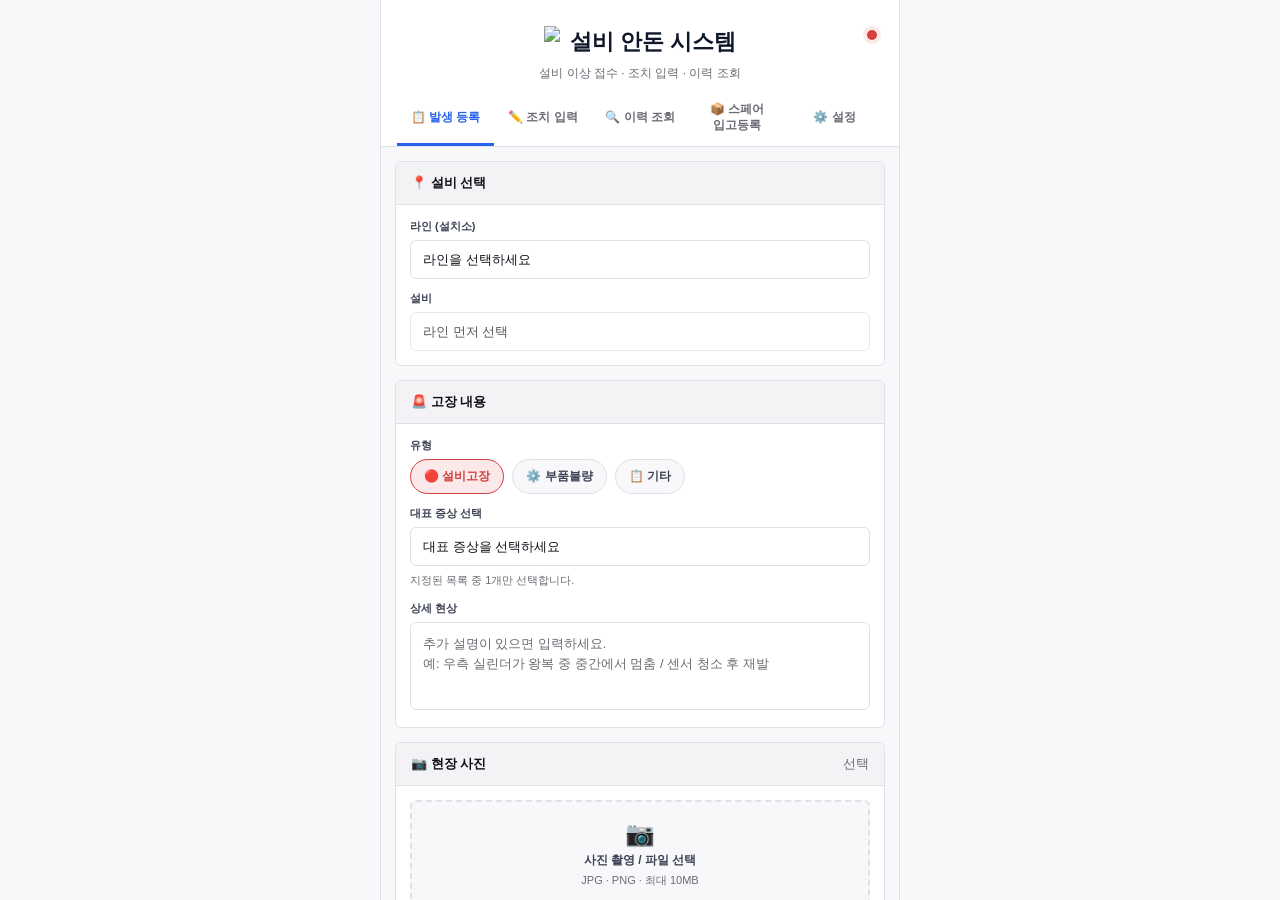
==== commit 7621076e: "현장 발생 등록에서 긴급도·라인정지 여부 입력 제거 입력 화면을 간략하게. 저장 값은 기본값(보통/생산가능)으로 계속 보내서 관리자 화면·알림이 읽는 priority, line_i" ====
--- a/report.html
+++ b/report.html
@@ -1,2716 +1,2695 @@
-﻿<!DOCTYPE html>
-<html lang="ko">
-
-<head>
-  <meta charset="UTF-8" />
-  <meta name="viewport" content="width=device-width, initial-scale=1.0, maximum-scale=1.0, user-scalable=no" />
-  <title>설비 안돈 시스템 — 현장</title>
-  <meta name="mobile-web-app-capable" content="yes" />
-  <meta name="apple-mobile-web-app-capable" content="yes" />
-  <meta name="apple-mobile-web-app-status-bar-style" content="black-translucent" />
-  <meta name="apple-mobile-web-app-title" content="AIT TPM" />
-  <meta name="theme-color" content="#1d4ed8" />
-  <link rel="manifest" href="manifest.json" />
-  <link rel="apple-touch-icon" href="ait-logo.png" />
-  <link rel="stylesheet" href="https://cdn.jsdelivr.net/gh/orioncactus/pretendard@v1.3.9/dist/web/variable/pretendardvariable-dynamic-subset.min.css" />
-
-  <style>
-    *,
-    *::before,
-    *::after {
-      box-sizing: border-box;
-      margin: 0;
-      padding: 0;
-    }
-
-    :root {
-      /* pp.aitkorea.app과 같은 색. 현장용이라 글자·버튼 크기와 6px 모서리는 유지 */
-      --bg: #f8f8fa;
-      --surface: #ffffff;
-      --surface2: #f8f8fa;
-      --border: #dde1e8;
-      --primary: #2563eb;
-      --primary-light: #eaf1fe;
-      --green: #189a4a;
-      --green-light: #e6f5ec;
-      --red: #d3403f;
-      --red-light: #fbe9e9;
-      --orange: #c75a1f;
-      --orange-light: #fdebe1;
-      --yellow: #d98c11;
-      --yellow-light: #fdf3e1;
-      --text: #0c1016;
-      --text2: #3c4254;
-      --text3: #6b6b74;
-      --shadow: none;
-      --shadow-md: 0 8px 28px rgba(15, 23, 42, 0.16);
-      --shadow-sm: none;
-      --r: 6px;
-      --rs: 6px;
-    }
-
-    html,
-    body {
-      height: 100%;
-      overflow: hidden;
-      background: var(--bg);
-    }
-
-    /* 목록을 아래로 당겨도 브라우저가 페이지를 새로고침하지 않게 */
-    html, body, .body, .sheet {
-      overscroll-behavior-y: contain;
-    }
-
-    body {
-      font-family: 'Pretendard Variable', Pretendard, 'Malgun Gothic', -apple-system, sans-serif;
-      color: var(--text);
-      font-size: 14px;
-      display: flex;
-      flex-direction: column;
-      max-width: 520px;
-      margin: 0 auto;
-      min-height: 100%;
-      background: var(--surface);
-      border-inline: 1px solid var(--border);
-    }
-
-    .hd {
-      background: var(--surface);
-      border-bottom: 1px solid var(--border);
-      flex-shrink: 0;
-      padding: 12px 16px 0;
-    }
-
-    .hd-top {
-      display: flex;
-      flex-direction: column;
-      align-items: center;
-      text-align: center;
-      gap: 6px;
-      padding: 14px 0 10px;
-      position: relative;
-    }
-
-    .hd-logo {
-      display: flex;
-      align-items: center;
-      justify-content: center;
-      font-size: 22px;
-      font-weight: 700;
-      color: #0f172a;
-    }
-
-    .hd-sub {
-      font-size: 12px;
-      color: var(--text3);
-      line-height: 1.5;
-    }
-
-    .dot {
-      width: 10px;
-      height: 10px;
-      border-radius: 50%;
-      background: var(--text3);
-      position: absolute;
-      top: 18px;
-      right: 6px;
-      box-shadow: 0 0 0 4px rgba(156, 163, 175, 0.12);
-    }
-
-    .dot.ok {
-      background: var(--green);
-      box-shadow: 0 0 0 4px rgba(22, 163, 74, 0.12);
-    }
-
-    .dot.err {
-      background: var(--red);
-      box-shadow: 0 0 0 4px rgba(239, 68, 68, 0.12);
-    }
-
-    .tabs {
-      display: flex;
-      overflow-x: auto;
-      scrollbar-width: none;
-    }
-
-    .tabs::-webkit-scrollbar {
-      display: none;
-    }
-
-    .tab {
-      flex: 1;
-      min-width: 72px;
-      padding: 10px 6px;
-      font-size: 12px;
-      font-weight: 700;
-      font-family: inherit;
-      background: none;
-      border: none;
-      border-bottom: 3px solid transparent;
-      color: var(--text3);
-      cursor: pointer;
-      transition: 0.18s ease;
-      white-space: nowrap;
-    }
-
-    .tab.on {
-      color: var(--primary);
-      border-bottom-color: var(--primary);
-    }
-
-    .body {
-      flex: 1;
-      overflow-y: auto;
-      padding: 14px;
-      -webkit-overflow-scrolling: touch;
-      background: var(--bg);
-    }
-
-    .page {
-      display: none;
-    }
-
-    .page.on {
-      display: block;
-    }
-
-    .card {
-      background: var(--surface);
-      border: 1px solid var(--border);
-      border-radius: var(--r);
-      box-shadow: var(--shadow-sm);
-      margin-bottom: 14px;
-      overflow: hidden;
-    }
-
-    .card-h {
-      padding: 12px 15px;
-      border-bottom: 1px solid var(--border);
-      background: #f3f3f5;
-      font-size: 13px;
-      font-weight: 700;
-      display: flex;
-      align-items: center;
-      justify-content: space-between;
-      color: var(--text);
-    }
-
-    .card-b {
-      padding: 14px;
-    }
-
-    .fg {
-      margin-bottom: 12px;
-    }
-
-    .fg:last-child {
-      margin-bottom: 0;
-    }
-
-    .fl {
-      display: block;
-      font-size: 11px;
-      font-weight: 700;
-      color: var(--text2);
-      margin-bottom: 6px;
-    }
-
-    .fc {
-      width: 100%;
-      padding: 11px 12px;
-      background: var(--surface);
-      border: 1px solid var(--border);
-      border-radius: var(--rs);
-      font-size: 13px;
-      font-family: inherit;
-      color: var(--text);
-      outline: none;
-      transition: 0.15s ease;
-      -webkit-appearance: none;
-    }
-
-    .fc:focus {
-      border-color: var(--primary);
-      background: var(--surface);
-    }
-
-    .fc::placeholder {
-      color: var(--text3);
-    }
-
-    textarea.fc {
-      resize: none;
-      min-height: 88px;
-      line-height: 1.6;
-    }
-
-    .chips {
-      display: flex;
-      flex-wrap: wrap;
-      gap: 8px;
-    }
-
-    .chip {
-      padding: 8px 13px;
-      border-radius: 999px;
-      font-size: 12px;
-      font-weight: 700;
-      border: 1px solid var(--border);
-      background: var(--surface2);
-      color: var(--text2);
-      cursor: pointer;
-      transition: 0.15s ease;
-    }
-
-    .chip:hover {
-      border-color: var(--primary);
-    }
-
-    .chip.c-on {
-      border-color: var(--primary);
-      background: var(--primary-light);
-      color: var(--primary);
-          }
-
-    .chip.c-긴급.c-on,
-    .chip.c-라인정지.c-on {
-      border-color: var(--red);
-      background: var(--red-light);
-      color: var(--red);
-    }
-
-    .chip.c-보통.c-on,
-    .chip.c-부분정지.c-on {
-      border-color: var(--yellow);
-      background: var(--yellow-light);
-      color: #b45309;
-    }
-
-    .chip.c-낮음.c-on,
-    .chip.c-생산가능.c-on {
-      border-color: var(--green);
-      background: var(--green-light);
-      color: var(--green);
-    }
-
-    .chip.c-설비고장.c-on {
-      border-color: var(--red);
-      background: var(--red-light);
-      color: var(--red);
-    }
-
-    .chip.c-부품불량.c-on {
-      border-color: var(--orange);
-      background: var(--orange-light);
-      color: var(--orange);
-    }
-
-    .chip.c-기타.c-on {
-      border-color: var(--primary);
-      background: var(--primary-light);
-      color: var(--primary);
-    }
-
-    .helper {
-      margin-top: 6px;
-      font-size: 11px;
-      color: var(--text3);
-      line-height: 1.5;
-    }
-
-    .pz {
-      border: 2px dashed var(--border);
-      border-radius: var(--rs);
-      padding: 18px 12px;
-      text-align: center;
-      cursor: pointer;
-      background: var(--surface2);
-      transition: 0.15s ease;
-    }
-
-    .pz:hover {
-      border-color: var(--primary);
-      background: var(--primary-light);
-    }
-
-    .pz-ico {
-      font-size: 24px;
-      margin-bottom: 4px;
-    }
-
-    .pz-txt {
-      font-size: 12px;
-      font-weight: 700;
-      color: var(--text2);
-    }
-
-    .pz-hint {
-      font-size: 11px;
-      color: var(--text3);
-      margin-top: 4px;
-    }
-
-    .photo-preview {
-      width: 100%;
-      max-height: 180px;
-      object-fit: cover;
-      border-radius: var(--rs);
-      margin-top: 10px;
-      display: none;
-      border: 1px solid var(--border);
-    }
-
-    .upst {
-      margin-top: 8px;
-      font-size: 11px;
-      padding: 6px 10px;
-      border-radius: var(--rs);
-      display: none;
-      font-weight: 600;
-    }
-
-    .upst.ing {
-      display: block;
-      background: var(--primary-light);
-      color: var(--primary);
-    }
-
-    .upst.ok {
-      display: block;
-      background: var(--green-light);
-      color: var(--green);
-    }
-
-    .upst.err {
-      display: block;
-      background: var(--red-light);
-      color: var(--red);
-    }
-
-    .btn {
-      width: 100%;
-      padding: 14px;
-      border-radius: var(--rs);
-      font-size: 14px;
-      font-weight: 700;
-      font-family: inherit;
-      cursor: pointer;
-      border: none;
-      transition: 0.15s ease;
-    }
-
-    .btn-p {
-      background: var(--primary);
-      color: #fff;
-    }
-
-    .btn-p:active {
-      transform: scale(0.98);
-    }
-
-    .btn-p:disabled {
-      opacity: 0.6;
-      cursor: not-allowed;
-      transform: none;
-    }
-
-    .btn-s {
-      background: var(--surface);
-      border: 1px solid var(--border);
-      color: var(--text2);
-    }
-
-    .btn-sm {
-      width: auto;
-      padding: 8px 14px;
-      font-size: 12px;
-      border-radius: var(--rs);
-    }
-
-    .ok-screen {
-      display: none;
-      text-align: center;
-      padding: 34px 16px;
-    }
-
-    .ok-ico {
-      font-size: 56px;
-      margin-bottom: 12px;
-      animation: pop 0.5s cubic-bezier(.175, .885, .32, 1.275);
-    }
-
-    @keyframes pop {
-      0% {
-        transform: scale(0);
-      }
-
-      100% {
-        transform: scale(1);
-      }
-    }
-
-    .ok-title {
-      font-size: 21px;
-      font-weight: 800;
-      color: var(--green);
-      margin-bottom: 6px;
-    }
-
-    .ok-sub {
-      font-size: 13px;
-      color: var(--text3);
-      line-height: 1.7;
-    }
-
-    .ok-no {
-      font-size: 28px;
-      font-weight: 800;
-      color: var(--primary);
-      margin: 14px 0;
-    }
-
-    .ri {
-      background: var(--surface);
-      border: 1px solid var(--border);
-      border-radius: var(--r);
-      padding: 12px 14px;
-      margin-bottom: 10px;
-      cursor: pointer;
-      box-shadow: var(--shadow-sm);
-      transition: 0.15s ease;
-      position: relative;
-    }
-
-    .ri:hover {
-      box-shadow: var(--shadow);
-    }
-
-    .ri-top {
-      display: flex;
-      align-items: center;
-      gap: 8px;
-      margin-bottom: 6px;
-    }
-
-    .ri-code {
-      font-size: 13px;
-      font-weight: 800;
-      color: var(--primary);
-    }
-
-    .ri-bgs {
-      margin-left: auto;
-      display: flex;
-      gap: 6px;
-      flex-wrap: wrap;
-    }
-
-    .ri-sym {
-      font-size: 12px;
-      color: var(--text2);
-      line-height: 1.5;
-      margin-bottom: 6px;
-      display: -webkit-box;
-      -webkit-line-clamp: 2;
-      -webkit-box-orient: vertical;
-      overflow: hidden;
-    }
-
-    .ri-meta {
-      font-size: 11px;
-      color: var(--text3);
-      display: flex;
-      gap: 8px;
-      flex-wrap: wrap;
-      align-items: center;
-    }
-
-    .elapsed {
-      font-size: 11px;
-      font-weight: 800;
-      padding: 3px 8px;
-      border-radius: 999px;
-    }
-
-    .elapsed.e-ok {
-      background: var(--green-light);
-      color: var(--green);
-    }
-
-    .elapsed.e-warn {
-      background: var(--yellow-light);
-      color: #b45309;
-    }
-
-    .elapsed.e-over {
-      background: var(--orange-light);
-      color: var(--orange);
-    }
-
-    .elapsed.e-crit {
-      background: var(--red-light);
-      color: var(--red);
-    }
-
-    .bdg {
-      display: inline-flex;
-      align-items: center;
-      padding: 3px 9px;
-      border-radius: 999px;
-      font-size: 11px;
-      font-weight: 800;
-    }
-
-    .bdg-접수 {
-      background: var(--yellow-light);
-      color: #b45309;
-    }
-
-    .bdg-확인중 {
-      background: #e8f1ff;
-      color: #2563eb;
-    }
-
-    .bdg-수리중 {
-      background: var(--orange-light);
-      color: var(--orange);
-    }
-
-    .bdg-완료 {
-      background: var(--green-light);
-      color: var(--green);
-    }
-
-    .bdg-긴급 {
-      background: var(--red-light);
-      color: var(--red);
-    }
-
-    .bdg-보통 {
-      background: var(--yellow-light);
-      color: #b45309;
-    }
-
-    .bdg-낮음 {
-      background: var(--green-light);
-      color: var(--green);
-    }
-
-    .frow {
-      display: flex;
-      gap: 6px;
-      overflow-x: auto;
-      margin-bottom: 12px;
-      scrollbar-width: none;
-      padding-bottom: 2px;
-    }
-
-    .frow::-webkit-scrollbar {
-      display: none;
-    }
-
-    .fchip {
-      padding: 7px 13px;
-      border-radius: 999px;
-      font-size: 12px;
-      font-weight: 700;
-      border: 1px solid var(--border);
-      background: var(--surface);
-      color: var(--text3);
-      cursor: pointer;
-      white-space: nowrap;
-      transition: 0.15s ease;
-    }
-
-    .fchip.on {
-      background: var(--primary);
-      border-color: var(--primary);
-      color: #fff;
-    }
-
-    .mstats {
-      display: grid;
-      grid-template-columns: repeat(3, 1fr);
-      gap: 8px;
-      margin-bottom: 12px;
-    }
-
-    .ms {
-      background: var(--surface);
-      border: 1px solid var(--border);
-      border-left: 3px solid var(--primary);
-      border-radius: var(--r);
-      padding: 12px 8px;
-      text-align: center;
-      box-shadow: var(--shadow-sm);
-    }
-
-    .ms-v {
-      font-size: 22px;
-      font-weight: 800;
-      line-height: 1;
-      margin-bottom: 4px;
-    }
-
-    .ms-l {
-      font-size: 10px;
-      color: var(--text3);
-      font-weight: 600;
-    }
-
-    .ms-v.r {
-      color: var(--red);
-    }
-
-    .ms-v.g {
-      color: var(--green);
-    }
-
-    .ms-v.o {
-      color: var(--orange);
-    }
-
-    .ov {
-      display: none;
-      position: fixed;
-      inset: 0;
-      background: rgba(17, 24, 39, 0.42);
-      z-index: 200;
-      align-items: center;
-      justify-content: center;
-      padding: 14px;
-    }
-
-    .ov.on {
-      display: flex;
-    }
-
-    .sheet {
-      background: var(--surface);
-      border-radius: 8px;
-      width: 100%;
-      max-width: 520px;
-      max-height: 92vh;
-      overflow-y: auto;
-      box-shadow: var(--shadow);
-      padding-bottom: env(safe-area-inset-bottom, 16px);
-    }
-
-    .sh-handle {
-      width: 42px;
-      height: 4px;
-      background: var(--border);
-      border-radius: 999px;
-      margin: 12px auto 14px;
-    }
-
-    .sh-title {
-      font-size: 16px;
-      font-weight: 800;
-      padding: 0 18px 12px;
-      border-bottom: 1px solid var(--border);
-    }
-
-    .sh-body {
-      padding: 14px 18px;
-    }
-
-    .sh-foot {
-      padding: 12px 18px;
-      display: flex;
-      flex-direction: column;
-      gap: 8px;
-    }
-
-    .empty {
-      text-align: center;
-      padding: 32px 16px;
-      color: var(--text3);
-      font-size: 13px;
-    }
-
-    .empty-ico {
-      font-size: 32px;
-      margin-bottom: 8px;
-    }
-
-    .equip-lock {
-      background: var(--surface2);
-      border: 1px solid var(--border);
-      border-radius: var(--r);
-      padding: 14px;
-      margin-bottom: 12px;
-      display: none;
-      flex-direction: column;
-      align-items: center;
-      text-align: center;
-      gap: 12px;
-    }
-
-    .equip-lock img {
-      width: 100%;
-      max-width: 420px;
-      height: 420px;
-      border-radius: var(--r);
-      object-fit: cover;
-      border: 1px solid var(--border);
-      background: var(--surface);
-      box-shadow: var(--shadow);
-      display: block;
-      margin: 0 auto;
-    }
-
-    .equip-lock-title {
-      font-size: 15px;
-      font-weight: 800;
-      color: var(--text);
-      margin-bottom: 4px;
-    }
-
-    .equip-lock-meta {
-      font-size: 12px;
-      color: var(--text3);
-      line-height: 1.6;
-    }
-
-    .badge-inline {
-      display: inline-flex;
-      align-items: center;
-      gap: 5px;
-      padding: 4px 8px;
-      border-radius: 999px;
-      font-size: 11px;
-      font-weight: 800;
-      background: var(--surface);
-      border: 1px solid var(--border);
-      color: var(--primary);
-      margin-top: 6px;
-    }
-
-    #eqInfo {
-      display: none;
-      margin-top: 10px;
-      padding: 14px;
-      background: var(--primary-light);
-      border-radius: var(--r);
-      font-size: 12px;
-      flex-direction: column;
-      align-items: center;
-      text-align: center;
-      gap: 12px;
-    }
-
-    #eqImg {
-      width: 100%;
-      max-width: 420px;
-      height: 420px;
-      border-radius: var(--r);
-      object-fit: cover;
-      display: none;
-      border: 1px solid var(--border);
-      box-shadow: var(--shadow);
-      margin: 0 auto;
-    }
-
-    .repeat-list {
-      display: grid;
-      gap: 8px;
-      margin-top: 10px;
-    }
-
-    .repeat-btn {
-      width: 100%;
-      text-align: left;
-      border: 1px solid var(--border);
-      background: var(--surface2);
-      border-radius: var(--rs);
-      padding: 10px 12px;
-      cursor: pointer;
-      transition: 0.15s ease;
-    }
-
-    .repeat-btn:hover {
-      border-color: var(--primary);
-      background: var(--primary-light);
-    }
-
-    .repeat-title {
-      font-size: 12px;
-      font-weight: 700;
-      color: var(--text);
-      margin-bottom: 4px;
-    }
-
-    .repeat-meta {
-      font-size: 11px;
-      color: var(--text3);
-      line-height: 1.5;
-    }
-
-    @media (max-width: 480px) {
-
-      #eqImg,
-      .equip-lock img {
-        max-width: 100%;
-        height: 320px;
-      }
-    }
-  </style>
-</head>
-
-<body>
-  <div class="hd">
-    <div class="hd-top">
-      <div class="hd-logo">
-        <img src="ait-logo.png" style="height:32px;vertical-align:middle;margin-right:10px" />
-        설비 안돈 시스템
-      </div>
-      <div class="hd-sub">설비 이상 접수 · 조치 입력 · 이력 조회</div>
-      <div class="dot" id="dot"></div>
-    </div>
-
-    <div class="tabs">
-      <button class="tab on" onclick="go('reg', this)">📋 발생 등록</button>
-      <button class="tab" onclick="go('act', this)">✏️ 조치 입력</button>
-      <button class="tab" onclick="go('lkp', this)">🔍 이력 조회</button>
-      <button class="tab" style="white-space:normal;line-height:1.3" onclick="go('in', this)">📦 스페어<br>입고등록</button>
-      <button class="tab" onclick="goSet(this)">⚙️ 설정</button>
-    </div>
-  </div>
-
-  <div class="body">
-    <div class="page on" id="page-reg">
-      <div class="ok-screen" id="ok-scr">
-        <div class="ok-ico">✅</div>
-        <div class="ok-title">접수 완료</div>
-        <div class="ok-sub">신고가 정상 접수되었습니다.<br />담당자 확인 후 조치가 진행됩니다.</div>
-        <div class="ok-no" id="ok-no">#—</div>
-        <button class="btn btn-p" style="max-width:220px;margin:0 auto" onclick="resetReg()">🔄 새 접수하기</button>
-      </div>
-
-      <div id="reg-form">
-        <div class="equip-lock" id="equipLockBox">
-          <img id="equipLockImg" src="" alt="설비 이미지" style="display:none" />
-          <div style="flex:1; min-width:0;">
-            <div class="equip-lock-title" id="equipLockTitle">선택 설비</div>
-            <div class="equip-lock-meta" id="equipLockMeta">설비 정보</div>
-            <div class="badge-inline" id="equipLockBadge">고정 진입</div>
-          </div>
-        </div>
-
-        <div class="card" id="equipSelectCard">
-          <div class="card-h">📍 설비 선택</div>
-          <div class="card-b">
-            <div class="fg">
-              <label class="fl">라인 (설치소)</label>
-              <select class="fc" id="rLine" onchange="onLine()">
-                <option value="" disabled selected>라인을 선택하세요</option>
-              </select>
-            </div>
-
-            <div class="fg">
-              <label class="fl">설비</label>
-              <select class="fc" id="rEquip" disabled onchange="onEquip()">
-                <option value="" disabled selected>라인 먼저 선택</option>
-              </select>
-
-              <div id="eqInfo">
-                <img id="eqImg" src="" alt="equip" />
-                <div style="min-width:0;width:100%">
-                  <b id="eqName" style="display:block;font-size:15px;color:var(--text);margin-bottom:4px">—</b>
-                  <div style="color:var(--text3);line-height:1.6" id="eqMeta"></div>
-                </div>
-              </div>
-            </div>
-          </div>
-        </div>
-
-        <div class="card" id="repeatCard" style="display:none;">
-          <div class="card-h">🔁 같은 증상 재발 빠른 접수</div>
-          <div class="card-b">
-            <div class="helper" style="margin-top:0">최근 이력 3건을 눌러 빠르게 증상을 채울 수 있습니다.</div>
-            <div class="repeat-list" id="repeatList"></div>
-          </div>
-        </div>
-
-        <div class="card">
-          <div class="card-h">🚨 고장 내용</div>
-          <div class="card-b">
-            <div class="fg">
-              <label class="fl">유형</label>
-              <div class="chips" id="typeC">
-                <button type="button" class="chip c-설비고장 c-on" data-v="설비고장" onclick="selC(this,'t')">🔴 설비고장</button>
-                <button type="button" class="chip" data-v="부품불량" onclick="selC(this,'t')">⚙️ 부품불량</button>
-                <button type="button" class="chip" data-v="기타" onclick="selC(this,'t')">📋 기타</button>
-              </div>
-            </div>
-
-            <div class="fg">
-              <label class="fl">긴급도</label>
-              <div class="chips" id="priC">
-                <button type="button" class="chip c-긴급" data-v="긴급" onclick="selC(this,'p')">🔴 긴급</button>
-                <button type="button" class="chip c-보통 c-on" data-v="보통" onclick="selC(this,'p')">🟠 보통</button>
-                <button type="button" class="chip c-낮음" data-v="낮음" onclick="selC(this,'p')">🟢 낮음</button>
-              </div>
-              <div class="helper">긴급: 라인 정지 / 안전위험 / 연기·누유 / 즉시 조치 필요</div>
-            </div>
-
-            <div class="fg">
-              <label class="fl">라인정지 여부</label>
-              <div class="chips" id="impactC">
-                <button type="button" class="chip c-라인정지" data-v="라인정지" onclick="selC(this,'i')">⛔ 라인정지</button>
-                <button type="button" class="chip c-부분정지" data-v="부분정지" onclick="selC(this,'i')">⚠️ 부분정지</button>
-                <button type="button" class="chip c-생산가능 c-on" data-v="생산가능" onclick="selC(this,'i')">✅ 생산가능</button>
-              </div>
-            </div>
-
-            <div class="fg">
-              <label class="fl">대표 증상 선택</label>
-              <select class="fc" id="rSymTag">
-                <option value="" selected>대표 증상을 선택하세요</option>
-              </select>
-              <div class="helper">지정된 목록 중 1개만 선택합니다.</div>
-            </div>
-
-            <div class="fg">
-              <label class="fl">상세 현상</label>
-              <textarea class="fc" id="rSym"
-                placeholder="추가 설명이 있으면 입력하세요.&#10;예: 우측 실린더가 왕복 중 중간에서 멈춤 / 센서 청소 후 재발"></textarea>
-            </div>
-          </div>
-        </div>
-
-        <div class="card">
-          <div class="card-h">📷 현장 사진 <span style="font-weight:500;color:var(--text3)">선택</span></div>
-          <div class="card-b">
-            <div class="pz" onclick="document.getElementById('pInput').click()">
-              <div class="pz-ico">📷</div>
-              <div class="pz-txt">사진 촬영 / 파일 선택</div>
-              <div class="pz-hint">JPG · PNG · 최대 10MB</div>
-              <input type="file" id="pInput" accept="image/*" capture="environment" style="display:none"
-                onchange="onPhoto(this)" />
-              <img id="pPrev" class="photo-preview" alt="" />
-            </div>
-            <div class="upst" id="upSt"></div>
-          </div>
-        </div>
-
-        <button class="btn btn-p" id="regBtn" onclick="submitReg()">📋 접수 저장</button>
-      </div>
-    </div>
-
-    <div class="page" id="page-act">
-      <!-- 통계 카드 -->
-      <div class="mstats">
-        <div class="ms">
-          <div class="ms-v r" id="cOpen">—</div>
-          <div class="ms-l">미완료</div>
-        </div>
-        <div class="ms">
-          <div class="ms-v o" id="cOver">—</div>
-          <div class="ms-l">24h초과</div>
-        </div>
-        <div class="ms">
-          <div class="ms-v g" id="cDone">—</div>
-          <div class="ms-l">완료</div>
-        </div>
-      </div>
-
-      <!-- 상태 필터 칩 -->
-      <div class="frow" id="sfRow">
-        <button class="fchip on" onclick="sflt('',this)">전체</button>
-        <button class="fchip" onclick="sflt('접수',this)">📥 접수</button>
-        <button class="fchip" onclick="sflt('확인중',this)">🔍 확인중</button>
-        <button class="fchip" onclick="sflt('수리중',this)">🔨 수리중</button>
-        <button class="fchip" onclick="sflt('완료',this)">✅ 완료</button>
-      </div>
-
-      <!-- 연/월 필터 -->
-      <div style="display:flex;gap:8px;padding:0 0 10px;">
-        <select class="fc" id="actYear" onchange="renderAct()" style="flex:1;font-size:12px;padding:7px 10px;border-radius:6px;"></select>
-        <select class="fc" id="actMonth" onchange="renderAct()" style="flex:1;font-size:12px;padding:7px 10px;border-radius:6px;">
-          <option value="">전체 월</option>
-          <option value="01">1월</option><option value="02">2월</option><option value="03">3월</option>
-          <option value="04">4월</option><option value="05">5월</option><option value="06">6월</option>
-          <option value="07">7월</option><option value="08">8월</option><option value="09">9월</option>
-          <option value="10">10월</option><option value="11">11월</option><option value="12">12월</option>
-        </select>
-      </div>
-
-      <div id="actArea">
-        <div class="empty">
-          <div class="empty-ico">📋</div>
-          탭을 클릭하면 목록 표시
-        </div>
-      </div>
-    </div>
-
-    <div class="page" id="page-in">
-      <div class="card">
-        <div class="card-h">📦 스페어 입고등록</div>
-        <div class="card-b">
-          <div class="fg">
-            <label class="fl">부품 검색 <span style="color:var(--red);font-size:9px">필수</span></label>
-            <div style="position:relative;">
-              <input class="fc" id="inPartSearch" placeholder="부품명, 규격, 코드 검색" oninput="searchInPart()" onfocus="searchInPart()" autocomplete="off" />
-              <div id="inPartAc" style="position:absolute;top:100%;left:0;right:0;background:#fff;border:1px solid var(--border);border-radius:6px;max-height:200px;overflow-y:auto;z-index:100;display:none;box-shadow:var(--shadow);"></div>
-            </div>
-            <div id="inPartSelected" style="margin-top:8px;padding:10px 12px;background:var(--primary-light);border-radius:6px;font-size:13px;font-weight:600;color:var(--primary);display:none;justify-content:space-between;align-items:center;">
-              <span id="inPartLabel">—</span>
-              <button type="button" onclick="clearInPart()" style="border:none;background:none;color:var(--text3);font-size:16px;cursor:pointer;padding:0 4px;">×</button>
-            </div>
-            <input type="hidden" id="inPartMasterId" />
-          </div>
-
-          <div class="fg">
-            <label class="fl">입고 수량 <span style="color:var(--red);font-size:9px">필수</span></label>
-            <input class="fc" id="inQty" type="number" min="1" value="1" placeholder="수량 입력" />
-          </div>
-
-          <div class="fg">
-            <label class="fl">담당자</label>
-            <input class="fc" id="inWorker" placeholder="이름 입력" />
-          </div>
-
-          <div class="fg">
-            <label class="fl">메모 <span style="color:var(--text3);font-size:9px">선택</span></label>
-            <input class="fc" id="inMemo" placeholder="예: 정기발주 입고, 긴급 구매" />
-          </div>
-
-          <button class="btn btn-p" onclick="submitIn()">📦 입고 저장</button>
-        </div>
-      </div>
-    </div>
-
-    <div class="page" id="page-lkp">
-      <div class="card">
-        <div class="card-b" style="padding:12px 14px">
-          <div class="fg">
-            <label class="fl">라인 필터</label>
-            <select class="fc" id="lLine" onchange="loadLkp()">
-              <option value="">전체</option>
-            </select>
-          </div>
-
-          <div class="fg" style="margin-bottom:0">
-            <label class="fl">설비코드 / 설비명 검색</label>
-            <input class="fc" id="lQ" placeholder="검색어..." oninput="filterLkp()" />
-          </div>
-        </div>
-      </div>
-
-      <div id="lkpArea">
-        <div class="empty">
-          <div class="empty-ico">🔍</div>
-          탭 클릭 시 이력 표시
-        </div>
-      </div>
-    </div>
-
-    <div class="page" id="page-set">
-      <div class="card">
-        <div class="card-h">⚙️ 서버 연결</div>
-        <div class="card-b">
-          <div class="fg">
-            <label class="fl">Base URL</label>
-            <input class="fc" id="sUrl" placeholder="https://tpm.aitkorea.app/api" />
-            <div style="font-size:10px;color:var(--text3);margin-top:4px">
-              예: https://tpm.aitkorea.app/api
-            </div>
-          </div>
-
-          <div style="display:flex;gap:8px;margin-top:4px">
-            <button class="btn btn-p btn-sm" onclick="saveCfg()">💾 저장</button>
-            <button class="btn btn-s btn-sm" onclick="testConn()">🔌 테스트</button>
-          </div>
-
-          <div id="sRes" style="margin-top:8px;font-size:12px"></div>
-        </div>
-      </div>
-
-      <!-- 🔔 푸시 알람 카드 -->
-      <div class="card" style="margin-top:12px">
-        <div class="card-h">🔔 푸시 알람</div>
-        <div class="card-b">
-          <div style="font-size:12px;color:var(--text3);margin-bottom:10px">
-            고장 접수 및 조치 완료 시 이 기기로 알림을 받습니다.
-          </div>
-          <!-- iOS 비PWA: 홈화면 추가 안내 -->
-          <div id="iosGuide" style="display:none;background:#fef9c3;border:1px solid #fde047;border-radius:6px;padding:12px;font-size:12px;line-height:1.8;color:#713f12">
-            📲 <strong>아이폰 알림 설정 방법</strong><br>
-            ① Safari 하단 <strong>공유 버튼(□↑)</strong> 탭<br>
-            ② <strong>"홈 화면에 추가"</strong> 선택 → 추가<br>
-            ③ 홈화면 <strong>AIT TPM 아이콘</strong>으로 앱 실행<br>
-            ④ 설정 탭 → 🔔 알림 허용 클릭<br>
-            <span style="color:#92400e;font-size:11px">※ iOS 16.4 이상 + Safari에서만 가능</span>
-          </div>
-          <div style="margin-top:10px;background:var(--surface2);border:1px solid var(--border);border-radius:6px;padding:14px;display:flex;justify-content:space-between;align-items:center;gap:12px;">
-            <div style="min-width:0;">
-              <div id="pushStatusTxt" style="font-size:13px;font-weight:600;color:var(--text)">상태 확인 중...</div>
-              <div style="font-size:11px;color:var(--text3);margin-top:2px">고장접수·완료 시 즉시 알림</div>
-            </div>
-            <button id="pushToggleBtn" onclick="handlePushToggle()" style="flex-shrink:0;padding:10px 18px;border-radius:6px;border:none;font-size:13px;font-weight:700;cursor:pointer;background:var(--primary);color:#fff;min-width:88px;transition:background 0.2s;">🔔 알림 허용</button>
-          </div>
-          <div id="pushMsg" style="margin-top:8px;font-size:12px;color:var(--danger)"></div>
-        </div>
-      </div>
-    </div>
-  </div>
-
-  <div class="ov" id="actOv">
-    <div class="sheet">
-      <div class="sh-handle"></div>
-      <div class="sh-title" id="actTitle">✏️ 조치 입력</div>
-
-      <div class="sh-body">
-        <input type="hidden" id="actRid" />
-        <input type="hidden" id="actCode" />
-
-        <!-- 설비 사진 (라인명/설비명 위) -->
-        <div id="actEquipPhotoWrap" style="display:none;margin-bottom:12px;border-radius:6px;overflow:hidden;border:1px solid var(--border);"></div>
-
-        <!-- 라인명 + 설비명 정보 -->
-        <div id="actEquipInfo" style="display:none;background:var(--surface2);border:1px solid var(--border);border-radius:6px;padding:12px 14px;margin-bottom:14px;">
-          <div style="display:flex;justify-content:space-between;align-items:center;gap:8px;flex-wrap:wrap;">
-            <div>
-              <div style="font-size:10px;color:var(--text3);margin-bottom:2px;">라인명</div>
-              <div id="actEquipLocation" style="font-size:13px;font-weight:700;color:var(--text);">—</div>
-            </div>
-            <div style="width:1px;height:32px;background:var(--border);"></div>
-            <div style="flex:1;min-width:0;">
-              <div style="font-size:10px;color:var(--text3);margin-bottom:2px;">설비명</div>
-              <div id="actEquipName" style="font-size:13px;font-weight:700;color:var(--text);white-space:nowrap;overflow:hidden;text-overflow:ellipsis;">—</div>
-            </div>
-            <div style="width:1px;height:32px;background:var(--border);"></div>
-            <div>
-              <div style="font-size:10px;color:var(--text3);margin-bottom:2px;">현재상태</div>
-              <div id="actEquipStatus" style="font-size:13px;font-weight:700;">—</div>
-            </div>
-          </div>
-        </div>
-
-        <div class="fg">
-          <label class="fl">상태 변경</label>
-          <select class="fc" id="actSt">
-            <option value="">변경 안함</option>
-            <option>접수</option>
-            <option>확인중</option>
-            <option>수리중</option>
-            <option>완료</option>
-          </select>
-        </div>
-
-        <div class="fg">
-          <label class="fl">조치자</label>
-          <input class="fc" id="actTech" placeholder="이름" />
-        </div>
-
-        <div class="fg">
-          <label class="fl">다운타임(분)</label>
-          <input class="fc" id="actDt" type="number" placeholder="0" />
-        </div>
-
-        <!-- 고장접수 사진 (다운타임 아래) -->
-        <div id="actReportPhotoWrap" style="display:none;margin-bottom:14px;">
-          <div style="font-size:11px;color:var(--text3);margin-bottom:6px;">📷 고장접수 사진</div>
-          <img id="actReportPhotoImg" src="" style="width:100%;max-height:200px;object-fit:cover;border-radius:6px;border:1px solid var(--border);display:block;" />
-        </div>
-
-        <div class="fg">
-          <label class="fl">원인 대분류 <span style="color:var(--red);font-size:9px">필수</span></label>
-          <select class="fc" id="actCauseGroup" onchange="onCauseGroupChange()">
-            <option value="">-- 선택 --</option>
-            <option>기계</option>
-            <option>전기</option>
-            <option>제어/센서</option>
-            <option>부품/자재</option>
-            <option>작업조건</option>
-            <option>작업자</option>
-            <option>외주/공급</option>
-            <option>예방보전</option>
-            <option>기타</option>
-          </select>
-        </div>
-
-        <div class="fg">
-          <label class="fl">원인 소분류 <span style="color:var(--red);font-size:9px">필수</span></label>
-          <select class="fc" id="actCause">
-            <option value="">대분류 먼저 선택</option>
-          </select>
-        </div>
-
-        <div class="fg">
-          <label class="fl">조치 내용</label>
-          <textarea class="fc" id="actDetail" placeholder="수행한 조치 내용을 입력하세요"></textarea>
-        </div>
-
-        <div class="fg">
-          <label class="fl">조치 사진 <span style="color:var(--text3);font-size:9px">선택</span></label>
-          <div class="pz" onclick="document.getElementById('actPhotoInput').click()" style="cursor:pointer;">
-            <input type="file" id="actPhotoInput" accept="image/*" capture="environment" style="display:none" onchange="onActPhoto(this)" />
-            <div class="pz-txt" id="actPhotoTxt">📷 사진 촬영 / 파일 선택</div>
-            <img id="actPhotoPrev" class="photo-preview" alt="" style="display:none;" />
-          </div>
-          <div id="actUpSt" class="upst" style="display:none;margin-top:6px;"></div>
-        </div>
-
-        <div class="fg">
-          <label class="fl">사용 부품 <span style="color:var(--text3);font-size:9px">선택</span></label>
-          <!-- 연결된 부품 칩 (빠른 선택용) -->
-          <div id="actLinkedPartsList" style="display:flex;flex-wrap:wrap;gap:6px;margin-bottom:8px;min-height:0;"></div>
-          <!-- 전체 부품 검색 (항상 활성) -->
-          <div style="position:relative;">
-            <input class="fc" id="actPartSearch" placeholder="전체 부품 검색 (부품명·규격·코드)" oninput="searchActParts()"
-              onfocus="searchActParts()" autocomplete="off" />
-            <div id="actPartAc"
-              style="position:absolute; top:100%; left:0; right:0; background:#fff; border:1px solid var(--border); border-radius:6px; max-height:180px; overflow-y:auto; z-index:100; display:none; box-shadow:var(--shadow-md);">
-            </div>
-          </div>
-          <div id="actPartSelected" style="margin-top:10px; display:flex; flex-direction:column; gap:6px;"></div>
-        </div>
-
-        <div style="background:#fff5f5;border-radius:6px;padding:12px;margin-top:4px;display:flex;flex-direction:column;gap:10px;">
-          <div class="fg" style="margin:0">
-            <label class="fl">지연 분류 <span style="color:var(--red);font-size:9px">지연시 필수</span></label>
-            <select class="fc" id="actDlyCat">
-              <option value="">해당없음</option>
-              <option>부품미입고</option>
-              <option>외주대기</option>
-              <option>자재부족</option>
-              <option>인력부족</option>
-              <option>타부서협조</option>
-              <option>우선순위조정</option>
-              <option>기타</option>
-            </select>
-          </div>
-          <div class="fg" id="dlyReasonWrap" style="display:none;margin:0">
-            <label class="fl">지연 사유 상세 <span style="color:var(--red);font-size:9px">필수</span></label>
-            <input class="fc" id="actDlyReason" placeholder="구체적인 지연 사유를 입력하세요" />
-          </div>
-        </div>
-      </div>
-
-      <div class="sh-foot">
-        <button class="btn btn-p" onclick="submitAct()">📋 조치 저장</button>
-        <button class="btn btn-s" onclick="closeAct()">취소</button>
-      </div>
-    </div>
-  </div>
-
-  <script>
-    // API는 FastAPI(https://tpm.aitkorea.app/api). 예전 n8n/ngrok 주소가 브라우저에 남아 있어도 무시한다.
-    const cleanBase = (v) => { v = String(v || "").trim().replace(/\/+$/, ""); return /ngrok|n8n\.aitkorea\.app/i.test(v) ? "" : v; };
-    let BASE = cleanBase(localStorage.getItem("baseUrl")) ||
-      (location.hostname === "tpm.aitkorea.app" ? `${location.origin}/api` : "https://tpm.aitkorea.app/api");
-
-    function normalizeDriveUrl(url) {
-      const src = String(url ?? '').trim();
-      if (!src || src === 'undefined' || src === 'null') return '';
-      const match = src.match(/\/file\/d\/([^/?#]+)/);
-      if (match) return `https://drive.google.com/thumbnail?id=${match[1]}&sz=w800`;
-      return src;
-    }
-
-    let equips = [];
-    let reports = [];
-    let lookupData = [];
-    let photoUrl = "";
-    let actPhotoUrl = "";
-    let curStatusFlt = "";
-    let lockedEquipCode = "";
-    let selType = "설비고장";
-    let selPri = "보통";
-    let selImpact = "생산가능";
-
-    const symptomOptions = [
-      "설비고장",
-      "작동불가",
-      "간헐 정지",
-      "기동 불량",
-      "속도 저하",
-      "비정상 소음",
-      "진동 발생",
-      "걸림 발생",
-      "움직임 이상",
-      "위치 불량",
-      "파손",
-      "감지 불량",
-      "오동작",
-      "자동운전 불가",
-      "압력 이상",
-      "온도 이상",
-      "생산 불량 발생",
-      "누유",
-      "에어 누설",
-      "과열",
-      "연기 발생",
-      "타는 냄새",
-      "이물 끼임",
-      "부품 이탈",
-      "안전문 이상",
-      "인터락 이상",
-      "벨트 이상"
-    ];
-
-    const causeMap = {
-      "기계": ["체결 풀림", "축정렬 불량", "베어링 마모", "기어 마모", "벨트 장력 불량", "체인 이탈", "윤활 불량", "구조물 간섭", "파손", "이물 끼임"],
-      "전기": ["전원 불량", "배선 단선", "접촉 불량", "차단기 트립", "모터 불량", "인버터 불량", "릴레이 불량", "퓨즈 단선"],
-      "제어/센서": ["센서 오염", "센서 위치 틀어짐", "센서 단선", "신호 이상", "PLC 로직 이상", "인터락 오류", "통신 불량", "설정값 오류"],
-      "부품/자재": ["부품 수명 종료", "부품 규격 불일치", "품질 불량 부품", "자재 미입고", "자재 부족", "예비품 없음"],
-      "작업조건": ["조건값 설정 오류", "과부하 운전", "온도/습도 영향", "청소 미흡", "정렬 불량 상태 운전"],
-      "작업자": ["오조작", "세팅 미흡", "점검 누락", "표준 미준수", "교육 부족"],
-      "외주/공급": ["외주 대기", "제조사 지원 대기", "납기 지연", "수입 부품 대기"],
-      "예방보전": ["점검주기 미준수", "예방교체 누락", "정기점검 미흡", "윤활관리 미흡"],
-      "기타": ["원인 미확정", "복합원인", "추가분석 필요", "기타"]
-    };
-
-    function getQueryParams() {
-      const params = new URLSearchParams(window.location.search);
-      return { equip: (params.get("equip") || "").trim() };
-    }
-
-    const SET_PW = "ait1234";
-    const SET_PW_KEY = "ait_set_unlocked";
-
-    function goSet(el) {
-      const unlocked = sessionStorage.getItem(SET_PW_KEY) === "1";
-      if (!unlocked) {
-        const pw = prompt("설정 비밀번호를 입력하세요");
-        if (pw === null) return; // 취소
-        if (pw !== SET_PW) {
-          alert("비밀번호가 틀렸습니다.");
-          return;
-        }
-        sessionStorage.setItem(SET_PW_KEY, "1");
-      }
-      go("set", el);
-    }
-
-    function go(id, el) {
-      document.querySelectorAll(".page").forEach((p) => p.classList.remove("on"));
-      document.querySelectorAll(".tab").forEach((t) => t.classList.remove("on"));
-      document.getElementById("page-" + id).classList.add("on");
-      if (el) el.classList.add("on");
-      if (id === "act") loadAct();
-      if (id === "in") loadAllParts();
-      if (id === "lkp") loadLkp();
-      if (id === "set") document.getElementById("sUrl").value = BASE;
-    }
-
-    async function api(path, opts = {}) {
-      const res = await fetch(BASE + path, {
-        // GET은 커스텀 헤더 없이 보내 CORS 사전요청(OPTIONS, 약 1초)을 피함
-        headers: opts.body ? { "Content-Type": "application/json" } : {},
-        ...opts
-      });
-      if (!res.ok) {
-        const errText = await res.text();
-        throw new Error(`HTTP ${res.status}: ${errText}`);
-      }
-      return res.json();
-    }
-
-    function normalizeStatus(value) {
-      const v = String(value ?? "").trim();
-      if (!v) return "접수";
-      if (v.includes("확인")) return "확인중";
-      if (v.includes("수리")) return "수리중";
-      if (v.includes("완료") || v.includes("조치")) return "완료";
-      return v;
-    }
-
-    function mergeEquipmentWithLatestReports(equipment, reports) {
-      const latestByEquip = new Map();
-      const totalByEquip = new Map();
-      const openByEquip = new Map();
-
-      (reports || []).forEach((report) => {
-        const code = report?.equip_code;
-        if (!code) return;
-        const ns = normalizeStatus(report.status);
-
-        totalByEquip.set(code, (totalByEquip.get(code) || 0) + 1);
-        if (["접수", "확인중", "수리중"].includes(ns)) {
-          openByEquip.set(code, (openByEquip.get(code) || 0) + 1);
-        }
-
-        const current = latestByEquip.get(code);
-        if (!current || new Date(report.report_dt || 0) > new Date(current.report_dt || 0)) {
-          latestByEquip.set(code, { ...report, status: ns });
-        }
-      });
-
-      return (equipment || []).map((item) => {
-        const latest = latestByEquip.get(item.equip_code);
-        if (!latest) return item;
-
-        const openCount = openByEquip.get(item.equip_code) ?? 0;
-        const merged = {
-          ...item,
-          total_reports: totalByEquip.get(item.equip_code) ?? item.total_reports ?? 0,
-          open_reports: openCount,
-          last_report_dt: latest.report_dt || item.last_report_dt || "",
-          latest_report_id: latest.report_id || item.latest_report_id || "",
-          latest_status: latest.status || item.latest_status || "",
-          latest_symptom: latest.symptom || item.latest_symptom || "",
-          latest_priority: latest.priority || item.latest_priority || "",
-          latest_reporter: latest.reporter || item.latest_reporter || ""
-        };
-
-        if (openCount > 0 && latest.status) {
-          merged.status = latest.status;
-        }
-
-        return merged;
-      });
-    }
-
-    function isOpenReportStatus(status) {
-      return ["접수", "확인중", "수리중"].includes(status || "");
-    }
-
-    function getActionStatus(item) {
-      const latestStatus = item?.latest_status || "";
-      if (isOpenReportStatus(latestStatus)) return latestStatus;
-      if (item?.last_report_dt) return latestStatus || "완료";
-      return item?.status || "정상";
-    }
-
-    function statusToCode(status) {
-      return {
-        "접수": "RECEIVED",
-        "확인중": "INSPECTING",
-        "수리중": "REPAIRING",
-        "완료": "DONE"
-      }[status] || "";
-    }
-
-    async function fetchEquipmentSnapshot() {
-      const [equipRes, reportRes] = await Promise.all([
-        api("/equipment/list"),
-        api("/report/list").catch(() => ({ data: [] }))
-      ]);
-
-      return mergeEquipmentWithLatestReports(equipRes.data || [], reportRes.data || []);
-    }
-
-    function elapsedHtml(dtStr) {
-      if (!dtStr) return "";
-      const m = Math.floor((Date.now() - new Date(dtStr)) / 60000);
-      let cls, txt;
-      if (m < 60) {
-        cls = "e-ok"; txt = m + "분";
-      } else if (m < 480) {
-        cls = "e-warn"; txt = Math.floor(m / 60) + "h";
-      } else if (m < 1440) {
-        cls = "e-over"; txt = Math.floor(m / 60) + "h ⚠️";
-      } else {
-        cls = "e-crit"; txt = Math.floor(m / 1440) + "일 🔴";
-      }
-      return `<span class="elapsed ${cls}">${txt} 경과</span>`;
-    }
-
-    function renderSymptomSelect() {
-      const sel = document.getElementById("rSymTag");
-      sel.innerHTML =
-        '<option value="" selected>대표 증상을 선택하세요</option>' +
-        symptomOptions.map(sym => `<option value="${sym}">${sym}</option>`).join("");
-    }
-
-    async function checkConn() {
-      try {
-        const d = await api("/equipment/list");
-        if (!d.success) throw new Error("연결 실패");
-        document.getElementById("dot").className = "dot ok";
-        equips = d.data || [];
-        buildLines();
-        await initEquipFromQuery();
-      } catch (e) {
-        document.getElementById("dot").className = "dot err";
-        console.error(e);
-      }
-    }
-
-    function buildLines() {
-      const locs = [...new Set(equips.map(e => e.location).filter(Boolean))].sort();
-      ["rLine", "lLine"].forEach((id, i) => {
-        const sel = document.getElementById(id);
-        const prefix = i === 0
-          ? `<option value="" disabled selected>라인을 선택하세요</option>`
-          : `<option value="">전체</option>`;
-        sel.innerHTML = prefix + locs.map(l => `<option value="${l}">${l}</option>`).join("");
-      });
-    }
-
-    function onLine() {
-      const loc = document.getElementById("rLine").value;
-      const se = document.getElementById("rEquip");
-      const arr = equips.filter(e => e.location === loc);
-
-      se.innerHTML =
-        `<option value="" disabled selected>설비를 선택하세요</option>` +
-        arr.map(e => `<option value="${e.equip_code}">${e.equip_code} — ${e.equip_name}</option>`).join("");
-
-      se.disabled = false;
-      document.getElementById("eqInfo").style.display = "none";
-      hideRepeatList();
-    }
-
-    async function onEquip() {
-      const code = document.getElementById("rEquip").value;
-      const e = equips.find(eq => eq.equip_code === code);
-      if (!e) return;
-
-      const info = document.getElementById("eqInfo");
-      info.style.display = "flex";
-      document.getElementById("eqName").textContent = e.equip_name || "—";
-      document.getElementById("eqMeta").textContent = [e.equip_code, e.location, e.manufacturer].filter(Boolean).join(" / ");
-
-      const imgEl = document.getElementById("eqImg");
-      const _eqPhotoNorm = normalizeDriveUrl(e.photo_url);
-      if (_eqPhotoNorm) {
-        imgEl.src = _eqPhotoNorm;
-        imgEl.style.display = "block";
-      } else {
-        imgEl.style.display = "none";
-        imgEl.src = "";
-      }
-
-      await loadRecentRepeatHistory(e.equip_code);
-    }
-
-    function lockEquipmentUI(e) {
-      lockedEquipCode = e.equip_code || "";
-      document.getElementById("equipSelectCard").style.display = "none";
-
-      const lockBox = document.getElementById("equipLockBox");
-      const lockTitle = document.getElementById("equipLockTitle");
-      const lockMeta = document.getElementById("equipLockMeta");
-      const lockImg = document.getElementById("equipLockImg");
-
-      lockBox.style.display = "flex";
-      lockTitle.textContent = `${e.equip_name || "설비"} (${e.equip_code || ""})`;
-      lockMeta.textContent = [e.location, e.manufacturer, e.manager].filter(Boolean).join(" / ") || "설비 고정 진입";
-
-      const _lockPhotoNorm = normalizeDriveUrl(e.photo_url);
-      if (_lockPhotoNorm) {
-        lockImg.src = _lockPhotoNorm;
-        lockImg.style.display = "block";
-      } else {
-        lockImg.style.display = "none";
-        lockImg.src = "";
-      }
-
-      document.getElementById("rLine").innerHTML = `<option value="${e.location || ""}" selected>${e.location || "미지정"}</option>`;
-      document.getElementById("rEquip").innerHTML = `<option value="${e.equip_code}" selected>${e.equip_code} — ${e.equip_name}</option>`;
-      document.getElementById("rLine").disabled = true;
-      document.getElementById("rEquip").disabled = true;
-
-      const info = document.getElementById("eqInfo");
-      info.style.display = "flex";
-      document.getElementById("eqName").textContent = e.equip_name || "—";
-      document.getElementById("eqMeta").textContent = [e.equip_code, e.location, e.manufacturer].filter(Boolean).join(" / ");
-
-      const imgEl = document.getElementById("eqImg");
-      const _lockEqPhotoNorm = normalizeDriveUrl(e.photo_url);
-      if (_lockEqPhotoNorm) {
-        imgEl.src = _lockEqPhotoNorm;
-        imgEl.style.display = "block";
-      } else {
-        imgEl.style.display = "none";
-        imgEl.src = "";
-      }
-    }
-
-    async function initEquipFromQuery() {
-      const { equip } = getQueryParams();
-
-      if (!equip) return;
-
-      const found = equips.find(e => e.equip_code === equip);
-      if (found) {
-        lockEquipmentUI(found);
-        await loadRecentRepeatHistory(found.equip_code);
-        return;
-      }
-
-      try {
-        const d = await api(`/equipment/detail?equip_code=${encodeURIComponent(equip)}`);
-        const e = d.equipment || (d.data && d.data[0]);
-        if (e) {
-          lockEquipmentUI(e);
-          await loadRecentRepeatHistory(e.equip_code);
-        }
-      } catch (err) {
-        console.warn("설비 자동 선택 실패", err);
-      }
-    }
-
-    function hideRepeatList() {
-      document.getElementById("repeatCard").style.display = "none";
-      document.getElementById("repeatList").innerHTML = "";
-    }
-
-    async function loadRecentRepeatHistory(equipCode) {
-      if (!equipCode) {
-        hideRepeatList();
-        return;
-      }
-
-      try {
-        const d = await api(`/equipment/detail?equip_code=${encodeURIComponent(equipCode)}`);
-        const hist = (d.history || [])
-          .filter(h => h.report_id && (h.symptom || h.action_detail))
-          .sort((a, b) => new Date(b.report_dt || b.action_dt || 0) - new Date(a.report_dt || a.action_dt || 0))
-          .slice(0, 3);
-
-        if (!hist.length) {
-          hideRepeatList();
-          return;
-        }
-
-        document.getElementById("repeatCard").style.display = "block";
-        document.getElementById("repeatList").innerHTML = hist.map(h => {
-          const dt = (h.report_dt || h.action_dt || "").slice(0, 10);
-          const symptom = h.symptom || "";
-          return `
-            <button type="button" class="repeat-btn" onclick="applyRepeatSymptom(${JSON.stringify(symptom).replace(/"/g, '&quot;')})">
-              <div class="repeat-title">${symptom || "증상 정보 없음"}</div>
-              <div class="repeat-meta">#${h.report_id || "-"} · ${dt || "날짜없음"} · 눌러서 재사용</div>
-            </button>
-          `;
-        }).join("");
-      } catch (e) {
-        hideRepeatList();
-      }
-    }
-
-    function applyRepeatSymptom(symptomText) {
-      if (!symptomText) return;
-
-      let matchedTag = "";
-      for (const sym of symptomOptions) {
-        if (symptomText.includes(sym)) {
-          matchedTag = sym;
-          break;
-        }
-      }
-
-      document.getElementById("rSymTag").value = matchedTag || "";
-      document.getElementById("rSym").value = symptomText;
-      window.scrollTo({ top: 0, behavior: "smooth" });
-      alert("최근 증상을 불러왔습니다. 필요한 부분만 수정 후 접수하세요.");
-    }
-
-    function selC(el, group) {
-      const grp = group === "t" ? "typeC" : group === "p" ? "priC" : "impactC";
-      document.querySelectorAll(`#${grp} .chip`).forEach(c => c.classList.remove("c-on"));
-      el.classList.add("c-on");
-      const v = el.dataset.v;
-      if (group === "t") selType = v;
-      if (group === "p") selPri = v;
-      if (group === "i") selImpact = v;
-    }
-
-    function onPhoto(inp) {
-      const f = inp.files[0];
-      if (!f) return;
-      const pv = document.getElementById("pPrev");
-      pv.src = URL.createObjectURL(f);
-      pv.style.display = "block";
-      uploadPhoto(f);
-    }
-
-    async function uploadPhoto(file) {
-      const st = document.getElementById("upSt");
-      st.className = "upst ing";
-      st.textContent = "⏳ 업로드 중...";
-      try {
-        const fd = new FormData();
-        fd.append("photo", file);
-        const r = await fetch(`${BASE}/photo/upload`, { method: "POST", body: fd });
-        const d = await r.json();
-        if (!d.success) throw new Error(d.message || "업로드 실패");
-        photoUrl = d.direct_url;
-        st.className = "upst ok";
-        st.textContent = "✅ 업로드 완료";
-      } catch (e) {
-        photoUrl = "";
-        st.className = "upst err";
-        st.textContent = "⚠️ 업로드 실패";
-      }
-    }
-
-    function onActPhoto(inp) {
-      const f = inp.files[0];
-      if (!f) return;
-      const pv = document.getElementById("actPhotoPrev");
-      pv.src = URL.createObjectURL(f);
-      pv.style.display = "block";
-      document.getElementById("actPhotoTxt").style.display = "none";
-      uploadActPhoto(f);
-    }
-
-    async function uploadActPhoto(file) {
-      const st = document.getElementById("actUpSt");
-      st.className = "upst ing";
-      st.textContent = "⏳ 업로드 중...";
-      st.style.display = "block";
-      try {
-        const fd = new FormData();
-        fd.append("photo", file);
-        const r = await fetch(`${BASE}/photo/upload`, { method: "POST", body: fd });
-        const d = await r.json();
-        if (!d.success) throw new Error(d.message || "업로드 실패");
-        actPhotoUrl = d.direct_url;
-        st.className = "upst ok";
-        st.textContent = "✅ 업로드 완료";
-      } catch (e) {
-        actPhotoUrl = "";
-        st.className = "upst err";
-        st.textContent = "⚠️ 업로드 실패";
-      }
-    }
-
-    function getSelectedSymptom() {
-      return document.getElementById("rSymTag").value.trim();
-    }
-
-    async function submitReg() {
-      const code = lockedEquipCode || document.getElementById("rEquip").value;
-      const selectedSymptom = getSelectedSymptom();
-      const detailSym = document.getElementById("rSym").value.trim();
-      const finalSymptom = [selectedSymptom, detailSym].filter(Boolean).join(" / ");
-
-      if (!code) {
-        alert("설비를 선택해주세요");
-        return;
-      }
-
-      if (!finalSymptom) {
-        alert("대표 증상을 선택하거나 상세 현상을 입력해주세요");
-        return;
-      }
-
-      if (selectedSymptom && !symptomOptions.includes(selectedSymptom)) {
-        alert("대표 증상은 목록에 있는 항목 중 하나를 선택해주세요");
-        return;
-      }
-
-      const btn = document.getElementById("regBtn");
-      btn.disabled = true;
-      btn.textContent = "⏳ 접수 중...";
-
-      try {
-        const payload = {
-          equip_code: code,
-          report_type: selType,
-          priority: selPri,
-          line_impact: selImpact,
-          symptom: finalSymptom,
-          symptom_tag: selectedSymptom,
-          symptom_detail: detailSym,
-          photo_url: photoUrl
-        };
-
-        const d = await api("/report/create", {
-          method: "POST",
-          body: JSON.stringify(payload)
-        });
-
-        if (!d.success) {
-          alert("접수 실패: " + (d.message || "알 수 없는 오류"));
-          btn.disabled = false;
-          btn.textContent = "📋 접수 저장";
-          return;
-        }
-
-        document.getElementById("ok-no").textContent = "#" + (d.report_id || "ID 미발급");
-        document.getElementById("reg-form").style.display = "none";
-        document.getElementById("ok-scr").style.display = "block";
-      } catch (e) {
-        alert("접수 실패: " + e.message);
-        btn.disabled = false;
-        btn.textContent = "📋 접수 저장";
-      }
-    }
-
-    function resetReg() {
-      document.getElementById("reg-form").style.display = "block";
-      document.getElementById("ok-scr").style.display = "none";
-
-      if (!lockedEquipCode) {
-        document.getElementById("rLine").selectedIndex = 0;
-        document.getElementById("rEquip").innerHTML = `<option value="" disabled selected>라인 먼저 선택</option>`;
-        document.getElementById("rEquip").disabled = true;
-        document.getElementById("eqInfo").style.display = "none";
-        hideRepeatList();
-      } else {
-        loadRecentRepeatHistory(lockedEquipCode);
-      }
-
-      document.getElementById("rSym").value = "";
-      document.getElementById("rSymTag").value = "";
-      document.getElementById("pPrev").style.display = "none";
-      document.getElementById("pPrev").src = "";
-      document.getElementById("upSt").className = "upst";
-      document.getElementById("upSt").textContent = "";
-      document.getElementById("regBtn").disabled = false;
-      document.getElementById("regBtn").textContent = "📋 접수 저장";
-      photoUrl = "";
-
-      selType = "설비고장";
-      selPri = "보통";
-      selImpact = "생산가능";
-
-      document.querySelectorAll("#typeC .chip").forEach(c => c.classList.remove("c-on"));
-      document.querySelectorAll("#priC .chip").forEach(c => c.classList.remove("c-on"));
-      document.querySelectorAll("#impactC .chip").forEach(c => c.classList.remove("c-on"));
-      document.querySelector('#typeC .chip[data-v="설비고장"]').classList.add("c-on");
-      document.querySelector('#priC .chip[data-v="보통"]').classList.add("c-on");
-      document.querySelector('#impactC .chip[data-v="생산가능"]').classList.add("c-on");
-    }
-
-    function initActYearOptions() {
-      const sel = document.getElementById("actYear");
-      if (!sel || sel.options.length > 1) return;
-      const cur = new Date().getFullYear();
-      sel.innerHTML = '<option value="">전체 년도</option>';
-      for (let y = cur; y >= cur - 3; y--) {
-        const opt = document.createElement('option');
-        opt.value = String(y); opt.textContent = `${y}년`;
-        sel.appendChild(opt);
-      }
-      sel.value = String(cur);
-    }
-
-    async function loadAct() {
-      document.getElementById("actArea").innerHTML = `<div class="empty"><div class="empty-ico">⏳</div>불러오는 중...</div>`;
-      try {
-        const res = await api("/report/list");
-        reports = (res.data || [])
-          .filter(r => !String(r.report_type || '').includes('PM') && !String(r.symptom || '').includes('정기점검'))
-          .map(r => ({ ...r, status: normalizeStatus(r.status) }));
-        initActYearOptions();
-        renderAct();
-      } catch {
-        document.getElementById("actArea").innerHTML = `<div class="empty"><div class="empty-ico">❌</div>로드 실패</div>`;
-      }
-    }
-
-    function sflt(v, el) {
-      curStatusFlt = v;
-      document.querySelectorAll(".fchip").forEach(c => c.classList.remove("on"));
-      el.classList.add("on");
-      renderAct();
-    }
-
-    function renderAct() {
-      const year = document.getElementById("actYear")?.value || "";
-      const month = document.getElementById("actMonth")?.value || "";
-      let list = reports;
-
-      if (lockedEquipCode) list = list.filter(r => r.equip_code === lockedEquipCode);
-      if (year) list = list.filter(r => (r.report_dt || "").startsWith(year));
-      if (month) list = list.filter(r => (r.report_dt || "").slice(5, 7) === month);
-
-      // 통계는 연/월 필터 기준 전체 (완료 포함)
-      const open = list.filter(r => isOpenReportStatus(r.status)).length;
-      const over = list.filter(r => isOpenReportStatus(r.status) && r.report_dt && (Date.now() - new Date(r.report_dt)) > 86400000).length;
-      const done = list.filter(r => r.status === '완료').length;
-      document.getElementById("cOpen").textContent = open;
-      document.getElementById("cOver").textContent = over;
-      document.getElementById("cDone").textContent = done;
-
-      // 카드 목록: 기본은 미완료만, '완료' 버튼 클릭 시에만 완료 표시
-      if (curStatusFlt) {
-        list = list.filter(r => r.status === curStatusFlt);
-      } else {
-        list = list.filter(r => isOpenReportStatus(r.status));
-      }
-
-      const area = document.getElementById("actArea");
-      if (!list.length) {
-        area.innerHTML = `<div class="empty"><div class="empty-ico">✅</div>해당 항목 없음</div>`;
-        return;
-      }
-
-      area.innerHTML = list.map(r => {
-        const isOpen = isOpenReportStatus(r.status);
-        const late = r.report_dt && (Date.now() - new Date(r.report_dt)) > 86400000;
-        const _equip = equips.find(e => e.equip_code === r.equip_code);
-        const _photoUrl = normalizeDriveUrl(r.report_photo_url) || normalizeDriveUrl(r.equip_photo_url) || normalizeDriveUrl(_equip?.photo_url) || '';
-        const photoHtml = _photoUrl
-          ? `<img src="${_photoUrl}" style="width:100%;height:168px;object-fit:cover;border-radius:6px 10px 0 0;display:block;border-bottom:1px solid var(--border)">`
-          : "";
-
-        return `
-          <div class="ri" onclick="openAct(${r.report_id || 0}, '${r.equip_code}')" style="display:flex;flex-direction:column;padding:0;overflow:hidden;">
-            ${photoHtml}
-            <div style="flex:1;min-width:0;padding:10px 14px;">
-              <div class="ri-top">
-                <span class="ri-code">${r.equip_code}</span>
-                <div class="ri-bgs">
-                  ${isOpen ? `<span class="bdg bdg-${r.status}">${r.status}</span>` : '<span class="bdg bdg-완료">완료</span>'}
-                  ${late && isOpen ? '<span class="bdg bdg-긴급">지연</span>' : ""}
-                </div>
-              </div>
-              <div style="font-size:11px;color:var(--text3);margin-bottom:2px;">📍 ${r.location || "—"} · ${r.equip_name || ""}</div>
-              <div class="ri-sym" style="white-space:nowrap;overflow:hidden;text-overflow:ellipsis;">${r.symptom || ""}</div>
-              <div class="ri-meta">
-                ${isOpen && r.report_dt ? elapsedHtml(r.report_dt) : ""}
-              </div>
-            </div>
-          </div>
-        `;
-      }).join("");
-    }
-
-    async function openAct(rid, code) {
-      document.getElementById("actRid").value = rid;
-      document.getElementById("actCode").value = code;
-      document.getElementById("actTitle").textContent = `✏️ 조치 입력 — ${code}`;
-      document.getElementById("actSt").selectedIndex = 0;
-      document.getElementById("actTech").value = "";
-      document.getElementById("actDt").value = "";
-      document.getElementById("actDetail").value = "";
-      document.getElementById("actCauseGroup").selectedIndex = 0;
-      document.getElementById("actCause").innerHTML = `<option value="">대분류 먼저 선택</option>`;
-      document.getElementById("actDlyCat").selectedIndex = 0;
-      document.getElementById("actDlyReason").value = "";
-      document.getElementById("dlyReasonWrap").style.display = "none";
-
-      document.getElementById("actPartSearch").value = "";
-      document.getElementById("actPartSelected").innerHTML = "";
-      document.getElementById("actPartAc").style.display = "none";
-      actSelectedParts = [];
-
-      const report = reports.find(r => r.report_id == rid);
-
-      // 설비 사진 (라인명/설비명 위)
-      const _equipData = equips.find(e => e.equip_code === code);
-      const equipPhotoUrl = normalizeDriveUrl(report?.equip_photo_url || _equipData?.photo_url || '');
-      const equipPhotoWrap = document.getElementById('actEquipPhotoWrap');
-      if (equipPhotoUrl) {
-        equipPhotoWrap.innerHTML = `<img src="${equipPhotoUrl}" style="width:100%;max-height:180px;object-fit:cover;display:block;">`;
-        equipPhotoWrap.style.display = 'block';
-      } else {
-        equipPhotoWrap.innerHTML = '';
-        equipPhotoWrap.style.display = 'none';
-      }
-
-      // 고장접수 사진 (다운타임 아래)
-      const reportPhotoUrl = normalizeDriveUrl(report?.report_photo_url);
-      const reportPhotoWrap = document.getElementById('actReportPhotoWrap');
-      const reportPhotoImg = document.getElementById('actReportPhotoImg');
-      if (reportPhotoUrl) {
-        reportPhotoImg.src = reportPhotoUrl;
-        reportPhotoWrap.style.display = 'block';
-      } else {
-        reportPhotoImg.src = '';
-        reportPhotoWrap.style.display = 'none';
-      }
-
-      // 라인명 + 설비명 + 현재상태 표시
-      const infoWrap = document.getElementById('actEquipInfo');
-      if (report) {
-        document.getElementById('actEquipLocation').textContent = report.location || '—';
-        document.getElementById('actEquipName').textContent = report.equip_name || '—';
-        const stEl = document.getElementById('actEquipStatus');
-        stEl.textContent = report.status || '—';
-        const stColors = { '접수':'var(--primary)', '확인중':'var(--orange)', '수리중':'var(--red)', '완료':'var(--green)' };
-        stEl.style.color = stColors[report.status] || 'var(--text)';
-        infoWrap.style.display = 'block';
-      } else {
-        infoWrap.style.display = 'none';
-      }
-
-      document.getElementById('actLinkedPartsList').innerHTML = '<span style="font-size:11px;color:var(--text3);">불러오는 중...</span>';
-      await Promise.all([loadParts(code), loadAllParts()]);
-      renderLinkedPartsList();
-      document.getElementById("actOv").classList.add("on");
-    }
-
-    let partsData = [];
-
-    async function loadParts(equipCode = "") {
-      try {
-        const path = equipCode
-          ? `/equipment/spare-parts?equip_code=${encodeURIComponent(equipCode)}`
-          : "/spare-parts/summary";
-        const d = await api(path);
-        partsData = d.data || [];
-      } catch (e) {
-        console.warn("스페어파트 목록 로드 실패", e);
-        partsData = [];
-      }
-    }
-
-    // ── 입고 등록 ──────────────────────────────────────────
-    let allPartsData = [];
-    let inSelectedPart = null;
-
-    async function loadAllParts() {
-      if (allPartsData.length) return;
-      try {
-        const d = await api("/spare-parts/master/list");
-        allPartsData = d.data || [];
-      } catch (e) {
-        console.warn("전체 파트 목록 로드 실패", e);
-      }
-    }
-
-    function searchInPart() {
-      const q = document.getElementById("inPartSearch").value.toLowerCase().trim();
-      const ac = document.getElementById("inPartAc");
-      if (!q) { ac.style.display = "none"; return; }
-      if (!allPartsData.length) {
-        loadAllParts().then(() => searchInPart());
-        return;
-      }
-      const list = allPartsData.filter(p =>
-        (p.part_name || '').toLowerCase().includes(q) ||
-        (p.part_spec || '').toLowerCase().includes(q) ||
-        (p.part_code || '').toLowerCase().includes(q)
-      ).slice(0, 12);
-      if (!list.length) {
-        ac.innerHTML = '<div style="padding:10px;font-size:12px;color:var(--text3)">검색 결과 없음</div>';
-      } else {
-        ac.innerHTML = list.map(p => `
-          <div style="padding:10px 12px;border-bottom:1px solid var(--border);cursor:pointer;font-size:12px;display:flex;justify-content:space-between;"
-               onmouseover="this.style.background='#f6f8fc'" onmouseout="this.style.background='#fff'"
-               onclick="selectInPart(${p.part_master_id || 0}, '${(p.part_name || '').replace(/'/g,'\\\'') + ' (' + (p.part_spec || '').replace(/'/g,'\\\'') + ')'}')">
-            <span><b>${p.part_name || '—'}</b> <small style="color:var(--text3)">${p.part_spec || ''}</small></span>
-            <span style="color:var(--text2);font-size:10px;">재고: ${p.total_stock ?? p.total_stock_qty ?? p.current_stock ?? '?'}</span>
-          </div>`).join('');
-      }
-      ac.style.display = 'block';
-    }
-
-    function selectInPart(masterId, label) {
-      inSelectedPart = { part_master_id: masterId, label };
-      document.getElementById("inPartMasterId").value = masterId;
-      document.getElementById("inPartLabel").textContent = label;
-      document.getElementById("inPartSelected").style.display = "flex";
-      document.getElementById("inPartSearch").value = "";
-      document.getElementById("inPartAc").style.display = "none";
-    }
-
-    function clearInPart() {
-      inSelectedPart = null;
-      document.getElementById("inPartMasterId").value = "";
-      document.getElementById("inPartLabel").textContent = "—";
-      document.getElementById("inPartSelected").style.display = "none";
-    }
-
-    async function submitIn() {
-      const masterId = parseInt(document.getElementById("inPartMasterId").value, 10);
-      const qty = parseInt(document.getElementById("inQty").value, 10) || 0;
-      const worker = document.getElementById("inWorker").value.trim();
-      const memo = document.getElementById("inMemo").value.trim();
-      if (!masterId) { alert("부품을 선택해주세요."); return; }
-      if (qty < 1) { alert("수량을 1 이상 입력해주세요."); return; }
-      try {
-        await api("/spare-parts/transaction/in", {
-          method: "POST",
-          body: JSON.stringify({ part_master_id: masterId, qty, worker, memo })
-        });
-        clearInPart();
-        document.getElementById("inQty").value = "1";
-        document.getElementById("inWorker").value = "";
-        document.getElementById("inMemo").value = "";
-        allPartsData = []; // 재고 갱신 위해 캐시 초기화
-        alert("✅ 입고 저장 완료");
-      } catch (e) {
-        alert("저장 실패: " + e.message);
-      }
-    }
-
-    document.addEventListener('click', function(e) {
-      if (!e.target.closest('#inPartSearch') && !e.target.closest('#inPartAc')) {
-        const ac = document.getElementById('inPartAc');
-        if (ac) ac.style.display = 'none';
-      }
-    });
-    // ────────────────────────────────────────────────────────
-
-    let actSelectedParts = [];
-    function searchActParts() {
-      const q = document.getElementById("actPartSearch").value.toLowerCase().trim();
-      const ac = document.getElementById("actPartAc");
-      if (!q) { ac.style.display = "none"; return; }
-
-      // 항상 전체 부품에서 검색
-      if (!allPartsData.length) {
-        ac.innerHTML = '<div style="padding:10px; font-size:12px; color:var(--text3)">⏳ 불러오는 중...</div>';
-        ac.style.display = 'block';
-        loadAllParts().then(() => searchActParts());
-        return;
-      }
-
-      const list = allPartsData.filter(p =>
-        (p.part_name || '').toLowerCase().includes(q) ||
-        (p.part_spec || '').toLowerCase().includes(q) ||
-        (p.part_code || '').toLowerCase().includes(q)
-      ).slice(0, 15);
-
-      if (!list.length) {
-        ac.innerHTML = '<div style="padding:10px; font-size:12px; color:var(--text3)">검색 결과가 없습니다.</div>';
-        ac.style.display = 'block';
-        return;
-      }
-
-      // 연결 부품 여부 표시용 연결 ID 셋
-      const linkedIds = new Set(partsData.map(p => p.part_master_id || 0));
-
-      ac.innerHTML = list.map(p => {
-        const masterId = p.part_master_id || p.id || 0;
-        const stockQty = parseInt(p.total_stock ?? p.stock_qty ?? 0, 10) || 0;
-        const isLinked = linkedIds.has(masterId);
-        // 연결 부품이면 equipment_spare_parts의 id(espId)를 찾아서 사용
-        const linkedEntry = partsData.find(lp => (lp.part_master_id || 0) === masterId);
-        const espId = isLinked ? (linkedEntry?.id || 0) : 0;
-        const linkedBadge = isLinked ? '<small style="color:var(--blue);font-size:9px;font-weight:700;"> [연결됨]</small>' : '';
-        return `
-        <div style="padding:10px 12px; border-bottom:1px solid var(--border); cursor:pointer; font-size:12px; display:flex; justify-content:space-between; align-items:center;"
-             onmouseover="this.style.background='#f6f8fc'" onmouseout="this.style.background='#fff'"
-             onclick="addActPartSelected(${espId}, ${masterId}, '${(p.part_name || '').replace(/'/g, '\\\'')} (${(p.part_spec || '').replace(/'/g, '\\\'')})', ${stockQty})">
-          <span><b>${p.part_name || '—'}</b> <small style="color:var(--text3)">${p.part_spec || ''}</small>${linkedBadge}</span>
-          <span style="color:var(--text2); font-size:10px;">재고: ${stockQty}</span>
-        </div>`;
-      }).join('');
-      ac.style.display = 'block';
-    }
-
-    function addActPartSelected(equipSpareId, masterId, label, stockQty) {
-      if (!masterId) {
-        alert('부품 정보를 찾지 못했습니다.');
-        return;
-      }
-      // 연결 부품이 없으면 part_master_id 기반 음수 합성 키 사용 (내부 중복 방지용)
-      const key = equipSpareId || (-masterId);
-      if (actSelectedParts.some(x => x.equip_spare_id === key)) {
-        alert('이미 추가된 파트입니다.');
-        return;
-      }
-      actSelectedParts.push({ equip_spare_id: key, id: masterId, label, u_qty: 1, stock_qty: stockQty });
-      renderActPartSelected();
-      document.getElementById("actPartSearch").value = "";
-      document.getElementById("actPartAc").style.display = "none";
-    }
-
-    function removeActPartSelected(equipSpareId) {
-      actSelectedParts = actSelectedParts.filter(x => x.equip_spare_id !== equipSpareId);
-      renderActPartSelected();
-      renderLinkedPartsList();
-    }
-
-    function updateActPartQty(equipSpareId, val) {
-      const target = actSelectedParts.find(x => x.equip_spare_id === equipSpareId);
-      if (target) target.u_qty = parseInt(val, 10) || 1;
-    }
-
-    function renderActPartSelected() {
-      const box = document.getElementById("actPartSelected");
-      if (!actSelectedParts.length) {
-        box.innerHTML = '';
-        return;
-      }
-      box.innerHTML = actSelectedParts.map(p => `
-        <div style="display:flex; align-items:center; gap:8px; background:var(--surface2); padding:8px 10px; border-radius:6px; border:1px solid var(--border);">
-          <div style="flex:1; font-size:12px; font-weight:600;">${p.label}<div style="font-size:10px; color:var(--text3); margin-top:2px;">현재 재고 ${p.stock_qty ?? 0}</div></div>
-          <div style="display:flex; align-items:center; gap:6px;">
-            <label style="font-size:10px; color:var(--text2)">사용수량:</label>
-            <input type="number" class="fc" style="width:60px; padding:4px; font-size:12px;" value="${p.u_qty}" onchange="updateActPartQty(${p.equip_spare_id}, this.value)" min="1" max="${Math.max(parseInt(p.stock_qty, 10) || 0, 1)}">
-            <button type="button" class="btn btn-s btn-sm" style="color:var(--red); padding:4px 8px;" onclick="removeActPartSelected(${p.equip_spare_id})">삭제</button>
-          </div>
-        </div>
-      `).join('');
-    }
-
-    function renderLinkedPartsList() {
-      const wrap = document.getElementById('actLinkedPartsList');
-      if (!wrap) return;
-      if (!partsData.length) {
-        wrap.innerHTML = '<span style="font-size:11px;color:var(--text3);">연결된 부품 없음</span>';
-        return;
-      }
-      wrap.innerHTML = partsData.map(p => {
-        const sel = actSelectedParts.some(x => x.equip_spare_id === (p.id || 0));
-        const low = parseInt(p.stock_qty, 10) <= parseInt(p.safe_stock_qty || 0, 10);
-        return `<button type="button"
-          id="chip-${p.id}"
-          onclick="toggleLinkedPart(${p.id || 0}, ${p.part_master_id || 0}, '${(p.part_name || '').replace(/'/g,'\\\'')} (${(p.part_spec || '').replace(/'/g,'\\')})', ${parseInt(p.stock_qty,10)||0}, ${parseInt(p.safe_stock_qty||0,10)||0})"
-          style="padding:5px 10px;border-radius:20px;border:1.5px solid ${sel ? 'var(--blue)' : 'var(--border)'};background:${sel ? 'var(--blue-light,#e8f0fe)' : '#fff'};font-size:11px;cursor:pointer;display:flex;align-items:center;gap:4px;font-weight:${sel?'700':'400'};color:${sel?'var(--blue)':'var(--text1)'};">
-          <span>${p.part_name || '—'}</span>
-          <span style="color:${low ? 'var(--red)' : 'var(--text3)'};font-size:10px;">재고:${parseInt(p.stock_qty,10)||0}</span>
-        </button>`;
-      }).join('');
-    }
-
-    function toggleLinkedPart(equipSpareId, masterId, label, stockQty, safeQty) {
-      if (actSelectedParts.some(x => x.equip_spare_id === equipSpareId)) {
-        removeActPartSelected(equipSpareId);
-      } else {
-        if (stockQty <= 0) {
-          if (!confirm(`재고가 0입니다. 그래도 사용 처리하시겠습니까?\n${label}`)) return;
-        }
-        actSelectedParts.push({ equip_spare_id: equipSpareId, id: masterId, label, u_qty: 1, stock_qty: stockQty });
-        renderActPartSelected();
-        renderLinkedPartsList();
-      }
-    }
-
-    document.addEventListener('click', function (e) {
-      if (!e.target.closest('#actPartSearch') && !e.target.closest('#actPartAc')) {
-        const ac = document.getElementById('actPartAc');
-        if (ac) ac.style.display = 'none';
-      }
-    });
-
-    function closeAct() {
-      document.getElementById("actOv").classList.remove("on");
-      // 조치 사진 업로드 초기화
-      actPhotoUrl = "";
-      const pv = document.getElementById("actPhotoPrev");
-      if (pv) { pv.src = ""; pv.style.display = "none"; }
-      const txt = document.getElementById("actPhotoTxt");
-      if (txt) txt.style.display = "block";
-      const st = document.getElementById("actUpSt");
-      if (st) { st.textContent = ""; st.style.display = "none"; }
-      const inp = document.getElementById("actPhotoInput");
-      if (inp) inp.value = "";
-      // 설비/고장접수 사진 초기화
-      const epw = document.getElementById("actEquipPhotoWrap");
-      if (epw) { epw.innerHTML = ""; epw.style.display = "none"; }
-      const rpw = document.getElementById("actReportPhotoWrap");
-      if (rpw) rpw.style.display = "none";
-      const rpi = document.getElementById("actReportPhotoImg");
-      if (rpi) rpi.src = "";
-    }
-
-    document.addEventListener("change", (e) => {
-      if (e.target && e.target.id === "actDlyCat") {
-        document.getElementById("dlyReasonWrap").style.display = e.target.value ? "block" : "none";
-      }
-    });
-
-    function onCauseGroupChange() {
-      const group = document.getElementById("actCauseGroup").value;
-      const sel = document.getElementById("actCause");
-      const arr = causeMap[group] || [];
-
-      if (!group) {
-        sel.innerHTML = `<option value="">대분류 먼저 선택</option>`;
-        return;
-      }
-
-      sel.innerHTML = `<option value="">-- 선택 --</option>` + arr.map(v => `<option value="${v}">${v}</option>`).join("");
-    }
-
-    async function submitAct() {
-      const rid = document.getElementById("actRid").value;
-      const equipCode = document.getElementById("actCode").value;
-      const status = document.getElementById("actSt").value;
-      const tech = document.getElementById("actTech").value.trim();
-      const causeGroup = document.getElementById("actCauseGroup").value.trim();
-      const cause = document.getElementById("actCause").value.trim();
-      const detail = document.getElementById("actDetail").value.trim();
-      const dt = document.getElementById("actDt").value;
-      const dlyCat = document.getElementById("actDlyCat").value;
-      const dlyRsn = document.getElementById("actDlyReason").value.trim();
-
-      if (!status) {
-        alert("상태를 변경해주세요.\n접수 상태에서는 반드시 상태 변경 후 저장해야 합니다.");
-        return;
-      }
-
-      if (!tech && !detail) {
-        alert("조치자 또는 조치내용 입력 필요");
-        return;
-      }
-
-      if (!causeGroup || !cause) {
-        alert("원인 대분류와 소분류를 선택해주세요");
-        return;
-      }
-
-      if (dlyCat && !dlyRsn) {
-        alert("지연 사유 상세를 입력해주세요");
-        return;
-      }
-
-      const overQtyPart = actSelectedParts.find(p => (parseInt(p.u_qty, 10) || 0) > (parseInt(p.stock_qty, 10) || 0));
-      if (overQtyPart) {
-        alert(`사용 수량이 현재 재고를 초과했습니다: ${overQtyPart.label}`);
-        return;
-      }
-
-      try {
-        if (detail || tech) {
-          const payload = {
-            report_id: parseInt(rid, 10) || null,
-            equip_code: equipCode,
-            status: status,
-            status_code: statusToCode(status),
-            technician: tech,
-            cause_group: causeGroup,
-            cause,
-            action_detail: detail,
-            action_photo_url: actPhotoUrl || null,
-            downtime_min: parseInt(dt, 10) || 0,
-            delay_reason: dlyRsn,
-            delay_type: dlyCat,
-            used_parts: actSelectedParts.map(p => ({
-              equip_spare_id: p.equip_spare_id > 0 ? p.equip_spare_id : null,
-              part_master_id: p.id,
-              used_qty: p.u_qty
-            }))
-          };
-
-          await api("/action/create", {
-            method: "POST",
-            body: JSON.stringify(payload)
-          });
-
-          for (const part of actSelectedParts) {
-            await api("/spare-parts/transaction/out", {
-              method: "POST",
-              body: JSON.stringify({
-                part_master_id: part.id,
-                qty: parseInt(part.u_qty, 10) || 1,
-                worker: tech,
-                memo: `조치 사용 / report_id=${parseInt(rid, 10) || 0}`
-              })
-            });
-          }
-        }
-
-        closeAct();
-        alert("✅ 조치 저장 완료");
-        loadAct();
-      } catch (e) {
-        alert("저장 실패: " + e.message);
-      }
-    }
-
-    async function loadLkp() {
-      document.getElementById("lkpArea").innerHTML = `<div class="empty"><div class="empty-ico">⏳</div>불러오는 중...</div>`;
-      try {
-        lookupData = await fetchEquipmentSnapshot();
-        filterLkp();
-      } catch {
-        document.getElementById("lkpArea").innerHTML = `<div class="empty"><div class="empty-ico">❌</div>로드 실패</div>`;
-      }
-    }
-
-    function filterLkp() {
-      const loc = document.getElementById("lLine").value;
-      const q = document.getElementById("lQ").value.toLowerCase();
-      let list = lookupData;
-
-      if (lockedEquipCode) {
-        list = list.filter(e => e.equip_code === lockedEquipCode);
-      } else if (loc) {
-        list = list.filter(e => e.location === loc);
-      }
-
-      if (q) {
-        list = list.filter(e =>
-          (e.equip_code || "").toLowerCase().includes(q) ||
-          (e.equip_name || "").toLowerCase().includes(q)
-        );
-      }
-
-      const area = document.getElementById("lkpArea");
-      if (!list.length) {
-        area.innerHTML = `<div class="empty"><div class="empty-ico">🔍</div>결과 없음</div>`;
-        return;
-      }
-
-      area.innerHTML = list.map(e => {
-        const lookupStatus = isOpenReportStatus(e.latest_status) ? (e.latest_status || "접수") : (e.status || e.latest_status || "정상");
-        const _lkpPhoto = normalizeDriveUrl(e.photo_url);
-        const photoHtml = _lkpPhoto
-          ? `<img src="${_lkpPhoto}" style="width:100%;height:168px;object-fit:cover;border-radius:6px 10px 0 0;display:block;border-bottom:1px solid var(--border)">`
-          : "";
-
-        return `
-          <div class="ri" style="display:flex;flex-direction:column;padding:0;overflow:hidden;cursor:pointer" onclick="showEquipLkpDetail('${(e.equip_code||'').replace(/'/g,"\\'")}')">
-            ${photoHtml}
-            <div style="flex:1;min-width:0;padding:10px 14px;">
-              <div class="ri-top">
-                <span class="ri-code">${e.equip_code}</span>
-                <div class="ri-bgs">
-                  <span class="bdg bdg-${lookupStatus}">${lookupStatus}</span>
-                </div>
-              </div>
-              <div style="font-size:11px;color:var(--text3);margin-bottom:2px;">📍 ${e.location || "—"} · ${e.equip_name || ""}</div>
-              <div class="ri-meta">
-                <span>📊 이력 ${e.total_reports || 0}건</span>
-                <span style="color:var(--red)">미완료 ${e.open_reports || 0}건</span>
-                ${e.last_report_dt ? `<span>📅 ${e.last_report_dt.slice(0, 10)}</span>` : ""}
-              </div>
-            </div>
-          </div>
-        `;
-      }).join("");
-    }
-
-    async function showEquipLkpDetail(equipCode) {
-      const area = document.getElementById("lkpArea");
-      area.innerHTML = `<div class="empty"><div class="empty-ico">⏳</div>이력 불러오는 중...</div>`;
-      try {
-        const res = await api(`/equipment/detail?equip_code=${encodeURIComponent(equipCode)}`);
-        const eq = res.equipment || res.data?.equipment || res.data || res;
-        const history = res.history || eq.history || res.report_history || [];
-        const rows = Array.isArray(history) ? history : (history.data || []);
-
-        const statusColor = { '접수': 'var(--primary)', '확인중': 'var(--orange)', '수리중': 'var(--red)', '완료': 'var(--green)' };
-        const histHtml = rows.length ? rows.map(r => {
-          const st = r.status || '접수';
-          const clr = statusColor[st] || 'var(--text2)';
-          return `
-            <div style="padding:10px 0;border-bottom:1px solid var(--border)">
-              <div style="display:flex;justify-content:space-between;align-items:center;margin-bottom:4px">
-                <span style="font-size:11px;color:var(--text3)">${(r.report_dt||r.created_at||'').slice(0,16)}</span>
-                <span style="font-size:11px;font-weight:700;color:${clr}">${st}</span>
-              </div>
-              <div style="font-size:13px;font-weight:600">${r.symptom||r.title||r.report_title||'—'}</div>
-              ${r.action_detail ? `<div style="font-size:12px;color:var(--text2);margin-top:3px">📋 ${r.action_detail}</div>` : ''}
-              <div style="font-size:11px;color:var(--text3);margin-top:3px">${r.report_type||''} ${r.reporter ? '· 신고: '+r.reporter : ''} ${r.technician ? '· 조치: '+r.technician : ''}</div>
-            </div>`;
-        }).join('') : `<div style="padding:16px 0;text-align:center;color:var(--text3)">수리 &amp; 개선 &amp; 점검 이력 없음</div>`;
-
-        area.innerHTML = `
-          <div style="margin-bottom:12px">
-            <button onclick="filterLkp()" style="background:none;border:none;color:var(--primary);font-size:14px;font-weight:600;cursor:pointer;padding:0">‹ 목록으로</button>
-          </div>
-          <div style="background:var(--surface);border:1px solid var(--border);border-radius:6px;padding:14px;margin-bottom:12px">
-            <div style="font-size:16px;font-weight:800">${eq.equip_code || equipCode}</div>
-            <div style="font-size:13px;color:var(--text2);margin-top:2px">${eq.equip_name || eq.name || ''}</div>
-            <div style="font-size:12px;color:var(--text3);margin-top:4px">📍 ${eq.location || eq.install_loc || '—'} &nbsp;·&nbsp; 담당: ${eq.manager || eq.owner || '—'}</div>
-          </div>
-          <div style="background:var(--surface);border:1px solid var(--border);border-radius:6px;padding:14px">
-            <div style="font-size:13px;font-weight:700;margin-bottom:8px">📋 수리 &amp; 개선 &amp; 점검 이력 (${rows.length}건)</div>
-            ${histHtml}
-          </div>`;
-      } catch (err) {
-        area.innerHTML = `
-          <div style="margin-bottom:12px">
-            <button onclick="filterLkp()" style="background:none;border:none;color:var(--primary);font-size:14px;font-weight:600;cursor:pointer;padding:0">‹ 목록으로</button>
-          </div>
-          <div class="empty"><div class="empty-ico">❌</div>이력 조회 실패</div>`;
-      }
-    }
-
-    function saveCfg() {
-      BASE = document.getElementById("sUrl").value.trim().replace(/\/+$/, "");
-      localStorage.setItem("baseUrl", BASE);
-      const r = document.getElementById("sRes");
-      r.style.color = "var(--green)";
-      r.textContent = "✅ 저장 완료";
-      checkConn();
-    }
-
-    async function testConn() {
-      BASE = document.getElementById("sUrl").value.trim().replace(/\/+$/, "");
-      const r = document.getElementById("sRes");
-      r.textContent = "⏳ 테스트 중...";
-      try {
-        const d = await api("/equipment/list");
-        r.style.color = "var(--green)";
-        r.textContent = `✅ 성공! 설비 ${(d.count || (d.data || []).length || 0)}개`;
-        equips = d.data || [];
-        buildLines();
-      } catch {
-        r.style.color = "var(--red)";
-        r.textContent = "❌ 연결 실패";
-      }
-    }
-
-    function getActivePage() {
-      const p = document.querySelector(".page.on");
-      return p ? p.id.replace("page-", "") : "";
-    }
-
-    function refreshActivePage() {
-      const id = getActivePage();
-      if (id === "act") loadAct();
-      else if (id === "lkp") loadLkp();
-    }
-
-    function init() {
-      document.getElementById("sUrl").value = BASE;
-      renderSymptomSelect();
-      checkConn();
-      loadParts();
-
-      // 조치 입력 오버레이 열려있는지 확인 (편집 중 갱신 방지)
-      function isModalOpen() {
-        return document.getElementById("actOv")?.classList.contains("on") || false;
-      }
-
-      // 브라우저 탭 복귀 시 즉시 갱신 (오버레이 없을 때만)
-      document.addEventListener("visibilitychange", () => {
-        if (!document.hidden && !isModalOpen()) refreshActivePage();
-      });
-    }
-
-    init();
-
-    // ── 🔔 푸시 알람 ────────────────────────────────────────────
-    const VAPID_PUBLIC_KEY = 'BOlKEi1aeqzga8xXmB2xvlfs7b4IYmvhCgBX8lepOHPUiHmFRRl8PlW8djZrtwif1Z_LC6Gf3veV_tcKQG_K09A';
-
-    function urlBase64ToUint8Array(b64) {
-      const pad = '='.repeat((4 - b64.length % 4) % 4);
-      const raw = atob((b64 + pad).replace(/-/g, '+').replace(/_/g, '/'));
-      return Uint8Array.from([...raw].map(c => c.charCodeAt(0)));
-    }
-
-    function isPushSupported() {
-      return 'serviceWorker' in navigator && 'PushManager' in window && 'Notification' in window;
-    }
-
-    async function getPushStatus() {
-      if (!isPushSupported()) return 'unsupported';
-      if (Notification.permission === 'denied') return 'denied';
-      try {
-        const reg = await navigator.serviceWorker.ready;
-        const sub = await reg.pushManager.getSubscription();
-        return sub ? 'subscribed' : 'unsubscribed';
-      } catch { return 'unsubscribed'; }
-    }
-
-    async function updatePushUI() {
-      const btn = document.getElementById('pushToggleBtn');
-      const txt = document.getElementById('pushStatusTxt');
-      if (!isPushSupported()) {
-        if (btn) btn.style.display = 'none';
-        if (txt) txt.textContent = '이 브라우저는 푸시 미지원';
-        return;
-      }
-      const isIOS = /iPad|iPhone|iPod/.test(navigator.userAgent) || (navigator.platform === 'MacIntel' && navigator.maxTouchPoints > 1);
-      if (isIOS && !window.navigator.standalone) {
-        const guide = document.getElementById('iosGuide');
-        if (guide) guide.style.display = 'block';
-        if (btn) btn.style.display = 'none';
-        if (txt) txt.textContent = '';
-        return;
-      }
-      const status = await getPushStatus();
-      if (status === 'subscribed') {
-        if (btn) { btn.textContent = '🔕 알림 끄기'; btn.dataset.action = 'off'; btn.style.background = '#ef4444'; }
-        if (txt) txt.textContent = '✅ 알림 켜짐';
-      } else if (status === 'denied') {
-        if (btn) { btn.style.display = 'none'; }
-        if (txt) txt.textContent = '🚫 브라우저 설정에서 알림이 차단됨';
-      } else {
-        if (btn) { btn.textContent = '🔔 알림 허용'; btn.dataset.action = 'on'; btn.style.background = 'var(--primary)'; btn.style.display = ''; }
-        if (txt) txt.textContent = '알림이 꺼져 있습니다';
-      }
-    }
-
-    async function handlePushToggle() {
-      const btn = document.getElementById('pushToggleBtn');
-      const msg = document.getElementById('pushMsg');
-      const action = btn?.dataset.action || 'on';
-      msg.textContent = '';
-      try {
-        if (action === 'on') {
-          const perm = await Notification.requestPermission();
-          if (perm !== 'granted') throw new Error('알림 권한이 거부되었습니다.');
-          const reg = await navigator.serviceWorker.register('sw.js');
-          await navigator.serviceWorker.ready;
-          const existing = await reg.pushManager.getSubscription();
-          if (existing) await existing.unsubscribe();
-          const sub = await reg.pushManager.subscribe({
-            userVisibleOnly: true,
-            applicationServerKey: urlBase64ToUint8Array(VAPID_PUBLIC_KEY)
-          });
-          // getKey() 방식 — toJSON()보다 브라우저 호환성 높음
-          const toB64 = buf => btoa(String.fromCharCode(...new Uint8Array(buf)));
-          const p256dh = toB64(sub.getKey('p256dh'));
-          const auth   = toB64(sub.getKey('auth'));
-          if (!sub.endpoint || !p256dh || !auth) throw new Error('구독 정보 생성 실패');
-          await fetch(`${BASE}/push/subscribe`, {
-            method: 'POST',
-            headers: { 'Content-Type': 'application/json' },
-            body: JSON.stringify({
-              endpoint: sub.endpoint, p256dh, auth,
-              user_label: navigator.userAgent.substring(0, 80),
-              device_info: navigator.platform
-            })
-          });
-          msg.style.color = 'var(--success, #16a34a)';
-          msg.textContent = '✅ 알림이 켜졌습니다!';
-        } else {
-          const reg = await navigator.serviceWorker.ready;
-          const sub = await reg.pushManager.getSubscription();
-          if (sub) {
-            await fetch(`${BASE}/push/unsubscribe`, {
-              method: 'POST',
-              headers: { 'Content-Type': 'application/json' },
-              body: JSON.stringify({ endpoint: sub.endpoint })
-            });
-            await sub.unsubscribe();
-          }
-          msg.style.color = 'var(--text3)';
-          msg.textContent = '알림이 해제되었습니다.';
-        }
-        await updatePushUI();
-      } catch (e) {
-        msg.style.color = 'var(--danger, #dc2626)';
-        msg.textContent = `❌ ${e.message}`;
-      }
-    }
-
-    // 초기 + 설정 탭 클릭 시 푸시 상태 갱신
-    updatePushUI();
-    document.querySelector('[onclick="goSet(this)"]')?.addEventListener('click', () => {
-      setTimeout(updatePushUI, 100);
-    });
-
-    // ── 첫 방문 푸시 허용 팝업 ───────────────────────────────────
-    async function showFirstVisitPushPopup() {
-      if (!isPushSupported()) return;
-      if (localStorage.getItem('push_asked')) return;
-      const isIOS = /iPad|iPhone|iPod/.test(navigator.userAgent) || (navigator.platform === 'MacIntel' && navigator.maxTouchPoints > 1);
-      if (isIOS && !window.navigator.standalone) return; // iOS는 PWA 전용
-      const status = await getPushStatus();
-      if (status === 'subscribed' || status === 'denied') return;
-      document.getElementById('pushPopupOv').style.display = 'flex';
-    }
-
-    async function pushPopupAllow() {
-      document.getElementById('pushPopupOv').style.display = 'none';
-      localStorage.setItem('push_asked', '1');
-      // 허용 버튼 클릭 → 바로 구독 처리
-      const btn = document.getElementById('pushToggleBtn');
-      if (btn) btn.dataset.action = 'on';
-      await handlePushToggle();
-    }
-
-    function pushPopupLater() {
-      document.getElementById('pushPopupOv').style.display = 'none';
-      localStorage.setItem('push_asked', '1');
-    }
-
-    setTimeout(showFirstVisitPushPopup, 1500);
-  </script>
-
-  <!-- 첫 방문 푸시 알람 팝업 -->
-  <div id="pushPopupOv" style="display:none;position:fixed;inset:0;background:rgba(0,0,0,0.5);z-index:9999;align-items:flex-end;justify-content:center;">
-    <div style="background:#fff;border-radius:24px 24px 0 0;padding:28px 24px 36px;width:100%;max-width:520px;box-shadow:0 -8px 32px rgba(0,0,0,0.15);">
-      <div style="font-size:32px;text-align:center;margin-bottom:12px;">🔔</div>
-      <div style="font-size:17px;font-weight:700;text-align:center;margin-bottom:8px;">고장 알림을 받으시겠어요?</div>
-      <div style="font-size:13px;color:#4b5563;text-align:center;line-height:1.6;margin-bottom:24px;">
-        새로운 고장이 접수되거나 조치가 완료되면<br>즉시 푸시 알림으로 알려드립니다.
-      </div>
-      <button onclick="pushPopupAllow()" style="width:100%;padding:14px;background:#2563eb;color:#fff;border:none;border-radius:6px;font-size:15px;font-weight:700;cursor:pointer;margin-bottom:10px;">✅ 알림 허용</button>
-      <button onclick="pushPopupLater()" style="width:100%;padding:12px;background:transparent;color:#9ca3af;border:none;font-size:13px;cursor:pointer;">나중에</button>
-    </div>
-  </div>
-</body>
-
-</html>
+﻿<!DOCTYPE html>
+<html lang="ko">
+
+<head>
+  <meta charset="UTF-8" />
+  <meta name="viewport" content="width=device-width, initial-scale=1.0, maximum-scale=1.0, user-scalable=no" />
+  <title>설비 안돈 시스템 — 현장</title>
+  <meta name="mobile-web-app-capable" content="yes" />
+  <meta name="apple-mobile-web-app-capable" content="yes" />
+  <meta name="apple-mobile-web-app-status-bar-style" content="black-translucent" />
+  <meta name="apple-mobile-web-app-title" content="AIT TPM" />
+  <meta name="theme-color" content="#1d4ed8" />
+  <link rel="manifest" href="manifest.json" />
+  <link rel="apple-touch-icon" href="ait-logo.png" />
+  <link rel="stylesheet" href="https://cdn.jsdelivr.net/gh/orioncactus/pretendard@v1.3.9/dist/web/variable/pretendardvariable-dynamic-subset.min.css" />
+
+  <style>
+    *,
+    *::before,
+    *::after {
+      box-sizing: border-box;
+      margin: 0;
+      padding: 0;
+    }
+
+    :root {
+      /* pp.aitkorea.app과 같은 색. 현장용이라 글자·버튼 크기와 6px 모서리는 유지 */
+      --bg: #f8f8fa;
+      --surface: #ffffff;
+      --surface2: #f8f8fa;
+      --border: #dde1e8;
+      --primary: #2563eb;
+      --primary-light: #eaf1fe;
+      --green: #189a4a;
+      --green-light: #e6f5ec;
+      --red: #d3403f;
+      --red-light: #fbe9e9;
+      --orange: #c75a1f;
+      --orange-light: #fdebe1;
+      --yellow: #d98c11;
+      --yellow-light: #fdf3e1;
+      --text: #0c1016;
+      --text2: #3c4254;
+      --text3: #6b6b74;
+      --shadow: none;
+      --shadow-md: 0 8px 28px rgba(15, 23, 42, 0.16);
+      --shadow-sm: none;
+      --r: 6px;
+      --rs: 6px;
+    }
+
+    html,
+    body {
+      height: 100%;
+      overflow: hidden;
+      background: var(--bg);
+    }
+
+    /* 목록을 아래로 당겨도 브라우저가 페이지를 새로고침하지 않게 */
+    html, body, .body, .sheet {
+      overscroll-behavior-y: contain;
+    }
+
+    body {
+      font-family: 'Pretendard Variable', Pretendard, 'Malgun Gothic', -apple-system, sans-serif;
+      color: var(--text);
+      font-size: 14px;
+      display: flex;
+      flex-direction: column;
+      max-width: 520px;
+      margin: 0 auto;
+      min-height: 100%;
+      background: var(--surface);
+      border-inline: 1px solid var(--border);
+    }
+
+    .hd {
+      background: var(--surface);
+      border-bottom: 1px solid var(--border);
+      flex-shrink: 0;
+      padding: 12px 16px 0;
+    }
+
+    .hd-top {
+      display: flex;
+      flex-direction: column;
+      align-items: center;
+      text-align: center;
+      gap: 6px;
+      padding: 14px 0 10px;
+      position: relative;
+    }
+
+    .hd-logo {
+      display: flex;
+      align-items: center;
+      justify-content: center;
+      font-size: 22px;
+      font-weight: 700;
+      color: #0f172a;
+    }
+
+    .hd-sub {
+      font-size: 12px;
+      color: var(--text3);
+      line-height: 1.5;
+    }
+
+    .dot {
+      width: 10px;
+      height: 10px;
+      border-radius: 50%;
+      background: var(--text3);
+      position: absolute;
+      top: 18px;
+      right: 6px;
+      box-shadow: 0 0 0 4px rgba(156, 163, 175, 0.12);
+    }
+
+    .dot.ok {
+      background: var(--green);
+      box-shadow: 0 0 0 4px rgba(22, 163, 74, 0.12);
+    }
+
+    .dot.err {
+      background: var(--red);
+      box-shadow: 0 0 0 4px rgba(239, 68, 68, 0.12);
+    }
+
+    .tabs {
+      display: flex;
+      overflow-x: auto;
+      scrollbar-width: none;
+    }
+
+    .tabs::-webkit-scrollbar {
+      display: none;
+    }
+
+    .tab {
+      flex: 1;
+      min-width: 72px;
+      padding: 10px 6px;
+      font-size: 12px;
+      font-weight: 700;
+      font-family: inherit;
+      background: none;
+      border: none;
+      border-bottom: 3px solid transparent;
+      color: var(--text3);
+      cursor: pointer;
+      transition: 0.18s ease;
+      white-space: nowrap;
+    }
+
+    .tab.on {
+      color: var(--primary);
+      border-bottom-color: var(--primary);
+    }
+
+    .body {
+      flex: 1;
+      overflow-y: auto;
+      padding: 14px;
+      -webkit-overflow-scrolling: touch;
+      background: var(--bg);
+    }
+
+    .page {
+      display: none;
+    }
+
+    .page.on {
+      display: block;
+    }
+
+    .card {
+      background: var(--surface);
+      border: 1px solid var(--border);
+      border-radius: var(--r);
+      box-shadow: var(--shadow-sm);
+      margin-bottom: 14px;
+      overflow: hidden;
+    }
+
+    .card-h {
+      padding: 12px 15px;
+      border-bottom: 1px solid var(--border);
+      background: #f3f3f5;
+      font-size: 13px;
+      font-weight: 700;
+      display: flex;
+      align-items: center;
+      justify-content: space-between;
+      color: var(--text);
+    }
+
+    .card-b {
+      padding: 14px;
+    }
+
+    .fg {
+      margin-bottom: 12px;
+    }
+
+    .fg:last-child {
+      margin-bottom: 0;
+    }
+
+    .fl {
+      display: block;
+      font-size: 11px;
+      font-weight: 700;
+      color: var(--text2);
+      margin-bottom: 6px;
+    }
+
+    .fc {
+      width: 100%;
+      padding: 11px 12px;
+      background: var(--surface);
+      border: 1px solid var(--border);
+      border-radius: var(--rs);
+      font-size: 13px;
+      font-family: inherit;
+      color: var(--text);
+      outline: none;
+      transition: 0.15s ease;
+      -webkit-appearance: none;
+    }
+
+    .fc:focus {
+      border-color: var(--primary);
+      background: var(--surface);
+    }
+
+    .fc::placeholder {
+      color: var(--text3);
+    }
+
+    textarea.fc {
+      resize: none;
+      min-height: 88px;
+      line-height: 1.6;
+    }
+
+    .chips {
+      display: flex;
+      flex-wrap: wrap;
+      gap: 8px;
+    }
+
+    .chip {
+      padding: 8px 13px;
+      border-radius: 999px;
+      font-size: 12px;
+      font-weight: 700;
+      border: 1px solid var(--border);
+      background: var(--surface2);
+      color: var(--text2);
+      cursor: pointer;
+      transition: 0.15s ease;
+    }
+
+    .chip:hover {
+      border-color: var(--primary);
+    }
+
+    .chip.c-on {
+      border-color: var(--primary);
+      background: var(--primary-light);
+      color: var(--primary);
+          }
+
+    .chip.c-긴급.c-on,
+    .chip.c-라인정지.c-on {
+      border-color: var(--red);
+      background: var(--red-light);
+      color: var(--red);
+    }
+
+    .chip.c-보통.c-on,
+    .chip.c-부분정지.c-on {
+      border-color: var(--yellow);
+      background: var(--yellow-light);
+      color: #b45309;
+    }
+
+    .chip.c-낮음.c-on,
+    .chip.c-생산가능.c-on {
+      border-color: var(--green);
+      background: var(--green-light);
+      color: var(--green);
+    }
+
+    .chip.c-설비고장.c-on {
+      border-color: var(--red);
+      background: var(--red-light);
+      color: var(--red);
+    }
+
+    .chip.c-부품불량.c-on {
+      border-color: var(--orange);
+      background: var(--orange-light);
+      color: var(--orange);
+    }
+
+    .chip.c-기타.c-on {
+      border-color: var(--primary);
+      background: var(--primary-light);
+      color: var(--primary);
+    }
+
+    .helper {
+      margin-top: 6px;
+      font-size: 11px;
+      color: var(--text3);
+      line-height: 1.5;
+    }
+
+    .pz {
+      border: 2px dashed var(--border);
+      border-radius: var(--rs);
+      padding: 18px 12px;
+      text-align: center;
+      cursor: pointer;
+      background: var(--surface2);
+      transition: 0.15s ease;
+    }
+
+    .pz:hover {
+      border-color: var(--primary);
+      background: var(--primary-light);
+    }
+
+    .pz-ico {
+      font-size: 24px;
+      margin-bottom: 4px;
+    }
+
+    .pz-txt {
+      font-size: 12px;
+      font-weight: 700;
+      color: var(--text2);
+    }
+
+    .pz-hint {
+      font-size: 11px;
+      color: var(--text3);
+      margin-top: 4px;
+    }
+
+    .photo-preview {
+      width: 100%;
+      max-height: 180px;
+      object-fit: cover;
+      border-radius: var(--rs);
+      margin-top: 10px;
+      display: none;
+      border: 1px solid var(--border);
+    }
+
+    .upst {
+      margin-top: 8px;
+      font-size: 11px;
+      padding: 6px 10px;
+      border-radius: var(--rs);
+      display: none;
+      font-weight: 600;
+    }
+
+    .upst.ing {
+      display: block;
+      background: var(--primary-light);
+      color: var(--primary);
+    }
+
+    .upst.ok {
+      display: block;
+      background: var(--green-light);
+      color: var(--green);
+    }
+
+    .upst.err {
+      display: block;
+      background: var(--red-light);
+      color: var(--red);
+    }
+
+    .btn {
+      width: 100%;
+      padding: 14px;
+      border-radius: var(--rs);
+      font-size: 14px;
+      font-weight: 700;
+      font-family: inherit;
+      cursor: pointer;
+      border: none;
+      transition: 0.15s ease;
+    }
+
+    .btn-p {
+      background: var(--primary);
+      color: #fff;
+    }
+
+    .btn-p:active {
+      transform: scale(0.98);
+    }
+
+    .btn-p:disabled {
+      opacity: 0.6;
+      cursor: not-allowed;
+      transform: none;
+    }
+
+    .btn-s {
+      background: var(--surface);
+      border: 1px solid var(--border);
+      color: var(--text2);
+    }
+
+    .btn-sm {
+      width: auto;
+      padding: 8px 14px;
+      font-size: 12px;
+      border-radius: var(--rs);
+    }
+
+    .ok-screen {
+      display: none;
+      text-align: center;
+      padding: 34px 16px;
+    }
+
+    .ok-ico {
+      font-size: 56px;
+      margin-bottom: 12px;
+      animation: pop 0.5s cubic-bezier(.175, .885, .32, 1.275);
+    }
+
+    @keyframes pop {
+      0% {
+        transform: scale(0);
+      }
+
+      100% {
+        transform: scale(1);
+      }
+    }
+
+    .ok-title {
+      font-size: 21px;
+      font-weight: 800;
+      color: var(--green);
+      margin-bottom: 6px;
+    }
+
+    .ok-sub {
+      font-size: 13px;
+      color: var(--text3);
+      line-height: 1.7;
+    }
+
+    .ok-no {
+      font-size: 28px;
+      font-weight: 800;
+      color: var(--primary);
+      margin: 14px 0;
+    }
+
+    .ri {
+      background: var(--surface);
+      border: 1px solid var(--border);
+      border-radius: var(--r);
+      padding: 12px 14px;
+      margin-bottom: 10px;
+      cursor: pointer;
+      box-shadow: var(--shadow-sm);
+      transition: 0.15s ease;
+      position: relative;
+    }
+
+    .ri:hover {
+      box-shadow: var(--shadow);
+    }
+
+    .ri-top {
+      display: flex;
+      align-items: center;
+      gap: 8px;
+      margin-bottom: 6px;
+    }
+
+    .ri-code {
+      font-size: 13px;
+      font-weight: 800;
+      color: var(--primary);
+    }
+
+    .ri-bgs {
+      margin-left: auto;
+      display: flex;
+      gap: 6px;
+      flex-wrap: wrap;
+    }
+
+    .ri-sym {
+      font-size: 12px;
+      color: var(--text2);
+      line-height: 1.5;
+      margin-bottom: 6px;
+      display: -webkit-box;
+      -webkit-line-clamp: 2;
+      -webkit-box-orient: vertical;
+      overflow: hidden;
+    }
+
+    .ri-meta {
+      font-size: 11px;
+      color: var(--text3);
+      display: flex;
+      gap: 8px;
+      flex-wrap: wrap;
+      align-items: center;
+    }
+
+    .elapsed {
+      font-size: 11px;
+      font-weight: 800;
+      padding: 3px 8px;
+      border-radius: 999px;
+    }
+
+    .elapsed.e-ok {
+      background: var(--green-light);
+      color: var(--green);
+    }
+
+    .elapsed.e-warn {
+      background: var(--yellow-light);
+      color: #b45309;
+    }
+
+    .elapsed.e-over {
+      background: var(--orange-light);
+      color: var(--orange);
+    }
+
+    .elapsed.e-crit {
+      background: var(--red-light);
+      color: var(--red);
+    }
+
+    .bdg {
+      display: inline-flex;
+      align-items: center;
+      padding: 3px 9px;
+      border-radius: 999px;
+      font-size: 11px;
+      font-weight: 800;
+    }
+
+    .bdg-접수 {
+      background: var(--yellow-light);
+      color: #b45309;
+    }
+
+    .bdg-확인중 {
+      background: #e8f1ff;
+      color: #2563eb;
+    }
+
+    .bdg-수리중 {
+      background: var(--orange-light);
+      color: var(--orange);
+    }
+
+    .bdg-완료 {
+      background: var(--green-light);
+      color: var(--green);
+    }
+
+    .bdg-긴급 {
+      background: var(--red-light);
+      color: var(--red);
+    }
+
+    .bdg-보통 {
+      background: var(--yellow-light);
+      color: #b45309;
+    }
+
+    .bdg-낮음 {
+      background: var(--green-light);
+      color: var(--green);
+    }
+
+    .frow {
+      display: flex;
+      gap: 6px;
+      overflow-x: auto;
+      margin-bottom: 12px;
+      scrollbar-width: none;
+      padding-bottom: 2px;
+    }
+
+    .frow::-webkit-scrollbar {
+      display: none;
+    }
+
+    .fchip {
+      padding: 7px 13px;
+      border-radius: 999px;
+      font-size: 12px;
+      font-weight: 700;
+      border: 1px solid var(--border);
+      background: var(--surface);
+      color: var(--text3);
+      cursor: pointer;
+      white-space: nowrap;
+      transition: 0.15s ease;
+    }
+
+    .fchip.on {
+      background: var(--primary);
+      border-color: var(--primary);
+      color: #fff;
+    }
+
+    .mstats {
+      display: grid;
+      grid-template-columns: repeat(3, 1fr);
+      gap: 8px;
+      margin-bottom: 12px;
+    }
+
+    .ms {
+      background: var(--surface);
+      border: 1px solid var(--border);
+      border-left: 3px solid var(--primary);
+      border-radius: var(--r);
+      padding: 12px 8px;
+      text-align: center;
+      box-shadow: var(--shadow-sm);
+    }
+
+    .ms-v {
+      font-size: 22px;
+      font-weight: 800;
+      line-height: 1;
+      margin-bottom: 4px;
+    }
+
+    .ms-l {
+      font-size: 10px;
+      color: var(--text3);
+      font-weight: 600;
+    }
+
+    .ms-v.r {
+      color: var(--red);
+    }
+
+    .ms-v.g {
+      color: var(--green);
+    }
+
+    .ms-v.o {
+      color: var(--orange);
+    }
+
+    .ov {
+      display: none;
+      position: fixed;
+      inset: 0;
+      background: rgba(17, 24, 39, 0.42);
+      z-index: 200;
+      align-items: center;
+      justify-content: center;
+      padding: 14px;
+    }
+
+    .ov.on {
+      display: flex;
+    }
+
+    .sheet {
+      background: var(--surface);
+      border-radius: 8px;
+      width: 100%;
+      max-width: 520px;
+      max-height: 92vh;
+      overflow-y: auto;
+      box-shadow: var(--shadow);
+      padding-bottom: env(safe-area-inset-bottom, 16px);
+    }
+
+    .sh-handle {
+      width: 42px;
+      height: 4px;
+      background: var(--border);
+      border-radius: 999px;
+      margin: 12px auto 14px;
+    }
+
+    .sh-title {
+      font-size: 16px;
+      font-weight: 800;
+      padding: 0 18px 12px;
+      border-bottom: 1px solid var(--border);
+    }
+
+    .sh-body {
+      padding: 14px 18px;
+    }
+
+    .sh-foot {
+      padding: 12px 18px;
+      display: flex;
+      flex-direction: column;
+      gap: 8px;
+    }
+
+    .empty {
+      text-align: center;
+      padding: 32px 16px;
+      color: var(--text3);
+      font-size: 13px;
+    }
+
+    .empty-ico {
+      font-size: 32px;
+      margin-bottom: 8px;
+    }
+
+    .equip-lock {
+      background: var(--surface2);
+      border: 1px solid var(--border);
+      border-radius: var(--r);
+      padding: 14px;
+      margin-bottom: 12px;
+      display: none;
+      flex-direction: column;
+      align-items: center;
+      text-align: center;
+      gap: 12px;
+    }
+
+    .equip-lock img {
+      width: 100%;
+      max-width: 420px;
+      height: 420px;
+      border-radius: var(--r);
+      object-fit: cover;
+      border: 1px solid var(--border);
+      background: var(--surface);
+      box-shadow: var(--shadow);
+      display: block;
+      margin: 0 auto;
+    }
+
+    .equip-lock-title {
+      font-size: 15px;
+      font-weight: 800;
+      color: var(--text);
+      margin-bottom: 4px;
+    }
+
+    .equip-lock-meta {
+      font-size: 12px;
+      color: var(--text3);
+      line-height: 1.6;
+    }
+
+    .badge-inline {
+      display: inline-flex;
+      align-items: center;
+      gap: 5px;
+      padding: 4px 8px;
+      border-radius: 999px;
+      font-size: 11px;
+      font-weight: 800;
+      background: var(--surface);
+      border: 1px solid var(--border);
+      color: var(--primary);
+      margin-top: 6px;
+    }
+
+    #eqInfo {
+      display: none;
+      margin-top: 10px;
+      padding: 14px;
+      background: var(--primary-light);
+      border-radius: var(--r);
+      font-size: 12px;
+      flex-direction: column;
+      align-items: center;
+      text-align: center;
+      gap: 12px;
+    }
+
+    #eqImg {
+      width: 100%;
+      max-width: 420px;
+      height: 420px;
+      border-radius: var(--r);
+      object-fit: cover;
+      display: none;
+      border: 1px solid var(--border);
+      box-shadow: var(--shadow);
+      margin: 0 auto;
+    }
+
+    .repeat-list {
+      display: grid;
+      gap: 8px;
+      margin-top: 10px;
+    }
+
+    .repeat-btn {
+      width: 100%;
+      text-align: left;
+      border: 1px solid var(--border);
+      background: var(--surface2);
+      border-radius: var(--rs);
+      padding: 10px 12px;
+      cursor: pointer;
+      transition: 0.15s ease;
+    }
+
+    .repeat-btn:hover {
+      border-color: var(--primary);
+      background: var(--primary-light);
+    }
+
+    .repeat-title {
+      font-size: 12px;
+      font-weight: 700;
+      color: var(--text);
+      margin-bottom: 4px;
+    }
+
+    .repeat-meta {
+      font-size: 11px;
+      color: var(--text3);
+      line-height: 1.5;
+    }
+
+    @media (max-width: 480px) {
+
+      #eqImg,
+      .equip-lock img {
+        max-width: 100%;
+        height: 320px;
+      }
+    }
+  </style>
+</head>
+
+<body>
+  <div class="hd">
+    <div class="hd-top">
+      <div class="hd-logo">
+        <img src="ait-logo.png" style="height:32px;vertical-align:middle;margin-right:10px" />
+        설비 안돈 시스템
+      </div>
+      <div class="hd-sub">설비 이상 접수 · 조치 입력 · 이력 조회</div>
+      <div class="dot" id="dot"></div>
+    </div>
+
+    <div class="tabs">
+      <button class="tab on" onclick="go('reg', this)">📋 발생 등록</button>
+      <button class="tab" onclick="go('act', this)">✏️ 조치 입력</button>
+      <button class="tab" onclick="go('lkp', this)">🔍 이력 조회</button>
+      <button class="tab" style="white-space:normal;line-height:1.3" onclick="go('in', this)">📦 스페어<br>입고등록</button>
+      <button class="tab" onclick="goSet(this)">⚙️ 설정</button>
+    </div>
+  </div>
+
+  <div class="body">
+    <div class="page on" id="page-reg">
+      <div class="ok-screen" id="ok-scr">
+        <div class="ok-ico">✅</div>
+        <div class="ok-title">접수 완료</div>
+        <div class="ok-sub">신고가 정상 접수되었습니다.<br />담당자 확인 후 조치가 진행됩니다.</div>
+        <div class="ok-no" id="ok-no">#—</div>
+        <button class="btn btn-p" style="max-width:220px;margin:0 auto" onclick="resetReg()">🔄 새 접수하기</button>
+      </div>
+
+      <div id="reg-form">
+        <div class="equip-lock" id="equipLockBox">
+          <img id="equipLockImg" src="" alt="설비 이미지" style="display:none" />
+          <div style="flex:1; min-width:0;">
+            <div class="equip-lock-title" id="equipLockTitle">선택 설비</div>
+            <div class="equip-lock-meta" id="equipLockMeta">설비 정보</div>
+            <div class="badge-inline" id="equipLockBadge">고정 진입</div>
+          </div>
+        </div>
+
+        <div class="card" id="equipSelectCard">
+          <div class="card-h">📍 설비 선택</div>
+          <div class="card-b">
+            <div class="fg">
+              <label class="fl">라인 (설치소)</label>
+              <select class="fc" id="rLine" onchange="onLine()">
+                <option value="" disabled selected>라인을 선택하세요</option>
+              </select>
+            </div>
+
+            <div class="fg">
+              <label class="fl">설비</label>
+              <select class="fc" id="rEquip" disabled onchange="onEquip()">
+                <option value="" disabled selected>라인 먼저 선택</option>
+              </select>
+
+              <div id="eqInfo">
+                <img id="eqImg" src="" alt="equip" />
+                <div style="min-width:0;width:100%">
+                  <b id="eqName" style="display:block;font-size:15px;color:var(--text);margin-bottom:4px">—</b>
+                  <div style="color:var(--text3);line-height:1.6" id="eqMeta"></div>
+                </div>
+              </div>
+            </div>
+          </div>
+        </div>
+
+        <div class="card" id="repeatCard" style="display:none;">
+          <div class="card-h">🔁 같은 증상 재발 빠른 접수</div>
+          <div class="card-b">
+            <div class="helper" style="margin-top:0">최근 이력 3건을 눌러 빠르게 증상을 채울 수 있습니다.</div>
+            <div class="repeat-list" id="repeatList"></div>
+          </div>
+        </div>
+
+        <div class="card">
+          <div class="card-h">🚨 고장 내용</div>
+          <div class="card-b">
+            <div class="fg">
+              <label class="fl">유형</label>
+              <div class="chips" id="typeC">
+                <button type="button" class="chip c-설비고장 c-on" data-v="설비고장" onclick="selC(this,'t')">🔴 설비고장</button>
+                <button type="button" class="chip" data-v="부품불량" onclick="selC(this,'t')">⚙️ 부품불량</button>
+                <button type="button" class="chip" data-v="기타" onclick="selC(this,'t')">📋 기타</button>
+              </div>
+            </div>
+
+
+
+            <div class="fg">
+              <label class="fl">대표 증상 선택</label>
+              <select class="fc" id="rSymTag">
+                <option value="" selected>대표 증상을 선택하세요</option>
+              </select>
+              <div class="helper">지정된 목록 중 1개만 선택합니다.</div>
+            </div>
+
+            <div class="fg">
+              <label class="fl">상세 현상</label>
+              <textarea class="fc" id="rSym"
+                placeholder="추가 설명이 있으면 입력하세요.&#10;예: 우측 실린더가 왕복 중 중간에서 멈춤 / 센서 청소 후 재발"></textarea>
+            </div>
+          </div>
+        </div>
+
+        <div class="card">
+          <div class="card-h">📷 현장 사진 <span style="font-weight:500;color:var(--text3)">선택</span></div>
+          <div class="card-b">
+            <div class="pz" onclick="document.getElementById('pInput').click()">
+              <div class="pz-ico">📷</div>
+              <div class="pz-txt">사진 촬영 / 파일 선택</div>
+              <div class="pz-hint">JPG · PNG · 최대 10MB</div>
+              <input type="file" id="pInput" accept="image/*" capture="environment" style="display:none"
+                onchange="onPhoto(this)" />
+              <img id="pPrev" class="photo-preview" alt="" />
+            </div>
+            <div class="upst" id="upSt"></div>
+          </div>
+        </div>
+
+        <button class="btn btn-p" id="regBtn" onclick="submitReg()">📋 접수 저장</button>
+      </div>
+    </div>
+
+    <div class="page" id="page-act">
+      <!-- 통계 카드 -->
+      <div class="mstats">
+        <div class="ms">
+          <div class="ms-v r" id="cOpen">—</div>
+          <div class="ms-l">미완료</div>
+        </div>
+        <div class="ms">
+          <div class="ms-v o" id="cOver">—</div>
+          <div class="ms-l">24h초과</div>
+        </div>
+        <div class="ms">
+          <div class="ms-v g" id="cDone">—</div>
+          <div class="ms-l">완료</div>
+        </div>
+      </div>
+
+      <!-- 상태 필터 칩 -->
+      <div class="frow" id="sfRow">
+        <button class="fchip on" onclick="sflt('',this)">전체</button>
+        <button class="fchip" onclick="sflt('접수',this)">📥 접수</button>
+        <button class="fchip" onclick="sflt('확인중',this)">🔍 확인중</button>
+        <button class="fchip" onclick="sflt('수리중',this)">🔨 수리중</button>
+        <button class="fchip" onclick="sflt('완료',this)">✅ 완료</button>
+      </div>
+
+      <!-- 연/월 필터 -->
+      <div style="display:flex;gap:8px;padding:0 0 10px;">
+        <select class="fc" id="actYear" onchange="renderAct()" style="flex:1;font-size:12px;padding:7px 10px;border-radius:6px;"></select>
+        <select class="fc" id="actMonth" onchange="renderAct()" style="flex:1;font-size:12px;padding:7px 10px;border-radius:6px;">
+          <option value="">전체 월</option>
+          <option value="01">1월</option><option value="02">2월</option><option value="03">3월</option>
+          <option value="04">4월</option><option value="05">5월</option><option value="06">6월</option>
+          <option value="07">7월</option><option value="08">8월</option><option value="09">9월</option>
+          <option value="10">10월</option><option value="11">11월</option><option value="12">12월</option>
+        </select>
+      </div>
+
+      <div id="actArea">
+        <div class="empty">
+          <div class="empty-ico">📋</div>
+          탭을 클릭하면 목록 표시
+        </div>
+      </div>
+    </div>
+
+    <div class="page" id="page-in">
+      <div class="card">
+        <div class="card-h">📦 스페어 입고등록</div>
+        <div class="card-b">
+          <div class="fg">
+            <label class="fl">부품 검색 <span style="color:var(--red);font-size:9px">필수</span></label>
+            <div style="position:relative;">
+              <input class="fc" id="inPartSearch" placeholder="부품명, 규격, 코드 검색" oninput="searchInPart()" onfocus="searchInPart()" autocomplete="off" />
+              <div id="inPartAc" style="position:absolute;top:100%;left:0;right:0;background:#fff;border:1px solid var(--border);border-radius:6px;max-height:200px;overflow-y:auto;z-index:100;display:none;box-shadow:var(--shadow);"></div>
+            </div>
+            <div id="inPartSelected" style="margin-top:8px;padding:10px 12px;background:var(--primary-light);border-radius:6px;font-size:13px;font-weight:600;color:var(--primary);display:none;justify-content:space-between;align-items:center;">
+              <span id="inPartLabel">—</span>
+              <button type="button" onclick="clearInPart()" style="border:none;background:none;color:var(--text3);font-size:16px;cursor:pointer;padding:0 4px;">×</button>
+            </div>
+            <input type="hidden" id="inPartMasterId" />
+          </div>
+
+          <div class="fg">
+            <label class="fl">입고 수량 <span style="color:var(--red);font-size:9px">필수</span></label>
+            <input class="fc" id="inQty" type="number" min="1" value="1" placeholder="수량 입력" />
+          </div>
+
+          <div class="fg">
+            <label class="fl">담당자</label>
+            <input class="fc" id="inWorker" placeholder="이름 입력" />
+          </div>
+
+          <div class="fg">
+            <label class="fl">메모 <span style="color:var(--text3);font-size:9px">선택</span></label>
+            <input class="fc" id="inMemo" placeholder="예: 정기발주 입고, 긴급 구매" />
+          </div>
+
+          <button class="btn btn-p" onclick="submitIn()">📦 입고 저장</button>
+        </div>
+      </div>
+    </div>
+
+    <div class="page" id="page-lkp">
+      <div class="card">
+        <div class="card-b" style="padding:12px 14px">
+          <div class="fg">
+            <label class="fl">라인 필터</label>
+            <select class="fc" id="lLine" onchange="loadLkp()">
+              <option value="">전체</option>
+            </select>
+          </div>
+
+          <div class="fg" style="margin-bottom:0">
+            <label class="fl">설비코드 / 설비명 검색</label>
+            <input class="fc" id="lQ" placeholder="검색어..." oninput="filterLkp()" />
+          </div>
+        </div>
+      </div>
+
+      <div id="lkpArea">
+        <div class="empty">
+          <div class="empty-ico">🔍</div>
+          탭 클릭 시 이력 표시
+        </div>
+      </div>
+    </div>
+
+    <div class="page" id="page-set">
+      <div class="card">
+        <div class="card-h">⚙️ 서버 연결</div>
+        <div class="card-b">
+          <div class="fg">
+            <label class="fl">Base URL</label>
+            <input class="fc" id="sUrl" placeholder="https://tpm.aitkorea.app/api" />
+            <div style="font-size:10px;color:var(--text3);margin-top:4px">
+              예: https://tpm.aitkorea.app/api
+            </div>
+          </div>
+
+          <div style="display:flex;gap:8px;margin-top:4px">
+            <button class="btn btn-p btn-sm" onclick="saveCfg()">💾 저장</button>
+            <button class="btn btn-s btn-sm" onclick="testConn()">🔌 테스트</button>
+          </div>
+
+          <div id="sRes" style="margin-top:8px;font-size:12px"></div>
+        </div>
+      </div>
+
+      <!-- 🔔 푸시 알람 카드 -->
+      <div class="card" style="margin-top:12px">
+        <div class="card-h">🔔 푸시 알람</div>
+        <div class="card-b">
+          <div style="font-size:12px;color:var(--text3);margin-bottom:10px">
+            고장 접수 및 조치 완료 시 이 기기로 알림을 받습니다.
+          </div>
+          <!-- iOS 비PWA: 홈화면 추가 안내 -->
+          <div id="iosGuide" style="display:none;background:#fef9c3;border:1px solid #fde047;border-radius:6px;padding:12px;font-size:12px;line-height:1.8;color:#713f12">
+            📲 <strong>아이폰 알림 설정 방법</strong><br>
+            ① Safari 하단 <strong>공유 버튼(□↑)</strong> 탭<br>
+            ② <strong>"홈 화면에 추가"</strong> 선택 → 추가<br>
+            ③ 홈화면 <strong>AIT TPM 아이콘</strong>으로 앱 실행<br>
+            ④ 설정 탭 → 🔔 알림 허용 클릭<br>
+            <span style="color:#92400e;font-size:11px">※ iOS 16.4 이상 + Safari에서만 가능</span>
+          </div>
+          <div style="margin-top:10px;background:var(--surface2);border:1px solid var(--border);border-radius:6px;padding:14px;display:flex;justify-content:space-between;align-items:center;gap:12px;">
+            <div style="min-width:0;">
+              <div id="pushStatusTxt" style="font-size:13px;font-weight:600;color:var(--text)">상태 확인 중...</div>
+              <div style="font-size:11px;color:var(--text3);margin-top:2px">고장접수·완료 시 즉시 알림</div>
+            </div>
+            <button id="pushToggleBtn" onclick="handlePushToggle()" style="flex-shrink:0;padding:10px 18px;border-radius:6px;border:none;font-size:13px;font-weight:700;cursor:pointer;background:var(--primary);color:#fff;min-width:88px;transition:background 0.2s;">🔔 알림 허용</button>
+          </div>
+          <div id="pushMsg" style="margin-top:8px;font-size:12px;color:var(--danger)"></div>
+        </div>
+      </div>
+    </div>
+  </div>
+
+  <div class="ov" id="actOv">
+    <div class="sheet">
+      <div class="sh-handle"></div>
+      <div class="sh-title" id="actTitle">✏️ 조치 입력</div>
+
+      <div class="sh-body">
+        <input type="hidden" id="actRid" />
+        <input type="hidden" id="actCode" />
+
+        <!-- 설비 사진 (라인명/설비명 위) -->
+        <div id="actEquipPhotoWrap" style="display:none;margin-bottom:12px;border-radius:6px;overflow:hidden;border:1px solid var(--border);"></div>
+
+        <!-- 라인명 + 설비명 정보 -->
+        <div id="actEquipInfo" style="display:none;background:var(--surface2);border:1px solid var(--border);border-radius:6px;padding:12px 14px;margin-bottom:14px;">
+          <div style="display:flex;justify-content:space-between;align-items:center;gap:8px;flex-wrap:wrap;">
+            <div>
+              <div style="font-size:10px;color:var(--text3);margin-bottom:2px;">라인명</div>
+              <div id="actEquipLocation" style="font-size:13px;font-weight:700;color:var(--text);">—</div>
+            </div>
+            <div style="width:1px;height:32px;background:var(--border);"></div>
+            <div style="flex:1;min-width:0;">
+              <div style="font-size:10px;color:var(--text3);margin-bottom:2px;">설비명</div>
+              <div id="actEquipName" style="font-size:13px;font-weight:700;color:var(--text);white-space:nowrap;overflow:hidden;text-overflow:ellipsis;">—</div>
+            </div>
+            <div style="width:1px;height:32px;background:var(--border);"></div>
+            <div>
+              <div style="font-size:10px;color:var(--text3);margin-bottom:2px;">현재상태</div>
+              <div id="actEquipStatus" style="font-size:13px;font-weight:700;">—</div>
+            </div>
+          </div>
+        </div>
+
+        <div class="fg">
+          <label class="fl">상태 변경</label>
+          <select class="fc" id="actSt">
+            <option value="">변경 안함</option>
+            <option>접수</option>
+            <option>확인중</option>
+            <option>수리중</option>
+            <option>완료</option>
+          </select>
+        </div>
+
+        <div class="fg">
+          <label class="fl">조치자</label>
+          <input class="fc" id="actTech" placeholder="이름" />
+        </div>
+
+        <div class="fg">
+          <label class="fl">다운타임(분)</label>
+          <input class="fc" id="actDt" type="number" placeholder="0" />
+        </div>
+
+        <!-- 고장접수 사진 (다운타임 아래) -->
+        <div id="actReportPhotoWrap" style="display:none;margin-bottom:14px;">
+          <div style="font-size:11px;color:var(--text3);margin-bottom:6px;">📷 고장접수 사진</div>
+          <img id="actReportPhotoImg" src="" style="width:100%;max-height:200px;object-fit:cover;border-radius:6px;border:1px solid var(--border);display:block;" />
+        </div>
+
+        <div class="fg">
+          <label class="fl">원인 대분류 <span style="color:var(--red);font-size:9px">필수</span></label>
+          <select class="fc" id="actCauseGroup" onchange="onCauseGroupChange()">
+            <option value="">-- 선택 --</option>
+            <option>기계</option>
+            <option>전기</option>
+            <option>제어/센서</option>
+            <option>부품/자재</option>
+            <option>작업조건</option>
+            <option>작업자</option>
+            <option>외주/공급</option>
+            <option>예방보전</option>
+            <option>기타</option>
+          </select>
+        </div>
+
+        <div class="fg">
+          <label class="fl">원인 소분류 <span style="color:var(--red);font-size:9px">필수</span></label>
+          <select class="fc" id="actCause">
+            <option value="">대분류 먼저 선택</option>
+          </select>
+        </div>
+
+        <div class="fg">
+          <label class="fl">조치 내용</label>
+          <textarea class="fc" id="actDetail" placeholder="수행한 조치 내용을 입력하세요"></textarea>
+        </div>
+
+        <div class="fg">
+          <label class="fl">조치 사진 <span style="color:var(--text3);font-size:9px">선택</span></label>
+          <div class="pz" onclick="document.getElementById('actPhotoInput').click()" style="cursor:pointer;">
+            <input type="file" id="actPhotoInput" accept="image/*" capture="environment" style="display:none" onchange="onActPhoto(this)" />
+            <div class="pz-txt" id="actPhotoTxt">📷 사진 촬영 / 파일 선택</div>
+            <img id="actPhotoPrev" class="photo-preview" alt="" style="display:none;" />
+          </div>
+          <div id="actUpSt" class="upst" style="display:none;margin-top:6px;"></div>
+        </div>
+
+        <div class="fg">
+          <label class="fl">사용 부품 <span style="color:var(--text3);font-size:9px">선택</span></label>
+          <!-- 연결된 부품 칩 (빠른 선택용) -->
+          <div id="actLinkedPartsList" style="display:flex;flex-wrap:wrap;gap:6px;margin-bottom:8px;min-height:0;"></div>
+          <!-- 전체 부품 검색 (항상 활성) -->
+          <div style="position:relative;">
+            <input class="fc" id="actPartSearch" placeholder="전체 부품 검색 (부품명·규격·코드)" oninput="searchActParts()"
+              onfocus="searchActParts()" autocomplete="off" />
+            <div id="actPartAc"
+              style="position:absolute; top:100%; left:0; right:0; background:#fff; border:1px solid var(--border); border-radius:6px; max-height:180px; overflow-y:auto; z-index:100; display:none; box-shadow:var(--shadow-md);">
+            </div>
+          </div>
+          <div id="actPartSelected" style="margin-top:10px; display:flex; flex-direction:column; gap:6px;"></div>
+        </div>
+
+        <div style="background:#fff5f5;border-radius:6px;padding:12px;margin-top:4px;display:flex;flex-direction:column;gap:10px;">
+          <div class="fg" style="margin:0">
+            <label class="fl">지연 분류 <span style="color:var(--red);font-size:9px">지연시 필수</span></label>
+            <select class="fc" id="actDlyCat">
+              <option value="">해당없음</option>
+              <option>부품미입고</option>
+              <option>외주대기</option>
+              <option>자재부족</option>
+              <option>인력부족</option>
+              <option>타부서협조</option>
+              <option>우선순위조정</option>
+              <option>기타</option>
+            </select>
+          </div>
+          <div class="fg" id="dlyReasonWrap" style="display:none;margin:0">
+            <label class="fl">지연 사유 상세 <span style="color:var(--red);font-size:9px">필수</span></label>
+            <input class="fc" id="actDlyReason" placeholder="구체적인 지연 사유를 입력하세요" />
+          </div>
+        </div>
+      </div>
+
+      <div class="sh-foot">
+        <button class="btn btn-p" onclick="submitAct()">📋 조치 저장</button>
+        <button class="btn btn-s" onclick="closeAct()">취소</button>
+      </div>
+    </div>
+  </div>
+
+  <script>
+    // API는 FastAPI(https://tpm.aitkorea.app/api). 예전 n8n/ngrok 주소가 브라우저에 남아 있어도 무시한다.
+    const cleanBase = (v) => { v = String(v || "").trim().replace(/\/+$/, ""); return /ngrok|n8n\.aitkorea\.app/i.test(v) ? "" : v; };
+    let BASE = cleanBase(localStorage.getItem("baseUrl")) ||
+      (location.hostname === "tpm.aitkorea.app" ? `${location.origin}/api` : "https://tpm.aitkorea.app/api");
+
+    function normalizeDriveUrl(url) {
+      const src = String(url ?? '').trim();
+      if (!src || src === 'undefined' || src === 'null') return '';
+      const match = src.match(/\/file\/d\/([^/?#]+)/);
+      if (match) return `https://drive.google.com/thumbnail?id=${match[1]}&sz=w800`;
+      return src;
+    }
+
+    let equips = [];
+    let reports = [];
+    let lookupData = [];
+    let photoUrl = "";
+    let actPhotoUrl = "";
+    let curStatusFlt = "";
+    let lockedEquipCode = "";
+    let selType = "설비고장";
+    let selPri = "보통";      // 화면에서 뺀 항목: 기본값만 저장
+    let selImpact = "생산가능";
+
+    const symptomOptions = [
+      "설비고장",
+      "작동불가",
+      "간헐 정지",
+      "기동 불량",
+      "속도 저하",
+      "비정상 소음",
+      "진동 발생",
+      "걸림 발생",
+      "움직임 이상",
+      "위치 불량",
+      "파손",
+      "감지 불량",
+      "오동작",
+      "자동운전 불가",
+      "압력 이상",
+      "온도 이상",
+      "생산 불량 발생",
+      "누유",
+      "에어 누설",
+      "과열",
+      "연기 발생",
+      "타는 냄새",
+      "이물 끼임",
+      "부품 이탈",
+      "안전문 이상",
+      "인터락 이상",
+      "벨트 이상"
+    ];
+
+    const causeMap = {
+      "기계": ["체결 풀림", "축정렬 불량", "베어링 마모", "기어 마모", "벨트 장력 불량", "체인 이탈", "윤활 불량", "구조물 간섭", "파손", "이물 끼임"],
+      "전기": ["전원 불량", "배선 단선", "접촉 불량", "차단기 트립", "모터 불량", "인버터 불량", "릴레이 불량", "퓨즈 단선"],
+      "제어/센서": ["센서 오염", "센서 위치 틀어짐", "센서 단선", "신호 이상", "PLC 로직 이상", "인터락 오류", "통신 불량", "설정값 오류"],
+      "부품/자재": ["부품 수명 종료", "부품 규격 불일치", "품질 불량 부품", "자재 미입고", "자재 부족", "예비품 없음"],
+      "작업조건": ["조건값 설정 오류", "과부하 운전", "온도/습도 영향", "청소 미흡", "정렬 불량 상태 운전"],
+      "작업자": ["오조작", "세팅 미흡", "점검 누락", "표준 미준수", "교육 부족"],
+      "외주/공급": ["외주 대기", "제조사 지원 대기", "납기 지연", "수입 부품 대기"],
+      "예방보전": ["점검주기 미준수", "예방교체 누락", "정기점검 미흡", "윤활관리 미흡"],
+      "기타": ["원인 미확정", "복합원인", "추가분석 필요", "기타"]
+    };
+
+    function getQueryParams() {
+      const params = new URLSearchParams(window.location.search);
+      return { equip: (params.get("equip") || "").trim() };
+    }
+
+    const SET_PW = "ait1234";
+    const SET_PW_KEY = "ait_set_unlocked";
+
+    function goSet(el) {
+      const unlocked = sessionStorage.getItem(SET_PW_KEY) === "1";
+      if (!unlocked) {
+        const pw = prompt("설정 비밀번호를 입력하세요");
+        if (pw === null) return; // 취소
+        if (pw !== SET_PW) {
+          alert("비밀번호가 틀렸습니다.");
+          return;
+        }
+        sessionStorage.setItem(SET_PW_KEY, "1");
+      }
+      go("set", el);
+    }
+
+    function go(id, el) {
+      document.querySelectorAll(".page").forEach((p) => p.classList.remove("on"));
+      document.querySelectorAll(".tab").forEach((t) => t.classList.remove("on"));
+      document.getElementById("page-" + id).classList.add("on");
+      if (el) el.classList.add("on");
+      if (id === "act") loadAct();
+      if (id === "in") loadAllParts();
+      if (id === "lkp") loadLkp();
+      if (id === "set") document.getElementById("sUrl").value = BASE;
+    }
+
+    async function api(path, opts = {}) {
+      const res = await fetch(BASE + path, {
+        // GET은 커스텀 헤더 없이 보내 CORS 사전요청(OPTIONS, 약 1초)을 피함
+        headers: opts.body ? { "Content-Type": "application/json" } : {},
+        ...opts
+      });
+      if (!res.ok) {
+        const errText = await res.text();
+        throw new Error(`HTTP ${res.status}: ${errText}`);
+      }
+      return res.json();
+    }
+
+    function normalizeStatus(value) {
+      const v = String(value ?? "").trim();
+      if (!v) return "접수";
+      if (v.includes("확인")) return "확인중";
+      if (v.includes("수리")) return "수리중";
+      if (v.includes("완료") || v.includes("조치")) return "완료";
+      return v;
+    }
+
+    function mergeEquipmentWithLatestReports(equipment, reports) {
+      const latestByEquip = new Map();
+      const totalByEquip = new Map();
+      const openByEquip = new Map();
+
+      (reports || []).forEach((report) => {
+        const code = report?.equip_code;
+        if (!code) return;
+        const ns = normalizeStatus(report.status);
+
+        totalByEquip.set(code, (totalByEquip.get(code) || 0) + 1);
+        if (["접수", "확인중", "수리중"].includes(ns)) {
+          openByEquip.set(code, (openByEquip.get(code) || 0) + 1);
+        }
+
+        const current = latestByEquip.get(code);
+        if (!current || new Date(report.report_dt || 0) > new Date(current.report_dt || 0)) {
+          latestByEquip.set(code, { ...report, status: ns });
+        }
+      });
+
+      return (equipment || []).map((item) => {
+        const latest = latestByEquip.get(item.equip_code);
+        if (!latest) return item;
+
+        const openCount = openByEquip.get(item.equip_code) ?? 0;
+        const merged = {
+          ...item,
+          total_reports: totalByEquip.get(item.equip_code) ?? item.total_reports ?? 0,
+          open_reports: openCount,
+          last_report_dt: latest.report_dt || item.last_report_dt || "",
+          latest_report_id: latest.report_id || item.latest_report_id || "",
+          latest_status: latest.status || item.latest_status || "",
+          latest_symptom: latest.symptom || item.latest_symptom || "",
+          latest_priority: latest.priority || item.latest_priority || "",
+          latest_reporter: latest.reporter || item.latest_reporter || ""
+        };
+
+        if (openCount > 0 && latest.status) {
+          merged.status = latest.status;
+        }
+
+        return merged;
+      });
+    }
+
+    function isOpenReportStatus(status) {
+      return ["접수", "확인중", "수리중"].includes(status || "");
+    }
+
+    function getActionStatus(item) {
+      const latestStatus = item?.latest_status || "";
+      if (isOpenReportStatus(latestStatus)) return latestStatus;
+      if (item?.last_report_dt) return latestStatus || "완료";
+      return item?.status || "정상";
+    }
+
+    function statusToCode(status) {
+      return {
+        "접수": "RECEIVED",
+        "확인중": "INSPECTING",
+        "수리중": "REPAIRING",
+        "완료": "DONE"
+      }[status] || "";
+    }
+
+    async function fetchEquipmentSnapshot() {
+      const [equipRes, reportRes] = await Promise.all([
+        api("/equipment/list"),
+        api("/report/list").catch(() => ({ data: [] }))
+      ]);
+
+      return mergeEquipmentWithLatestReports(equipRes.data || [], reportRes.data || []);
+    }
+
+    function elapsedHtml(dtStr) {
+      if (!dtStr) return "";
+      const m = Math.floor((Date.now() - new Date(dtStr)) / 60000);
+      let cls, txt;
+      if (m < 60) {
+        cls = "e-ok"; txt = m + "분";
+      } else if (m < 480) {
+        cls = "e-warn"; txt = Math.floor(m / 60) + "h";
+      } else if (m < 1440) {
+        cls = "e-over"; txt = Math.floor(m / 60) + "h ⚠️";
+      } else {
+        cls = "e-crit"; txt = Math.floor(m / 1440) + "일 🔴";
+      }
+      return `<span class="elapsed ${cls}">${txt} 경과</span>`;
+    }
+
+    function renderSymptomSelect() {
+      const sel = document.getElementById("rSymTag");
+      sel.innerHTML =
+        '<option value="" selected>대표 증상을 선택하세요</option>' +
+        symptomOptions.map(sym => `<option value="${sym}">${sym}</option>`).join("");
+    }
+
+    async function checkConn() {
+      try {
+        const d = await api("/equipment/list");
+        if (!d.success) throw new Error("연결 실패");
+        document.getElementById("dot").className = "dot ok";
+        equips = d.data || [];
+        buildLines();
+        await initEquipFromQuery();
+      } catch (e) {
+        document.getElementById("dot").className = "dot err";
+        console.error(e);
+      }
+    }
+
+    function buildLines() {
+      const locs = [...new Set(equips.map(e => e.location).filter(Boolean))].sort();
+      ["rLine", "lLine"].forEach((id, i) => {
+        const sel = document.getElementById(id);
+        const prefix = i === 0
+          ? `<option value="" disabled selected>라인을 선택하세요</option>`
+          : `<option value="">전체</option>`;
+        sel.innerHTML = prefix + locs.map(l => `<option value="${l}">${l}</option>`).join("");
+      });
+    }
+
+    function onLine() {
+      const loc = document.getElementById("rLine").value;
+      const se = document.getElementById("rEquip");
+      const arr = equips.filter(e => e.location === loc);
+
+      se.innerHTML =
+        `<option value="" disabled selected>설비를 선택하세요</option>` +
+        arr.map(e => `<option value="${e.equip_code}">${e.equip_code} — ${e.equip_name}</option>`).join("");
+
+      se.disabled = false;
+      document.getElementById("eqInfo").style.display = "none";
+      hideRepeatList();
+    }
+
+    async function onEquip() {
+      const code = document.getElementById("rEquip").value;
+      const e = equips.find(eq => eq.equip_code === code);
+      if (!e) return;
+
+      const info = document.getElementById("eqInfo");
+      info.style.display = "flex";
+      document.getElementById("eqName").textContent = e.equip_name || "—";
+      document.getElementById("eqMeta").textContent = [e.equip_code, e.location, e.manufacturer].filter(Boolean).join(" / ");
+
+      const imgEl = document.getElementById("eqImg");
+      const _eqPhotoNorm = normalizeDriveUrl(e.photo_url);
+      if (_eqPhotoNorm) {
+        imgEl.src = _eqPhotoNorm;
+        imgEl.style.display = "block";
+      } else {
+        imgEl.style.display = "none";
+        imgEl.src = "";
+      }
+
+      await loadRecentRepeatHistory(e.equip_code);
+    }
+
+    function lockEquipmentUI(e) {
+      lockedEquipCode = e.equip_code || "";
+      document.getElementById("equipSelectCard").style.display = "none";
+
+      const lockBox = document.getElementById("equipLockBox");
+      const lockTitle = document.getElementById("equipLockTitle");
+      const lockMeta = document.getElementById("equipLockMeta");
+      const lockImg = document.getElementById("equipLockImg");
+
+      lockBox.style.display = "flex";
+      lockTitle.textContent = `${e.equip_name || "설비"} (${e.equip_code || ""})`;
+      lockMeta.textContent = [e.location, e.manufacturer, e.manager].filter(Boolean).join(" / ") || "설비 고정 진입";
+
+      const _lockPhotoNorm = normalizeDriveUrl(e.photo_url);
+      if (_lockPhotoNorm) {
+        lockImg.src = _lockPhotoNorm;
+        lockImg.style.display = "block";
+      } else {
+        lockImg.style.display = "none";
+        lockImg.src = "";
+      }
+
+      document.getElementById("rLine").innerHTML = `<option value="${e.location || ""}" selected>${e.location || "미지정"}</option>`;
+      document.getElementById("rEquip").innerHTML = `<option value="${e.equip_code}" selected>${e.equip_code} — ${e.equip_name}</option>`;
+      document.getElementById("rLine").disabled = true;
+      document.getElementById("rEquip").disabled = true;
+
+      const info = document.getElementById("eqInfo");
+      info.style.display = "flex";
+      document.getElementById("eqName").textContent = e.equip_name || "—";
+      document.getElementById("eqMeta").textContent = [e.equip_code, e.location, e.manufacturer].filter(Boolean).join(" / ");
+
+      const imgEl = document.getElementById("eqImg");
+      const _lockEqPhotoNorm = normalizeDriveUrl(e.photo_url);
+      if (_lockEqPhotoNorm) {
+        imgEl.src = _lockEqPhotoNorm;
+        imgEl.style.display = "block";
+      } else {
+        imgEl.style.display = "none";
+        imgEl.src = "";
+      }
+    }
+
+    async function initEquipFromQuery() {
+      const { equip } = getQueryParams();
+
+      if (!equip) return;
+
+      const found = equips.find(e => e.equip_code === equip);
+      if (found) {
+        lockEquipmentUI(found);
+        await loadRecentRepeatHistory(found.equip_code);
+        return;
+      }
+
+      try {
+        const d = await api(`/equipment/detail?equip_code=${encodeURIComponent(equip)}`);
+        const e = d.equipment || (d.data && d.data[0]);
+        if (e) {
+          lockEquipmentUI(e);
+          await loadRecentRepeatHistory(e.equip_code);
+        }
+      } catch (err) {
+        console.warn("설비 자동 선택 실패", err);
+      }
+    }
+
+    function hideRepeatList() {
+      document.getElementById("repeatCard").style.display = "none";
+      document.getElementById("repeatList").innerHTML = "";
+    }
+
+    async function loadRecentRepeatHistory(equipCode) {
+      if (!equipCode) {
+        hideRepeatList();
+        return;
+      }
+
+      try {
+        const d = await api(`/equipment/detail?equip_code=${encodeURIComponent(equipCode)}`);
+        const hist = (d.history || [])
+          .filter(h => h.report_id && (h.symptom || h.action_detail))
+          .sort((a, b) => new Date(b.report_dt || b.action_dt || 0) - new Date(a.report_dt || a.action_dt || 0))
+          .slice(0, 3);
+
+        if (!hist.length) {
+          hideRepeatList();
+          return;
+        }
+
+        document.getElementById("repeatCard").style.display = "block";
+        document.getElementById("repeatList").innerHTML = hist.map(h => {
+          const dt = (h.report_dt || h.action_dt || "").slice(0, 10);
+          const symptom = h.symptom || "";
+          return `
+            <button type="button" class="repeat-btn" onclick="applyRepeatSymptom(${JSON.stringify(symptom).replace(/"/g, '&quot;')})">
+              <div class="repeat-title">${symptom || "증상 정보 없음"}</div>
+              <div class="repeat-meta">#${h.report_id || "-"} · ${dt || "날짜없음"} · 눌러서 재사용</div>
+            </button>
+          `;
+        }).join("");
+      } catch (e) {
+        hideRepeatList();
+      }
+    }
+
+    function applyRepeatSymptom(symptomText) {
+      if (!symptomText) return;
+
+      let matchedTag = "";
+      for (const sym of symptomOptions) {
+        if (symptomText.includes(sym)) {
+          matchedTag = sym;
+          break;
+        }
+      }
+
+      document.getElementById("rSymTag").value = matchedTag || "";
+      document.getElementById("rSym").value = symptomText;
+      window.scrollTo({ top: 0, behavior: "smooth" });
+      alert("최근 증상을 불러왔습니다. 필요한 부분만 수정 후 접수하세요.");
+    }
+
+    function selC(el, group) {
+      const grp = group === "t" ? "typeC" : group === "p" ? "priC" : "impactC";
+      document.querySelectorAll(`#${grp} .chip`).forEach(c => c.classList.remove("c-on"));
+      el.classList.add("c-on");
+      const v = el.dataset.v;
+      if (group === "t") selType = v;
+      if (group === "p") selPri = v;
+      if (group === "i") selImpact = v;
+    }
+
+    function onPhoto(inp) {
+      const f = inp.files[0];
+      if (!f) return;
+      const pv = document.getElementById("pPrev");
+      pv.src = URL.createObjectURL(f);
+      pv.style.display = "block";
+      uploadPhoto(f);
+    }
+
+    async function uploadPhoto(file) {
+      const st = document.getElementById("upSt");
+      st.className = "upst ing";
+      st.textContent = "⏳ 업로드 중...";
+      try {
+        const fd = new FormData();
+        fd.append("photo", file);
+        const r = await fetch(`${BASE}/photo/upload`, { method: "POST", body: fd });
+        const d = await r.json();
+        if (!d.success) throw new Error(d.message || "업로드 실패");
+        photoUrl = d.direct_url;
+        st.className = "upst ok";
+        st.textContent = "✅ 업로드 완료";
+      } catch (e) {
+        photoUrl = "";
+        st.className = "upst err";
+        st.textContent = "⚠️ 업로드 실패";
+      }
+    }
+
+    function onActPhoto(inp) {
+      const f = inp.files[0];
+      if (!f) return;
+      const pv = document.getElementById("actPhotoPrev");
+      pv.src = URL.createObjectURL(f);
+      pv.style.display = "block";
+      document.getElementById("actPhotoTxt").style.display = "none";
+      uploadActPhoto(f);
+    }
+
+    async function uploadActPhoto(file) {
+      const st = document.getElementById("actUpSt");
+      st.className = "upst ing";
+      st.textContent = "⏳ 업로드 중...";
+      st.style.display = "block";
+      try {
+        const fd = new FormData();
+        fd.append("photo", file);
+        const r = await fetch(`${BASE}/photo/upload`, { method: "POST", body: fd });
+        const d = await r.json();
+        if (!d.success) throw new Error(d.message || "업로드 실패");
+        actPhotoUrl = d.direct_url;
+        st.className = "upst ok";
+        st.textContent = "✅ 업로드 완료";
+      } catch (e) {
+        actPhotoUrl = "";
+        st.className = "upst err";
+        st.textContent = "⚠️ 업로드 실패";
+      }
+    }
+
+    function getSelectedSymptom() {
+      return document.getElementById("rSymTag").value.trim();
+    }
+
+    async function submitReg() {
+      const code = lockedEquipCode || document.getElementById("rEquip").value;
+      const selectedSymptom = getSelectedSymptom();
+      const detailSym = document.getElementById("rSym").value.trim();
+      const finalSymptom = [selectedSymptom, detailSym].filter(Boolean).join(" / ");
+
+      if (!code) {
+        alert("설비를 선택해주세요");
+        return;
+      }
+
+      if (!finalSymptom) {
+        alert("대표 증상을 선택하거나 상세 현상을 입력해주세요");
+        return;
+      }
+
+      if (selectedSymptom && !symptomOptions.includes(selectedSymptom)) {
+        alert("대표 증상은 목록에 있는 항목 중 하나를 선택해주세요");
+        return;
+      }
+
+      const btn = document.getElementById("regBtn");
+      btn.disabled = true;
+      btn.textContent = "⏳ 접수 중...";
+
+      try {
+        const payload = {
+          equip_code: code,
+          report_type: selType,
+          priority: selPri,
+          line_impact: selImpact,
+          symptom: finalSymptom,
+          symptom_tag: selectedSymptom,
+          symptom_detail: detailSym,
+          photo_url: photoUrl
+        };
+
+        const d = await api("/report/create", {
+          method: "POST",
+          body: JSON.stringify(payload)
+        });
+
+        if (!d.success) {
+          alert("접수 실패: " + (d.message || "알 수 없는 오류"));
+          btn.disabled = false;
+          btn.textContent = "📋 접수 저장";
+          return;
+        }
+
+        document.getElementById("ok-no").textContent = "#" + (d.report_id || "ID 미발급");
+        document.getElementById("reg-form").style.display = "none";
+        document.getElementById("ok-scr").style.display = "block";
+      } catch (e) {
+        alert("접수 실패: " + e.message);
+        btn.disabled = false;
+        btn.textContent = "📋 접수 저장";
+      }
+    }
+
+    function resetReg() {
+      document.getElementById("reg-form").style.display = "block";
+      document.getElementById("ok-scr").style.display = "none";
+
+      if (!lockedEquipCode) {
+        document.getElementById("rLine").selectedIndex = 0;
+        document.getElementById("rEquip").innerHTML = `<option value="" disabled selected>라인 먼저 선택</option>`;
+        document.getElementById("rEquip").disabled = true;
+        document.getElementById("eqInfo").style.display = "none";
+        hideRepeatList();
+      } else {
+        loadRecentRepeatHistory(lockedEquipCode);
+      }
+
+      document.getElementById("rSym").value = "";
+      document.getElementById("rSymTag").value = "";
+      document.getElementById("pPrev").style.display = "none";
+      document.getElementById("pPrev").src = "";
+      document.getElementById("upSt").className = "upst";
+      document.getElementById("upSt").textContent = "";
+      document.getElementById("regBtn").disabled = false;
+      document.getElementById("regBtn").textContent = "📋 접수 저장";
+      photoUrl = "";
+
+      selType = "설비고장";
+      selPri = "보통";
+      selImpact = "생산가능";
+
+      document.querySelectorAll("#typeC .chip").forEach(c => c.classList.remove("c-on"));
+      document.querySelector('#typeC .chip[data-v="설비고장"]').classList.add("c-on");
+    }
+
+    function initActYearOptions() {
+      const sel = document.getElementById("actYear");
+      if (!sel || sel.options.length > 1) return;
+      const cur = new Date().getFullYear();
+      sel.innerHTML = '<option value="">전체 년도</option>';
+      for (let y = cur; y >= cur - 3; y--) {
+        const opt = document.createElement('option');
+        opt.value = String(y); opt.textContent = `${y}년`;
+        sel.appendChild(opt);
+      }
+      sel.value = String(cur);
+    }
+
+    async function loadAct() {
+      document.getElementById("actArea").innerHTML = `<div class="empty"><div class="empty-ico">⏳</div>불러오는 중...</div>`;
+      try {
+        const res = await api("/report/list");
+        reports = (res.data || [])
+          .filter(r => !String(r.report_type || '').includes('PM') && !String(r.symptom || '').includes('정기점검'))
+          .map(r => ({ ...r, status: normalizeStatus(r.status) }));
+        initActYearOptions();
+        renderAct();
+      } catch {
+        document.getElementById("actArea").innerHTML = `<div class="empty"><div class="empty-ico">❌</div>로드 실패</div>`;
+      }
+    }
+
+    function sflt(v, el) {
+      curStatusFlt = v;
+      document.querySelectorAll(".fchip").forEach(c => c.classList.remove("on"));
+      el.classList.add("on");
+      renderAct();
+    }
+
+    function renderAct() {
+      const year = document.getElementById("actYear")?.value || "";
+      const month = document.getElementById("actMonth")?.value || "";
+      let list = reports;
+
+      if (lockedEquipCode) list = list.filter(r => r.equip_code === lockedEquipCode);
+      if (year) list = list.filter(r => (r.report_dt || "").startsWith(year));
+      if (month) list = list.filter(r => (r.report_dt || "").slice(5, 7) === month);
+
+      // 통계는 연/월 필터 기준 전체 (완료 포함)
+      const open = list.filter(r => isOpenReportStatus(r.status)).length;
+      const over = list.filter(r => isOpenReportStatus(r.status) && r.report_dt && (Date.now() - new Date(r.report_dt)) > 86400000).length;
+      const done = list.filter(r => r.status === '완료').length;
+      document.getElementById("cOpen").textContent = open;
+      document.getElementById("cOver").textContent = over;
+      document.getElementById("cDone").textContent = done;
+
+      // 카드 목록: 기본은 미완료만, '완료' 버튼 클릭 시에만 완료 표시
+      if (curStatusFlt) {
+        list = list.filter(r => r.status === curStatusFlt);
+      } else {
+        list = list.filter(r => isOpenReportStatus(r.status));
+      }
+
+      const area = document.getElementById("actArea");
+      if (!list.length) {
+        area.innerHTML = `<div class="empty"><div class="empty-ico">✅</div>해당 항목 없음</div>`;
+        return;
+      }
+
+      area.innerHTML = list.map(r => {
+        const isOpen = isOpenReportStatus(r.status);
+        const late = r.report_dt && (Date.now() - new Date(r.report_dt)) > 86400000;
+        const _equip = equips.find(e => e.equip_code === r.equip_code);
+        const _photoUrl = normalizeDriveUrl(r.report_photo_url) || normalizeDriveUrl(r.equip_photo_url) || normalizeDriveUrl(_equip?.photo_url) || '';
+        const photoHtml = _photoUrl
+          ? `<img src="${_photoUrl}" style="width:100%;height:168px;object-fit:cover;border-radius:6px 10px 0 0;display:block;border-bottom:1px solid var(--border)">`
+          : "";
+
+        return `
+          <div class="ri" onclick="openAct(${r.report_id || 0}, '${r.equip_code}')" style="display:flex;flex-direction:column;padding:0;overflow:hidden;">
+            ${photoHtml}
+            <div style="flex:1;min-width:0;padding:10px 14px;">
+              <div class="ri-top">
+                <span class="ri-code">${r.equip_code}</span>
+                <div class="ri-bgs">
+                  ${isOpen ? `<span class="bdg bdg-${r.status}">${r.status}</span>` : '<span class="bdg bdg-완료">완료</span>'}
+                  ${late && isOpen ? '<span class="bdg bdg-긴급">지연</span>' : ""}
+                </div>
+              </div>
+              <div style="font-size:11px;color:var(--text3);margin-bottom:2px;">📍 ${r.location || "—"} · ${r.equip_name || ""}</div>
+              <div class="ri-sym" style="white-space:nowrap;overflow:hidden;text-overflow:ellipsis;">${r.symptom || ""}</div>
+              <div class="ri-meta">
+                ${isOpen && r.report_dt ? elapsedHtml(r.report_dt) : ""}
+              </div>
+            </div>
+          </div>
+        `;
+      }).join("");
+    }
+
+    async function openAct(rid, code) {
+      document.getElementById("actRid").value = rid;
+      document.getElementById("actCode").value = code;
+      document.getElementById("actTitle").textContent = `✏️ 조치 입력 — ${code}`;
+      document.getElementById("actSt").selectedIndex = 0;
+      document.getElementById("actTech").value = "";
+      document.getElementById("actDt").value = "";
+      document.getElementById("actDetail").value = "";
+      document.getElementById("actCauseGroup").selectedIndex = 0;
+      document.getElementById("actCause").innerHTML = `<option value="">대분류 먼저 선택</option>`;
+      document.getElementById("actDlyCat").selectedIndex = 0;
+      document.getElementById("actDlyReason").value = "";
+      document.getElementById("dlyReasonWrap").style.display = "none";
+
+      document.getElementById("actPartSearch").value = "";
+      document.getElementById("actPartSelected").innerHTML = "";
+      document.getElementById("actPartAc").style.display = "none";
+      actSelectedParts = [];
+
+      const report = reports.find(r => r.report_id == rid);
+
+      // 설비 사진 (라인명/설비명 위)
+      const _equipData = equips.find(e => e.equip_code === code);
+      const equipPhotoUrl = normalizeDriveUrl(report?.equip_photo_url || _equipData?.photo_url || '');
+      const equipPhotoWrap = document.getElementById('actEquipPhotoWrap');
+      if (equipPhotoUrl) {
+        equipPhotoWrap.innerHTML = `<img src="${equipPhotoUrl}" style="width:100%;max-height:180px;object-fit:cover;display:block;">`;
+        equipPhotoWrap.style.display = 'block';
+      } else {
+        equipPhotoWrap.innerHTML = '';
+        equipPhotoWrap.style.display = 'none';
+      }
+
+      // 고장접수 사진 (다운타임 아래)
+      const reportPhotoUrl = normalizeDriveUrl(report?.report_photo_url);
+      const reportPhotoWrap = document.getElementById('actReportPhotoWrap');
+      const reportPhotoImg = document.getElementById('actReportPhotoImg');
+      if (reportPhotoUrl) {
+        reportPhotoImg.src = reportPhotoUrl;
+        reportPhotoWrap.style.display = 'block';
+      } else {
+        reportPhotoImg.src = '';
+        reportPhotoWrap.style.display = 'none';
+      }
+
+      // 라인명 + 설비명 + 현재상태 표시
+      const infoWrap = document.getElementById('actEquipInfo');
+      if (report) {
+        document.getElementById('actEquipLocation').textContent = report.location || '—';
+        document.getElementById('actEquipName').textContent = report.equip_name || '—';
+        const stEl = document.getElementById('actEquipStatus');
+        stEl.textContent = report.status || '—';
+        const stColors = { '접수':'var(--primary)', '확인중':'var(--orange)', '수리중':'var(--red)', '완료':'var(--green)' };
+        stEl.style.color = stColors[report.status] || 'var(--text)';
+        infoWrap.style.display = 'block';
+      } else {
+        infoWrap.style.display = 'none';
+      }
+
+      document.getElementById('actLinkedPartsList').innerHTML = '<span style="font-size:11px;color:var(--text3);">불러오는 중...</span>';
+      await Promise.all([loadParts(code), loadAllParts()]);
+      renderLinkedPartsList();
+      document.getElementById("actOv").classList.add("on");
+    }
+
+    let partsData = [];
+
+    async function loadParts(equipCode = "") {
+      try {
+        const path = equipCode
+          ? `/equipment/spare-parts?equip_code=${encodeURIComponent(equipCode)}`
+          : "/spare-parts/summary";
+        const d = await api(path);
+        partsData = d.data || [];
+      } catch (e) {
+        console.warn("스페어파트 목록 로드 실패", e);
+        partsData = [];
+      }
+    }
+
+    // ── 입고 등록 ──────────────────────────────────────────
+    let allPartsData = [];
+    let inSelectedPart = null;
+
+    async function loadAllParts() {
+      if (allPartsData.length) return;
+      try {
+        const d = await api("/spare-parts/master/list");
+        allPartsData = d.data || [];
+      } catch (e) {
+        console.warn("전체 파트 목록 로드 실패", e);
+      }
+    }
+
+    function searchInPart() {
+      const q = document.getElementById("inPartSearch").value.toLowerCase().trim();
+      const ac = document.getElementById("inPartAc");
+      if (!q) { ac.style.display = "none"; return; }
+      if (!allPartsData.length) {
+        loadAllParts().then(() => searchInPart());
+        return;
+      }
+      const list = allPartsData.filter(p =>
+        (p.part_name || '').toLowerCase().includes(q) ||
+        (p.part_spec || '').toLowerCase().includes(q) ||
+        (p.part_code || '').toLowerCase().includes(q)
+      ).slice(0, 12);
+      if (!list.length) {
+        ac.innerHTML = '<div style="padding:10px;font-size:12px;color:var(--text3)">검색 결과 없음</div>';
+      } else {
+        ac.innerHTML = list.map(p => `
+          <div style="padding:10px 12px;border-bottom:1px solid var(--border);cursor:pointer;font-size:12px;display:flex;justify-content:space-between;"
+               onmouseover="this.style.background='#f6f8fc'" onmouseout="this.style.background='#fff'"
+               onclick="selectInPart(${p.part_master_id || 0}, '${(p.part_name || '').replace(/'/g,'\\\'') + ' (' + (p.part_spec || '').replace(/'/g,'\\\'') + ')'}')">
+            <span><b>${p.part_name || '—'}</b> <small style="color:var(--text3)">${p.part_spec || ''}</small></span>
+            <span style="color:var(--text2);font-size:10px;">재고: ${p.total_stock ?? p.total_stock_qty ?? p.current_stock ?? '?'}</span>
+          </div>`).join('');
+      }
+      ac.style.display = 'block';
+    }
+
+    function selectInPart(masterId, label) {
+      inSelectedPart = { part_master_id: masterId, label };
+      document.getElementById("inPartMasterId").value = masterId;
+      document.getElementById("inPartLabel").textContent = label;
+      document.getElementById("inPartSelected").style.display = "flex";
+      document.getElementById("inPartSearch").value = "";
+      document.getElementById("inPartAc").style.display = "none";
+    }
+
+    function clearInPart() {
+      inSelectedPart = null;
+      document.getElementById("inPartMasterId").value = "";
+      document.getElementById("inPartLabel").textContent = "—";
+      document.getElementById("inPartSelected").style.display = "none";
+    }
+
+    async function submitIn() {
+      const masterId = parseInt(document.getElementById("inPartMasterId").value, 10);
+      const qty = parseInt(document.getElementById("inQty").value, 10) || 0;
+      const worker = document.getElementById("inWorker").value.trim();
+      const memo = document.getElementById("inMemo").value.trim();
+      if (!masterId) { alert("부품을 선택해주세요."); return; }
+      if (qty < 1) { alert("수량을 1 이상 입력해주세요."); return; }
+      try {
+        await api("/spare-parts/transaction/in", {
+          method: "POST",
+          body: JSON.stringify({ part_master_id: masterId, qty, worker, memo })
+        });
+        clearInPart();
+        document.getElementById("inQty").value = "1";
+        document.getElementById("inWorker").value = "";
+        document.getElementById("inMemo").value = "";
+        allPartsData = []; // 재고 갱신 위해 캐시 초기화
+        alert("✅ 입고 저장 완료");
+      } catch (e) {
+        alert("저장 실패: " + e.message);
+      }
+    }
+
+    document.addEventListener('click', function(e) {
+      if (!e.target.closest('#inPartSearch') && !e.target.closest('#inPartAc')) {
+        const ac = document.getElementById('inPartAc');
+        if (ac) ac.style.display = 'none';
+      }
+    });
+    // ────────────────────────────────────────────────────────
+
+    let actSelectedParts = [];
+    function searchActParts() {
+      const q = document.getElementById("actPartSearch").value.toLowerCase().trim();
+      const ac = document.getElementById("actPartAc");
+      if (!q) { ac.style.display = "none"; return; }
+
+      // 항상 전체 부품에서 검색
+      if (!allPartsData.length) {
+        ac.innerHTML = '<div style="padding:10px; font-size:12px; color:var(--text3)">⏳ 불러오는 중...</div>';
+        ac.style.display = 'block';
+        loadAllParts().then(() => searchActParts());
+        return;
+      }
+
+      const list = allPartsData.filter(p =>
+        (p.part_name || '').toLowerCase().includes(q) ||
+        (p.part_spec || '').toLowerCase().includes(q) ||
+        (p.part_code || '').toLowerCase().includes(q)
+      ).slice(0, 15);
+
+      if (!list.length) {
+        ac.innerHTML = '<div style="padding:10px; font-size:12px; color:var(--text3)">검색 결과가 없습니다.</div>';
+        ac.style.display = 'block';
+        return;
+      }
+
+      // 연결 부품 여부 표시용 연결 ID 셋
+      const linkedIds = new Set(partsData.map(p => p.part_master_id || 0));
+
+      ac.innerHTML = list.map(p => {
+        const masterId = p.part_master_id || p.id || 0;
+        const stockQty = parseInt(p.total_stock ?? p.stock_qty ?? 0, 10) || 0;
+        const isLinked = linkedIds.has(masterId);
+        // 연결 부품이면 equipment_spare_parts의 id(espId)를 찾아서 사용
+        const linkedEntry = partsData.find(lp => (lp.part_master_id || 0) === masterId);
+        const espId = isLinked ? (linkedEntry?.id || 0) : 0;
+        const linkedBadge = isLinked ? '<small style="color:var(--blue);font-size:9px;font-weight:700;"> [연결됨]</small>' : '';
+        return `
+        <div style="padding:10px 12px; border-bottom:1px solid var(--border); cursor:pointer; font-size:12px; display:flex; justify-content:space-between; align-items:center;"
+             onmouseover="this.style.background='#f6f8fc'" onmouseout="this.style.background='#fff'"
+             onclick="addActPartSelected(${espId}, ${masterId}, '${(p.part_name || '').replace(/'/g, '\\\'')} (${(p.part_spec || '').replace(/'/g, '\\\'')})', ${stockQty})">
+          <span><b>${p.part_name || '—'}</b> <small style="color:var(--text3)">${p.part_spec || ''}</small>${linkedBadge}</span>
+          <span style="color:var(--text2); font-size:10px;">재고: ${stockQty}</span>
+        </div>`;
+      }).join('');
+      ac.style.display = 'block';
+    }
+
+    function addActPartSelected(equipSpareId, masterId, label, stockQty) {
+      if (!masterId) {
+        alert('부품 정보를 찾지 못했습니다.');
+        return;
+      }
+      // 연결 부품이 없으면 part_master_id 기반 음수 합성 키 사용 (내부 중복 방지용)
+      const key = equipSpareId || (-masterId);
+      if (actSelectedParts.some(x => x.equip_spare_id === key)) {
+        alert('이미 추가된 파트입니다.');
+        return;
+      }
+      actSelectedParts.push({ equip_spare_id: key, id: masterId, label, u_qty: 1, stock_qty: stockQty });
+      renderActPartSelected();
+      document.getElementById("actPartSearch").value = "";
+      document.getElementById("actPartAc").style.display = "none";
+    }
+
+    function removeActPartSelected(equipSpareId) {
+      actSelectedParts = actSelectedParts.filter(x => x.equip_spare_id !== equipSpareId);
+      renderActPartSelected();
+      renderLinkedPartsList();
+    }
+
+    function updateActPartQty(equipSpareId, val) {
+      const target = actSelectedParts.find(x => x.equip_spare_id === equipSpareId);
+      if (target) target.u_qty = parseInt(val, 10) || 1;
+    }
+
+    function renderActPartSelected() {
+      const box = document.getElementById("actPartSelected");
+      if (!actSelectedParts.length) {
+        box.innerHTML = '';
+        return;
+      }
+      box.innerHTML = actSelectedParts.map(p => `
+        <div style="display:flex; align-items:center; gap:8px; background:var(--surface2); padding:8px 10px; border-radius:6px; border:1px solid var(--border);">
+          <div style="flex:1; font-size:12px; font-weight:600;">${p.label}<div style="font-size:10px; color:var(--text3); margin-top:2px;">현재 재고 ${p.stock_qty ?? 0}</div></div>
+          <div style="display:flex; align-items:center; gap:6px;">
+            <label style="font-size:10px; color:var(--text2)">사용수량:</label>
+            <input type="number" class="fc" style="width:60px; padding:4px; font-size:12px;" value="${p.u_qty}" onchange="updateActPartQty(${p.equip_spare_id}, this.value)" min="1" max="${Math.max(parseInt(p.stock_qty, 10) || 0, 1)}">
+            <button type="button" class="btn btn-s btn-sm" style="color:var(--red); padding:4px 8px;" onclick="removeActPartSelected(${p.equip_spare_id})">삭제</button>
+          </div>
+        </div>
+      `).join('');
+    }
+
+    function renderLinkedPartsList() {
+      const wrap = document.getElementById('actLinkedPartsList');
+      if (!wrap) return;
+      if (!partsData.length) {
+        wrap.innerHTML = '<span style="font-size:11px;color:var(--text3);">연결된 부품 없음</span>';
+        return;
+      }
+      wrap.innerHTML = partsData.map(p => {
+        const sel = actSelectedParts.some(x => x.equip_spare_id === (p.id || 0));
+        const low = parseInt(p.stock_qty, 10) <= parseInt(p.safe_stock_qty || 0, 10);
+        return `<button type="button"
+          id="chip-${p.id}"
+          onclick="toggleLinkedPart(${p.id || 0}, ${p.part_master_id || 0}, '${(p.part_name || '').replace(/'/g,'\\\'')} (${(p.part_spec || '').replace(/'/g,'\\')})', ${parseInt(p.stock_qty,10)||0}, ${parseInt(p.safe_stock_qty||0,10)||0})"
+          style="padding:5px 10px;border-radius:20px;border:1.5px solid ${sel ? 'var(--blue)' : 'var(--border)'};background:${sel ? 'var(--blue-light,#e8f0fe)' : '#fff'};font-size:11px;cursor:pointer;display:flex;align-items:center;gap:4px;font-weight:${sel?'700':'400'};color:${sel?'var(--blue)':'var(--text1)'};">
+          <span>${p.part_name || '—'}</span>
+          <span style="color:${low ? 'var(--red)' : 'var(--text3)'};font-size:10px;">재고:${parseInt(p.stock_qty,10)||0}</span>
+        </button>`;
+      }).join('');
+    }
+
+    function toggleLinkedPart(equipSpareId, masterId, label, stockQty, safeQty) {
+      if (actSelectedParts.some(x => x.equip_spare_id === equipSpareId)) {
+        removeActPartSelected(equipSpareId);
+      } else {
+        if (stockQty <= 0) {
+          if (!confirm(`재고가 0입니다. 그래도 사용 처리하시겠습니까?\n${label}`)) return;
+        }
+        actSelectedParts.push({ equip_spare_id: equipSpareId, id: masterId, label, u_qty: 1, stock_qty: stockQty });
+        renderActPartSelected();
+        renderLinkedPartsList();
+      }
+    }
+
+    document.addEventListener('click', function (e) {
+      if (!e.target.closest('#actPartSearch') && !e.target.closest('#actPartAc')) {
+        const ac = document.getElementById('actPartAc');
+        if (ac) ac.style.display = 'none';
+      }
+    });
+
+    function closeAct() {
+      document.getElementById("actOv").classList.remove("on");
+      // 조치 사진 업로드 초기화
+      actPhotoUrl = "";
+      const pv = document.getElementById("actPhotoPrev");
+      if (pv) { pv.src = ""; pv.style.display = "none"; }
+      const txt = document.getElementById("actPhotoTxt");
+      if (txt) txt.style.display = "block";
+      const st = document.getElementById("actUpSt");
+      if (st) { st.textContent = ""; st.style.display = "none"; }
+      const inp = document.getElementById("actPhotoInput");
+      if (inp) inp.value = "";
+      // 설비/고장접수 사진 초기화
+      const epw = document.getElementById("actEquipPhotoWrap");
+      if (epw) { epw.innerHTML = ""; epw.style.display = "none"; }
+      const rpw = document.getElementById("actReportPhotoWrap");
+      if (rpw) rpw.style.display = "none";
+      const rpi = document.getElementById("actReportPhotoImg");
+      if (rpi) rpi.src = "";
+    }
+
+    document.addEventListener("change", (e) => {
+      if (e.target && e.target.id === "actDlyCat") {
+        document.getElementById("dlyReasonWrap").style.display = e.target.value ? "block" : "none";
+      }
+    });
+
+    function onCauseGroupChange() {
+      const group = document.getElementById("actCauseGroup").value;
+      const sel = document.getElementById("actCause");
+      const arr = causeMap[group] || [];
+
+      if (!group) {
+        sel.innerHTML = `<option value="">대분류 먼저 선택</option>`;
+        return;
+      }
+
+      sel.innerHTML = `<option value="">-- 선택 --</option>` + arr.map(v => `<option value="${v}">${v}</option>`).join("");
+    }
+
+    async function submitAct() {
+      const rid = document.getElementById("actRid").value;
+      const equipCode = document.getElementById("actCode").value;
+      const status = document.getElementById("actSt").value;
+      const tech = document.getElementById("actTech").value.trim();
+      const causeGroup = document.getElementById("actCauseGroup").value.trim();
+      const cause = document.getElementById("actCause").value.trim();
+      const detail = document.getElementById("actDetail").value.trim();
+      const dt = document.getElementById("actDt").value;
+      const dlyCat = document.getElementById("actDlyCat").value;
+      const dlyRsn = document.getElementById("actDlyReason").value.trim();
+
+      if (!status) {
+        alert("상태를 변경해주세요.\n접수 상태에서는 반드시 상태 변경 후 저장해야 합니다.");
+        return;
+      }
+
+      if (!tech && !detail) {
+        alert("조치자 또는 조치내용 입력 필요");
+        return;
+      }
+
+      if (!causeGroup || !cause) {
+        alert("원인 대분류와 소분류를 선택해주세요");
+        return;
+      }
+
+      if (dlyCat && !dlyRsn) {
+        alert("지연 사유 상세를 입력해주세요");
+        return;
+      }
+
+      const overQtyPart = actSelectedParts.find(p => (parseInt(p.u_qty, 10) || 0) > (parseInt(p.stock_qty, 10) || 0));
+      if (overQtyPart) {
+        alert(`사용 수량이 현재 재고를 초과했습니다: ${overQtyPart.label}`);
+        return;
+      }
+
+      try {
+        if (detail || tech) {
+          const payload = {
+            report_id: parseInt(rid, 10) || null,
+            equip_code: equipCode,
+            status: status,
+            status_code: statusToCode(status),
+            technician: tech,
+            cause_group: causeGroup,
+            cause,
+            action_detail: detail,
+            action_photo_url: actPhotoUrl || null,
+            downtime_min: parseInt(dt, 10) || 0,
+            delay_reason: dlyRsn,
+            delay_type: dlyCat,
+            used_parts: actSelectedParts.map(p => ({
+              equip_spare_id: p.equip_spare_id > 0 ? p.equip_spare_id : null,
+              part_master_id: p.id,
+              used_qty: p.u_qty
+            }))
+          };
+
+          await api("/action/create", {
+            method: "POST",
+            body: JSON.stringify(payload)
+          });
+
+          for (const part of actSelectedParts) {
+            await api("/spare-parts/transaction/out", {
+              method: "POST",
+              body: JSON.stringify({
+                part_master_id: part.id,
+                qty: parseInt(part.u_qty, 10) || 1,
+                worker: tech,
+                memo: `조치 사용 / report_id=${parseInt(rid, 10) || 0}`
+              })
+            });
+          }
+        }
+
+        closeAct();
+        alert("✅ 조치 저장 완료");
+        loadAct();
+      } catch (e) {
+        alert("저장 실패: " + e.message);
+      }
+    }
+
+    async function loadLkp() {
+      document.getElementById("lkpArea").innerHTML = `<div class="empty"><div class="empty-ico">⏳</div>불러오는 중...</div>`;
+      try {
+        lookupData = await fetchEquipmentSnapshot();
+        filterLkp();
+      } catch {
+        document.getElementById("lkpArea").innerHTML = `<div class="empty"><div class="empty-ico">❌</div>로드 실패</div>`;
+      }
+    }
+
+    function filterLkp() {
+      const loc = document.getElementById("lLine").value;
+      const q = document.getElementById("lQ").value.toLowerCase();
+      let list = lookupData;
+
+      if (lockedEquipCode) {
+        list = list.filter(e => e.equip_code === lockedEquipCode);
+      } else if (loc) {
+        list = list.filter(e => e.location === loc);
+      }
+
+      if (q) {
+        list = list.filter(e =>
+          (e.equip_code || "").toLowerCase().includes(q) ||
+          (e.equip_name || "").toLowerCase().includes(q)
+        );
+      }
+
+      const area = document.getElementById("lkpArea");
+      if (!list.length) {
+        area.innerHTML = `<div class="empty"><div class="empty-ico">🔍</div>결과 없음</div>`;
+        return;
+      }
+
+      area.innerHTML = list.map(e => {
+        const lookupStatus = isOpenReportStatus(e.latest_status) ? (e.latest_status || "접수") : (e.status || e.latest_status || "정상");
+        const _lkpPhoto = normalizeDriveUrl(e.photo_url);
+        const photoHtml = _lkpPhoto
+          ? `<img src="${_lkpPhoto}" style="width:100%;height:168px;object-fit:cover;border-radius:6px 10px 0 0;display:block;border-bottom:1px solid var(--border)">`
+          : "";
+
+        return `
+          <div class="ri" style="display:flex;flex-direction:column;padding:0;overflow:hidden;cursor:pointer" onclick="showEquipLkpDetail('${(e.equip_code||'').replace(/'/g,"\\'")}')">
+            ${photoHtml}
+            <div style="flex:1;min-width:0;padding:10px 14px;">
+              <div class="ri-top">
+                <span class="ri-code">${e.equip_code}</span>
+                <div class="ri-bgs">
+                  <span class="bdg bdg-${lookupStatus}">${lookupStatus}</span>
+                </div>
+              </div>
+              <div style="font-size:11px;color:var(--text3);margin-bottom:2px;">📍 ${e.location || "—"} · ${e.equip_name || ""}</div>
+              <div class="ri-meta">
+                <span>📊 이력 ${e.total_reports || 0}건</span>
+                <span style="color:var(--red)">미완료 ${e.open_reports || 0}건</span>
+                ${e.last_report_dt ? `<span>📅 ${e.last_report_dt.slice(0, 10)}</span>` : ""}
+              </div>
+            </div>
+          </div>
+        `;
+      }).join("");
+    }
+
+    async function showEquipLkpDetail(equipCode) {
+      const area = document.getElementById("lkpArea");
+      area.innerHTML = `<div class="empty"><div class="empty-ico">⏳</div>이력 불러오는 중...</div>`;
+      try {
+        const res = await api(`/equipment/detail?equip_code=${encodeURIComponent(equipCode)}`);
+        const eq = res.equipment || res.data?.equipment || res.data || res;
+        const history = res.history || eq.history || res.report_history || [];
+        const rows = Array.isArray(history) ? history : (history.data || []);
+
+        const statusColor = { '접수': 'var(--primary)', '확인중': 'var(--orange)', '수리중': 'var(--red)', '완료': 'var(--green)' };
+        const histHtml = rows.length ? rows.map(r => {
+          const st = r.status || '접수';
+          const clr = statusColor[st] || 'var(--text2)';
+          return `
+            <div style="padding:10px 0;border-bottom:1px solid var(--border)">
+              <div style="display:flex;justify-content:space-between;align-items:center;margin-bottom:4px">
+                <span style="font-size:11px;color:var(--text3)">${(r.report_dt||r.created_at||'').slice(0,16)}</span>
+                <span style="font-size:11px;font-weight:700;color:${clr}">${st}</span>
+              </div>
+              <div style="font-size:13px;font-weight:600">${r.symptom||r.title||r.report_title||'—'}</div>
+              ${r.action_detail ? `<div style="font-size:12px;color:var(--text2);margin-top:3px">📋 ${r.action_detail}</div>` : ''}
+              <div style="font-size:11px;color:var(--text3);margin-top:3px">${r.report_type||''} ${r.reporter ? '· 신고: '+r.reporter : ''} ${r.technician ? '· 조치: '+r.technician : ''}</div>
+            </div>`;
+        }).join('') : `<div style="padding:16px 0;text-align:center;color:var(--text3)">수리 &amp; 개선 &amp; 점검 이력 없음</div>`;
+
+        area.innerHTML = `
+          <div style="margin-bottom:12px">
+            <button onclick="filterLkp()" style="background:none;border:none;color:var(--primary);font-size:14px;font-weight:600;cursor:pointer;padding:0">‹ 목록으로</button>
+          </div>
+          <div style="background:var(--surface);border:1px solid var(--border);border-radius:6px;padding:14px;margin-bottom:12px">
+            <div style="font-size:16px;font-weight:800">${eq.equip_code || equipCode}</div>
+            <div style="font-size:13px;color:var(--text2);margin-top:2px">${eq.equip_name || eq.name || ''}</div>
+            <div style="font-size:12px;color:var(--text3);margin-top:4px">📍 ${eq.location || eq.install_loc || '—'} &nbsp;·&nbsp; 담당: ${eq.manager || eq.owner || '—'}</div>
+          </div>
+          <div style="background:var(--surface);border:1px solid var(--border);border-radius:6px;padding:14px">
+            <div style="font-size:13px;font-weight:700;margin-bottom:8px">📋 수리 &amp; 개선 &amp; 점검 이력 (${rows.length}건)</div>
+            ${histHtml}
+          </div>`;
+      } catch (err) {
+        area.innerHTML = `
+          <div style="margin-bottom:12px">
+            <button onclick="filterLkp()" style="background:none;border:none;color:var(--primary);font-size:14px;font-weight:600;cursor:pointer;padding:0">‹ 목록으로</button>
+          </div>
+          <div class="empty"><div class="empty-ico">❌</div>이력 조회 실패</div>`;
+      }
+    }
+
+    function saveCfg() {
+      BASE = document.getElementById("sUrl").value.trim().replace(/\/+$/, "");
+      localStorage.setItem("baseUrl", BASE);
+      const r = document.getElementById("sRes");
+      r.style.color = "var(--green)";
+      r.textContent = "✅ 저장 완료";
+      checkConn();
+    }
+
+    async function testConn() {
+      BASE = document.getElementById("sUrl").value.trim().replace(/\/+$/, "");
+      const r = document.getElementById("sRes");
+      r.textContent = "⏳ 테스트 중...";
+      try {
+        const d = await api("/equipment/list");
+        r.style.color = "var(--green)";
+        r.textContent = `✅ 성공! 설비 ${(d.count || (d.data || []).length || 0)}개`;
+        equips = d.data || [];
+        buildLines();
+      } catch {
+        r.style.color = "var(--red)";
+        r.textContent = "❌ 연결 실패";
+      }
+    }
+
+    function getActivePage() {
+      const p = document.querySelector(".page.on");
+      return p ? p.id.replace("page-", "") : "";
+    }
+
+    function refreshActivePage() {
+      const id = getActivePage();
+      if (id === "act") loadAct();
+      else if (id === "lkp") loadLkp();
+    }
+
+    function init() {
+      document.getElementById("sUrl").value = BASE;
+      renderSymptomSelect();
+      checkConn();
+      loadParts();
+
+      // 조치 입력 오버레이 열려있는지 확인 (편집 중 갱신 방지)
+      function isModalOpen() {
+        return document.getElementById("actOv")?.classList.contains("on") || false;
+      }
+
+      // 브라우저 탭 복귀 시 즉시 갱신 (오버레이 없을 때만)
+      document.addEventListener("visibilitychange", () => {
+        if (!document.hidden && !isModalOpen()) refreshActivePage();
+      });
+    }
+
+    init();
+
+    // ── 🔔 푸시 알람 ────────────────────────────────────────────
+    const VAPID_PUBLIC_KEY = 'BOlKEi1aeqzga8xXmB2xvlfs7b4IYmvhCgBX8lepOHPUiHmFRRl8PlW8djZrtwif1Z_LC6Gf3veV_tcKQG_K09A';
+
+    function urlBase64ToUint8Array(b64) {
+      const pad = '='.repeat((4 - b64.length % 4) % 4);
+      const raw = atob((b64 + pad).replace(/-/g, '+').replace(/_/g, '/'));
+      return Uint8Array.from([...raw].map(c => c.charCodeAt(0)));
+    }
+
+    function isPushSupported() {
+      return 'serviceWorker' in navigator && 'PushManager' in window && 'Notification' in window;
+    }
+
+    async function getPushStatus() {
+      if (!isPushSupported()) return 'unsupported';
+      if (Notification.permission === 'denied') return 'denied';
+      try {
+        const reg = await navigator.serviceWorker.ready;
+        const sub = await reg.pushManager.getSubscription();
+        return sub ? 'subscribed' : 'unsubscribed';
+      } catch { return 'unsubscribed'; }
+    }
+
+    async function updatePushUI() {
+      const btn = document.getElementById('pushToggleBtn');
+      const txt = document.getElementById('pushStatusTxt');
+      if (!isPushSupported()) {
+        if (btn) btn.style.display = 'none';
+        if (txt) txt.textContent = '이 브라우저는 푸시 미지원';
+        return;
+      }
+      const isIOS = /iPad|iPhone|iPod/.test(navigator.userAgent) || (navigator.platform === 'MacIntel' && navigator.maxTouchPoints > 1);
+      if (isIOS && !window.navigator.standalone) {
+        const guide = document.getElementById('iosGuide');
+        if (guide) guide.style.display = 'block';
+        if (btn) btn.style.display = 'none';
+        if (txt) txt.textContent = '';
+        return;
+      }
+      const status = await getPushStatus();
+      if (status === 'subscribed') {
+        if (btn) { btn.textContent = '🔕 알림 끄기'; btn.dataset.action = 'off'; btn.style.background = '#ef4444'; }
+        if (txt) txt.textContent = '✅ 알림 켜짐';
+      } else if (status === 'denied') {
+        if (btn) { btn.style.display = 'none'; }
+        if (txt) txt.textContent = '🚫 브라우저 설정에서 알림이 차단됨';
+      } else {
+        if (btn) { btn.textContent = '🔔 알림 허용'; btn.dataset.action = 'on'; btn.style.background = 'var(--primary)'; btn.style.display = ''; }
+        if (txt) txt.textContent = '알림이 꺼져 있습니다';
+      }
+    }
+
+    async function handlePushToggle() {
+      const btn = document.getElementById('pushToggleBtn');
+      const msg = document.getElementById('pushMsg');
+      const action = btn?.dataset.action || 'on';
+      msg.textContent = '';
+      try {
+        if (action === 'on') {
+          const perm = await Notification.requestPermission();
+          if (perm !== 'granted') throw new Error('알림 권한이 거부되었습니다.');
+          const reg = await navigator.serviceWorker.register('sw.js');
+          await navigator.serviceWorker.ready;
+          const existing = await reg.pushManager.getSubscription();
+          if (existing) await existing.unsubscribe();
+          const sub = await reg.pushManager.subscribe({
+            userVisibleOnly: true,
+            applicationServerKey: urlBase64ToUint8Array(VAPID_PUBLIC_KEY)
+          });
+          // getKey() 방식 — toJSON()보다 브라우저 호환성 높음
+          const toB64 = buf => btoa(String.fromCharCode(...new Uint8Array(buf)));
+          const p256dh = toB64(sub.getKey('p256dh'));
+          const auth   = toB64(sub.getKey('auth'));
+          if (!sub.endpoint || !p256dh || !auth) throw new Error('구독 정보 생성 실패');
+          await fetch(`${BASE}/push/subscribe`, {
+            method: 'POST',
+            headers: { 'Content-Type': 'application/json' },
+            body: JSON.stringify({
+              endpoint: sub.endpoint, p256dh, auth,
+              user_label: navigator.userAgent.substring(0, 80),
+              device_info: navigator.platform
+            })
+          });
+          msg.style.color = 'var(--success, #16a34a)';
+          msg.textContent = '✅ 알림이 켜졌습니다!';
+        } else {
+          const reg = await navigator.serviceWorker.ready;
+          const sub = await reg.pushManager.getSubscription();
+          if (sub) {
+            await fetch(`${BASE}/push/unsubscribe`, {
+              method: 'POST',
+              headers: { 'Content-Type': 'application/json' },
+              body: JSON.stringify({ endpoint: sub.endpoint })
+            });
+            await sub.unsubscribe();
+          }
+          msg.style.color = 'var(--text3)';
+          msg.textContent = '알림이 해제되었습니다.';
+        }
+        await updatePushUI();
+      } catch (e) {
+        msg.style.color = 'var(--danger, #dc2626)';
+        msg.textContent = `❌ ${e.message}`;
+      }
+    }
+
+    // 초기 + 설정 탭 클릭 시 푸시 상태 갱신
+    updatePushUI();
+    document.querySelector('[onclick="goSet(this)"]')?.addEventListener('click', () => {
+      setTimeout(updatePushUI, 100);
+    });
+
+    // ── 첫 방문 푸시 허용 팝업 ───────────────────────────────────
+    async function showFirstVisitPushPopup() {
+      if (!isPushSupported()) return;
+      if (localStorage.getItem('push_asked')) return;
+      const isIOS = /iPad|iPhone|iPod/.test(navigator.userAgent) || (navigator.platform === 'MacIntel' && navigator.maxTouchPoints > 1);
+      if (isIOS && !window.navigator.standalone) return; // iOS는 PWA 전용
+      const status = await getPushStatus();
+      if (status === 'subscribed' || status === 'denied') return;
+      document.getElementById('pushPopupOv').style.display = 'flex';
+    }
+
+    async function pushPopupAllow() {
+      document.getElementById('pushPopupOv').style.display = 'none';
+      localStorage.setItem('push_asked', '1');
+      // 허용 버튼 클릭 → 바로 구독 처리
+      const btn = document.getElementById('pushToggleBtn');
+      if (btn) btn.dataset.action = 'on';
+      await handlePushToggle();
+    }
+
+    function pushPopupLater() {
+      document.getElementById('pushPopupOv').style.display = 'none';
+      localStorage.setItem('push_asked', '1');
+    }
+
+    setTimeout(showFirstVisitPushPopup, 1500);
+  </script>
+
+  <!-- 첫 방문 푸시 알람 팝업 -->
+  <div id="pushPopupOv" style="display:none;position:fixed;inset:0;background:rgba(0,0,0,0.5);z-index:9999;align-items:flex-end;justify-content:center;">
+    <div style="background:#fff;border-radius:24px 24px 0 0;padding:28px 24px 36px;width:100%;max-width:520px;box-shadow:0 -8px 32px rgba(0,0,0,0.15);">
+      <div style="font-size:32px;text-align:center;margin-bottom:12px;">🔔</div>
+      <div style="font-size:17px;font-weight:700;text-align:center;margin-bottom:8px;">고장 알림을 받으시겠어요?</div>
+      <div style="font-size:13px;color:#4b5563;text-align:center;line-height:1.6;margin-bottom:24px;">
+        새로운 고장이 접수되거나 조치가 완료되면<br>즉시 푸시 알림으로 알려드립니다.
+      </div>
+      <button onclick="pushPopupAllow()" style="width:100%;padding:14px;background:#2563eb;color:#fff;border:none;border-radius:6px;font-size:15px;font-weight:700;cursor:pointer;margin-bottom:10px;">✅ 알림 허용</button>
+      <button onclick="pushPopupLater()" style="width:100%;padding:12px;background:transparent;color:#9ca3af;border:none;font-size:13px;cursor:pointer;">나중에</button>
+    </div>
+  </div>
+</body>
+
+</html>
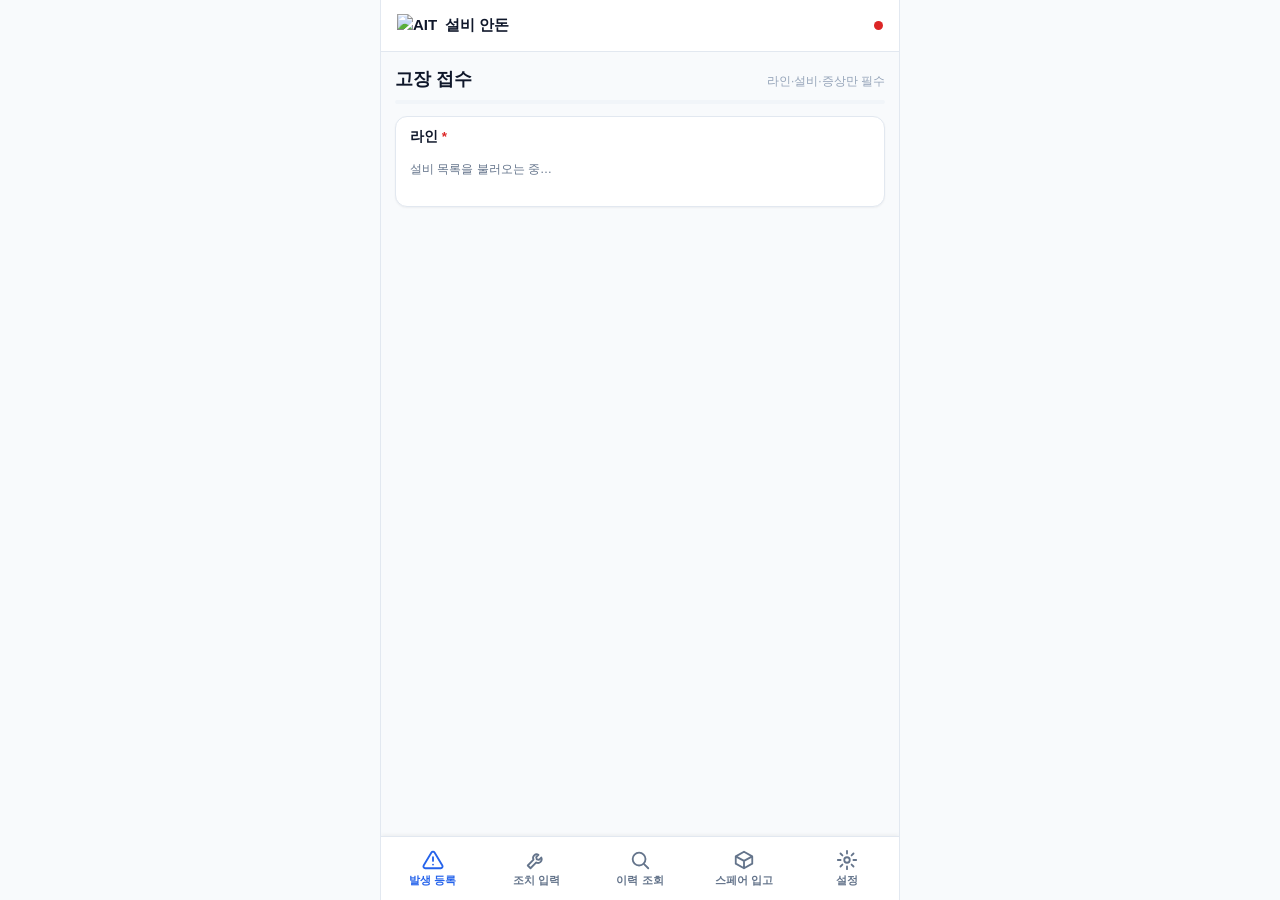
==== commit 83bb8473: "현장 앱(report.html)을 adms-mobile 방식으로: 하단 탭바, 단계별 입력, 확인 시트 - 디자인: slate 바탕·흰 둥근 카드·파란 강조(adms-mobile과" ====
--- a/report.html
+++ b/report.html
@@ -9,886 +9,206 @@
   <meta name="apple-mobile-web-app-capable" content="yes" />
   <meta name="apple-mobile-web-app-status-bar-style" content="black-translucent" />
   <meta name="apple-mobile-web-app-title" content="AIT TPM" />
-  <meta name="theme-color" content="#1d4ed8" />
+  <meta name="theme-color" content="#ffffff" />
   <link rel="manifest" href="manifest.json" />
   <link rel="apple-touch-icon" href="ait-logo.png" />
   <link rel="stylesheet" href="https://cdn.jsdelivr.net/gh/orioncactus/pretendard@v1.3.9/dist/web/variable/pretendardvariable-dynamic-subset.min.css" />
 
   <style>
-    *,
-    *::before,
-    *::after {
-      box-sizing: border-box;
-      margin: 0;
-      padding: 0;
-    }
-
+    /* adms-mobile(부적합품관리시스템)과 같은 결: slate 바탕, 흰 둥근 카드, 파란 강조, 하단 탭바 */
+    *, *::before, *::after { box-sizing: border-box; margin: 0; padding: 0; }
     :root {
-      /* pp.aitkorea.app과 같은 색. 현장용이라 글자·버튼 크기와 6px 모서리는 유지 */
-      --bg: #f8f8fa;
-      --surface: #ffffff;
-      --surface2: #f8f8fa;
-      --border: #dde1e8;
-      --primary: #2563eb;
-      --primary-light: #eaf1fe;
-      --green: #189a4a;
-      --green-light: #e6f5ec;
-      --red: #d3403f;
-      --red-light: #fbe9e9;
-      --orange: #c75a1f;
-      --orange-light: #fdebe1;
-      --yellow: #d98c11;
-      --yellow-light: #fdf3e1;
-      --text: #0c1016;
-      --text2: #3c4254;
-      --text3: #6b6b74;
-      --shadow: none;
-      --shadow-md: 0 8px 28px rgba(15, 23, 42, 0.16);
-      --shadow-sm: none;
-      --r: 6px;
-      --rs: 6px;
-    }
-
-    html,
-    body {
-      height: 100%;
-      overflow: hidden;
-      background: var(--bg);
-    }
-
-    /* 목록을 아래로 당겨도 브라우저가 페이지를 새로고침하지 않게 */
-    html, body, .body, .sheet {
-      overscroll-behavior-y: contain;
-    }
-
-    body {
-      font-family: 'Pretendard Variable', Pretendard, 'Malgun Gothic', -apple-system, sans-serif;
-      color: var(--text);
-      font-size: 14px;
-      display: flex;
-      flex-direction: column;
-      max-width: 520px;
-      margin: 0 auto;
-      min-height: 100%;
-      background: var(--surface);
-      border-inline: 1px solid var(--border);
-    }
-
-    .hd {
-      background: var(--surface);
-      border-bottom: 1px solid var(--border);
-      flex-shrink: 0;
-      padding: 12px 16px 0;
-    }
-
-    .hd-top {
-      display: flex;
-      flex-direction: column;
-      align-items: center;
-      text-align: center;
-      gap: 6px;
-      padding: 14px 0 10px;
-      position: relative;
-    }
-
-    .hd-logo {
-      display: flex;
-      align-items: center;
-      justify-content: center;
-      font-size: 22px;
-      font-weight: 700;
-      color: #0f172a;
-    }
-
-    .hd-sub {
-      font-size: 12px;
-      color: var(--text3);
-      line-height: 1.5;
-    }
-
-    .dot {
-      width: 10px;
-      height: 10px;
-      border-radius: 50%;
-      background: var(--text3);
-      position: absolute;
-      top: 18px;
-      right: 6px;
-      box-shadow: 0 0 0 4px rgba(156, 163, 175, 0.12);
-    }
-
-    .dot.ok {
-      background: var(--green);
-      box-shadow: 0 0 0 4px rgba(22, 163, 74, 0.12);
-    }
-
-    .dot.err {
-      background: var(--red);
-      box-shadow: 0 0 0 4px rgba(239, 68, 68, 0.12);
-    }
-
-    .tabs {
-      display: flex;
-      overflow-x: auto;
-      scrollbar-width: none;
-    }
-
-    .tabs::-webkit-scrollbar {
-      display: none;
-    }
-
-    .tab {
-      flex: 1;
-      min-width: 72px;
-      padding: 10px 6px;
-      font-size: 12px;
-      font-weight: 700;
-      font-family: inherit;
-      background: none;
-      border: none;
-      border-bottom: 3px solid transparent;
-      color: var(--text3);
-      cursor: pointer;
-      transition: 0.18s ease;
-      white-space: nowrap;
-    }
-
-    .tab.on {
-      color: var(--primary);
-      border-bottom-color: var(--primary);
-    }
-
-    .body {
-      flex: 1;
-      overflow-y: auto;
-      padding: 14px;
-      -webkit-overflow-scrolling: touch;
-      background: var(--bg);
-    }
-
-    .page {
-      display: none;
-    }
-
-    .page.on {
-      display: block;
-    }
-
-    .card {
-      background: var(--surface);
-      border: 1px solid var(--border);
-      border-radius: var(--r);
-      box-shadow: var(--shadow-sm);
-      margin-bottom: 14px;
-      overflow: hidden;
-    }
-
-    .card-h {
-      padding: 12px 15px;
-      border-bottom: 1px solid var(--border);
-      background: #f3f3f5;
-      font-size: 13px;
-      font-weight: 700;
-      display: flex;
-      align-items: center;
-      justify-content: space-between;
-      color: var(--text);
-    }
-
-    .card-b {
-      padding: 14px;
-    }
-
-    .fg {
-      margin-bottom: 12px;
-    }
-
-    .fg:last-child {
-      margin-bottom: 0;
-    }
-
-    .fl {
-      display: block;
-      font-size: 11px;
-      font-weight: 700;
-      color: var(--text2);
-      margin-bottom: 6px;
-    }
-
-    .fc {
-      width: 100%;
-      padding: 11px 12px;
-      background: var(--surface);
-      border: 1px solid var(--border);
-      border-radius: var(--rs);
-      font-size: 13px;
-      font-family: inherit;
-      color: var(--text);
-      outline: none;
-      transition: 0.15s ease;
-      -webkit-appearance: none;
-    }
-
-    .fc:focus {
-      border-color: var(--primary);
-      background: var(--surface);
-    }
-
-    .fc::placeholder {
-      color: var(--text3);
-    }
-
-    textarea.fc {
-      resize: none;
-      min-height: 88px;
-      line-height: 1.6;
-    }
-
-    .chips {
-      display: flex;
-      flex-wrap: wrap;
-      gap: 8px;
-    }
-
-    .chip {
-      padding: 8px 13px;
-      border-radius: 999px;
-      font-size: 12px;
-      font-weight: 700;
-      border: 1px solid var(--border);
-      background: var(--surface2);
-      color: var(--text2);
-      cursor: pointer;
-      transition: 0.15s ease;
-    }
-
-    .chip:hover {
-      border-color: var(--primary);
-    }
-
-    .chip.c-on {
-      border-color: var(--primary);
-      background: var(--primary-light);
-      color: var(--primary);
-          }
-
-    .chip.c-긴급.c-on,
-    .chip.c-라인정지.c-on {
-      border-color: var(--red);
-      background: var(--red-light);
-      color: var(--red);
-    }
-
-    .chip.c-보통.c-on,
-    .chip.c-부분정지.c-on {
-      border-color: var(--yellow);
-      background: var(--yellow-light);
-      color: #b45309;
-    }
-
-    .chip.c-낮음.c-on,
-    .chip.c-생산가능.c-on {
-      border-color: var(--green);
-      background: var(--green-light);
-      color: var(--green);
-    }
-
-    .chip.c-설비고장.c-on {
-      border-color: var(--red);
-      background: var(--red-light);
-      color: var(--red);
-    }
-
-    .chip.c-부품불량.c-on {
-      border-color: var(--orange);
-      background: var(--orange-light);
-      color: var(--orange);
-    }
-
-    .chip.c-기타.c-on {
-      border-color: var(--primary);
-      background: var(--primary-light);
-      color: var(--primary);
-    }
-
-    .helper {
-      margin-top: 6px;
-      font-size: 11px;
-      color: var(--text3);
-      line-height: 1.5;
-    }
-
-    .pz {
-      border: 2px dashed var(--border);
-      border-radius: var(--rs);
-      padding: 18px 12px;
-      text-align: center;
-      cursor: pointer;
-      background: var(--surface2);
-      transition: 0.15s ease;
-    }
-
-    .pz:hover {
-      border-color: var(--primary);
-      background: var(--primary-light);
-    }
-
-    .pz-ico {
-      font-size: 24px;
-      margin-bottom: 4px;
-    }
-
-    .pz-txt {
-      font-size: 12px;
-      font-weight: 700;
-      color: var(--text2);
-    }
-
-    .pz-hint {
-      font-size: 11px;
-      color: var(--text3);
-      margin-top: 4px;
-    }
-
-    .photo-preview {
-      width: 100%;
-      max-height: 180px;
-      object-fit: cover;
-      border-radius: var(--rs);
-      margin-top: 10px;
-      display: none;
-      border: 1px solid var(--border);
-    }
-
-    .upst {
-      margin-top: 8px;
-      font-size: 11px;
-      padding: 6px 10px;
-      border-radius: var(--rs);
-      display: none;
-      font-weight: 600;
-    }
-
-    .upst.ing {
-      display: block;
-      background: var(--primary-light);
-      color: var(--primary);
-    }
-
-    .upst.ok {
-      display: block;
-      background: var(--green-light);
-      color: var(--green);
-    }
-
-    .upst.err {
-      display: block;
-      background: var(--red-light);
-      color: var(--red);
-    }
-
-    .btn {
-      width: 100%;
-      padding: 14px;
-      border-radius: var(--rs);
-      font-size: 14px;
-      font-weight: 700;
-      font-family: inherit;
-      cursor: pointer;
-      border: none;
-      transition: 0.15s ease;
-    }
-
-    .btn-p {
-      background: var(--primary);
-      color: #fff;
-    }
-
-    .btn-p:active {
-      transform: scale(0.98);
-    }
-
-    .btn-p:disabled {
-      opacity: 0.6;
-      cursor: not-allowed;
-      transform: none;
-    }
-
-    .btn-s {
-      background: var(--surface);
-      border: 1px solid var(--border);
-      color: var(--text2);
-    }
-
-    .btn-sm {
-      width: auto;
-      padding: 8px 14px;
-      font-size: 12px;
-      border-radius: var(--rs);
-    }
-
-    .ok-screen {
-      display: none;
-      text-align: center;
-      padding: 34px 16px;
-    }
-
-    .ok-ico {
-      font-size: 56px;
-      margin-bottom: 12px;
-      animation: pop 0.5s cubic-bezier(.175, .885, .32, 1.275);
-    }
-
-    @keyframes pop {
-      0% {
-        transform: scale(0);
-      }
-
-      100% {
-        transform: scale(1);
-      }
-    }
-
-    .ok-title {
-      font-size: 21px;
-      font-weight: 800;
-      color: var(--green);
-      margin-bottom: 6px;
-    }
-
-    .ok-sub {
-      font-size: 13px;
-      color: var(--text3);
-      line-height: 1.7;
-    }
-
-    .ok-no {
-      font-size: 28px;
-      font-weight: 800;
-      color: var(--primary);
-      margin: 14px 0;
-    }
-
-    .ri {
-      background: var(--surface);
-      border: 1px solid var(--border);
-      border-radius: var(--r);
-      padding: 12px 14px;
-      margin-bottom: 10px;
-      cursor: pointer;
-      box-shadow: var(--shadow-sm);
-      transition: 0.15s ease;
-      position: relative;
-    }
-
-    .ri:hover {
-      box-shadow: var(--shadow);
-    }
-
-    .ri-top {
-      display: flex;
-      align-items: center;
-      gap: 8px;
-      margin-bottom: 6px;
-    }
-
-    .ri-code {
-      font-size: 13px;
-      font-weight: 800;
-      color: var(--primary);
-    }
-
-    .ri-bgs {
-      margin-left: auto;
-      display: flex;
-      gap: 6px;
-      flex-wrap: wrap;
-    }
-
-    .ri-sym {
-      font-size: 12px;
-      color: var(--text2);
-      line-height: 1.5;
-      margin-bottom: 6px;
-      display: -webkit-box;
-      -webkit-line-clamp: 2;
-      -webkit-box-orient: vertical;
-      overflow: hidden;
-    }
-
-    .ri-meta {
-      font-size: 11px;
-      color: var(--text3);
-      display: flex;
-      gap: 8px;
-      flex-wrap: wrap;
-      align-items: center;
-    }
-
-    .elapsed {
-      font-size: 11px;
-      font-weight: 800;
-      padding: 3px 8px;
-      border-radius: 999px;
-    }
-
-    .elapsed.e-ok {
-      background: var(--green-light);
-      color: var(--green);
-    }
-
-    .elapsed.e-warn {
-      background: var(--yellow-light);
-      color: #b45309;
-    }
-
-    .elapsed.e-over {
-      background: var(--orange-light);
-      color: var(--orange);
-    }
-
-    .elapsed.e-crit {
-      background: var(--red-light);
-      color: var(--red);
-    }
-
-    .bdg {
-      display: inline-flex;
-      align-items: center;
-      padding: 3px 9px;
-      border-radius: 999px;
-      font-size: 11px;
-      font-weight: 800;
-    }
-
-    .bdg-접수 {
-      background: var(--yellow-light);
-      color: #b45309;
-    }
-
-    .bdg-확인중 {
-      background: #e8f1ff;
-      color: #2563eb;
-    }
-
-    .bdg-수리중 {
-      background: var(--orange-light);
-      color: var(--orange);
-    }
-
-    .bdg-완료 {
-      background: var(--green-light);
-      color: var(--green);
-    }
-
-    .bdg-긴급 {
-      background: var(--red-light);
-      color: var(--red);
-    }
-
-    .bdg-보통 {
-      background: var(--yellow-light);
-      color: #b45309;
-    }
-
-    .bdg-낮음 {
-      background: var(--green-light);
-      color: var(--green);
-    }
-
-    .frow {
-      display: flex;
-      gap: 6px;
-      overflow-x: auto;
-      margin-bottom: 12px;
-      scrollbar-width: none;
-      padding-bottom: 2px;
-    }
-
-    .frow::-webkit-scrollbar {
-      display: none;
-    }
-
-    .fchip {
-      padding: 7px 13px;
-      border-radius: 999px;
-      font-size: 12px;
-      font-weight: 700;
-      border: 1px solid var(--border);
-      background: var(--surface);
-      color: var(--text3);
-      cursor: pointer;
-      white-space: nowrap;
-      transition: 0.15s ease;
-    }
-
-    .fchip.on {
-      background: var(--primary);
-      border-color: var(--primary);
-      color: #fff;
-    }
-
-    .mstats {
-      display: grid;
-      grid-template-columns: repeat(3, 1fr);
-      gap: 8px;
-      margin-bottom: 12px;
-    }
-
-    .ms {
-      background: var(--surface);
-      border: 1px solid var(--border);
-      border-left: 3px solid var(--primary);
-      border-radius: var(--r);
-      padding: 12px 8px;
-      text-align: center;
-      box-shadow: var(--shadow-sm);
-    }
-
-    .ms-v {
-      font-size: 22px;
-      font-weight: 800;
-      line-height: 1;
-      margin-bottom: 4px;
-    }
-
-    .ms-l {
-      font-size: 10px;
-      color: var(--text3);
-      font-weight: 600;
-    }
-
-    .ms-v.r {
-      color: var(--red);
-    }
-
-    .ms-v.g {
-      color: var(--green);
-    }
-
-    .ms-v.o {
-      color: var(--orange);
-    }
-
-    .ov {
-      display: none;
-      position: fixed;
-      inset: 0;
-      background: rgba(17, 24, 39, 0.42);
-      z-index: 200;
-      align-items: center;
-      justify-content: center;
-      padding: 14px;
-    }
-
-    .ov.on {
-      display: flex;
-    }
-
-    .sheet {
-      background: var(--surface);
-      border-radius: 8px;
-      width: 100%;
-      max-width: 520px;
-      max-height: 92vh;
-      overflow-y: auto;
-      box-shadow: var(--shadow);
-      padding-bottom: env(safe-area-inset-bottom, 16px);
-    }
-
-    .sh-handle {
-      width: 42px;
-      height: 4px;
-      background: var(--border);
-      border-radius: 999px;
-      margin: 12px auto 14px;
-    }
-
-    .sh-title {
-      font-size: 16px;
-      font-weight: 800;
-      padding: 0 18px 12px;
-      border-bottom: 1px solid var(--border);
-    }
-
-    .sh-body {
-      padding: 14px 18px;
-    }
-
-    .sh-foot {
-      padding: 12px 18px;
-      display: flex;
-      flex-direction: column;
-      gap: 8px;
-    }
-
-    .empty {
-      text-align: center;
-      padding: 32px 16px;
-      color: var(--text3);
-      font-size: 13px;
-    }
-
-    .empty-ico {
-      font-size: 32px;
-      margin-bottom: 8px;
-    }
-
-    .equip-lock {
-      background: var(--surface2);
-      border: 1px solid var(--border);
-      border-radius: var(--r);
-      padding: 14px;
-      margin-bottom: 12px;
-      display: none;
-      flex-direction: column;
-      align-items: center;
-      text-align: center;
-      gap: 12px;
-    }
-
-    .equip-lock img {
-      width: 100%;
-      max-width: 420px;
-      height: 420px;
-      border-radius: var(--r);
-      object-fit: cover;
-      border: 1px solid var(--border);
-      background: var(--surface);
-      box-shadow: var(--shadow);
-      display: block;
-      margin: 0 auto;
-    }
-
-    .equip-lock-title {
-      font-size: 15px;
-      font-weight: 800;
-      color: var(--text);
-      margin-bottom: 4px;
-    }
-
-    .equip-lock-meta {
-      font-size: 12px;
-      color: var(--text3);
-      line-height: 1.6;
-    }
-
-    .badge-inline {
-      display: inline-flex;
-      align-items: center;
-      gap: 5px;
-      padding: 4px 8px;
-      border-radius: 999px;
-      font-size: 11px;
-      font-weight: 800;
-      background: var(--surface);
-      border: 1px solid var(--border);
-      color: var(--primary);
-      margin-top: 6px;
-    }
-
-    #eqInfo {
-      display: none;
-      margin-top: 10px;
-      padding: 14px;
-      background: var(--primary-light);
-      border-radius: var(--r);
-      font-size: 12px;
-      flex-direction: column;
-      align-items: center;
-      text-align: center;
-      gap: 12px;
-    }
-
-    #eqImg {
-      width: 100%;
-      max-width: 420px;
-      height: 420px;
-      border-radius: var(--r);
-      object-fit: cover;
-      display: none;
-      border: 1px solid var(--border);
-      box-shadow: var(--shadow);
-      margin: 0 auto;
-    }
-
-    .repeat-list {
-      display: grid;
-      gap: 8px;
-      margin-top: 10px;
-    }
-
-    .repeat-btn {
-      width: 100%;
-      text-align: left;
-      border: 1px solid var(--border);
-      background: var(--surface2);
-      border-radius: var(--rs);
-      padding: 10px 12px;
-      cursor: pointer;
-      transition: 0.15s ease;
-    }
-
-    .repeat-btn:hover {
-      border-color: var(--primary);
-      background: var(--primary-light);
-    }
-
-    .repeat-title {
-      font-size: 12px;
-      font-weight: 700;
-      color: var(--text);
-      margin-bottom: 4px;
-    }
-
-    .repeat-meta {
-      font-size: 11px;
-      color: var(--text3);
-      line-height: 1.5;
-    }
-
-    @media (max-width: 480px) {
-
-      #eqImg,
-      .equip-lock img {
-        max-width: 100%;
-        height: 320px;
-      }
-    }
+      --bg: #f8fafc; --surface: #ffffff; --surface2: #f1f5f9; --border: #e2e8f0;
+      --primary: #2563eb; --primary-d: #1d4ed8; --primary-light: #dbeafe;
+      --green: #059669; --green-light: #d1fae5; --red: #dc2626; --red-light: #fee2e2;
+      --orange: #ea580c; --orange-light: #ffedd5; --yellow: #d97706; --yellow-light: #fef3c7;
+      --text: #0f172a; --text2: #475569; --text3: #64748b;
+      --shadow: 0 1px 2px rgba(15, 23, 42, .05); --shadow-md: 0 8px 24px rgba(15, 23, 42, .14); --shadow-sm: 0 1px 2px rgba(15, 23, 42, .05);
+      --r: 12px; --rs: 10px;
+    }
+    html, body { height: 100%; overflow: hidden; background: var(--bg); }
+    body { font-family: 'Pretendard Variable', Pretendard, -apple-system, 'Malgun Gothic', sans-serif; color: var(--text); font-size: 15px; line-height: 1.5;
+      display: flex; flex-direction: column; max-width: 520px; margin: 0 auto; min-height: 100%; border-inline: 1px solid var(--border); }
+    button { font-family: inherit; }
+
+    /* 상단 헤더 */
+    .hd { flex-shrink: 0; height: 52px; display: flex; align-items: center; justify-content: space-between; padding: 0 16px; background: var(--surface); border-bottom: 1px solid var(--border); }
+    .hd-logo { display: flex; align-items: center; gap: 8px; font-size: 15px; font-weight: 700; color: var(--text); }
+    .hd-logo img { height: 24px; }
+    .dot { width: 9px; height: 9px; border-radius: 50%; background: #cbd5e1; }
+    .dot.ok { background: var(--green); } .dot.err { background: var(--red); }
+
+    /* 하단 탭바 */
+    .tabs { flex-shrink: 0; display: flex; height: calc(64px + env(safe-area-inset-bottom, 0px)); padding-bottom: env(safe-area-inset-bottom, 0px);
+      background: var(--surface); border-top: 1px solid var(--border); box-shadow: 0 -1px 4px rgba(0, 0, 0, .06); }
+    .tab { flex: 1; min-width: 0; border: 0; background: none; display: flex; flex-direction: column; align-items: center; justify-content: center; gap: 2px;
+      font-size: 11px; font-weight: 600; color: var(--text3); cursor: pointer; white-space: nowrap; }
+    .tab svg { width: 22px; height: 22px; }
+    .tab.on { color: var(--primary); }
+
+    .body { flex: 1; overflow-y: auto; padding: 14px 14px 24px; -webkit-overflow-scrolling: touch; overscroll-behavior-y: contain; }
+    .page { display: none; } .page.on { display: block; }
+
+    /* 화면 머리: 제목 + 보조정보 + 파란 진행 줄 */
+    .sh-h { display: grid; gap: 7px; margin-bottom: 12px; }
+    .sh-h .row { display: flex; align-items: baseline; justify-content: space-between; gap: 8px; }
+    .sh-h h1 { font-size: 18px; font-weight: 700; flex-shrink: 0; }
+    .sh-h .row span { min-width: 0; font-size: 12px; color: #94a3b8; overflow: hidden; white-space: nowrap; text-overflow: ellipsis; }
+    .sh-h .bar { height: 4px; border-radius: 99px; background: var(--surface2); overflow: hidden; }
+    .sh-h .bar i { display: block; height: 100%; width: 100%; border-radius: 99px; background: var(--primary); transition: width .3s cubic-bezier(.16, 1, .3, 1); }
+
+    .banner { display: flex; justify-content: space-between; gap: 8px; border-radius: 12px; padding: 10px 12px; font-size: 14px; margin-bottom: 10px; }
+    .banner.ok { background: #ecfdf5; color: #065f46; } .banner.warn { background: #fffbeb; color: #92400e; } .banner.err { background: #fef2f2; color: #b91c1c; }
+    .banner button { border: 0; background: none; color: inherit; font-size: 12px; font-weight: 700; text-decoration: underline; cursor: pointer; flex-shrink: 0; }
+
+    /* 카드·입력 */
+    .card { background: var(--surface); border: 1px solid var(--border); border-radius: var(--r); box-shadow: var(--shadow); margin-bottom: 10px; overflow: hidden; }
+    .card-h { padding: 14px 14px 0; font-size: 14px; font-weight: 700; display: flex; align-items: baseline; justify-content: space-between; gap: 8px; color: var(--text); }
+    .card-b { padding: 10px 14px 14px; }
+    .fg { margin-bottom: 14px; } .fg:last-child { margin-bottom: 0; }
+    .fl { display: block; font-size: 13.5px; font-weight: 700; color: var(--text); margin-bottom: 7px; }
+    .fc { width: 100%; padding: 11px 12px; background: #fff; border: 1px solid #cbd5e1; border-radius: var(--rs); font-size: 15px; font-family: inherit; color: var(--text); outline: none; -webkit-appearance: none; }
+    .fc:focus { border-color: var(--primary); box-shadow: 0 0 0 3px rgba(37, 99, 235, .15); }
+    .fc::placeholder { color: #94a3b8; }
+    textarea.fc { resize: none; min-height: 84px; line-height: 1.6; }
+    .helper { margin-top: 6px; font-size: 12px; color: var(--text3); line-height: 1.5; }
+    .mir-src { display: none !important; }
+
+    /* 유형: 세그먼트 */
+    .chips { display: flex; flex-wrap: wrap; gap: 6px; }
+    #typeC { flex-wrap: nowrap; gap: 2px; background: var(--surface2); border-radius: 10px; padding: 3px; }
+    #typeC .chip { flex: 1; border: 0; background: none; border-radius: 8px; padding: 10px 4px; font-size: 14px; font-weight: 700; color: var(--text3); cursor: pointer; }
+    #typeC .chip.c-on { background: var(--surface); color: var(--primary); box-shadow: 0 1px 3px rgba(0, 0, 0, .1); }
+
+    /* 큰 버튼(타일)·칩 */
+    .tiles { display: grid; grid-template-columns: repeat(3, minmax(0, 1fr)); gap: 8px; }
+    .tile { min-height: 52px; border: 1px solid #cbd5e1; border-radius: 12px; background: var(--surface); color: var(--text); font-size: 15px; font-weight: 700; cursor: pointer; padding: 6px; transition: transform .1s; word-break: keep-all; }
+    .tile:active { transform: scale(.96); }
+    .tile small { display: block; font-size: 11px; font-weight: 500; opacity: .7; }
+    .tile[aria-pressed="true"] { background: var(--primary); border-color: var(--primary); color: #fff; box-shadow: 0 4px 10px rgba(37, 99, 235, .3); }
+    .tiles.sm .tile { min-height: 44px; font-size: 13.5px; }
+    .mchip { border: 1px solid #cbd5e1; background: var(--surface); color: var(--text); border-radius: 99px; padding: 8px 13px; min-height: 38px; font-size: 13.5px; font-weight: 600; cursor: pointer; }
+    .mchip[aria-pressed="true"] { border-color: var(--primary); background: var(--primary-light); color: var(--primary); }
+    .mchip.more { color: var(--primary); }
+    .seg4 { display: grid; grid-template-columns: repeat(4, minmax(0, 1fr)); gap: 4px; }
+    .seg4 button { border: 0; border-top: 4px solid var(--border); background: none; padding: 7px 0 2px; font-size: 13.5px; font-weight: 700; color: var(--text3); text-align: left; cursor: pointer; }
+    .seg4 button.past { border-top-color: var(--primary); color: var(--text); }
+    .seg4 button[aria-pressed="true"] { border-top-color: var(--primary); color: var(--primary); }
+    .eqbtn { display: flex; align-items: center; gap: 10px; width: 100%; text-align: left; border: 1px solid var(--border); background: var(--surface); border-radius: 12px; padding: 11px 12px; margin-bottom: 7px; cursor: pointer; color: var(--text); }
+    .eqbtn b { display: block; font-size: 15px; } .eqbtn span { display: block; font-size: 12.5px; color: var(--text3); }
+    .eqbtn:active { transform: scale(.99); }
+    .locked { display: flex; justify-content: space-between; align-items: center; gap: 8px; padding: 2px 0; }
+    .locked span { display: block; font-size: 12px; color: var(--text3); } .locked b { font-size: 16px; }
+    .locked button, .linkbtn { border: 0; background: none; color: var(--primary); font-size: 13.5px; font-weight: 700; cursor: pointer; padding: 6px; flex-shrink: 0; }
+
+    /* 사진 */
+    .pz { border: 2px dashed #cbd5e1; border-radius: 12px; padding: 18px 12px; text-align: center; cursor: pointer; background: var(--surface); }
+    .pz:active { background: var(--surface2); }
+    .pz-ico { font-size: 24px; margin-bottom: 2px; } .pz-txt { font-size: 13.5px; font-weight: 700; color: var(--text2); } .pz-hint { font-size: 11.5px; color: var(--text3); margin-top: 2px; }
+    .photo-preview { width: 100%; max-height: 200px; object-fit: contain; border-radius: 10px; margin-top: 10px; display: none; background: var(--surface2); }
+    .upst { margin-top: 8px; font-size: 12px; padding: 7px 10px; border-radius: 8px; display: none; font-weight: 600; }
+    .upst.ing { display: block; background: var(--primary-light); color: var(--primary); }
+    .upst.ok { display: block; background: var(--green-light); color: var(--green); }
+    .upst.err { display: block; background: var(--red-light); color: var(--red); }
+
+    /* 버튼 */
+    .btn { display: flex; align-items: center; justify-content: center; gap: 6px; width: 100%; min-height: 50px; padding: 12px; border-radius: 12px; font-size: 16px; font-weight: 700; cursor: pointer; border: 0; }
+    .btn-p { background: var(--primary); color: #fff; } .btn-p:active { background: var(--primary-d); }
+    .btn-p:disabled { opacity: .5; cursor: not-allowed; }
+    .btn-s { background: var(--surface); border: 1px solid #cbd5e1; color: var(--text); }
+    .btn-sm { width: auto; min-height: 40px; padding: 8px 14px; font-size: 14px; border-radius: 10px; }
+    .stepper { display: flex; align-items: stretch; border: 1px solid #cbd5e1; border-radius: 12px; overflow: hidden; background: #fff; }
+    .stepper button { width: 56px; border: 0; background: var(--surface2); font-size: 24px; font-weight: 700; color: var(--text); cursor: pointer; }
+    .stepper .fc { border: 0; border-radius: 0; text-align: center; font-size: 22px; font-weight: 800; box-shadow: none; }
+
+    /* 접수 완료 */
+    .ok-screen { display: none; text-align: center; padding: 40px 12px; }
+    .ok-ico { width: 68px; height: 68px; border-radius: 50%; background: var(--green-light); color: var(--green); display: grid; place-items: center; margin: 0 auto 14px; font-size: 32px; font-weight: 800; animation: pop .4s cubic-bezier(.175, .885, .32, 1.275); }
+    @keyframes pop { 0% { transform: scale(0); } 100% { transform: scale(1); } }
+    .ok-title { font-size: 20px; font-weight: 800; margin-bottom: 6px; }
+    .ok-sub { font-size: 14px; color: var(--text3); line-height: 1.7; }
+    .ok-no { font-size: 30px; font-weight: 800; color: var(--primary); margin: 12px 0 20px; }
+
+    /* 목록 카드 */
+    .ri { background: var(--surface); border: 1px solid var(--border); border-radius: var(--r); box-shadow: var(--shadow); margin-bottom: 10px; cursor: pointer; position: relative; }
+    .ri:active { transform: scale(.99); }
+    .ri img { border-radius: 0 !important; }
+    .ri-top { display: flex; align-items: center; gap: 8px; margin-bottom: 4px; }
+    .ri-code { font-size: 15px; font-weight: 700; color: var(--text); }
+    .ri-bgs { margin-left: auto; display: flex; gap: 5px; flex-wrap: wrap; }
+    .ri-sym { font-size: 14px; color: var(--text); line-height: 1.5; margin: 4px 0 6px; }
+    .ri-meta { font-size: 12px; color: var(--text3); display: flex; gap: 8px; flex-wrap: wrap; align-items: center; }
+    .elapsed { font-size: 12px; font-weight: 600; padding: 3px 9px; border-radius: 999px; }
+    .elapsed.e-ok { background: var(--green-light); color: var(--green); } .elapsed.e-warn { background: var(--yellow-light); color: #b45309; }
+    .elapsed.e-over { background: var(--orange-light); color: var(--orange); } .elapsed.e-crit { background: var(--red-light); color: var(--red); }
+    .bdg { display: inline-flex; align-items: center; padding: 3px 10px; border-radius: 999px; font-size: 12px; font-weight: 600; white-space: nowrap; background: var(--surface2); color: var(--text2); }
+    .bdg-접수 { background: var(--yellow-light); color: #b45309; } .bdg-확인중, .bdg-수리중 { background: var(--primary-light); color: var(--primary); }
+    .bdg-완료, .bdg-정상 { background: var(--green-light); color: var(--green); } .bdg-긴급, .bdg-고장 { background: var(--red-light); color: var(--red); }
+    .frow { display: flex; gap: 6px; overflow-x: auto; margin-bottom: 10px; scrollbar-width: none; padding-bottom: 2px; }
+    .frow::-webkit-scrollbar { display: none; }
+    .fchip { flex-shrink: 0; padding: 7px 14px; border-radius: 999px; font-size: 13.5px; font-weight: 600; border: 1px solid var(--border); background: var(--surface); color: var(--text3); cursor: pointer; white-space: nowrap; }
+    .fchip.on { background: var(--primary); border-color: var(--primary); color: #fff; }
+    .mstats { display: grid; grid-template-columns: repeat(3, 1fr); gap: 8px; margin-bottom: 10px; }
+    .ms { background: var(--surface); border: 1px solid var(--border); border-radius: 12px; padding: 10px 8px; text-align: center; box-shadow: var(--shadow); }
+    .ms-v { font-size: 24px; font-weight: 800; line-height: 1.15; } .ms-l { font-size: 12px; color: var(--text3); font-weight: 600; }
+    .ms-v.r { color: var(--red); } .ms-v.g { color: var(--green); } .ms-v.o { color: var(--yellow); }
+
+    /* 하단 시트 */
+    .ov { display: none; position: fixed; inset: 0; background: rgba(0, 0, 0, .4); z-index: 200; align-items: flex-end; justify-content: center; }
+    .ov.on { display: flex; }
+    .sheet { background: var(--surface); border-radius: 18px 18px 0 0; width: 100%; max-width: 520px; max-height: 92vh; overflow-y: auto; box-shadow: var(--shadow-md); padding-bottom: env(safe-area-inset-bottom, 0px); animation: sheetUp .25s cubic-bezier(.16, 1, .3, 1); }
+    @keyframes sheetUp { from { transform: translateY(30%); } to { transform: none; } }
+    .sh-handle { width: 40px; height: 5px; background: #cbd5e1; border-radius: 999px; margin: 10px auto 10px; }
+    .sh-title { font-size: 17px; font-weight: 700; padding: 0 18px 10px; }
+    .sh-body { padding: 4px 18px 10px; }
+    .sh-foot { position: sticky; bottom: 0; padding: 10px 18px 14px; display: flex; gap: 8px; background: var(--surface); border-top: 1px solid var(--border); }
+    .sh-foot .btn-p { flex: 2; } .sh-foot .btn-s { flex: 1; }
+    .kv { display: grid; grid-template-columns: 64px minmax(0, 1fr); gap: 5px 10px; font-size: 14px; }
+    .kv dt { color: var(--text3); } .kv dd { margin: 0; font-weight: 600; word-break: break-all; }
+
+    .empty { text-align: center; padding: 34px 16px; color: var(--text3); font-size: 14px; }
+    .empty-ico { font-size: 30px; margin-bottom: 6px; }
+
+    /* QR로 고정된 설비 */
+    .equip-lock { display: none; gap: 12px; align-items: center; background: var(--surface); border: 1px solid var(--border); border-radius: var(--r); padding: 12px; margin-bottom: 10px; }
+    .equip-lock img { width: 64px; height: 64px; border-radius: 10px; object-fit: cover; flex-shrink: 0; border: 1px solid var(--border); }
+    .equip-lock-title { font-size: 15px; font-weight: 700; } .equip-lock-meta { font-size: 12.5px; color: var(--text3); line-height: 1.5; }
+    .badge-inline { display: inline-flex; padding: 2px 8px; border-radius: 999px; font-size: 11.5px; font-weight: 700; background: var(--primary-light); color: var(--primary); margin-top: 4px; }
+    #eqInfo { display: none; gap: 12px; align-items: center; margin-top: 2px; }
+    #eqImg { width: 64px; height: 64px; border-radius: 10px; object-fit: cover; display: none; flex-shrink: 0; border: 1px solid var(--border); }
+    .repeat-list { display: grid; gap: 7px; margin-top: 8px; }
+    .repeat-btn { width: 100%; text-align: left; border: 1px solid var(--border); background: var(--surface); border-radius: 12px; padding: 10px 12px; cursor: pointer; }
+    .repeat-btn:active { background: var(--surface2); }
+    .repeat-title { font-size: 14px; font-weight: 600; color: var(--text); } .repeat-meta { font-size: 12px; color: var(--text3); margin-top: 2px; }
+    details.adv summary { cursor: pointer; font-weight: 700; padding: 14px; list-style: none; display: flex; justify-content: space-between; }
+    details.adv summary::-webkit-details-marker { display: none; }
+    details.adv summary::after { content: "열기"; color: var(--primary); font-size: 13.5px; }
+    details.adv[open] summary::after { content: "닫기"; }
+    .reveal { animation: up .25s ease both; }
+    @keyframes up { from { opacity: 0; transform: translateY(6px); } to { opacity: 1; transform: none; } }
+    @media (prefers-reduced-motion: reduce) { * { animation: none !important; transition: none !important; } }
   </style>
 </head>
 
 <body>
-  <div class="hd">
-    <div class="hd-top">
-      <div class="hd-logo">
-        <img src="ait-logo.png" style="height:32px;vertical-align:middle;margin-right:10px" />
-        설비 안돈 시스템
-      </div>
-      <div class="hd-sub">설비 이상 접수 · 조치 입력 · 이력 조회</div>
-      <div class="dot" id="dot"></div>
-    </div>
-
-    <div class="tabs">
-      <button class="tab on" onclick="go('reg', this)">📋 발생 등록</button>
-      <button class="tab" onclick="go('act', this)">✏️ 조치 입력</button>
-      <button class="tab" onclick="go('lkp', this)">🔍 이력 조회</button>
-      <button class="tab" style="white-space:normal;line-height:1.3" onclick="go('in', this)">📦 스페어<br>입고등록</button>
-      <button class="tab" onclick="goSet(this)">⚙️ 설정</button>
-    </div>
-  </div>
+  <header class="hd">
+    <div class="hd-logo"><img src="ait-logo.png" alt="AIT" />설비 안돈</div>
+    <div class="dot" id="dot" title="서버 연결"></div>
+  </header>
 
   <div class="body">
+    <div id="banner"></div>
     <div class="page on" id="page-reg">
       <div class="ok-screen" id="ok-scr">
-        <div class="ok-ico">✅</div>
+        <div class="ok-ico">✓</div>
         <div class="ok-title">접수 완료</div>
         <div class="ok-sub">신고가 정상 접수되었습니다.<br />담당자 확인 후 조치가 진행됩니다.</div>
         <div class="ok-no" id="ok-no">#—</div>
-        <button class="btn btn-p" style="max-width:220px;margin:0 auto" onclick="resetReg()">🔄 새 접수하기</button>
+        <button class="btn btn-p" style="max-width:240px;margin:0 auto" onclick="resetReg()">새 접수하기</button>
       </div>
 
       <div id="reg-form">
+        <div class="sh-h"><div class="row"><h1>고장 접수</h1><span>라인·설비·증상만 필수</span></div><div class="bar"><i id="regProg" style="width:0%"></i></div></div>
         <div class="equip-lock" id="equipLockBox">
           <img id="equipLockImg" src="" alt="설비 이미지" style="display:none" />
           <div style="flex:1; min-width:0;">
@@ -899,72 +219,73 @@
         </div>
 
         <div class="card" id="equipSelectCard">
-          <div class="card-h">📍 설비 선택</div>
           <div class="card-b">
             <div class="fg">
-              <label class="fl">라인 (설치소)</label>
-              <select class="fc" id="rLine" onchange="onLine()">
+              <div class="locked" id="rLineSum" style="display:none"><div><span>라인</span><b id="rLineSumV"></b></div><button type="button" onclick="editPick('line')">변경</button></div>
+              <div id="rLinePick"><label class="fl">라인 <span style="color:var(--red)">*</span></label><div class="tiles" id="rLineTiles"><span class="helper">설비 목록을 불러오는 중…</span></div></div>
+              <select class="fc mir-src" id="rLine" onchange="onLine()">
                 <option value="" disabled selected>라인을 선택하세요</option>
               </select>
             </div>
 
-            <div class="fg">
-              <label class="fl">설비</label>
-              <select class="fc" id="rEquip" disabled onchange="onEquip()">
+            <div class="fg" id="rEquipWrap" style="display:none">
+              <div id="rEquipPick"><label class="fl">설비 <span style="color:var(--red)">*</span></label><div id="rEquipList"></div></div>
+              <select class="fc mir-src" id="rEquip" disabled onchange="onEquip()">
                 <option value="" disabled selected>라인 먼저 선택</option>
               </select>
 
               <div id="eqInfo">
-                <img id="eqImg" src="" alt="equip" />
-                <div style="min-width:0;width:100%">
-                  <b id="eqName" style="display:block;font-size:15px;color:var(--text);margin-bottom:4px">—</b>
-                  <div style="color:var(--text3);line-height:1.6" id="eqMeta"></div>
+                <img id="eqImg" src="" alt="설비 사진" />
+                <div style="min-width:0;flex:1">
+                  <span style="display:block;font-size:12px;color:var(--text3)">설비</span>
+                  <b id="eqName" style="display:block;font-size:16px;color:var(--text)">—</b>
+                  <div style="font-size:12.5px;color:var(--text3);line-height:1.5" id="eqMeta"></div>
                 </div>
+                <button type="button" class="linkbtn" onclick="editPick('equip')">변경</button>
               </div>
             </div>
           </div>
         </div>
 
         <div class="card" id="repeatCard" style="display:none;">
-          <div class="card-h">🔁 같은 증상 재발 빠른 접수</div>
+          <div class="card-h">같은 증상 다시 접수 <span style="font-weight:500;font-size:12px;color:var(--text3)">최근 3건</span></div>
           <div class="card-b">
-            <div class="helper" style="margin-top:0">최근 이력 3건을 눌러 빠르게 증상을 채울 수 있습니다.</div>
             <div class="repeat-list" id="repeatList"></div>
           </div>
         </div>
 
-        <div class="card">
-          <div class="card-h">🚨 고장 내용</div>
-          <div class="card-b">
+        <div class="card reveal" id="regBody" style="display:none">
+          <div class="card-b" style="padding-top:14px">
             <div class="fg">
-              <label class="fl">유형</label>
+              <label class="fl">유형 <span style="color:var(--red)">*</span></label>
               <div class="chips" id="typeC">
-                <button type="button" class="chip c-설비고장 c-on" data-v="설비고장" onclick="selC(this,'t')">🔴 설비고장</button>
-                <button type="button" class="chip" data-v="부품불량" onclick="selC(this,'t')">⚙️ 부품불량</button>
-                <button type="button" class="chip" data-v="기타" onclick="selC(this,'t')">📋 기타</button>
+                <button type="button" class="chip c-설비고장 c-on" data-v="설비고장" onclick="selC(this,'t')">설비고장</button>
+                <button type="button" class="chip" data-v="부품불량" onclick="selC(this,'t')">부품불량</button>
+                <button type="button" class="chip" data-v="기타" onclick="selC(this,'t')">기타</button>
               </div>
             </div>
 
 
 
             <div class="fg">
-              <label class="fl">대표 증상 선택</label>
-              <select class="fc" id="rSymTag">
+              <label class="fl">대표 증상 <span style="color:var(--red)">*</span></label>
+              <div class="chips" id="rSymChips"></div>
+              <select class="fc mir-src" id="rSymTag">
                 <option value="" selected>대표 증상을 선택하세요</option>
               </select>
-              <div class="helper">지정된 목록 중 1개만 선택합니다.</div>
             </div>
 
             <div class="fg">
-              <label class="fl">상세 현상</label>
+              <label class="fl">상세 현상 <span style="font-weight:500;font-size:12px;color:var(--text3)">선택</span></label>
               <textarea class="fc" id="rSym"
                 placeholder="추가 설명이 있으면 입력하세요.&#10;예: 우측 실린더가 왕복 중 중간에서 멈춤 / 센서 청소 후 재발"></textarea>
             </div>
           </div>
         </div>
 
+        <div id="regTail" class="reveal" style="display:none">
         <div class="card">
-          <div class="card-h">📷 현장 사진 <span style="font-weight:500;color:var(--text3)">선택</span></div>
+          <div class="card-h">현장 사진 <span style="font-weight:500;font-size:12px;color:var(--text3)">선택</span></div>
           <div class="card-b">
             <div class="pz" onclick="document.getElementById('pInput').click()">
               <div class="pz-ico">📷</div>
@@ -978,11 +299,14 @@
           </div>
         </div>
 
-        <button class="btn btn-p" id="regBtn" onclick="submitReg()">📋 접수 저장</button>
+        <button class="btn btn-p" id="regBtn" onclick="openRegConfirm()">고장 접수</button>
+        <p class="helper" style="text-align:center">접수하면 담당자에게 알림이 갑니다.</p>
+        </div>
       </div>
     </div>
 
     <div class="page" id="page-act">
+      <div class="sh-h"><div class="row"><h1>조치 입력</h1><span id="actMeta"></span></div><div class="bar"><i></i></div></div>
       <!-- 통계 카드 -->
       <div class="mstats">
         <div class="ms">
@@ -991,7 +315,7 @@
         </div>
         <div class="ms">
           <div class="ms-v o" id="cOver">—</div>
-          <div class="ms-l">24h초과</div>
+          <div class="ms-l">24시간 초과</div>
         </div>
         <div class="ms">
           <div class="ms-v g" id="cDone">—</div>
@@ -1002,16 +326,16 @@
       <!-- 상태 필터 칩 -->
       <div class="frow" id="sfRow">
         <button class="fchip on" onclick="sflt('',this)">전체</button>
-        <button class="fchip" onclick="sflt('접수',this)">📥 접수</button>
-        <button class="fchip" onclick="sflt('확인중',this)">🔍 확인중</button>
-        <button class="fchip" onclick="sflt('수리중',this)">🔨 수리중</button>
-        <button class="fchip" onclick="sflt('완료',this)">✅ 완료</button>
+        <button class="fchip" onclick="sflt('접수',this)">접수</button>
+        <button class="fchip" onclick="sflt('확인중',this)">확인중</button>
+        <button class="fchip" onclick="sflt('수리중',this)">수리중</button>
+        <button class="fchip" onclick="sflt('완료',this)">완료</button>
       </div>
 
       <!-- 연/월 필터 -->
       <div style="display:flex;gap:8px;padding:0 0 10px;">
-        <select class="fc" id="actYear" onchange="renderAct()" style="flex:1;font-size:12px;padding:7px 10px;border-radius:6px;"></select>
-        <select class="fc" id="actMonth" onchange="renderAct()" style="flex:1;font-size:12px;padding:7px 10px;border-radius:6px;">
+        <select class="fc" id="actYear" onchange="renderAct()" style="flex:1;font-size:14px;padding:9px 10px"></select>
+        <select class="fc" id="actMonth" onchange="renderAct()" style="flex:1;font-size:14px;padding:9px 10px">
           <option value="">전체 월</option>
           <option value="01">1월</option><option value="02">2월</option><option value="03">3월</option>
           <option value="04">4월</option><option value="05">5월</option><option value="06">6월</option>
@@ -1029,11 +353,11 @@
     </div>
 
     <div class="page" id="page-in">
+      <div class="sh-h"><div class="row"><h1>스페어 입고</h1><span>부품·수량만 필수</span></div><div class="bar"><i></i></div></div>
       <div class="card">
-        <div class="card-h">📦 스페어 입고등록</div>
         <div class="card-b">
           <div class="fg">
-            <label class="fl">부품 검색 <span style="color:var(--red);font-size:9px">필수</span></label>
+            <label class="fl">부품 검색 <span style="color:var(--red)">*</span></label>
             <div style="position:relative;">
               <input class="fc" id="inPartSearch" placeholder="부품명, 규격, 코드 검색" oninput="searchInPart()" onfocus="searchInPart()" autocomplete="off" />
               <div id="inPartAc" style="position:absolute;top:100%;left:0;right:0;background:#fff;border:1px solid var(--border);border-radius:6px;max-height:200px;overflow-y:auto;z-index:100;display:none;box-shadow:var(--shadow);"></div>
@@ -1046,8 +370,8 @@
           </div>
 
           <div class="fg">
-            <label class="fl">입고 수량 <span style="color:var(--red);font-size:9px">필수</span></label>
-            <input class="fc" id="inQty" type="number" min="1" value="1" placeholder="수량 입력" />
+            <label class="fl">입고 수량 <span style="color:var(--red)">*</span></label>
+            <div class="stepper"><button type="button" onclick="stepQty(-1)" aria-label="1 줄이기">−</button><input class="fc" id="inQty" type="number" min="1" value="1" inputmode="numeric" aria-label="입고 수량" /><button type="button" onclick="stepQty(1)" aria-label="1 늘리기">+</button></div>
           </div>
 
           <div class="fg">
@@ -1060,27 +384,18 @@
             <input class="fc" id="inMemo" placeholder="예: 정기발주 입고, 긴급 구매" />
           </div>
 
-          <button class="btn btn-p" onclick="submitIn()">📦 입고 저장</button>
+          <button class="btn btn-p" onclick="submitIn()">입고 저장</button>
         </div>
       </div>
     </div>
 
     <div class="page" id="page-lkp">
-      <div class="card">
-        <div class="card-b" style="padding:12px 14px">
-          <div class="fg">
-            <label class="fl">라인 필터</label>
-            <select class="fc" id="lLine" onchange="loadLkp()">
-              <option value="">전체</option>
-            </select>
-          </div>
-
-          <div class="fg" style="margin-bottom:0">
-            <label class="fl">설비코드 / 설비명 검색</label>
-            <input class="fc" id="lQ" placeholder="검색어..." oninput="filterLkp()" />
-          </div>
-        </div>
-      </div>
+      <div class="sh-h"><div class="row"><h1>이력 조회</h1><span>설비별 고장·조치 이력</span></div><div class="bar"><i></i></div></div>
+      <input class="fc" id="lQ" placeholder="설비코드·설비명 검색" oninput="filterLkp()" style="margin-bottom:10px" />
+      <div class="frow" id="lLineChips"></div>
+      <select class="fc mir-src" id="lLine" onchange="loadLkp()">
+        <option value="">전체</option>
+      </select>
 
       <div id="lkpArea">
         <div class="empty">
@@ -1091,29 +406,10 @@
     </div>
 
     <div class="page" id="page-set">
+      <div class="sh-h"><div class="row"><h1>설정</h1><span></span></div><div class="bar"><i></i></div></div>
+      <!-- 🔔 푸시 알람 카드 -->
       <div class="card">
-        <div class="card-h">⚙️ 서버 연결</div>
-        <div class="card-b">
-          <div class="fg">
-            <label class="fl">Base URL</label>
-            <input class="fc" id="sUrl" placeholder="https://tpm.aitkorea.app/api" />
-            <div style="font-size:10px;color:var(--text3);margin-top:4px">
-              예: https://tpm.aitkorea.app/api
-            </div>
-          </div>
-
-          <div style="display:flex;gap:8px;margin-top:4px">
-            <button class="btn btn-p btn-sm" onclick="saveCfg()">💾 저장</button>
-            <button class="btn btn-s btn-sm" onclick="testConn()">🔌 테스트</button>
-          </div>
-
-          <div id="sRes" style="margin-top:8px;font-size:12px"></div>
-        </div>
-      </div>
-
-      <!-- 🔔 푸시 알람 카드 -->
-      <div class="card" style="margin-top:12px">
-        <div class="card-h">🔔 푸시 알람</div>
+        <div class="card-h">고장 알림</div>
         <div class="card-b">
           <div style="font-size:12px;color:var(--text3);margin-bottom:10px">
             고장 접수 및 조치 완료 시 이 기기로 알림을 받습니다.
@@ -1137,13 +433,53 @@
           <div id="pushMsg" style="margin-top:8px;font-size:12px;color:var(--danger)"></div>
         </div>
       </div>
+      <details class="card adv">
+        <summary>고급 · 서버 주소</summary>
+        <div class="card-b">
+          <div class="fg">
+            <label class="fl">Base URL</label>
+            <input class="fc" id="sUrl" placeholder="https://tpm.aitkorea.app/api" />
+            <div style="font-size:10px;color:var(--text3);margin-top:4px">
+              예: https://tpm.aitkorea.app/api
+            </div>
+          </div>
+
+          <div style="display:flex;gap:8px;margin-top:4px">
+            <button class="btn btn-p btn-sm" onclick="saveCfg()">저장</button>
+            <button class="btn btn-s btn-sm" onclick="testConn()">연결 테스트</button>
+          </div>
+
+          <div id="sRes" style="margin-top:8px;font-size:12px"></div>
+        </div>
+      </details>
+
+    </div>
+  </div>
+
+  <nav class="tabs" aria-label="메뉴">
+    <button class="tab on" onclick="go('reg', this)"><svg viewBox="0 0 24 24" fill="none" stroke="currentColor" stroke-width="2" stroke-linecap="round" stroke-linejoin="round" aria-hidden="true"><path d="M12 9v4M12 17h.01M10.3 3.9 1.8 18a2 2 0 0 0 1.7 3h17a2 2 0 0 0 1.7-3L13.7 3.9a2 2 0 0 0-3.4 0z"/></svg><span>발생 등록</span></button>
+    <button class="tab" onclick="go('act', this)"><svg viewBox="0 0 24 24" fill="none" stroke="currentColor" stroke-width="2" stroke-linecap="round" stroke-linejoin="round" aria-hidden="true"><path d="M14.7 6.3a4 4 0 0 0-5.4 5.4L3 18l3 3 6.3-6.3a4 4 0 0 0 5.4-5.4l-2.5 2.5-2.4-.6-.6-2.4z"/></svg><span>조치 입력</span></button>
+    <button class="tab" onclick="go('lkp', this)"><svg viewBox="0 0 24 24" fill="none" stroke="currentColor" stroke-width="2" stroke-linecap="round" stroke-linejoin="round" aria-hidden="true"><circle cx="11" cy="11" r="7"/><path d="m21 21-4.3-4.3"/></svg><span>이력 조회</span></button>
+    <button class="tab" onclick="go('in', this)"><svg viewBox="0 0 24 24" fill="none" stroke="currentColor" stroke-width="2" stroke-linecap="round" stroke-linejoin="round" aria-hidden="true"><path d="M21 8 12 3 3 8l9 5 9-5zM3 8v8l9 5 9-5V8M12 13v8"/></svg><span>스페어 입고</span></button>
+    <button class="tab" onclick="goSet(this)"><svg viewBox="0 0 24 24" fill="none" stroke="currentColor" stroke-width="2" stroke-linecap="round" stroke-linejoin="round" aria-hidden="true"><circle cx="12" cy="12" r="3"/><path d="M12 2v3M12 19v3M2 12h3M19 12h3M4.9 4.9 7 7M17 17l2.1 2.1M4.9 19.1 7 17M17 7l2.1-2.1"/></svg><span>설정</span></button>
+  </nav>
+
+  <div class="ov" id="regCfm" onclick="if (event.target === this) closeRegConfirm()">
+    <div class="sheet">
+      <div class="sh-handle"></div>
+      <div class="sh-title">이대로 접수할까요?</div>
+      <div class="sh-body"><dl class="kv" id="regCfmBody"></dl></div>
+      <div class="sh-foot">
+        <button class="btn btn-s" onclick="closeRegConfirm()">취소</button>
+        <button class="btn btn-p" onclick="closeRegConfirm(); submitReg()">접수하기</button>
+      </div>
     </div>
   </div>
 
   <div class="ov" id="actOv">
     <div class="sheet">
       <div class="sh-handle"></div>
-      <div class="sh-title" id="actTitle">✏️ 조치 입력</div>
+      <div class="sh-title" id="actTitle">조치 입력</div>
 
       <div class="sh-body">
         <input type="hidden" id="actRid" />
@@ -1173,8 +509,9 @@
         </div>
 
         <div class="fg">
-          <label class="fl">상태 변경</label>
-          <select class="fc" id="actSt">
+          <label class="fl">상태 <span style="color:var(--red)">*</span></label>
+          <div class="seg4" id="actStSeg"></div>
+          <select class="fc mir-src" id="actSt">
             <option value="">변경 안함</option>
             <option>접수</option>
             <option>확인중</option>
@@ -1200,8 +537,9 @@
         </div>
 
         <div class="fg">
-          <label class="fl">원인 대분류 <span style="color:var(--red);font-size:9px">필수</span></label>
-          <select class="fc" id="actCauseGroup" onchange="onCauseGroupChange()">
+          <label class="fl">원인 대분류 <span style="color:var(--red)">*</span></label>
+          <div class="tiles sm" id="actCgTiles"></div>
+          <select class="fc mir-src" id="actCauseGroup" onchange="onCauseGroupChange()">
             <option value="">-- 선택 --</option>
             <option>기계</option>
             <option>전기</option>
@@ -1216,8 +554,9 @@
         </div>
 
         <div class="fg">
-          <label class="fl">원인 소분류 <span style="color:var(--red);font-size:9px">필수</span></label>
-          <select class="fc" id="actCause">
+          <label class="fl">원인 소분류 <span style="color:var(--red)">*</span></label>
+          <div class="chips" id="actCauseChips"></div>
+          <select class="fc mir-src" id="actCause">
             <option value="">대분류 먼저 선택</option>
           </select>
         </div>
@@ -1231,7 +570,7 @@
           <label class="fl">조치 사진 <span style="color:var(--text3);font-size:9px">선택</span></label>
           <div class="pz" onclick="document.getElementById('actPhotoInput').click()" style="cursor:pointer;">
             <input type="file" id="actPhotoInput" accept="image/*" capture="environment" style="display:none" onchange="onActPhoto(this)" />
-            <div class="pz-txt" id="actPhotoTxt">📷 사진 촬영 / 파일 선택</div>
+            <div class="pz-txt" id="actPhotoTxt">사진 촬영 / 파일 선택</div>
             <img id="actPhotoPrev" class="photo-preview" alt="" style="display:none;" />
           </div>
           <div id="actUpSt" class="upst" style="display:none;margin-top:6px;"></div>
@@ -1255,7 +594,8 @@
         <div style="background:#fff5f5;border-radius:6px;padding:12px;margin-top:4px;display:flex;flex-direction:column;gap:10px;">
           <div class="fg" style="margin:0">
             <label class="fl">지연 분류 <span style="color:var(--red);font-size:9px">지연시 필수</span></label>
-            <select class="fc" id="actDlyCat">
+            <div class="chips" id="actDlyChips"></div>
+            <select class="fc mir-src" id="actDlyCat">
               <option value="">해당없음</option>
               <option>부품미입고</option>
               <option>외주대기</option>
@@ -1267,15 +607,15 @@
             </select>
           </div>
           <div class="fg" id="dlyReasonWrap" style="display:none;margin:0">
-            <label class="fl">지연 사유 상세 <span style="color:var(--red);font-size:9px">필수</span></label>
+            <label class="fl">지연 사유 상세 <span style="color:var(--red)">*</span></label>
             <input class="fc" id="actDlyReason" placeholder="구체적인 지연 사유를 입력하세요" />
           </div>
         </div>
       </div>
 
       <div class="sh-foot">
-        <button class="btn btn-p" onclick="submitAct()">📋 조치 저장</button>
         <button class="btn btn-s" onclick="closeAct()">취소</button>
+        <button class="btn btn-p" onclick="submitAct()">조치 저장</button>
       </div>
     </div>
   </div>
@@ -1681,8 +1021,7 @@
 
       document.getElementById("rSymTag").value = matchedTag || "";
       document.getElementById("rSym").value = symptomText;
-      window.scrollTo({ top: 0, behavior: "smooth" });
-      alert("최근 증상을 불러왔습니다. 필요한 부분만 수정 후 접수하세요.");
+      showBanner("최근 증상을 불러왔습니다. 필요한 부분만 고친 뒤 접수하세요.");
     }
 
     function selC(el, group) {
@@ -1804,7 +1143,7 @@
         if (!d.success) {
           alert("접수 실패: " + (d.message || "알 수 없는 오류"));
           btn.disabled = false;
-          btn.textContent = "📋 접수 저장";
+          btn.textContent = "고장 접수";
           return;
         }
 
@@ -1814,7 +1153,7 @@
       } catch (e) {
         alert("접수 실패: " + e.message);
         btn.disabled = false;
-        btn.textContent = "📋 접수 저장";
+        btn.textContent = "고장 접수";
       }
     }
 
@@ -1839,7 +1178,7 @@
       document.getElementById("upSt").className = "upst";
       document.getElementById("upSt").textContent = "";
       document.getElementById("regBtn").disabled = false;
-      document.getElementById("regBtn").textContent = "📋 접수 저장";
+      document.getElementById("regBtn").textContent = "고장 접수";
       photoUrl = "";
 
       selType = "설비고장";
@@ -1948,7 +1287,7 @@
     async function openAct(rid, code) {
       document.getElementById("actRid").value = rid;
       document.getElementById("actCode").value = code;
-      document.getElementById("actTitle").textContent = `✏️ 조치 입력 — ${code}`;
+      document.getElementById("actTitle").textContent = code;
       document.getElementById("actSt").selectedIndex = 0;
       document.getElementById("actTech").value = "";
       document.getElementById("actDt").value = "";
@@ -2099,7 +1438,7 @@
         document.getElementById("inWorker").value = "";
         document.getElementById("inMemo").value = "";
         allPartsData = []; // 재고 갱신 위해 캐시 초기화
-        alert("✅ 입고 저장 완료");
+        showBanner("입고를 저장했습니다.");
       } catch (e) {
         alert("저장 실패: " + e.message);
       }
@@ -2366,7 +1705,7 @@
         }
 
         closeAct();
-        alert("✅ 조치 저장 완료");
+        showBanner("조치를 저장했습니다.");
         loadAct();
       } catch (e) {
         alert("저장 실패: " + e.message);
@@ -2676,6 +2015,117 @@
     }
 
     setTimeout(showFirstVisitPushPopup, 1500);
+
+    // ── 화면 보조 (adms-mobile 방식) ────────────────────────────
+    // 값과 저장·검증 로직은 원래 select가 그대로 갖는다. 여기서는 그 select를 큰 버튼으로 보여 주고,
+    // 고른 단계는 접고 다음 단계를 펼치기만 한다.
+    const $id = (id) => document.getElementById(id);
+    const escHtml = (v) => String(v ?? "").replace(/[&<>"']/g, (c) => ({ "&": "&amp;", "<": "&lt;", ">": "&gt;", '"': "&quot;", "'": "&#39;" }[c]));
+    const ui = { edit: "", symMore: false };
+
+    function showBanner(msg, tone = "ok") {
+      const b = $id("banner");
+      b.innerHTML = `<div class="banner ${tone}"><span>${escHtml(msg)}</span><button type="button" onclick="this.parentNode.remove()">닫기</button></div>`;
+      document.querySelector(".body").scrollTop = 0;
+      clearTimeout(showBanner.t);
+      showBanner.t = setTimeout(() => { b.innerHTML = ""; }, 5000);
+    }
+
+    function pickSelect(id, v) {
+      const sel = $id(id);
+      sel.value = v;
+      if (id === "rLine" || id === "rEquip") ui.edit = "";
+      sel.dispatchEvent(new Event("change", { bubbles: true }));
+      syncUI();
+    }
+
+    function editPick(which) { ui.edit = which; syncUI(); }
+
+    // select의 option을 버튼으로. withEmpty면 값이 빈 option(전체/해당없음)도 버튼으로 만든다.
+    function optionButtons(id, cls, withEmpty, label) {
+      const sel = $id(id);
+      return [...sel.options]
+        .filter((o) => !o.disabled && (withEmpty || o.value !== ""))
+        .map((o) => `<button type="button" class="${cls}" aria-pressed="${sel.value === o.value}" data-v="${escHtml(o.value)}" onclick="pickSelect('${id}', this.dataset.v)">${label ? label(o) : escHtml(o.textContent)}</button>`)
+        .join("");
+    }
+
+    function syncUI() {
+      const line = $id("rLine"), eq = $id("rEquip"), sym = $id("rSymTag");
+      const locked = !!lockedEquipCode;
+
+      // 라인: 고르면 한 줄 요약으로 접힌다
+      const lineDone = !!line.value && ui.edit !== "line";
+      $id("rLineSum").style.display = lineDone ? "flex" : "none";
+      $id("rLineSumV").textContent = line.value;
+      $id("rLinePick").style.display = lineDone ? "none" : "block";
+      if (!lineDone && line.options.length > 1) {
+        $id("rLineTiles").innerHTML = optionButtons("rLine", "tile", false,
+          (o) => `${escHtml(o.textContent)}<small>${equips.filter((e) => e.location === o.value).length}대</small>`);
+      }
+
+      // 설비: 라인을 고른 뒤에 나타나고, 고르면 사진·이름 요약(eqInfo)으로 접힌다
+      $id("rEquipWrap").style.display = line.value && ui.edit !== "line" ? "block" : "none";
+      const eqDone = !!eq.value && ui.edit !== "equip";
+      $id("rEquipPick").style.display = eqDone ? "none" : "block";
+      if (!eqDone) {
+        $id("rEquipList").innerHTML = optionButtons("rEquip", "eqbtn", false, (o) => {
+          const [code, ...rest] = o.textContent.split(" — ");
+          return `<div><b>${escHtml(code)}</b><span>${escHtml(rest.join(" — "))}</span></div>`;
+        });
+      }
+      if (!locked) $id("eqInfo").style.display = eqDone ? "flex" : "none";
+
+      // 대표 증상: 자주 쓰는 8개 + 더보기 (고른 것은 항상 보임)
+      const opts = [...sym.options].filter((o) => o.value);
+      const shown = ui.symMore ? opts : opts.filter((o, i) => i < 8 || o.value === sym.value);
+      $id("rSymChips").innerHTML = shown.map((o) =>
+        `<button type="button" class="mchip" aria-pressed="${sym.value === o.value}" data-v="${escHtml(o.value)}" onclick="pickSelect('rSymTag', this.dataset.v)">${escHtml(o.textContent)}</button>`).join("") +
+        (shown.length < opts.length ? `<button type="button" class="mchip more" onclick="ui.symMore = true; syncUI()">더보기 +${opts.length - shown.length}</button>` : "");
+
+      // 단계별로 펼치기 + 진행 줄
+      const hasEq = locked || !!eq.value;
+      const hasSym = !!sym.value || !!$id("rSym").value.trim();
+      $id("regBody").style.display = hasEq ? "block" : "none";
+      $id("regTail").style.display = hasEq && hasSym ? "block" : "none";
+      $id("regProg").style.width = `${([locked || !!line.value, hasEq, hasSym].filter(Boolean).length / 3) * 100}%`;
+
+      // 조치 시트: 상태 4단계, 원인 대분류 버튼, 소분류·지연 분류 칩
+      const st = $id("actSt"), order = ["접수", "확인중", "수리중", "완료"];
+      $id("actStSeg").innerHTML = order.map((v, i) =>
+        `<button type="button" class="${order.indexOf(st.value) > i ? "past" : ""}" aria-pressed="${st.value === v}" onclick="pickSelect('actSt', '${v}')">${v}</button>`).join("");
+      $id("actCgTiles").innerHTML = optionButtons("actCauseGroup", "tile", false);
+      $id("actCauseChips").innerHTML = $id("actCauseGroup").value ? optionButtons("actCause", "mchip", false) : '<span class="helper" style="margin:0">대분류를 먼저 고르세요.</span>';
+      $id("actDlyChips").innerHTML = optionButtons("actDlyCat", "mchip", true);
+
+      // 이력 조회 라인 칩, 조치 입력 요약
+      $id("lLineChips").innerHTML = optionButtons("lLine", "fchip", true);
+      $id("actMeta").textContent = `미완료 ${$id("cOpen").textContent} · 24시간 초과 ${$id("cOver").textContent}`;
+    }
+
+    function openRegConfirm() {
+      const code = lockedEquipCode || $id("rEquip").value;
+      const tag = $id("rSymTag").value, detail = $id("rSym").value.trim();
+      if (!code || !(tag || detail)) return submitReg(); // 빠진 항목은 기존 안내 그대로
+      const e = equips.find((x) => x.equip_code === code) || {};
+      $id("regCfmBody").innerHTML =
+        `<dt>설비</dt><dd>${escHtml(code)}<br><span style="font-weight:400;color:var(--text3)">${escHtml(e.equip_name || "")}</span></dd>` +
+        `<dt>유형</dt><dd>${escHtml(selType)}</dd><dt>증상</dt><dd>${escHtml([tag, detail].filter(Boolean).join(" / "))}</dd>` +
+        `<dt>사진</dt><dd>${photoUrl ? "1장" : "없음"}</dd>`;
+      $id("regCfm").classList.add("on");
+    }
+    function closeRegConfirm() { $id("regCfm").classList.remove("on"); }
+
+    function stepQty(d) {
+      const q = $id("inQty");
+      q.value = Math.max(1, (parseInt(q.value, 10) || 0) + d);
+    }
+
+    // 원래 코드가 select·숫자를 바꾼 뒤에도 버튼이 따라가게: 사용자 동작 직후와 select 내용이 바뀔 때 다시 그린다
+    ["click", "change", "input"].forEach((t) => document.addEventListener(t, () => setTimeout(syncUI, 0)));
+    const _mo = new MutationObserver(() => syncUI());
+    ["rLine", "rEquip", "rSymTag", "actCause", "lLine", "cOpen", "cOver"].forEach((id) => _mo.observe($id(id), { childList: true, attributes: true, characterData: true, subtree: true }));
+    syncUI();
   </script>
 
   <!-- 첫 방문 푸시 알람 팝업 -->
